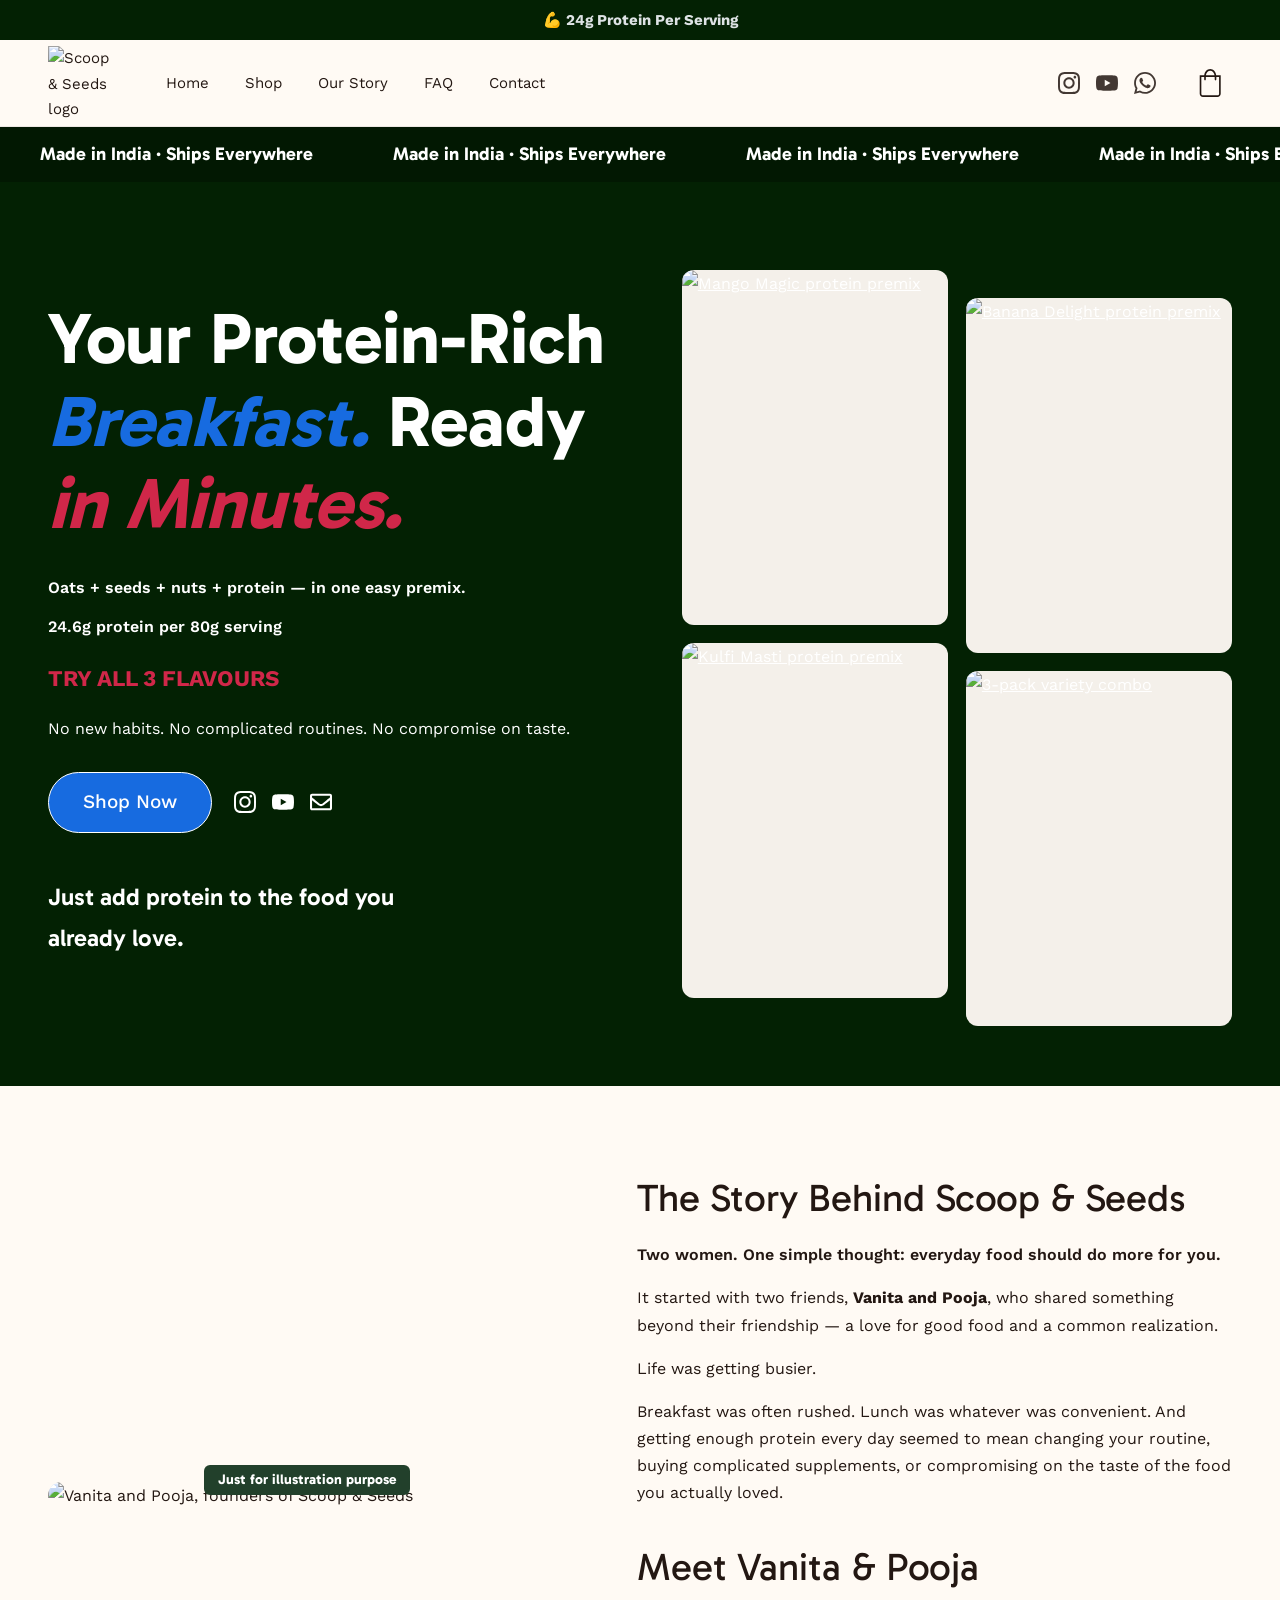
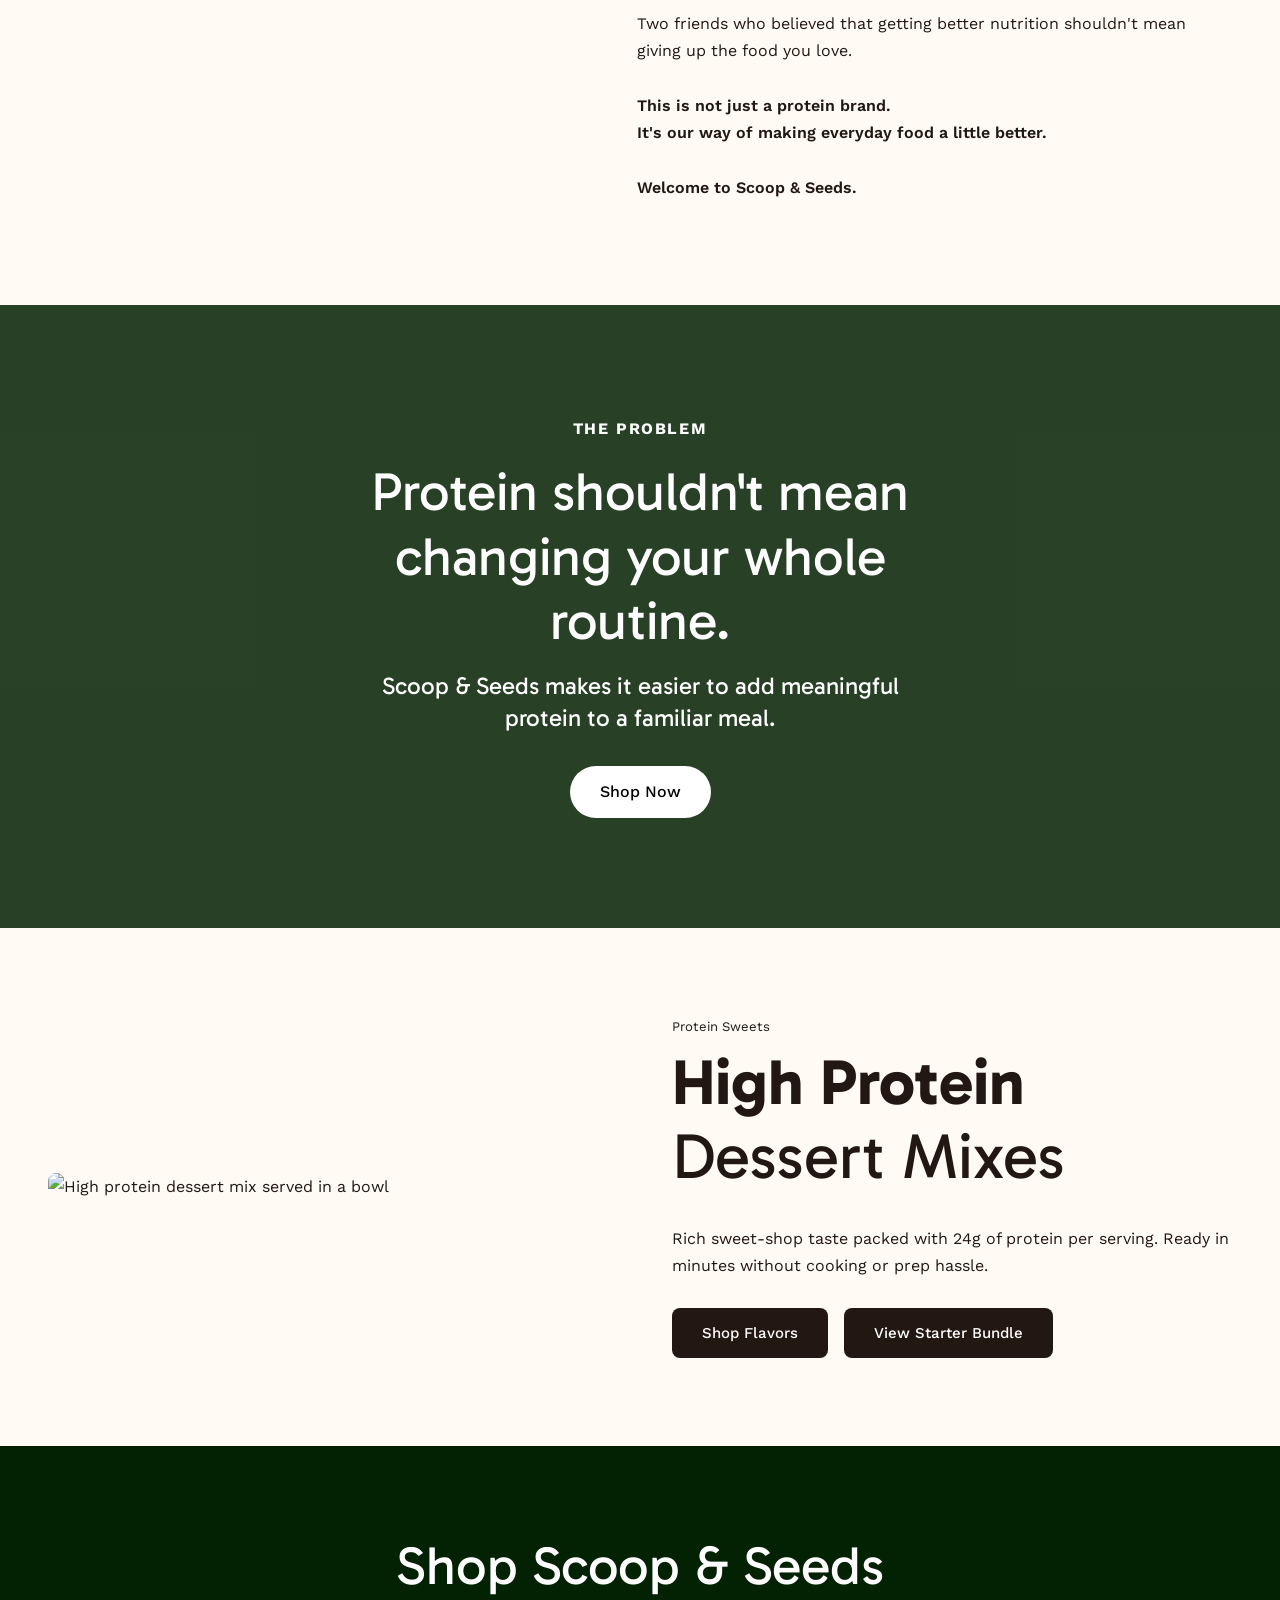
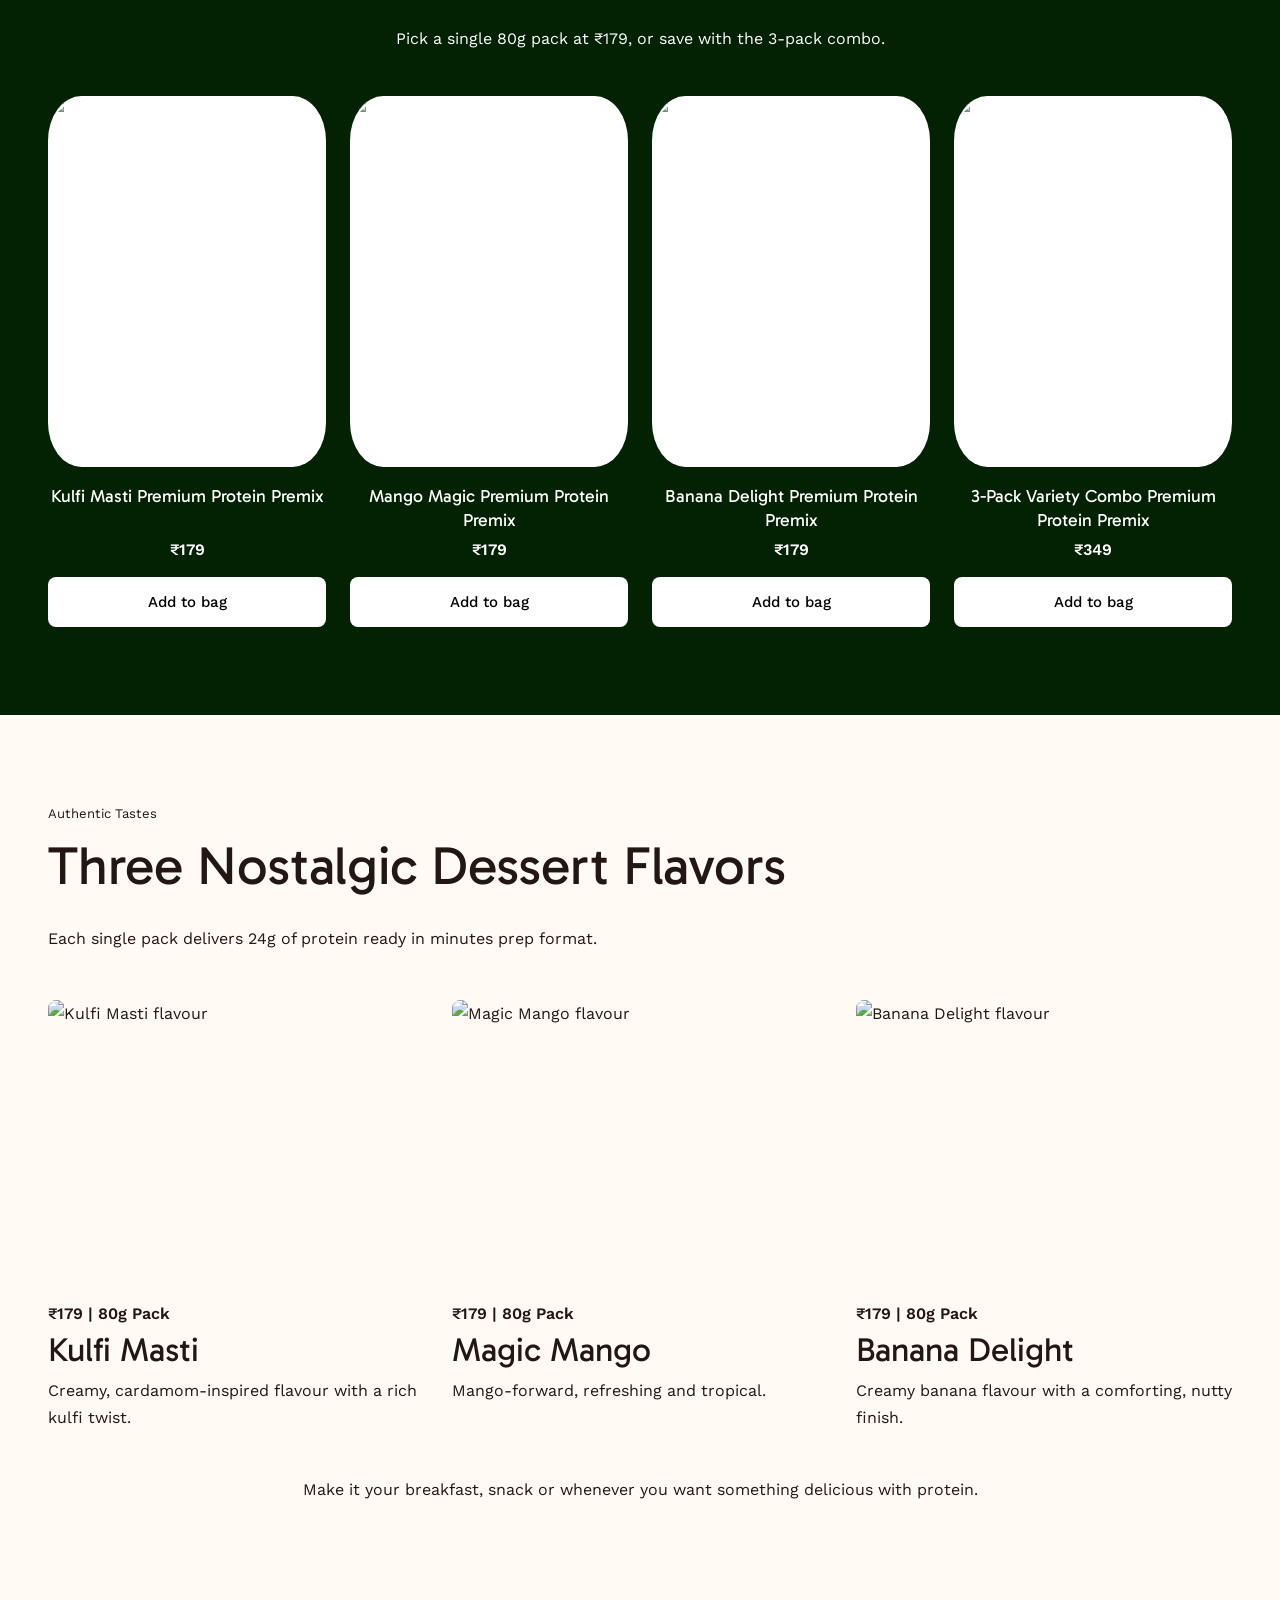
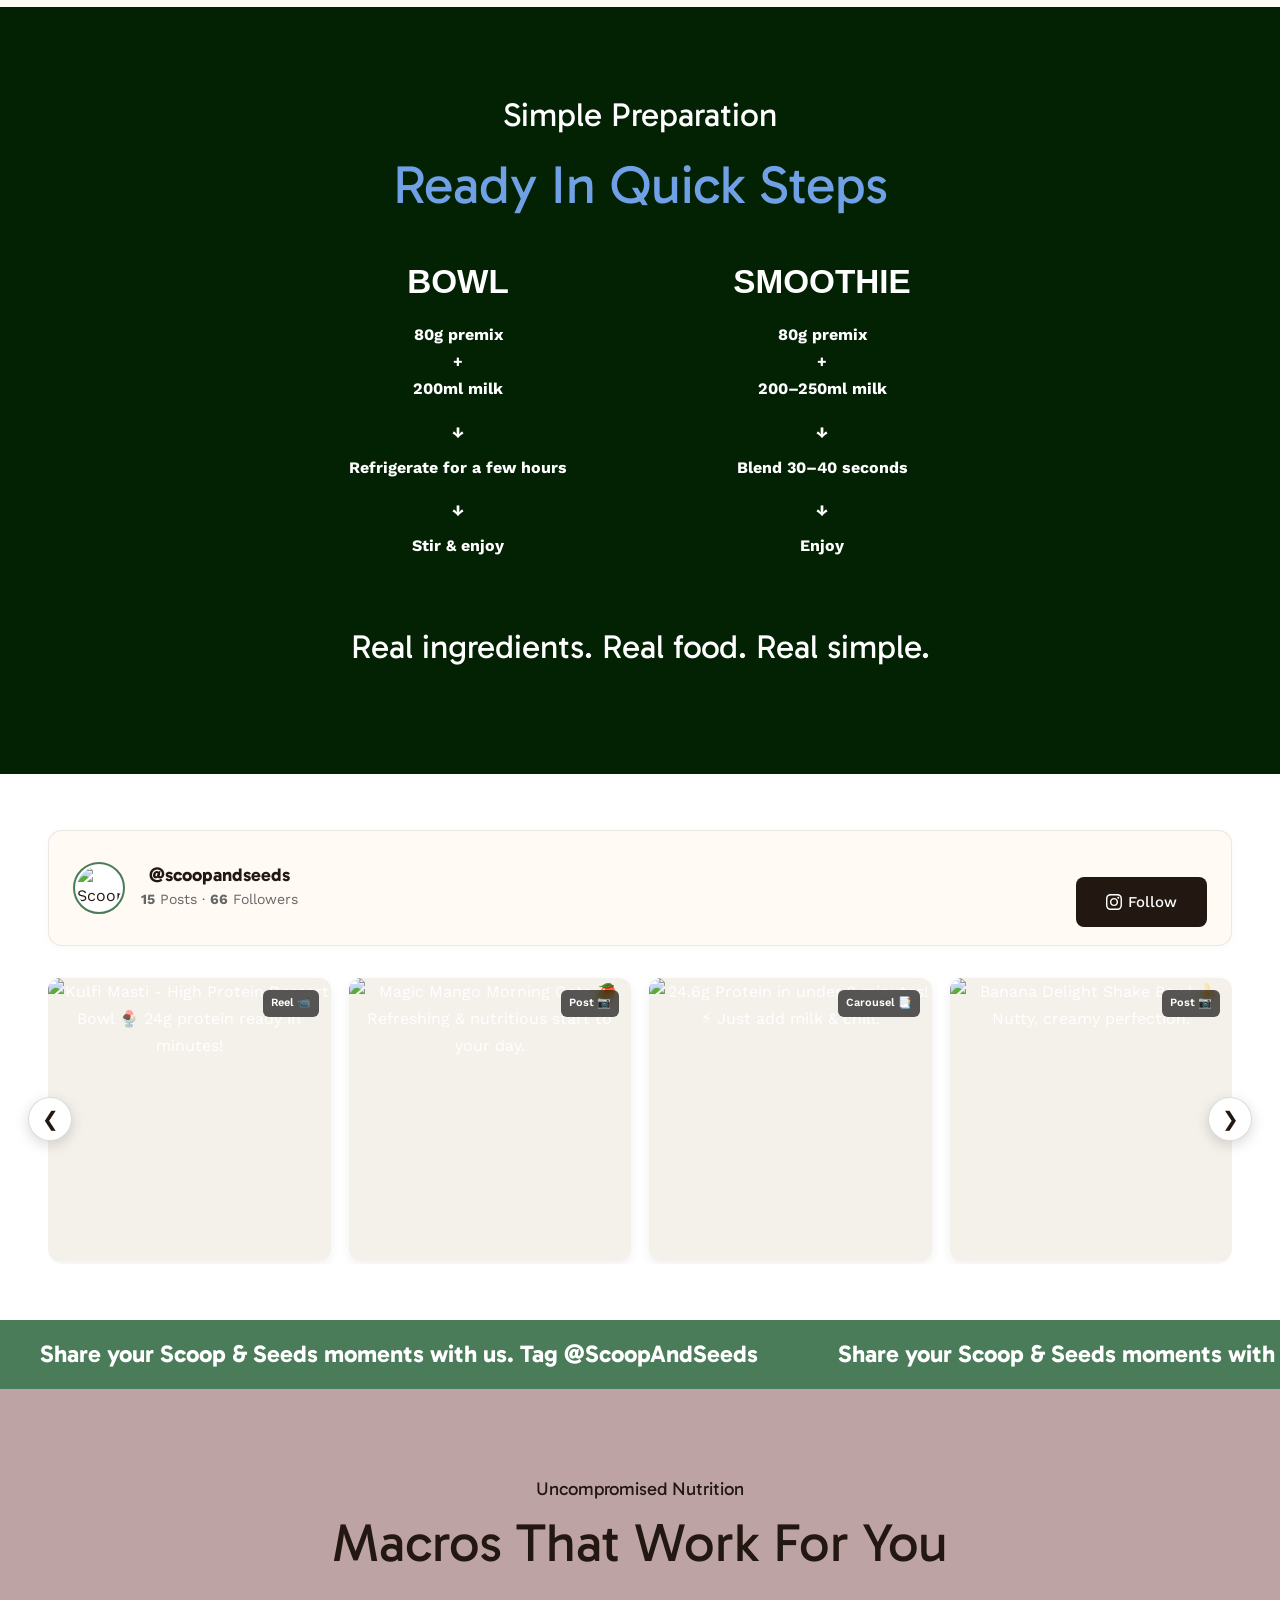
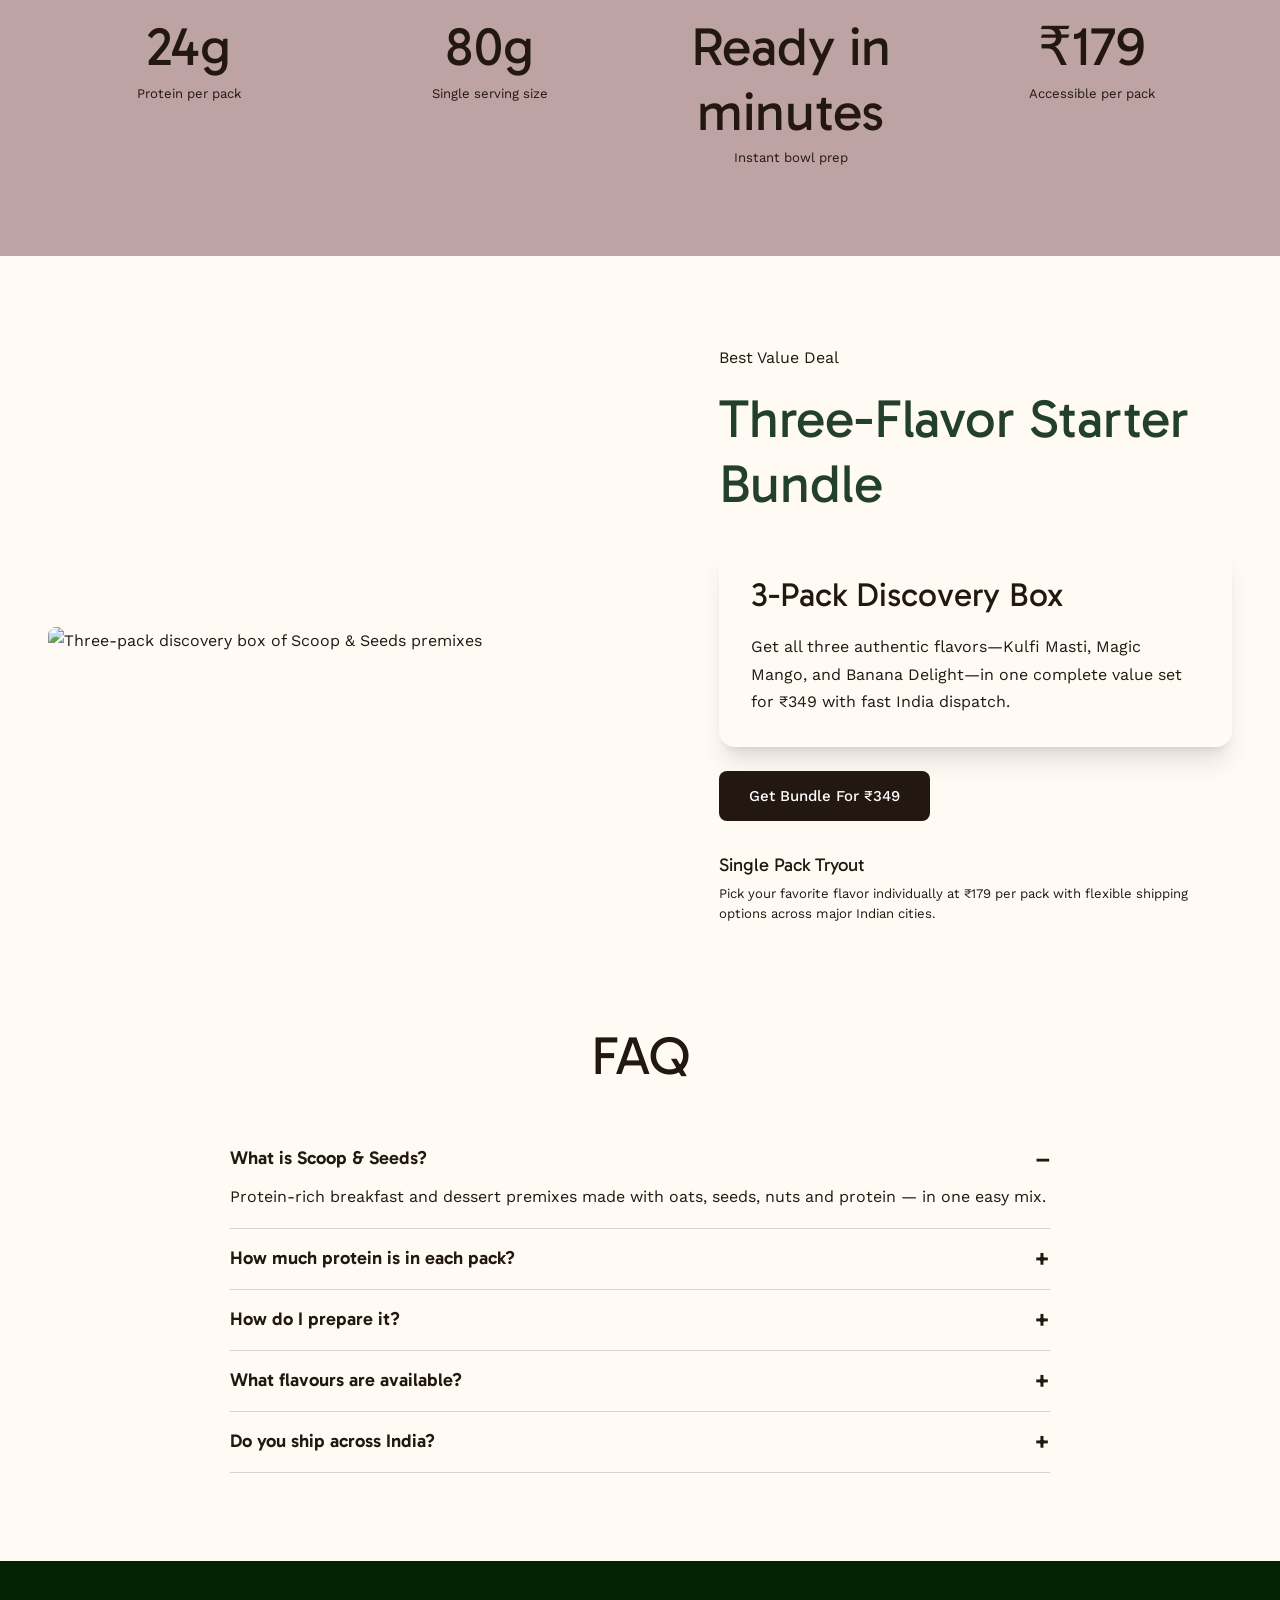
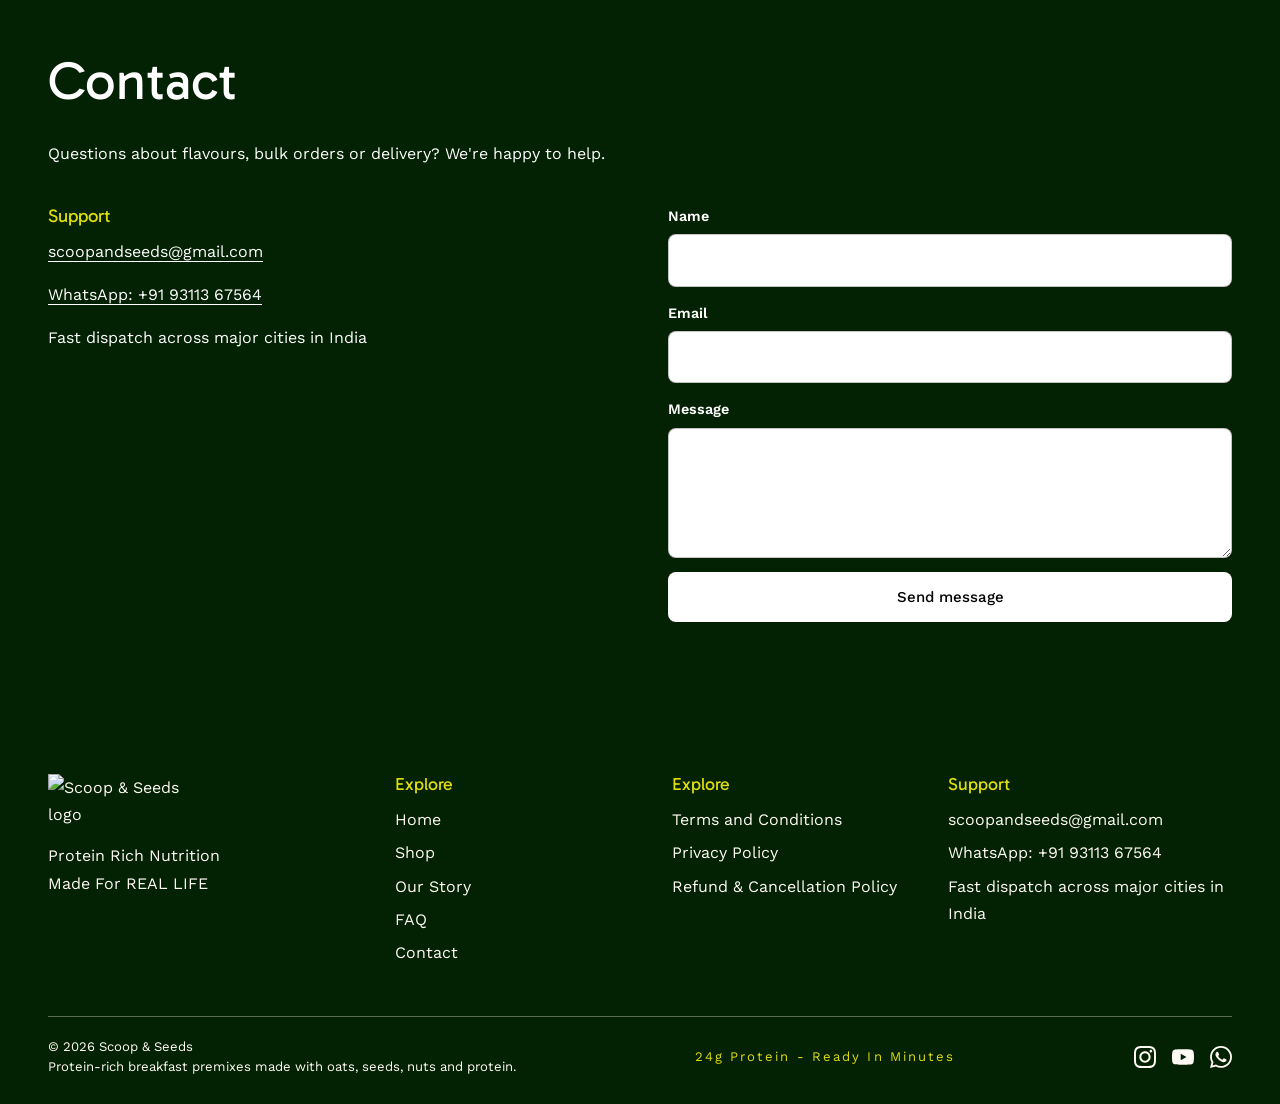
==== index.html @ 99824c0e "update" ====
<!DOCTYPE html>
<html lang="en">

<head>
    <meta charset="utf-8">
    <meta name="viewport" content="width=device-width, initial-scale=1">
    <title>Scoop &amp; Seeds | High-Protein Breakfast &amp; Dessert Premixes</title>
    <meta name="description"
        content="Protein-rich breakfast premixes made with oats, seeds, nuts and protein. 24g protein per serving, ready in minutes. Made in India.">
    <meta property="og:title" content="Scoop &amp; Seeds">
    <meta property="og:description" content="Your protein-rich breakfast. Ready in minutes.">
    <meta property="og:type" content="website">
    <link rel="icon"
        href="https://assets.zyrosite.com/cdn-cgi/image/format=auto,w=64,h=64,fit=crop/lCACfO20beddAweM/picsart_26-08-27_15-36-24-180-1-9NL1QxAApaIvexKM.png">
    <link rel="preconnect" href="https://fonts.googleapis.com">
    <link rel="preconnect" href="https://fonts.gstatic.com" crossorigin>
    <link
        href="https://fonts.googleapis.com/css2?family=Gabarito:wght@400;600;700&family=Work+Sans:wght@400;500;600&display=swap"
        rel="stylesheet">
    <link rel="stylesheet" href="style.css">

    <style>
        :root {
            --forest: #032103;
            --forest-2: #22402b;
            --leaf: #4a7c59;
            --cream: #fffaf4;
            --sand: #ffdeb7;
            --cocoa: #231712;
            --cocoa-hover: #4f4541;
            --rose: #bda3a3;
            --blue: #176be0;
            --red: #d02749;
            --lime: #e0dd0e;
            --sky: #70a1e6;

            --font-head: 'Gabarito', system-ui, sans-serif;
            --font-body: 'Work Sans', system-ui, sans-serif;

            --max: 1224px;
            --radius: 8px;
        }

        *,
        *::before,
        *::after {
            box-sizing: border-box;
        }

        html {
            scroll-behavior: smooth;
            scroll-padding-top: 90px;
        }

        body {
            margin: 0;
            font-family: var(--font-body);
            font-size: 16px;
            line-height: 1.7;
            color: var(--cocoa);
            background: var(--cream);
            -webkit-font-smoothing: antialiased;
        }

        img {
            max-width: 100%;
            display: block;
        }

        a {
            color: inherit;
        }

        h1,
        h2,
        h3,
        h4,
        h5 {
            font-family: var(--font-head);
            font-weight: 400;
            margin: 0 0 .5em;
            line-height: 1.15;
        }

        h1 {
            font-size: clamp(2.6rem, 6vw, 4.5rem);
        }

        h2 {
            font-size: clamp(2rem, 4.2vw, 3.5rem);
            line-height: 1.2;
        }

        h3 {
            font-size: clamp(1.5rem, 2.6vw, 2.25rem);
            line-height: 1.25;
        }

        h4 {
            font-size: 1.15rem;
            line-height: 1.35;
        }

        p {
            margin: 0 0 1em;
        }

        :focus-visible {
            outline: 3px solid var(--blue);
            outline-offset: 3px;
        }

        .wrap {
            width: 100%;
            max-width: var(--max);
            margin: 0 auto;
            padding: 0 20px;
        }

        section {
            padding: 88px 0;
        }

        .dark {
            background: var(--forest);
            color: #fff;
        }

        .light {
            background: var(--cream);
        }

        .small {
            font-size: .82rem;
            line-height: 1.5;
        }

        .center {
            text-align: center;
        }

        .kicker {
            font-size: .82rem;
            margin-bottom: 8px;
        }

        .icon {
            width: 22px;
            height: 22px;
            fill: currentColor;
        }

        /* Buttons */
        .btn {
            display: inline-flex;
            align-items: center;
            justify-content: center;
            padding: 16px 30px;
            border-radius: var(--radius);
            background: var(--cocoa);
            color: #fff;
            border: 0;
            font: 500 15px/1.2 var(--font-body);
            text-decoration: none;
            cursor: pointer;
            transition: background .2s, transform .2s;
        }

        .btn:hover {
            background: var(--cocoa-hover);
            transform: translateY(-2px);
        }

        .btn.pill {
            border-radius: 999px;
        }

        .btn.blue {
            background: var(--blue);
            border: 1px solid #fff;
        }

        .btn.blue:hover {
            background: #1258b8;
        }

        .btn.white {
            background: #fff;
            color: #000;
        }

        .btn.white:hover {
            background: #f1f1f1;
        }

        .btn.leaf {
            background: var(--leaf);
        }

        .btn.leaf:hover {
            background: var(--cocoa);
        }

        .btn.full {
            width: 100%;
        }

        /* Top bar + marquee */
        .topbar {
            background: var(--forest);
            color: #dee3e5;
            text-align: center;
            font: 700 15px/40px 'Work Sans', sans-serif;
            height: 40px;
            overflow: hidden;
        }

        .marquee {
            overflow: hidden;
            white-space: nowrap;
            color: #fff;
            font-family: var(--font-head);
            font-weight: 700;
        }

        .marquee-track {
            display: inline-flex;
            animation: scroll 28s linear infinite;
        }

        .marquee span {
            padding: 0 2.5rem;
        }

        .marquee.big {
            background: var(--leaf);
            font-size: 1.5rem;
            padding: 14px 0;
        }

        .marquee.slim {
            background: rgba(0, 0, 0, .28);
            font-size: 1.15rem;
            padding: 12px 0;
        }

        @keyframes scroll {
            to {
                transform: translateX(-50%);
            }
        }

        /* Header */
        header.site {
            position: sticky;
            top: 0;
            z-index: 50;
            background: var(--cream);
            border-bottom: 1px solid rgba(35, 23, 18, .08);
        }

        .nav {
            display: flex;
            align-items: center;
            gap: 32px;
            min-height: 86px;
        }

        .logo img {
            height: 74px;
            width: 74px;
            object-fit: contain;
        }

        .nav ul {
            display: flex;
            gap: 36px;
            list-style: none;
            margin: 0 auto 0 12px;
            padding: 0;
        }

        .nav a {
            text-decoration: none;
            font-size: 15px;
        }

        .nav ul a:hover {
            text-decoration: underline;
            text-underline-offset: 6px;
        }

        .socials {
            display: flex;
            gap: 16px;
            align-items: center;
        }

        .socials a {
            display: inline-flex;
            color: inherit;
            opacity: .85;
            transition: opacity .2s, transform .2s;
        }

        .socials a:hover {
            opacity: 1;
            transform: translateY(-2px);
        }

        .cart-btn {
            position: relative;
            background: none;
            border: 0;
            cursor: pointer;
            color: var(--cocoa);
            width: 44px;
            height: 44px;
            display: grid;
            place-items: center;
        }

        .cart-btn .icon {
            width: 28px;
            height: 28px;
        }

        .cart-count {
            position: absolute;
            top: 2px;
            right: 0;
            min-width: 20px;
            height: 20px;
            border-radius: 10px;
            background: var(--red);
            color: #fff;
            font-size: 12px;
            font-weight: 600;
            display: none;
            align-items: center;
            justify-content: center;
            padding: 0 5px;
        }

        .burger {
            display: none;
            background: none;
            border: 0;
            width: 44px;
            height: 44px;
            cursor: pointer;
        }

        .burger span {
            display: block;
            width: 24px;
            height: 2px;
            background: var(--cocoa);
            margin: 5px auto;
        }

        /* Hero */
        .hero {
            padding: 0;
        }

        .hero-inner {
            display: grid;
            grid-template-columns: 1.05fr 1fr;
            gap: 56px;
            align-items: center;
            padding: 88px 20px;
        }

        .hero h1 {
            color: #fff;
            font-weight: 700;
            margin-bottom: 28px;
        }

        .hero h1 .b {
            color: var(--blue);
            font-style: italic;
        }

        .hero h1 .r {
            color: var(--red);
            font-style: italic;
        }

        .hero p {
            font-weight: 600;
            margin-bottom: 12px;
        }

        .hero .try {
            color: var(--red);
            font-size: 1.4rem;
            font-weight: 700;
            margin: 18px 0;
        }

        .hero .cta-row {
            display: flex;
            align-items: center;
            gap: 22px;
            margin-top: 30px;
            flex-wrap: wrap;
        }

        .hero .cta-row .socials a {
            opacity: 1;
        }

        .hero .tag {
            font-family: var(--font-head);
            font-weight: 600;
            font-size: 1.5rem;
            margin-top: 44px;
            max-width: 30ch;
        }

        .hero-grid {
            display: grid;
            grid-template-columns: 1fr 1fr;
            gap: 18px;
        }

        .hero-grid a {
            display: block;
            border-radius: 12px;
            overflow: hidden;
            background: #f4f0ea;
            aspect-ratio: 3/4;
        }

        .hero-grid a:nth-child(even) {
            transform: translateY(28px);
        }

        .hero-grid img {
            width: 100%;
            height: 100%;
            object-fit: contain;
            transition: transform .4s;
        }

        .hero-grid a:hover img {
            transform: scale(1.05);
        }

        /* Story */
        .story {
            display: grid;
            grid-template-columns: 1fr 1.15fr;
            gap: 72px;
            align-items: center;
        }

        .story figure {
            margin: 0;
            position: relative;
        }

        .story figure img {
            width: 100%;
            border-radius: 20px;
        }

        .story figcaption {
            position: absolute;
            left: 50%;
            bottom: 14px;
            transform: translateX(-50%);
            background: var(--forest-2);
            color: #fff;
            font: 700 14px/1 var(--font-head);
            padding: 8px 14px;
            border-radius: 6px;
            white-space: nowrap;
        }

        .story h3 {
            font-size: clamp(1.8rem, 3vw, 2.5rem);
        }

        .story .lead {
            font-weight: 600;
        }

        .story .close {
            margin-top: 28px;
            font-weight: 600;
        }

        /* Problem (video) */
        .problem {
            position: relative;
            overflow: hidden;
            color: #fff;
            text-align: center;
            padding: 110px 0;
            isolation: isolate;
        }

        .problem video,
        .problem .veil {
            position: absolute;
            inset: 0;
            width: 100%;
            height: 100%;
            z-index: -2;
            object-fit: cover;
        }

        .problem .veil {
            z-index: -1;
            background: rgba(3, 33, 3, .85);
        }

        .problem h2 {
            max-width: 20ch;
            margin: 0 auto 16px;
        }

        .problem h4 {
            font-size: clamp(1.1rem, 2vw, 1.5rem);
            max-width: 40ch;
            margin: 0 auto 32px;
            font-weight: 400;
        }

        .problem .label {
            font-weight: 700;
            letter-spacing: .1em;
            margin-bottom: 18px;
        }

        /* Dessert mixes */
        .mixes {
            display: grid;
            grid-template-columns: 1fr 1fr;
            gap: 64px;
            align-items: center;
        }

        .mixes img {
            border-radius: 8px;
            width: 100%;
        }

        .mixes h1 {
            font-size: clamp(2.4rem, 5vw, 4.2rem);
        }

        .mixes h1 strong {
            font-weight: 700;
        }

        .mixes .btns {
            display: flex;
            gap: 16px;
            flex-wrap: wrap;
            margin-top: 28px;
        }

        /* Shop */
        .products {
            display: grid;
            grid-template-columns: repeat(auto-fit, minmax(230px, 1fr));
            gap: 24px;
            margin-top: 44px;
        }

        .product {
            display: flex;
            flex-direction: column;
            text-align: center;
        }

        .product .pic {
            aspect-ratio: 3/4;
            background: #fff;
            border-radius: 12%;
            overflow: hidden;
        }

        .product .pic img {
            width: 100%;
            height: 100%;
            object-fit: contain;
            transition: transform .4s;
        }

        .product:hover .pic img {
            transform: scale(1.06);
        }

        .product h4 {
            margin: 18px 0 4px;
            font-size: 1.1rem;
            min-height: 2.7em;
        }

        .product .price {
            font-weight: 600;
            margin-bottom: 14px;
        }

        .product .btn {
            margin-top: auto;
        }

        /* Flavors */
        .flavors {
            display: grid;
            grid-template-columns: repeat(3, 1fr);
            gap: 28px;
            margin-top: 48px;
        }

        .flavors img {
            width: 100%;
            aspect-ratio: 4/3;
            object-fit: cover;
            border-radius: 8px;
        }

        .flavors .price {
            font-weight: 600;
            margin: 18px 0 2px;
        }

        .flavors h3 {
            margin-bottom: 6px;
        }

        .flavors p {
            margin: 0;
        }

        .after {
            margin-top: 44px;
        }

        /* Process */
        .process {
            text-align: center;
        }

        .process h2 {
            color: var(--sky);
        }

        .steps {
            display: grid;
            grid-template-columns: repeat(2, minmax(0, 300px));
            gap: 64px;
            justify-content: center;
            margin: 44px 0 52px;
        }

        .steps h3 {
            font-family: Arial, sans-serif;
            font-weight: 700;
            margin-bottom: 18px;
        }

        .steps .line {
            font-weight: 700;
        }

        .steps .arrow {
            display: block;
            margin: 8px 0;
            font-weight: 700;
        }

        /* Instagram */
        .insta {
            background: #fff;
            padding: 56px 0;
            text-align: center;
        }

        .insta .btn {
            margin-top: 28px;
        }

        /* Benefits */
        .benefits {
            background: var(--rose);
        }

        .stats {
            display: grid;
            grid-template-columns: repeat(4, 1fr);
            gap: 20px;
            margin-top: 40px;
            text-align: center;
        }

        .stats h2 {
            margin-bottom: 4px;
        }

        .stats p {
            margin: 0;
        }

        /* Bundle */
        .bundle {
            display: grid;
            grid-template-columns: 1.2fr 1fr;
            gap: 56px;
            align-items: center;
        }

        .bundle>img {
            width: 100%;
            border-radius: 8px;
        }

        .bundle h2 {
            color: #22402b;
        }

        .deal-card {
            background: var(--cream);
            padding: 32px;
            border-radius: 16px;
            box-shadow: 0 20px 25px -5px rgba(0, 0, 0, .1), 0 8px 10px -6px rgba(0, 0, 0, .1);
            margin-top: 24px;
        }

        .deal-card+.btn {
            margin-top: 24px;
        }

        .single {
            margin-top: 32px;
        }

        .single h4 {
            margin-bottom: 6px;
        }

        /* FAQ */
        .faq {
            max-width: 820px;
            margin: 40px auto 0;
        }

        .faq details {
            border-bottom: 1px solid rgba(35, 23, 18, .18);
            padding: 18px 0;
        }

        .faq summary {
            cursor: pointer;
            font: 600 1.15rem var(--font-head);
            list-style: none;
            display: flex;
            justify-content: space-between;
            gap: 16px;
        }

        .faq summary::-webkit-details-marker {
            display: none;
        }

        .faq summary::after {
            content: '+';
            font-size: 1.5rem;
            line-height: 1;
        }

        .faq details[open] summary::after {
            content: '–';
        }

        .faq details p {
            margin: 12px 0 0;
        }

        /* Contact */
        .contact-grid {
            display: grid;
            grid-template-columns: 1fr 1fr;
            gap: 56px;
            margin-top: 36px;
        }

        form.contact {
            display: grid;
            gap: 14px;
        }

        form.contact label {
            font-size: .9rem;
            font-weight: 600;
            display: grid;
            gap: 6px;
        }

        form.contact input,
        form.contact textarea {
            font: inherit;
            padding: 13px 14px;
            border: 1px solid rgba(35, 23, 18, .25);
            border-radius: var(--radius);
            background: #fff;
            color: var(--cocoa);
        }

        form.contact textarea {
            min-height: 130px;
            resize: vertical;
        }

        .contact-info a {
            text-underline-offset: 4px;
        }

        /* Footer */
        footer {
            background: var(--forest);
            color: var(--cream);
            padding: 64px 0 28px;
        }

        .foot {
            display: grid;
            grid-template-columns: 1.3fr 1fr 1fr 1.2fr;
            gap: 40px;
        }

        .foot img {
            width: 150px;
            margin-bottom: 14px;
        }

        .foot h5 {
            color: var(--lime);
            font-size: 1.1rem;
            margin-bottom: 12px;
        }

        .foot ul {
            list-style: none;
            margin: 0;
            padding: 0;
        }

        .foot li {
            margin-bottom: 6px;
        }

        .foot a {
            text-decoration: none;
        }

        .foot a:hover {
            text-decoration: underline;
        }

        .foot-bottom {
            margin-top: 44px;
            padding-top: 20px;
            border-top: 1px solid rgba(255, 250, 244, .35);
            display: flex;
            justify-content: space-between;
            align-items: center;
            gap: 20px;
            flex-wrap: wrap;
        }

        .foot-bottom .strap {
            color: var(--lime);
            letter-spacing: .16em;
        }

        .foot-bottom .socials a {
            opacity: 1;
        }

        /* Cart drawer */
        .overlay {
            position: fixed;
            inset: 0;
            background: rgba(0, 0, 0, .45);
            opacity: 0;
            pointer-events: none;
            transition: opacity .25s;
            z-index: 90;
        }

        .overlay.open {
            opacity: 1;
            pointer-events: auto;
        }

        .drawer {
            position: fixed;
            top: 0;
            right: 0;
            height: 100%;
            width: min(420px, 100%);
            background: #fff;
            color: var(--cocoa);
            z-index: 100;
            transform: translateX(100%);
            transition: transform .3s ease;
            display: flex;
            flex-direction: column;
        }

        .drawer.open {
            transform: none;
        }

        .drawer header {
            display: flex;
            justify-content: space-between;
            align-items: center;
            padding: 20px 24px;
            border-bottom: 1px solid #eee;
        }

        .drawer header h3 {
            margin: 0;
            font-size: 1.4rem;
        }

        .close-x {
            background: none;
            border: 0;
            font-size: 1.8rem;
            cursor: pointer;
            line-height: 1;
            width: 40px;
            height: 40px;
        }

        .drawer .items {
            flex: 1;
            overflow: auto;
            padding: 8px 24px;
        }

        .drawer .empty {
            text-align: center;
            padding: 48px 0;
            color: #777;
        }

        .item {
            display: grid;
            grid-template-columns: 64px 1fr auto;
            gap: 14px;
            padding: 16px 0;
            border-bottom: 1px solid #f0f0f0;
            align-items: center;
        }

        .item img {
            width: 64px;
            height: 64px;
            object-fit: contain;
            background: #f6f2ec;
            border-radius: 8px;
        }

        .item .name {
            font-size: .92rem;
            font-weight: 600;
            line-height: 1.3;
        }

        .qty {
            display: inline-flex;
            align-items: center;
            border: 1px solid #ddd;
            border-radius: 6px;
            margin-top: 6px;
        }

        .qty button {
            background: none;
            border: 0;
            width: 30px;
            height: 30px;
            cursor: pointer;
            font-size: 1.1rem;
        }

        .qty span {
            min-width: 24px;
            text-align: center;
            font-size: .9rem;
        }

        .item .line-price {
            font-weight: 600;
        }

        .drawer footer {
            background: #fff;
            color: var(--cocoa);
            padding: 20px 24px;
            border-top: 1px solid #eee;
        }

        .subtotal {
            display: flex;
            justify-content: space-between;
            font-weight: 600;
            margin-bottom: 4px;
        }

        .drawer footer .note {
            font-size: .82rem;
            color: #777;
            margin-bottom: 14px;
        }

        .toast {
            position: fixed;
            left: 50%;
            bottom: 28px;
            transform: translate(-50%, 30px);
            background: var(--cocoa);
            color: #fff;
            padding: 12px 20px;
            border-radius: 999px;
            font-size: .92rem;
            opacity: 0;
            pointer-events: none;
            transition: .3s;
            z-index: 120;
        }

        .toast.show {
            opacity: 1;
            transform: translate(-50%, 0);
        }

        /* Responsive */
        @media (max-width: 960px) {
            section {
                padding: 64px 0;
            }

            .hero-inner,
            .story,
            .mixes,
            .bundle,
            .contact-grid {
                grid-template-columns: 1fr;
                gap: 40px;
            }

            .hero-inner {
                padding: 56px 20px;
            }

            .hero-grid a:nth-child(even) {
                transform: none;
            }

            .flavors {
                grid-template-columns: 1fr;
            }

            .stats {
                grid-template-columns: repeat(2, 1fr);
            }

            .foot {
                grid-template-columns: 1fr 1fr;
            }

            .nav {
                gap: 12px;
                min-height: 76px;
            }

            .logo img {
                height: 62px;
                width: 62px;
            }

            .nav .socials.desktop {
                display: none;
            }

            .nav ul {
                display: none;
                position: absolute;
                top: 100%;
                left: 0;
                right: 0;
                background: var(--cream);
                flex-direction: column;
                gap: 0;
                margin: 0;
                padding: 8px 20px 20px;
                border-bottom: 1px solid rgba(35, 23, 18, .1);
            }

            .nav ul.open {
                display: flex;
            }

            .nav ul a {
                display: block;
                padding: 14px 0;
                font-size: 1.1rem;
            }

            .nav .spacer {
                flex: 1;
            }

            .burger {
                display: block;
            }

            .steps {
                grid-template-columns: 1fr;
                gap: 44px;
            }

            .story,
            .mixes {
                text-align: center;
            }

            .mixes .btns {
                justify-content: center;
            }
        }

        @media (max-width: 560px) {
            .stats {
                grid-template-columns: 1fr;
            }

            .foot {
                grid-template-columns: 1fr;
                text-align: center;
            }

            .foot-bottom {
                justify-content: center;
                text-align: center;
            }

            .foot .socials {
                justify-content: center;
            }
        }

        @media (prefers-reduced-motion: reduce) {
            html {
                scroll-behavior: auto;
            }

            .marquee-track {
                animation: none;
            }

            * {
                transition: none !important;
            }
        }
    </style>
</head>

<body>

    <!-- Icon sprite -->
    <svg width="0" height="0" style="position:absolute" aria-hidden="true">
        <symbol id="i-instagram" viewBox="0 0 24 24">
            <path
                d="M12.0027 5.84808C8.59743 5.84808 5.85075 8.59477 5.85075 12C5.85075 15.4053 8.59743 18.1519 12.0027 18.1519C15.4079 18.1519 18.1546 15.4053 18.1546 12C18.1546 8.59477 15.4079 5.84808 12.0027 5.84808ZM12.0027 15.9996C9.80212 15.9996 8.00312 14.2059 8.00312 12C8.00312 9.7941 9.79677 8.00046 12.0027 8.00046C14.2086 8.00046 16.0022 9.7941 16.0022 12C16.0022 14.2059 14.2032 15.9996 12.0027 15.9996ZM19.8412 5.59644C19.8412 6.39421 19.1987 7.03135 18.4062 7.03135C17.6085 7.03135 16.9713 6.38885 16.9713 5.59644C16.9713 4.80402 17.6138 4.16153 18.4062 4.16153C19.1987 4.16153 19.8412 4.80402 19.8412 5.59644ZM23.9157 7.05277C23.8247 5.13063 23.3856 3.42801 21.9775 2.02522C20.5747 0.622429 18.8721 0.183388 16.9499 0.0870135C14.9689 -0.0254238 9.03112 -0.0254238 7.05008 0.0870135C5.1333 0.178034 3.43068 0.617075 2.02253 2.01986C0.614389 3.42265 0.180703 5.12527 0.0843279 7.04742C-0.0281093 9.02845 -0.0281093 14.9662 0.0843279 16.9472C0.175349 18.8694 0.614389 20.572 2.02253 21.9748C3.43068 23.3776 5.12794 23.8166 7.05008 23.913C9.03112 24.0254 14.9689 24.0254 16.9499 23.913C18.8721 23.822 20.5747 23.3829 21.9775 21.9748C23.3803 20.572 23.8193 18.8694 23.9157 16.9472C24.0281 14.9662 24.0281 9.03381 23.9157 7.05277ZM21.3564 19.0728C20.9388 20.1223 20.1303 20.9307 19.0755 21.3537C17.496 21.9802 13.7481 21.8356 12.0027 21.8356C10.2572 21.8356 6.50396 21.9748 4.92984 21.3537C3.88042 20.9361 3.07195 20.1276 2.64897 19.0728C2.02253 17.4934 2.16709 13.7455 2.16709 12C2.16709 10.2546 2.02789 6.50129 2.64897 4.92717C3.06659 3.87776 3.87507 3.06928 4.92984 2.6463C6.50931 2.01986 10.2572 2.16443 12.0027 2.16443C13.7481 2.16443 17.5014 2.02522 19.0755 2.6463C20.1249 3.06392 20.9334 3.8724 21.3564 4.92717C21.9828 6.50665 21.8383 10.2546 21.8383 12C21.8383 13.7455 21.9828 17.4987 21.3564 19.0728Z" />
        </symbol>
        <symbol id="i-whatsapp" viewBox="0 0 24 24">
            <path
                d="M20.4054 3.4875C18.1607 1.2375 15.1714 0 11.9946 0C5.4375 0 0.101786 5.33571 0.101786 11.8929C0.101786 13.9875 0.648214 16.0339 1.6875 17.8393L0 24L6.30536 22.3446C8.04107 23.2929 9.99643 23.7911 11.9893 23.7911H11.9946C18.5464 23.7911 24 18.4554 24 11.8982C24 8.72143 22.65 5.7375 20.4054 3.4875ZM11.9946 21.7875C10.2161 21.7875 8.475 21.3107 6.95893 20.4107L6.6 20.1964L2.86071 21.1768L3.85714 17.5286L3.62143 17.1536C2.63036 15.5786 2.11071 13.7625 2.11071 11.8929C2.11071 6.44464 6.54643 2.00893 12 2.00893C14.6411 2.00893 17.1214 3.0375 18.9857 4.90714C20.85 6.77679 21.9964 9.25714 21.9911 11.8982C21.9911 17.3518 17.4429 21.7875 11.9946 21.7875ZM17.4161 14.3839C17.1214 14.2339 15.6589 13.5161 15.3857 13.4196C15.1125 13.3179 14.9143 13.2696 14.7161 13.5696C14.5179 13.8696 13.95 14.5339 13.7732 14.7375C13.6018 14.9357 13.425 14.9625 13.1304 14.8125C11.3839 13.9393 10.2375 13.2536 9.08571 11.2768C8.78036 10.7518 9.39107 10.7893 9.95893 9.65357C10.0554 9.45536 10.0071 9.28393 9.93214 9.13393C9.85714 8.98393 9.2625 7.52143 9.01607 6.92679C8.775 6.34821 8.52857 6.42857 8.34643 6.41786C8.175 6.40714 7.97679 6.40714 7.77857 6.40714C7.58036 6.40714 7.25893 6.48214 6.98571 6.77679C6.7125 7.07679 5.94643 7.79464 5.94643 9.25714C5.94643 10.7196 7.0125 12.1339 7.15714 12.3321C7.30714 12.5304 9.25179 15.5304 12.2357 16.8214C14.1214 17.6357 14.8607 17.7054 15.8036 17.5661C16.3768 17.4804 17.5607 16.8482 17.8071 16.1518C18.0536 15.4554 18.0536 14.8607 17.9786 14.7375C17.9089 14.6036 17.7107 14.5286 17.4161 14.3839Z" />
        </symbol>
        <symbol id="i-youtube" viewBox="0 0 24 24">
            <path
                d="M23.4985 6.20286C23.2225 5.16356 22.4092 4.34503 21.3766 4.06726C19.505 3.5625 12 3.5625 12 3.5625C12 3.5625 4.49503 3.5625 2.62336 4.06726C1.59077 4.34508 0.777523 5.16356 0.501503 6.20286C0 8.08666 0 12.017 0 12.017C0 12.017 0 15.9474 0.501503 17.8312C0.777523 18.8705 1.59077 19.6549 2.62336 19.9327C4.49503 20.4375 12 20.4375 12 20.4375C12 20.4375 19.505 20.4375 21.3766 19.9327C22.4092 19.6549 23.2225 18.8705 23.4985 17.8312C24 15.9474 24 12.017 24 12.017C24 12.017 24 8.08666 23.4985 6.20286ZM9.54544 15.5855V8.44855L15.8181 12.0171L9.54544 15.5855Z" />
        </symbol>
        <symbol id="i-mail" viewBox="0 0 24 24">
            <path
                d="M21.75 3H2.25C1.00734 3 0 4.00734 0 5.25V18.75C0 19.9927 1.00734 21 2.25 21H21.75C22.9927 21 24 19.9927 24 18.75V5.25C24 4.00734 22.9927 3 21.75 3ZM21.75 5.25V7.16273C20.699 8.01862 19.0234 9.3495 15.4412 12.1545C14.6518 12.7754 13.0881 14.2672 12 14.2498C10.9121 14.2674 9.34786 12.7752 8.55877 12.1545C4.97719 9.34992 3.30117 8.01877 2.25 7.16273V5.25H21.75ZM2.25 18.75V10.0499C3.32409 10.9054 4.8473 12.1059 7.16897 13.9239C8.19352 14.7304 9.98775 16.5108 12 16.5C14.0024 16.5108 15.7739 14.7563 16.8306 13.9243C19.1522 12.1064 20.6759 10.9055 21.75 10.05V18.75H2.25Z" />
        </symbol>
        <symbol id="i-bag" viewBox="0 0 19 24">
            <path fill-rule="evenodd" clip-rule="evenodd"
                d="M5.94636 5.35922C6.29451 3.00506 7.9363 1.39824 9.67973 1.39824C11.4232 1.39824 13.0649 3.00506 13.4131 5.35922H5.94636ZM4.53847 5.35922C4.90317 2.43147 6.95866 0.000183105 9.67973 0.000183105C12.4008 0.000183105 14.4563 2.43147 14.821 5.35922H17.2816H18.6797V6.75728V21.2039C18.6797 22.7481 17.4278 24 15.8836 24H3.4758C1.93155 24 0.679688 22.7481 0.679688 21.2039V6.75728V5.35922H2.07775H4.53847ZM2.07775 6.75728H4.52596V9.08752C4.52596 9.47359 4.83893 9.78655 5.22499 9.78655C5.61105 9.78655 5.92402 9.47359 5.92402 9.08752V6.75728H13.5259V9.08752C13.5259 9.47359 13.8389 9.78655 14.2249 9.78655C14.611 9.78655 14.9239 9.47359 14.9239 9.08752V6.75728H17.2816V21.2039C17.2816 21.976 16.6557 22.6019 15.8836 22.6019H3.4758C2.70368 22.6019 2.07775 21.976 2.07775 21.2039V6.75728Z" />
        </symbol>
    </svg>

    <!-- Announcement bar -->
    <div class="topbar">💪 24g Protein Per Serving</div>

    <!-- Header -->
    <header class="site">
        <div class="wrap nav">
            <a class="logo" href="#top" aria-label="Scoop &amp; Seeds home">
                <img src="https://assets.zyrosite.com/cdn-cgi/image/format=auto,w=375,fit=crop/lCACfO20beddAweM/picsart_26-08-27_15-36-24-180-1-9NL1QxAApaIvexKM.png"
                    alt="Scoop &amp; Seeds logo">
            </a>
            <ul id="menu">
                <li><a href="#top">Home</a></li>
                <li><a href="#shop">Shop</a></li>
                <li><a href="#story">Our Story</a></li>
                <li><a href="#faq">FAQ</a></li>
                <li><a href="#contact">Contact</a></li>
            </ul>
            <div class="spacer"></div>
            <div class="socials desktop">
                <a href="https://instagram.com/scoopandseeds" target="_blank" rel="noopener" aria-label="Instagram"><svg
                        class="icon">
                        <use href="#i-instagram" />
                    </svg></a>
                <a href="https://www.youtube.com/scoopandseeds" target="_blank" rel="noopener" aria-label="YouTube"><svg
                        class="icon">
                        <use href="#i-youtube" />
                    </svg></a>
                <a href="https://wa.me/919311367564" target="_blank" rel="noopener" aria-label="WhatsApp"><svg
                        class="icon">
                        <use href="#i-whatsapp" />
                    </svg></a>
            </div>
            <button class="cart-btn" id="openCart" aria-label="Open shopping bag">
                <svg class="icon">
                    <use href="#i-bag" />
                </svg>
                <span class="cart-count" id="cartCount">0</span>
            </button>
            <button class="burger" id="burger" aria-label="Menu" aria-expanded="false"
                aria-controls="menu"><span></span><span></span><span></span></button>
        </div>
    </header>

    <main id="top">

        <!-- Hero -->
        <section class="hero dark">
            <div class="marquee slim" aria-label="Made in India. Ships everywhere.">
                <div class="marquee-track">
                    <span>Made in India · Ships Everywhere</span><span>Made in India · Ships Everywhere</span><span>Made
                        in India · Ships Everywhere</span><span>Made in India · Ships Everywhere</span>
                    <span>Made in India · Ships Everywhere</span><span>Made in India · Ships Everywhere</span><span>Made
                        in India · Ships Everywhere</span><span>Made in India · Ships Everywhere</span>
                </div>
            </div>
            <div class="wrap hero-inner">
                <div>
                    <h1>Your Protein-Rich <span class="b">Breakfast.</span> Ready <span class="r">in Minutes.</span>
                    </h1>
                    <p>Oats + seeds + nuts + protein — in one easy premix.</p>
                    <p>24.6g protein per 80g serving</p>
                    <p class="try">TRY ALL 3 FLAVOURS</p>
                    <p style="font-weight:400">No new habits. No complicated routines. No compromise on taste.</p>
                    <div class="cta-row">
                        <a class="btn blue pill" href="#shop" style="font-size:19px;padding:18px 34px">Shop Now</a>
                        <div class="socials">
                            <a href="https://instagram.com/scoopandseeds" target="_blank" rel="noopener"
                                aria-label="Instagram"><svg class="icon">
                                    <use href="#i-instagram" />
                                </svg></a>
                            <a href="https://www.youtube.com/scoopandseeds" target="_blank" rel="noopener"
                                aria-label="YouTube"><svg class="icon">
                                    <use href="#i-youtube" />
                                </svg></a>
                            <a href="mailto:scoopandseeds@gmail.com" aria-label="Email"><svg class="icon">
                                    <use href="#i-mail" />
                                </svg></a>
                        </div>
                    </div>
                    <p class="tag">Just add protein to the food you already love.</p>
                </div>
                <div class="hero-grid" aria-label="Our products">
                    <a href="#shop"><img
                            src="https://cdn.zyrosite.com/cdn-ecommerce/store_01M27YS1FVSKZXMWHE8SCDDFYW/assets/06f83700-a582-4f9e-916a-74e39209d7e8.png"
                            alt="Mango Magic protein premix"></a>
                    <a href="#shop"><img
                            src="https://cdn.zyrosite.com/cdn-ecommerce/store_01M27YS1FVSKZXMWHE8SCDDFYW/assets/1029421e-8a98-4e58-b7f4-3abce864382b.png"
                            alt="Banana Delight protein premix"></a>
                    <a href="#shop"><img
                            src="https://cdn.zyrosite.com/cdn-ecommerce/store_01M27YS1FVSKZXMWHE8SCDDFYW/assets/58b7a0d2-c16b-4c01-8018-5dd8aa41bbe7.png"
                            alt="Kulfi Masti protein premix"></a>
                    <a href="#shop"><img
                            src="https://cdn.zyrosite.com/cdn-ecommerce/store_01M27YS1FVSKZXMWHE8SCDDFYW/assets/de3da0e3-ef99-48ef-8452-822df82d1282.png"
                            alt="3-pack variety combo"></a>
                </div>
            </div>
        </section>

        <!-- Story -->
        <section class="light" id="story">
            <div class="wrap story">
                <figure>
                    <img src="https://assets.zyrosite.com/cdn-cgi/image/format=auto,w=1024,fit=crop/lCACfO20beddAweM/1000176363-p31gWfteTJ7EB0k4.png"
                        alt="Vanita and Pooja, founders of Scoop &amp; Seeds" loading="lazy">
                    <figcaption>Just for illustration purpose</figcaption>
                </figure>
                <div>
                    <h3>The Story Behind Scoop &amp; Seeds</h3>
                    <p class="lead">Two women. One simple thought: everyday food should do more for you.</p>
                    <p>It started with two friends, <strong>Vanita and Pooja</strong>, who shared something beyond their
                        friendship — a love for good food and a common realization.</p>
                    <p>Life was getting busier.</p>
                    <p>Breakfast was often rushed. Lunch was whatever was convenient. And getting enough protein every
                        day seemed to mean changing your routine, buying complicated supplements, or compromising on the
                        taste of the food you actually loved.</p>
                    <h3 style="margin-top:36px">Meet Vanita &amp; Pooja</h3>
                    <p>Two friends who believed that getting better nutrition shouldn't mean giving up the food you
                        love.</p>
                    <p class="close">This is not just a protein brand.<br>It's our way of making everyday food a little
                        better.<br><br>Welcome to Scoop &amp; Seeds.</p>
                </div>
            </div>
        </section>

        <!-- Problem -->
        <section class="problem">
            <video autoplay muted loop playsinline
                poster="https://images.pexels.com/videos/3571264/free-video-3571264.jpg?auto=compress&cs=tinysrgb&fit=crop&h=630&w=1200"
                aria-hidden="true">
                <source src="https://videos.pexels.com/video-files/3571264/3571264-hd_1920_1080_30fps.mp4"
                    type="video/mp4">
            </video>
            <div class="veil"></div>
            <div class="wrap">
                <p class="label">THE PROBLEM</p>
                <h2>Protein shouldn't mean changing your whole routine.</h2>
                <h4>Scoop &amp; Seeds makes it easier to add meaningful protein to a familiar meal.</h4>
                <a class="btn white pill" href="#shop" style="font-size:16px">Shop Now</a>
            </div>
        </section>

        <!-- High protein dessert mixes -->
        <section class="light">
            <div class="wrap mixes">
                <img src="https://assets.zyrosite.com/cdn-cgi/image/format=auto,w=1024,fit=crop/lCACfO20beddAweM/8cthhy-9TvGrZn0m9gs69C6.png"
                    alt="High protein dessert mix served in a bowl" loading="lazy">
                <div>
                    <p class="kicker">Protein Sweets</p>
                    <h1><strong>High Protein</strong> Dessert Mixes</h1>
                    <p>Rich sweet-shop taste packed with 24g of protein per serving. Ready in minutes without cooking or
                        prep hassle.</p>
                    <div class="btns">
                        <a class="btn" href="#shop">Shop Flavors</a>
                        <a class="btn" href="#bundle">View Starter Bundle</a>
                    </div>
                </div>
            </div>
        </section>

        <!-- Shop -->
        <section class="dark" id="shop">
            <div class="wrap center">
                <h2>Shop Scoop &amp; Seeds</h2>
                <p>Pick a single 80g pack at ₹179, or save with the 3-pack combo.</p>
                <div class="products" id="products"></div>
            </div>
        </section>

        <!-- Flavors -->
        <section class="light" id="flavors">
            <div class="wrap">
                <p class="kicker">Authentic Tastes</p>
                <h2>Three Nostalgic Dessert Flavors</h2>
                <p>Each single pack delivers 24g of protein ready in minutes prep format.</p>
                <div class="flavors">
                    <article>
                        <img src="https://assets.zyrosite.com/cdn-cgi/image/format=auto,w=768,fit=crop/lCACfO20beddAweM/c92inj-cZLiL1kPkdEP8l3Z.png"
                            alt="Kulfi Masti flavour" loading="lazy">
                        <p class="price">₹179 | 80g Pack</p>
                        <h3>Kulfi Masti</h3>
                        <p>Creamy, cardamom-inspired flavour with a rich kulfi twist.</p>
                    </article>
                    <article>
                        <img src="https://assets.zyrosite.com/cdn-cgi/image/format=auto,w=768,fit=crop/lCACfO20beddAweM/nvdcz2-cVkvVt9CCpTK8JGu.png"
                            alt="Magic Mango flavour" loading="lazy">
                        <p class="price">₹179 | 80g Pack</p>
                        <h3>Magic Mango</h3>
                        <p>Mango-forward, refreshing and tropical.</p>
                    </article>
                    <article>
                        <img src="https://assets.zyrosite.com/cdn-cgi/image/format=auto,w=768,fit=crop/lCACfO20beddAweM/vsqzdx-5EOt3WZMWpijMbM0.png"
                            alt="Banana Delight flavour" loading="lazy">
                        <p class="price">₹179 | 80g Pack</p>
                        <h3>Banana Delight</h3>
                        <p>Creamy banana flavour with a comforting, nutty finish.</p>
                    </article>
                </div>
                <p class="center after">Make it your breakfast, snack or whenever you want something delicious with
                    protein.</p>
            </div>
        </section>

        <!-- Process -->
        <section class="dark process">
            <div class="wrap">
                <h3>Simple Preparation</h3>
                <h2>Ready In Quick Steps</h2>
                <div class="steps">
                    <div>
                        <h3>BOWL</h3>
                        <p class="line">80g premix<br>+<br>200ml milk</p>
                        <span class="arrow" aria-hidden="true">↓</span>
                        <p class="line">Refrigerate for a few hours</p>
                        <span class="arrow" aria-hidden="true">↓</span>
                        <p class="line">Stir &amp; enjoy</p>
                    </div>
                    <div>
                        <h3>SMOOTHIE</h3>
                        <p class="line">80g premix<br>+<br>200–250ml milk</p>
                        <span class="arrow" aria-hidden="true">↓</span>
                        <p class="line">Blend 30–40 seconds</p>
                        <span class="arrow" aria-hidden="true">↓</span>
                        <p class="line">Enjoy</p>
                    </div>
                </div>
                <h3>Real ingredients. Real food. Real simple.</h3>
            </div>
        </section>

        <!-- Instagram Feed -->
        <section class="insta" id="instagram">
            <div class="wrap">
                <div class="insta-header">
                    <div class="insta-profile">
                        <img class="insta-avatar" src="https://assets.zyrosite.com/cdn-cgi/image/format=auto,w=64,h=64,fit=crop/lCACfO20beddAweM/picsart_26-08-27_15-36-24-180-1-9NL1QxAApaIvexKM.png" alt="Scoop &amp; Seeds Instagram">
                        <div class="insta-info">
                            <a class="insta-handle" href="https://www.instagram.com/scoopandseeds/" target="_blank" rel="noopener">@scoopandseeds</a>
                            <div class="insta-stats"><span><strong>15</strong> Posts</span> · <span><strong>66</strong> Followers</span></div>
                        </div>
                    </div>
                    <a class="btn insta-follow-btn" href="https://www.instagram.com/scoopandseeds/" target="_blank" rel="noopener">
                        <svg class="icon" style="width:16px;height:16px;margin-right:6px"><use href="#i-instagram"/></svg> Follow
                    </a>
                </div>

                <div class="insta-carousel-container">
                    <button class="insta-nav prev" id="instaPrev" aria-label="Previous posts">&#10094;</button>
                    <div class="insta-carousel" id="instaCarousel">
                        <div class="insta-track" id="instaTrack">
                            <!-- Instagram post cards rendered dynamically via script.js -->
                        </div>
                    </div>
                    <button class="insta-nav next" id="instaNext" aria-label="Next posts">&#10095;</button>
                </div>
            </div>
        </section>

        <!-- Instagram Marquee -->
        <div class="marquee big" aria-label="Share your Scoop and Seeds moments. Tag @ScoopAndSeeds">
            <div class="marquee-track">
                <span>Share your Scoop &amp; Seeds moments with us. Tag @ScoopAndSeeds</span>
                <span>Share your Scoop &amp; Seeds moments with us. Tag @ScoopAndSeeds</span>
                <span>Share your Scoop &amp; Seeds moments with us. Tag @ScoopAndSeeds</span>
                <span>Share your Scoop &amp; Seeds moments with us. Tag @ScoopAndSeeds</span>
            </div>
        </div>

        <!-- Benefits -->
        <section class="benefits" id="benefits">
            <div class="wrap center">
                <h4>Uncompromised Nutrition</h4>
                <h2>Macros That Work For You</h2>
                <div class="stats">
                    <div>
                        <h2>24g</h2>
                        <p class="small">Protein per pack</p>
                    </div>
                    <div>
                        <h2>80g</h2>
                        <p class="small">Single serving size</p>
                    </div>
                    <div>
                        <h2>Ready in minutes</h2>
                        <p class="small">Instant bowl prep</p>
                    </div>
                    <div>
                        <h2>₹179</h2>
                        <p class="small">Accessible per pack</p>
                    </div>
                </div>
            </div>
        </section>

        <!-- Bundle -->
        <section class="light" id="bundle">
            <div class="wrap bundle">
                <img src="https://assets.zyrosite.com/cdn-cgi/image/format=auto,w=1024,fit=crop/lCACfO20beddAweM/combo-of-3-pkt-DNfALjUrOCRAyvem.png"
                    alt="Three-pack discovery box of Scoop &amp; Seeds premixes" loading="lazy">
                <div>
                    <p>Best Value Deal</p>
                    <h2>Three-Flavor Starter Bundle</h2>
                    <div class="deal-card">
                        <h3>3-Pack Discovery Box</h3>
                        <p style="margin:0">Get all three authentic flavors—Kulfi Masti, Magic Mango, and Banana
                            Delight—in one complete value set for ₹349 with fast India dispatch.</p>
                    </div>
                    <button class="btn" data-add="combo">Get Bundle For ₹349</button>
                    <div class="single">
                        <h4>Single Pack Tryout</h4>
                        <p class="small">Pick your favorite flavor individually at ₹179 per pack with flexible shipping
                            options across major Indian cities.</p>
                    </div>
                </div>
            </div>
        </section>

        <!-- FAQ -->
        <section class="light" id="faq" style="padding-top:0">
            <div class="wrap">
                <h2 class="center">FAQ</h2>
                <div class="faq">
                    <details open>
                        <summary>What is Scoop &amp; Seeds?</summary>
                        <p>Protein-rich breakfast and dessert premixes made with oats, seeds, nuts and protein — in one
                            easy mix.</p>
                    </details>
                    <details>
                        <summary>How much protein is in each pack?</summary>
                        <p>Each 80g serving delivers about 24g of protein.</p>
                    </details>
                    <details>
                        <summary>How do I prepare it?</summary>
                        <p>For a bowl, mix 80g premix with 200ml milk, refrigerate for a few hours, then stir and enjoy.
                            For a smoothie, blend 80g premix with 200–250ml milk for 30–40 seconds.</p>
                    </details>
                    <details>
                        <summary>What flavours are available?</summary>
                        <p>Kulfi Masti, Magic Mango and Banana Delight, at ₹179 per 80g pack. The 3-pack variety combo
                            is ₹349.</p>
                    </details>
                    <details>
                        <summary>Do you ship across India?</summary>
                        <p>Yes. We dispatch quickly across major cities in India. Message us on WhatsApp if you're
                            unsure about your pin code.</p>
                    </details>
                </div>
            </div>
        </section>

        <!-- Contact -->
        <section class="dark" id="contact">
            <div class="wrap">
                <h2>Contact</h2>
                <p>Questions about flavours, bulk orders or delivery? We're happy to help.</p>
                <div class="contact-grid">
                    <div class="contact-info">
                        <h4 style="color:var(--lime)">Support</h4>
                        <p><a href="mailto:scoopandseeds@gmail.com">scoopandseeds@gmail.com</a></p>
                        <p><a href="https://wa.me/919311367564?text=Hi+I+just+came+across+Scoop+and+Seeds+and+wanted+to+know+a+little+more+about+it.+What+exactly+is+the+product+and+how+do+you+usually+use+it%3F"
                                target="_blank" rel="noopener">WhatsApp: +91 93113 67564</a></p>
                        <p>Fast dispatch across major cities in India</p>
                    </div>
                    <form class="contact" id="contactForm">
                        <label>Name <input type="text" name="name" required></label>
                        <label>Email <input type="email" name="email" required></label>
                        <label>Message <textarea name="message" required></textarea></label>
                        <button class="btn white" type="submit">Send message</button>
                    </form>
                </div>
            </div>
        </section>
    </main>

    <!-- Footer -->
    <footer>
        <div class="wrap">
            <div class="foot">
                <div>
                    <img src="https://assets.zyrosite.com/cdn-cgi/image/format=auto,w=375,fit=crop/lCACfO20beddAweM/picsart_26-08-27_15-36-24-180-1-9NL1QxAApaIvexKM.png"
                        alt="Scoop &amp; Seeds logo">
                    <p>Protein Rich Nutrition<br>Made For REAL LIFE</p>
                </div>
                <div>
                    <h5>Explore</h5>
                    <ul>
                        <li><a href="#top">Home</a></li>
                        <li><a href="#shop">Shop</a></li>
                        <li><a href="#story">Our Story</a></li>
                        <li><a href="#faq">FAQ</a></li>
                        <li><a href="#contact">Contact</a></li>
                    </ul>
                </div>
                <div>
                    <h5>Explore</h5>
                    <ul>
                        <!-- Replace # with your real policy pages -->
                        <li><a href="#">Terms and Conditions</a></li>
                        <li><a href="#">Privacy Policy</a></li>
                        <li><a href="#">Refund &amp; Cancellation Policy</a></li>
                    </ul>
                </div>
                <div>
                    <h5>Support</h5>
                    <ul>
                        <li><a href="mailto:scoopandseeds@gmail.com">scoopandseeds@gmail.com</a></li>
                        <li>WhatsApp: +91 93113 67564</li>
                        <li>Fast dispatch across major cities in India</li>
                    </ul>
                </div>
            </div>
            <div class="foot-bottom">
                <div class="small">
                    <div>© 2026 Scoop &amp; Seeds</div>
                    <div>Protein-rich breakfast premixes made with oats, seeds, nuts and protein.</div>
                </div>
                <div class="small strap">24g Protein - Ready In Minutes</div>
                <div class="socials">
                    <a href="https://instagram.com/scoopandseeds" target="_blank" rel="noopener"
                        aria-label="Instagram"><svg class="icon">
                            <use href="#i-instagram" />
                        </svg></a>
                    <a href="https://www.youtube.com/scoopandseeds" target="_blank" rel="noopener"
                        aria-label="YouTube"><svg class="icon">
                            <use href="#i-youtube" />
                        </svg></a>
                    <a href="https://wa.me/919311367564" target="_blank" rel="noopener" aria-label="WhatsApp"><svg
                            class="icon">
                            <use href="#i-whatsapp" />
                        </svg></a>
                </div>
            </div>
        </div>
    </footer>

    <!-- Cart drawer -->
    <div class="overlay" id="overlay"></div>
    <aside class="drawer" id="drawer" aria-label="Shopping bag" aria-hidden="true">
        <header>
            <h3>Shopping bag</h3>
            <button class="close-x" id="closeCart" aria-label="Close shopping bag">&times;</button>
        </header>
        <div class="items" id="cartItems"></div>
        <footer>
            <div class="subtotal"><span>Subtotal</span><span id="subtotal">₹0</span></div>
            <p class="note">Shipping is confirmed on WhatsApp when you place your order.</p>
            <button class="btn leaf full" id="checkout">Order on WhatsApp</button>
        </footer>
    </aside>
    <div class="toast" id="toast" role="status" aria-live="polite"></div>

    <script src="script.js"></script>
</body>

</html>
---- style.css ----
:root {
    --forest: #032103;
    --forest-2: #22402b;
    --leaf: #4a7c59;
    --cream: #fffaf4;
    --sand: #ffdeb7;
    --cocoa: #231712;
    --cocoa-hover: #4f4541;
    --rose: #bda3a3;
    --blue: #176be0;
    --red: #d02749;
    --lime: #e0dd0e;
    --sky: #70a1e6;

    --font-head: 'Gabarito', system-ui, sans-serif;
    --font-body: 'Work Sans', system-ui, sans-serif;

    --max: 1224px;
    --radius: 8px;
}

*,
*::before,
*::after {
    box-sizing: border-box;
}

html {
    scroll-behavior: smooth;
    scroll-padding-top: 90px;
}

body {
    margin: 0;
    font-family: var(--font-body);
    font-size: 16px;
    line-height: 1.7;
    color: var(--cocoa);
    background: var(--cream);
    -webkit-font-smoothing: antialiased;
}

img {
    max-width: 100%;
    display: block;
}

a {
    color: inherit;
}

h1,
h2,
h3,
h4,
h5 {
    font-family: var(--font-head);
    font-weight: 400;
    margin: 0 0 .5em;
    line-height: 1.15;
}

h1 {
    font-size: clamp(2.6rem, 6vw, 4.5rem);
}

h2 {
    font-size: clamp(2rem, 4.2vw, 3.5rem);
    line-height: 1.2;
}

h3 {
    font-size: clamp(1.5rem, 2.6vw, 2.25rem);
    line-height: 1.25;
}

h4 {
    font-size: 1.15rem;
    line-height: 1.35;
}

p {
    margin: 0 0 1em;
}

:focus-visible {
    outline: 3px solid var(--blue);
    outline-offset: 3px;
}

.wrap {
    width: 100%;
    max-width: var(--max);
    margin: 0 auto;
    padding: 0 20px;
}

section {
    padding: 88px 0;
}

.dark {
    background: var(--forest);
    color: #fff;
}

.light {
    background: var(--cream);
}

.small {
    font-size: .82rem;
    line-height: 1.5;
}

.center {
    text-align: center;
}

.kicker {
    font-size: .82rem;
    margin-bottom: 8px;
}

.icon {
    width: 22px;
    height: 22px;
    fill: currentColor;
}

/* Buttons */
.btn {
    display: inline-flex;
    align-items: center;
    justify-content: center;
    padding: 16px 30px;
    border-radius: var(--radius);
    background: var(--cocoa);
    color: #fff;
    border: 0;
    font: 500 15px/1.2 var(--font-body);
    text-decoration: none;
    cursor: pointer;
    transition: background .2s, transform .2s;
}

.btn:hover {
    background: var(--cocoa-hover);
    transform: translateY(-2px);
}

.btn.pill {
    border-radius: 999px;
}

.btn.blue {
    background: var(--blue);
    border: 1px solid #fff;
}

.btn.blue:hover {
    background: #1258b8;
}

.btn.white {
    background: #fff;
    color: #000;
}

.btn.white:hover {
    background: #f1f1f1;
}

.btn.leaf {
    background: var(--leaf);
}

.btn.leaf:hover {
    background: var(--cocoa);
}

.btn.full {
    width: 100%;
}

/* Top bar + marquee */
.topbar {
    background: var(--forest);
    color: #dee3e5;
    text-align: center;
    font: 700 15px/40px 'Work Sans', sans-serif;
    height: 40px;
    overflow: hidden;
}

.marquee {
    overflow: hidden;
    white-space: nowrap;
    color: #fff;
    font-family: var(--font-head);
    font-weight: 700;
}

.marquee-track {
    display: inline-flex;
    animation: scroll 28s linear infinite;
}

.marquee span {
    padding: 0 2.5rem;
}

.marquee.big {
    background: var(--leaf);
    font-size: 1.5rem;
    padding: 14px 0;
}

.marquee.slim {
    background: rgba(0, 0, 0, .28);
    font-size: 1.15rem;
    padding: 12px 0;
}

@keyframes scroll {
    to {
        transform: translateX(-50%);
    }
}

/* Header */
header.site {
    position: sticky;
    top: 0;
    z-index: 50;
    background: var(--cream);
    border-bottom: 1px solid rgba(35, 23, 18, .08);
}

.nav {
    display: flex;
    align-items: center;
    gap: 32px;
    min-height: 86px;
}

.logo img {
    height: 74px;
    width: 74px;
    object-fit: contain;
}

.nav ul {
    display: flex;
    gap: 36px;
    list-style: none;
    margin: 0 auto 0 12px;
    padding: 0;
}

.nav a {
    text-decoration: none;
    font-size: 15px;
}

.nav ul a:hover {
    text-decoration: underline;
    text-underline-offset: 6px;
}

.socials {
    display: flex;
    gap: 16px;
    align-items: center;
}

.socials a {
    display: inline-flex;
    color: inherit;
    opacity: .85;
    transition: opacity .2s, transform .2s;
}

.socials a:hover {
    opacity: 1;
    transform: translateY(-2px);
}

.cart-btn {
    position: relative;
    background: none;
    border: 0;
    cursor: pointer;
    color: var(--cocoa);
    width: 44px;
    height: 44px;
    display: grid;
    place-items: center;
}

.cart-btn .icon {
    width: 28px;
    height: 28px;
}

.cart-count {
    position: absolute;
    top: 2px;
    right: 0;
    min-width: 20px;
    height: 20px;
    border-radius: 10px;
    background: var(--red);
    color: #fff;
    font-size: 12px;
    font-weight: 600;
    display: none;
    align-items: center;
    justify-content: center;
    padding: 0 5px;
}

.burger {
    display: none;
    background: none;
    border: 0;
    width: 44px;
    height: 44px;
    cursor: pointer;
}

.burger span {
    display: block;
    width: 24px;
    height: 2px;
    background: var(--cocoa);
    margin: 5px auto;
}

/* Hero */
.hero {
    padding: 0;
}

.hero-inner {
    display: grid;
    grid-template-columns: 1.05fr 1fr;
    gap: 56px;
    align-items: center;
    padding: 88px 20px;
}

.hero h1 {
    color: #fff;
    font-weight: 700;
    margin-bottom: 28px;
}

.hero h1 .b {
    color: var(--blue);
    font-style: italic;
}

.hero h1 .r {
    color: var(--red);
    font-style: italic;
}

.hero p {
    font-weight: 600;
    margin-bottom: 12px;
}

.hero .try {
    color: var(--red);
    font-size: 1.4rem;
    font-weight: 700;
    margin: 18px 0;
}

.hero .cta-row {
    display: flex;
    align-items: center;
    gap: 22px;
    margin-top: 30px;
    flex-wrap: wrap;
}

.hero .cta-row .socials a {
    opacity: 1;
}

.hero .tag {
    font-family: var(--font-head);
    font-weight: 600;
    font-size: 1.5rem;
    margin-top: 44px;
    max-width: 30ch;
}

.hero-grid {
    display: grid;
    grid-template-columns: 1fr 1fr;
    gap: 18px;
}

.hero-grid a {
    display: block;
    border-radius: 12px;
    overflow: hidden;
    background: #f4f0ea;
    aspect-ratio: 3/4;
}

.hero-grid a:nth-child(even) {
    transform: translateY(28px);
}

.hero-grid img {
    width: 100%;
    height: 100%;
    object-fit: contain;
    transition: transform .4s;
}

.hero-grid a:hover img {
    transform: scale(1.05);
}

/* Story */
.story {
    display: grid;
    grid-template-columns: 1fr 1.15fr;
    gap: 72px;
    align-items: center;
}

.story figure {
    margin: 0;
    position: relative;
}

.story figure img {
    width: 100%;
    border-radius: 20px;
}

.story figcaption {
    position: absolute;
    left: 50%;
    bottom: 14px;
    transform: translateX(-50%);
    background: var(--forest-2);
    color: #fff;
    font: 700 14px/1 var(--font-head);
    padding: 8px 14px;
    border-radius: 6px;
    white-space: nowrap;
}

.story h3 {
    font-size: clamp(1.8rem, 3vw, 2.5rem);
}

.story .lead {
    font-weight: 600;
}

.story .close {
    margin-top: 28px;
    font-weight: 600;
}

/* Problem (video) */
.problem {
    position: relative;
    overflow: hidden;
    color: #fff;
    text-align: center;
    padding: 110px 0;
    isolation: isolate;
}

.problem video,
.problem .veil {
    position: absolute;
    inset: 0;
    width: 100%;
    height: 100%;
    z-index: -2;
    object-fit: cover;
}

.problem .veil {
    z-index: -1;
    background: rgba(3, 33, 3, .85);
}

.problem h2 {
    max-width: 20ch;
    margin: 0 auto 16px;
}

.problem h4 {
    font-size: clamp(1.1rem, 2vw, 1.5rem);
    max-width: 40ch;
    margin: 0 auto 32px;
    font-weight: 400;
}

.problem .label {
    font-weight: 700;
    letter-spacing: .1em;
    margin-bottom: 18px;
}

/* Dessert mixes */
.mixes {
    display: grid;
    grid-template-columns: 1fr 1fr;
    gap: 64px;
    align-items: center;
}

.mixes img {
    border-radius: 8px;
    width: 100%;
}

.mixes h1 {
    font-size: clamp(2.4rem, 5vw, 4.2rem);
}

.mixes h1 strong {
    font-weight: 700;
}

.mixes .btns {
    display: flex;
    gap: 16px;
    flex-wrap: wrap;
    margin-top: 28px;
}

/* Shop */
.products {
    display: grid;
    grid-template-columns: repeat(auto-fit, minmax(230px, 1fr));
    gap: 24px;
    margin-top: 44px;
}

.product {
    display: flex;
    flex-direction: column;
    text-align: center;
}

.product .pic {
    aspect-ratio: 3/4;
    background: #fff;
    border-radius: 12%;
    overflow: hidden;
}

.product .pic img {
    width: 100%;
    height: 100%;
    object-fit: contain;
    transition: transform .4s;
}

.product:hover .pic img {
    transform: scale(1.06);
}

.product h4 {
    margin: 18px 0 4px;
    font-size: 1.1rem;
    min-height: 2.7em;
}

.product .price {
    font-weight: 600;
    margin-bottom: 14px;
}

.product .btn {
    margin-top: auto;
}

/* Flavors */
.flavors {
    display: grid;
    grid-template-columns: repeat(3, 1fr);
    gap: 28px;
    margin-top: 48px;
}

.flavors img {
    width: 100%;
    aspect-ratio: 4/3;
    object-fit: cover;
    border-radius: 8px;
}

.flavors .price {
    font-weight: 600;
    margin: 18px 0 2px;
}

.flavors h3 {
    margin-bottom: 6px;
}

.flavors p {
    margin: 0;
}

.after {
    margin-top: 44px;
}

/* Process */
.process {
    text-align: center;
}

.process h2 {
    color: var(--sky);
}

.steps {
    display: grid;
    grid-template-columns: repeat(2, minmax(0, 300px));
    gap: 64px;
    justify-content: center;
    margin: 44px 0 52px;
}

.steps h3 {
    font-family: Arial, sans-serif;
    font-weight: 700;
    margin-bottom: 18px;
}

.steps .line {
    font-weight: 700;
}

.steps .arrow {
    display: block;
    margin: 8px 0;
    font-weight: 700;
}

/* Instagram */
.insta {
    background: #fff;
    padding: 56px 0;
    text-align: center;
}

.insta .btn {
    margin-top: 28px;
}

/* Benefits */
.benefits {
    background: var(--rose);
}

.stats {
    display: grid;
    grid-template-columns: repeat(4, 1fr);
    gap: 20px;
    margin-top: 40px;
    text-align: center;
}

.stats h2 {
    margin-bottom: 4px;
}

.stats p {
    margin: 0;
}

/* Bundle */
.bundle {
    display: grid;
    grid-template-columns: 1.2fr 1fr;
    gap: 56px;
    align-items: center;
}

.bundle>img {
    width: 100%;
    border-radius: 8px;
}

.bundle h2 {
    color: #22402b;
}

.deal-card {
    background: var(--cream);
    padding: 32px;
    border-radius: 16px;
    box-shadow: 0 20px 25px -5px rgba(0, 0, 0, .1), 0 8px 10px -6px rgba(0, 0, 0, .1);
    margin-top: 24px;
}

.deal-card+.btn {
    margin-top: 24px;
}

.single {
    margin-top: 32px;
}

.single h4 {
    margin-bottom: 6px;
}

/* FAQ */
.faq {
    max-width: 820px;
    margin: 40px auto 0;
}

.faq details {
    border-bottom: 1px solid rgba(35, 23, 18, .18);
    padding: 18px 0;
}

.faq summary {
    cursor: pointer;
    font: 600 1.15rem var(--font-head);
    list-style: none;
    display: flex;
    justify-content: space-between;
    gap: 16px;
}

.faq summary::-webkit-details-marker {
    display: none;
}

.faq summary::after {
    content: '+';
    font-size: 1.5rem;
    line-height: 1;
}

.faq details[open] summary::after {
    content: '–';
}

.faq details p {
    margin: 12px 0 0;
}

/* Contact */
.contact-grid {
    display: grid;
    grid-template-columns: 1fr 1fr;
    gap: 56px;
    margin-top: 36px;
}

form.contact {
    display: grid;
    gap: 14px;
}

form.contact label {
    font-size: .9rem;
    font-weight: 600;
    display: grid;
    gap: 6px;
}

form.contact input,
form.contact textarea {
    font: inherit;
    padding: 13px 14px;
    border: 1px solid rgba(35, 23, 18, .25);
    border-radius: var(--radius);
    background: #fff;
    color: var(--cocoa);
}

form.contact textarea {
    min-height: 130px;
    resize: vertical;
}

.contact-info a {
    text-underline-offset: 4px;
}

/* Footer */
footer {
    background: var(--forest);
    color: var(--cream);
    padding: 64px 0 28px;
}

.foot {
    display: grid;
    grid-template-columns: 1.3fr 1fr 1fr 1.2fr;
    gap: 40px;
}

.foot img {
    width: 150px;
    margin-bottom: 14px;
}

.foot h5 {
    color: var(--lime);
    font-size: 1.1rem;
    margin-bottom: 12px;
}

.foot ul {
    list-style: none;
    margin: 0;
    padding: 0;
}

.foot li {
    margin-bottom: 6px;
}

.foot a {
    text-decoration: none;
}

.foot a:hover {
    text-decoration: underline;
}

.foot-bottom {
    margin-top: 44px;
    padding-top: 20px;
    border-top: 1px solid rgba(255, 250, 244, .35);
    display: flex;
    justify-content: space-between;
    align-items: center;
    gap: 20px;
    flex-wrap: wrap;
}

.foot-bottom .strap {
    color: var(--lime);
    letter-spacing: .16em;
}

.foot-bottom .socials a {
    opacity: 1;
}

/* Cart drawer */
.overlay {
    position: fixed;
    inset: 0;
    background: rgba(0, 0, 0, .45);
    opacity: 0;
    pointer-events: none;
    transition: opacity .25s;
    z-index: 90;
}

.overlay.open {
    opacity: 1;
    pointer-events: auto;
}

.drawer {
    position: fixed;
    top: 0;
    right: 0;
    height: 100%;
    width: min(420px, 100%);
    background: #fff;
    color: var(--cocoa);
    z-index: 100;
    transform: translateX(100%);
    transition: transform .3s ease;
    display: flex;
    flex-direction: column;
}

.drawer.open {
    transform: none;
}

.drawer header {
    display: flex;
    justify-content: space-between;
    align-items: center;
    padding: 20px 24px;
    border-bottom: 1px solid #eee;
}

.drawer header h3 {
    margin: 0;
    font-size: 1.4rem;
}

.close-x {
    background: none;
    border: 0;
    font-size: 1.8rem;
    cursor: pointer;
    line-height: 1;
    width: 40px;
    height: 40px;
}

.drawer .items {
    flex: 1;
    overflow: auto;
    padding: 8px 24px;
}

.drawer .empty {
    text-align: center;
    padding: 48px 0;
    color: #777;
}

.item {
    display: grid;
    grid-template-columns: 64px 1fr auto;
    gap: 14px;
    padding: 16px 0;
    border-bottom: 1px solid #f0f0f0;
    align-items: center;
}

.item img {
    width: 64px;
    height: 64px;
    object-fit: contain;
    background: #f6f2ec;
    border-radius: 8px;
}

.item .name {
    font-size: .92rem;
    font-weight: 600;
    line-height: 1.3;
}

.qty {
    display: inline-flex;
    align-items: center;
    border: 1px solid #ddd;
    border-radius: 6px;
    margin-top: 6px;
}

.qty button {
    background: none;
    border: 0;
    width: 30px;
    height: 30px;
    cursor: pointer;
    font-size: 1.1rem;
}

.qty span {
    min-width: 24px;
    text-align: center;
    font-size: .9rem;
}

.item .line-price {
    font-weight: 600;
}

.drawer footer {
    background: #fff;
    color: var(--cocoa);
    padding: 20px 24px;
    border-top: 1px solid #eee;
}

.subtotal {
    display: flex;
    justify-content: space-between;
    font-weight: 600;
    margin-bottom: 4px;
}

.drawer footer .note {
    font-size: .82rem;
    color: #777;
    margin-bottom: 14px;
}

.toast {
    position: fixed;
    left: 50%;
    bottom: 28px;
    transform: translate(-50%, 30px);
    background: var(--cocoa);
    color: #fff;
    padding: 12px 20px;
    border-radius: 999px;
    font-size: .92rem;
    opacity: 0;
    pointer-events: none;
    transition: .3s;
    z-index: 120;
}

.toast.show {
    opacity: 1;
    transform: translate(-50%, 0);
}

/* Responsive */
@media (max-width: 960px) {
    section {
        padding: 64px 0;
    }

    .hero-inner,
    .story,
    .mixes,
    .bundle,
    .contact-grid {
        grid-template-columns: 1fr;
        gap: 40px;
    }

    .hero-inner {
        padding: 56px 20px;
    }

    .hero-grid a:nth-child(even) {
        transform: none;
    }

    .flavors {
        grid-template-columns: 1fr;
    }

    .stats {
        grid-template-columns: repeat(2, 1fr);
    }

    .foot {
        grid-template-columns: 1fr 1fr;
    }

    .nav {
        gap: 12px;
        min-height: 76px;
    }

    .logo img {
        height: 62px;
        width: 62px;
    }

    .nav .socials.desktop {
        display: none;
    }

    .nav ul {
        display: none;
        position: absolute;
        top: 100%;
        left: 0;
        right: 0;
        background: var(--cream);
        flex-direction: column;
        gap: 0;
        margin: 0;
        padding: 8px 20px 20px;
        border-bottom: 1px solid rgba(35, 23, 18, .1);
    }

    .nav ul.open {
        display: flex;
    }

    .nav ul a {
        display: block;
        padding: 14px 0;
        font-size: 1.1rem;
    }

    .nav .spacer {
        flex: 1;
    }

    .burger {
        display: block;
    }

    .steps {
        grid-template-columns: 1fr;
        gap: 44px;
    }

    .story,
    .mixes {
        text-align: center;
    }

    .mixes .btns {
        justify-content: center;
    }
}

@media (max-width: 560px) {
    .stats {
        grid-template-columns: 1fr;
    }

    .foot {
        grid-template-columns: 1fr;
        text-align: center;
    }

    .foot-bottom {
        justify-content: center;
        text-align: center;
    }

    .foot .socials {
        justify-content: center;
    }
}

@media (prefers-reduced-motion: reduce) {
    html {
        scroll-behavior: auto;
    }

    .marquee-track {
        animation: none;
    }

    * {
        transition: none !important;
    }
}

/* Instagram Section */
.insta {
    background: #ffffff;
    padding: 64px 0;
    overflow: hidden;
}

.insta-header {
    display: flex;
    align-items: center;
    justify-content: space-between;
    margin-bottom: 28px;
    padding: 18px 24px;
    background: var(--cream);
    border-radius: 14px;
    border: 1px solid rgba(35, 23, 18, 0.08);
    box-shadow: 0 2px 8px rgba(0, 0, 0, 0.03);
}

.insta-profile {
    display: flex;
    align-items: center;
    gap: 16px;
}

.insta-avatar {
    width: 52px;
    height: 52px;
    border-radius: 50%;
    object-fit: cover;
    border: 2px solid var(--leaf);
    padding: 2px;
    background: #fff;
}

.insta-handle {
    font: 700 1.15rem var(--font-head);
    color: var(--cocoa);
    text-decoration: none;
    display: block;
}

.insta-handle:hover {
    color: var(--leaf);
    text-decoration: underline;
}

.insta-stats {
    font-size: 0.88rem;
    color: #666;
    margin-top: 2px;
}

.insta-follow-btn {
    padding: 10px 22px;
    font-size: 14px;
    border-radius: 999px;
    background: var(--cocoa);
    color: #fff;
    text-decoration: none;
    display: inline-flex;
    align-items: center;
}

/* Carousel Container */
.insta-carousel-container {
    position: relative;
    display: flex;
    align-items: center;
}

.insta-carousel {
    width: 100%;
    overflow: hidden;
    border-radius: 14px;
    padding: 4px 0;
}

.insta-track {
    display: flex;
    gap: 18px;
    transition: transform 0.4s cubic-bezier(0.25, 1, 0.5, 1);
    will-change: transform;
}

.insta-card {
    flex: 0 0 calc(25% - 13.5px);
    position: relative;
    aspect-ratio: 1 / 1;
    border-radius: 12px;
    overflow: hidden;
    background: #f4f0ea;
    text-decoration: none;
    color: #fff;
    box-shadow: 0 4px 12px rgba(0, 0, 0, 0.06);
    cursor: pointer;
}

.insta-card img {
    width: 100%;
    height: 100%;
    object-fit: cover;
    transition: transform 0.4s ease;
}

.insta-card:hover img {
    transform: scale(1.08);
}

.insta-card-badge {
    position: absolute;
    top: 12px;
    right: 12px;
    background: rgba(0, 0, 0, 0.65);
    color: #fff;
    padding: 4px 8px;
    border-radius: 6px;
    font-size: 11px;
    font-weight: 600;
    backdrop-filter: blur(4px);
    z-index: 2;
    display: flex;
    align-items: center;
    gap: 4px;
}

.insta-card-overlay {
    position: absolute;
    inset: 0;
    background: rgba(3, 33, 3, 0.82);
    display: flex;
    flex-direction: column;
    align-items: center;
    justify-content: center;
    gap: 10px;
    padding: 18px;
    text-align: center;
    opacity: 0;
    transition: opacity 0.3s ease;
    z-index: 3;
}

.insta-card:hover .insta-card-overlay {
    opacity: 1;
}

.insta-card-metrics {
    display: flex;
    gap: 16px;
    font-size: 0.95rem;
    font-weight: 700;
}

.insta-card-caption {
    font-size: 0.84rem;
    line-height: 1.35;
    display: -webkit-box;
    -webkit-line-clamp: 2;
    -webkit-box-orient: vertical;
    overflow: hidden;
    color: #ffdeb7;
}

/* Navigation Buttons */
.insta-nav {
    position: absolute;
    top: 50%;
    transform: translateY(-50%);
    width: 44px;
    height: 44px;
    border-radius: 50%;
    background: #ffffff;
    color: var(--cocoa);
    border: 1px solid rgba(35, 23, 18, 0.15);
    box-shadow: 0 4px 14px rgba(0, 0, 0, 0.15);
    cursor: pointer;
    font-size: 20px;
    display: grid;
    place-items: center;
    z-index: 10;
    transition: background 0.2s, color 0.2s, transform 0.2s;
}

.insta-nav:hover {
    background: var(--cocoa);
    color: #ffffff;
    transform: translateY(-50%) scale(1.1);
}

.insta-nav.prev {
    left: -20px;
}

.insta-nav.next {
    right: -20px;
}

@media (max-width: 960px) {
    .insta-card {
        flex: 0 0 calc(50% - 9px);
    }

    .insta-nav.prev {
        left: -10px;
    }

    .insta-nav.next {
        right: -10px;
    }
}

@media (max-width: 560px) {
    .insta-card {
        flex: 0 0 100%;
    }

    .insta-header {
        flex-direction: column;
        text-align: center;
        gap: 14px;
    }

    .insta-profile {
        flex-direction: column;
        gap: 8px;
    }
}
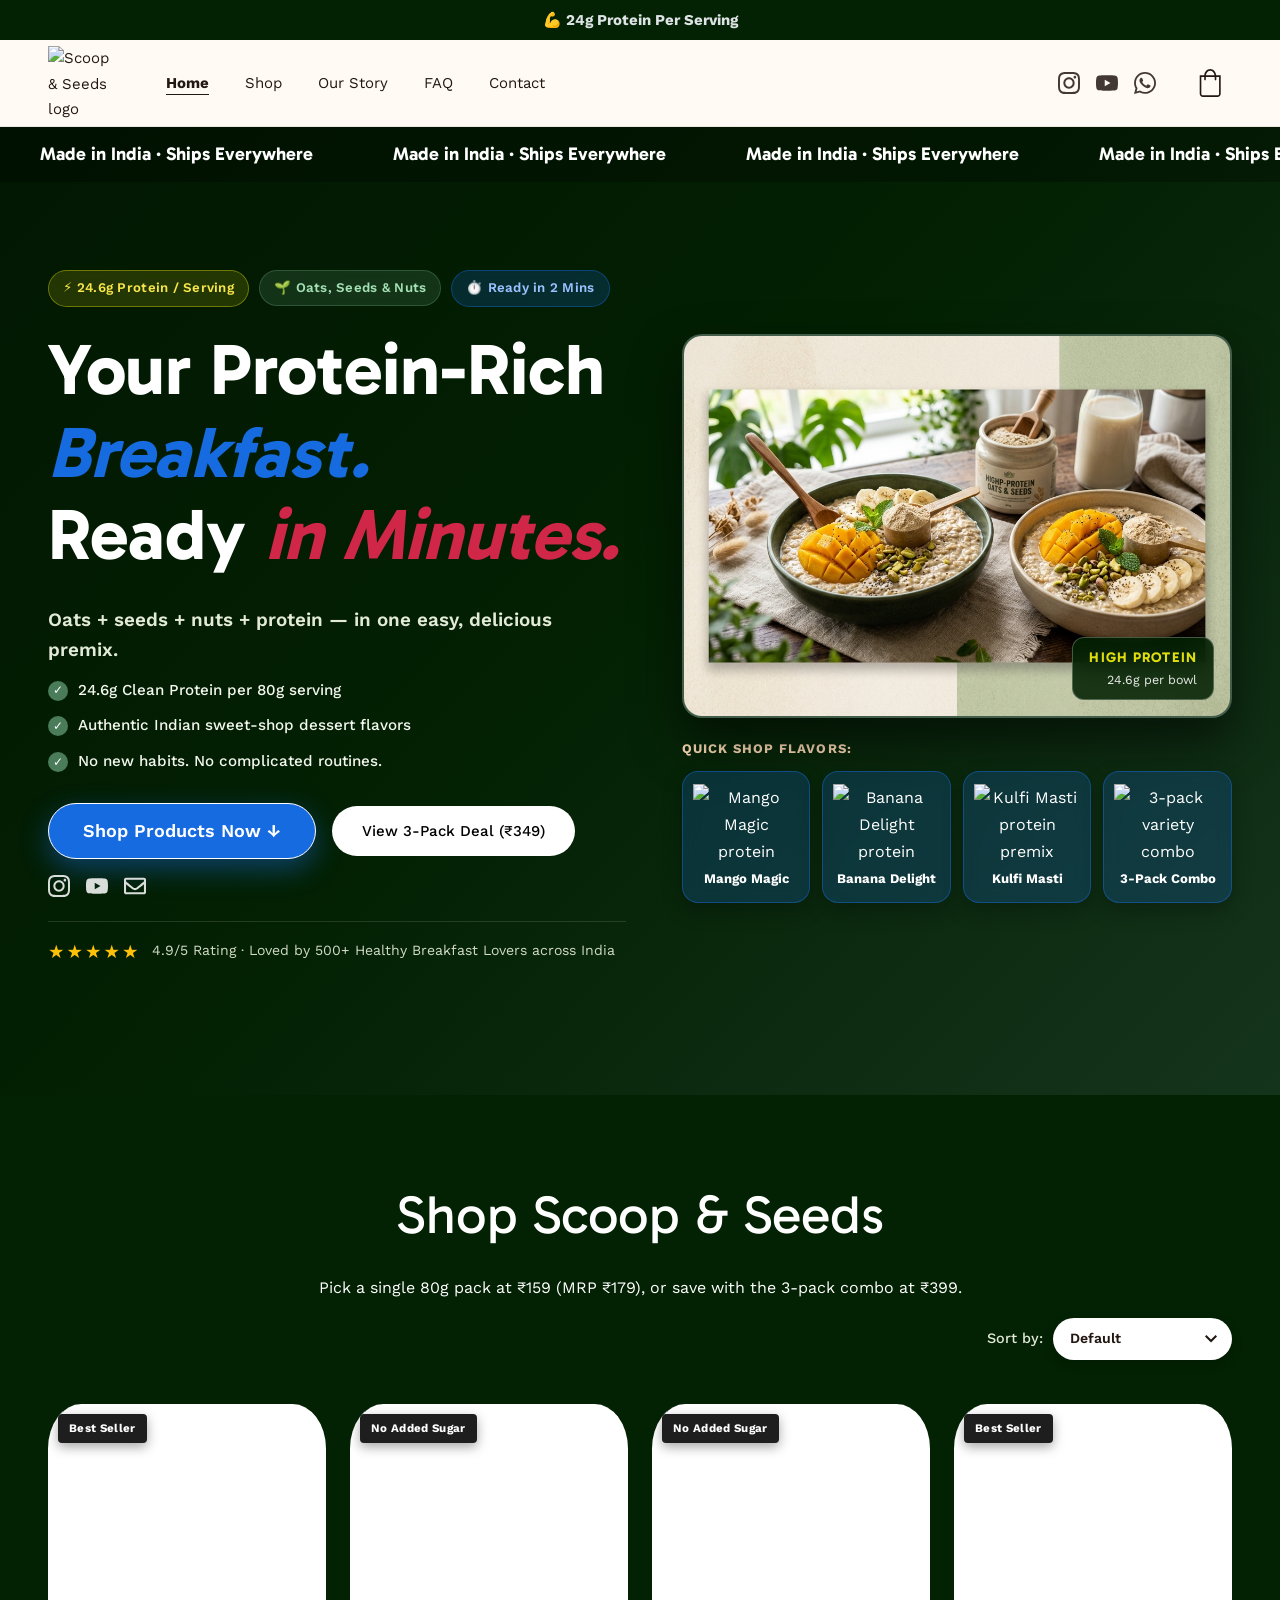
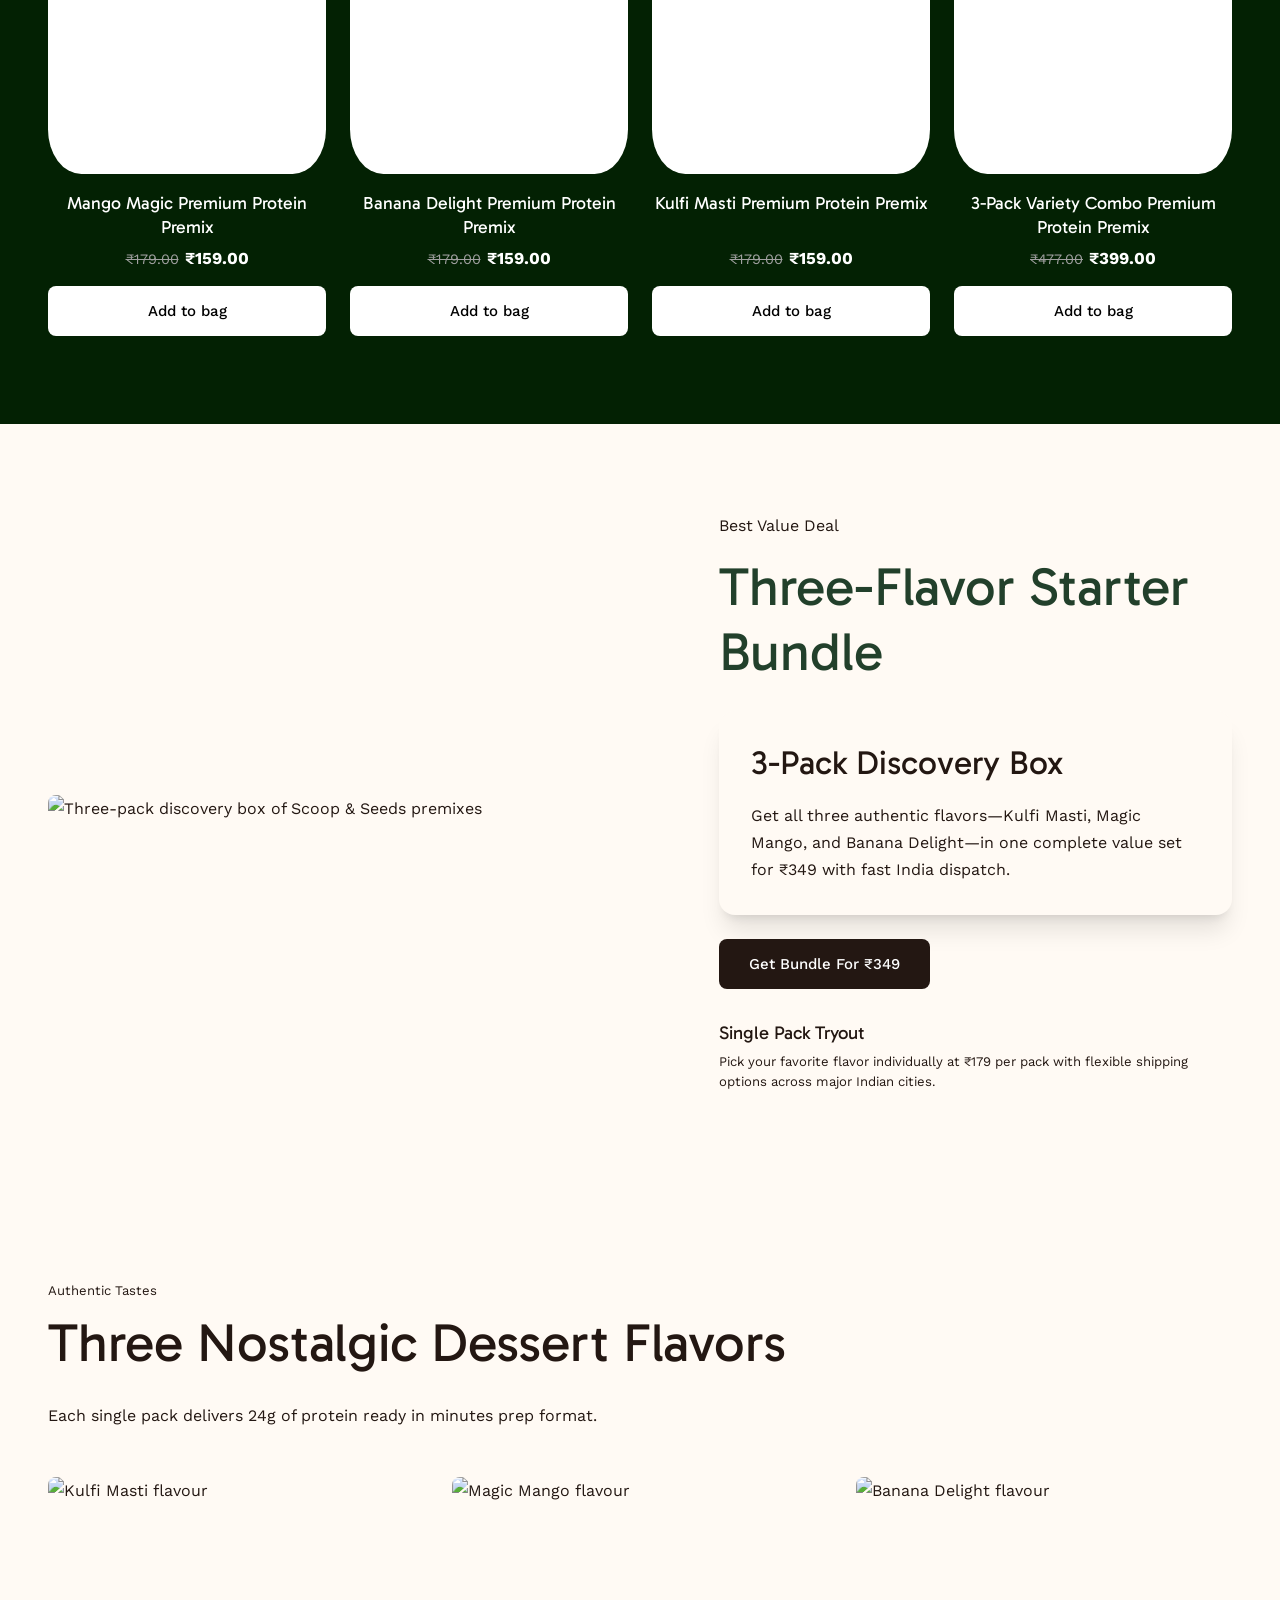
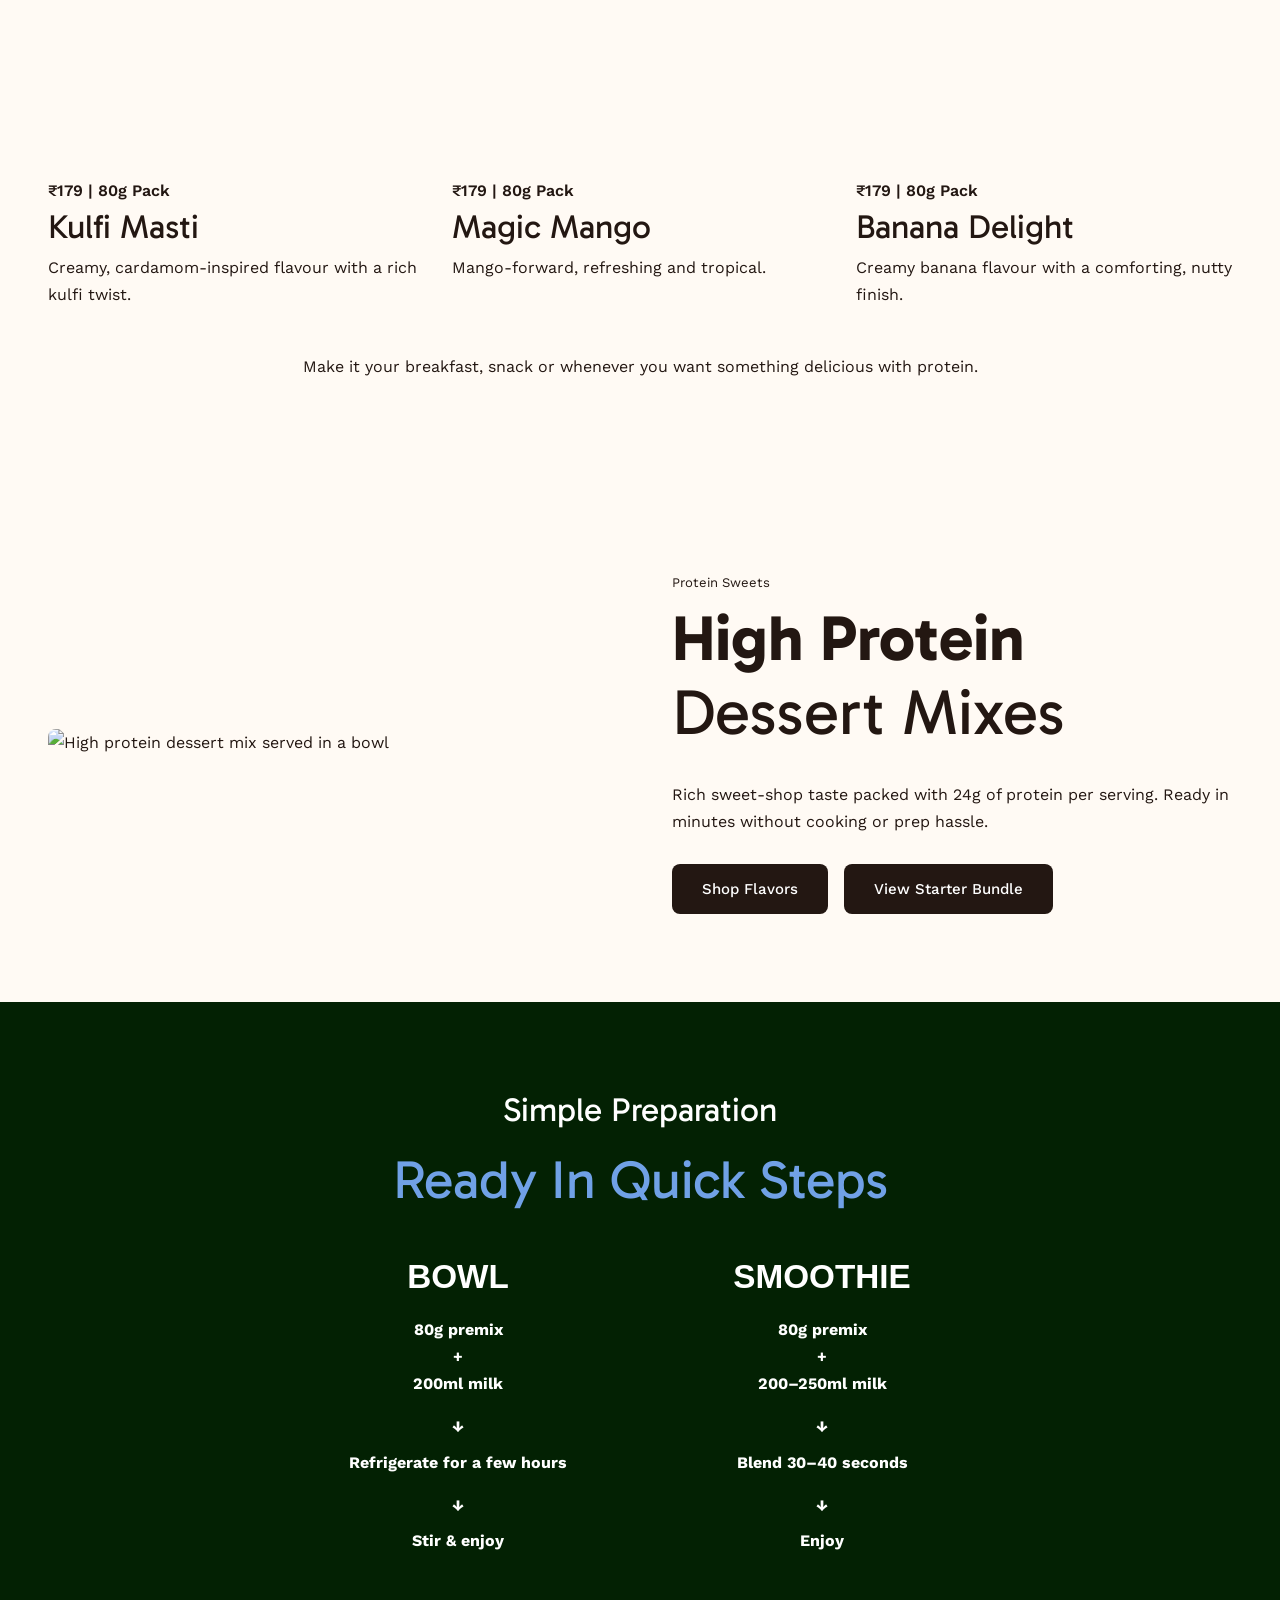
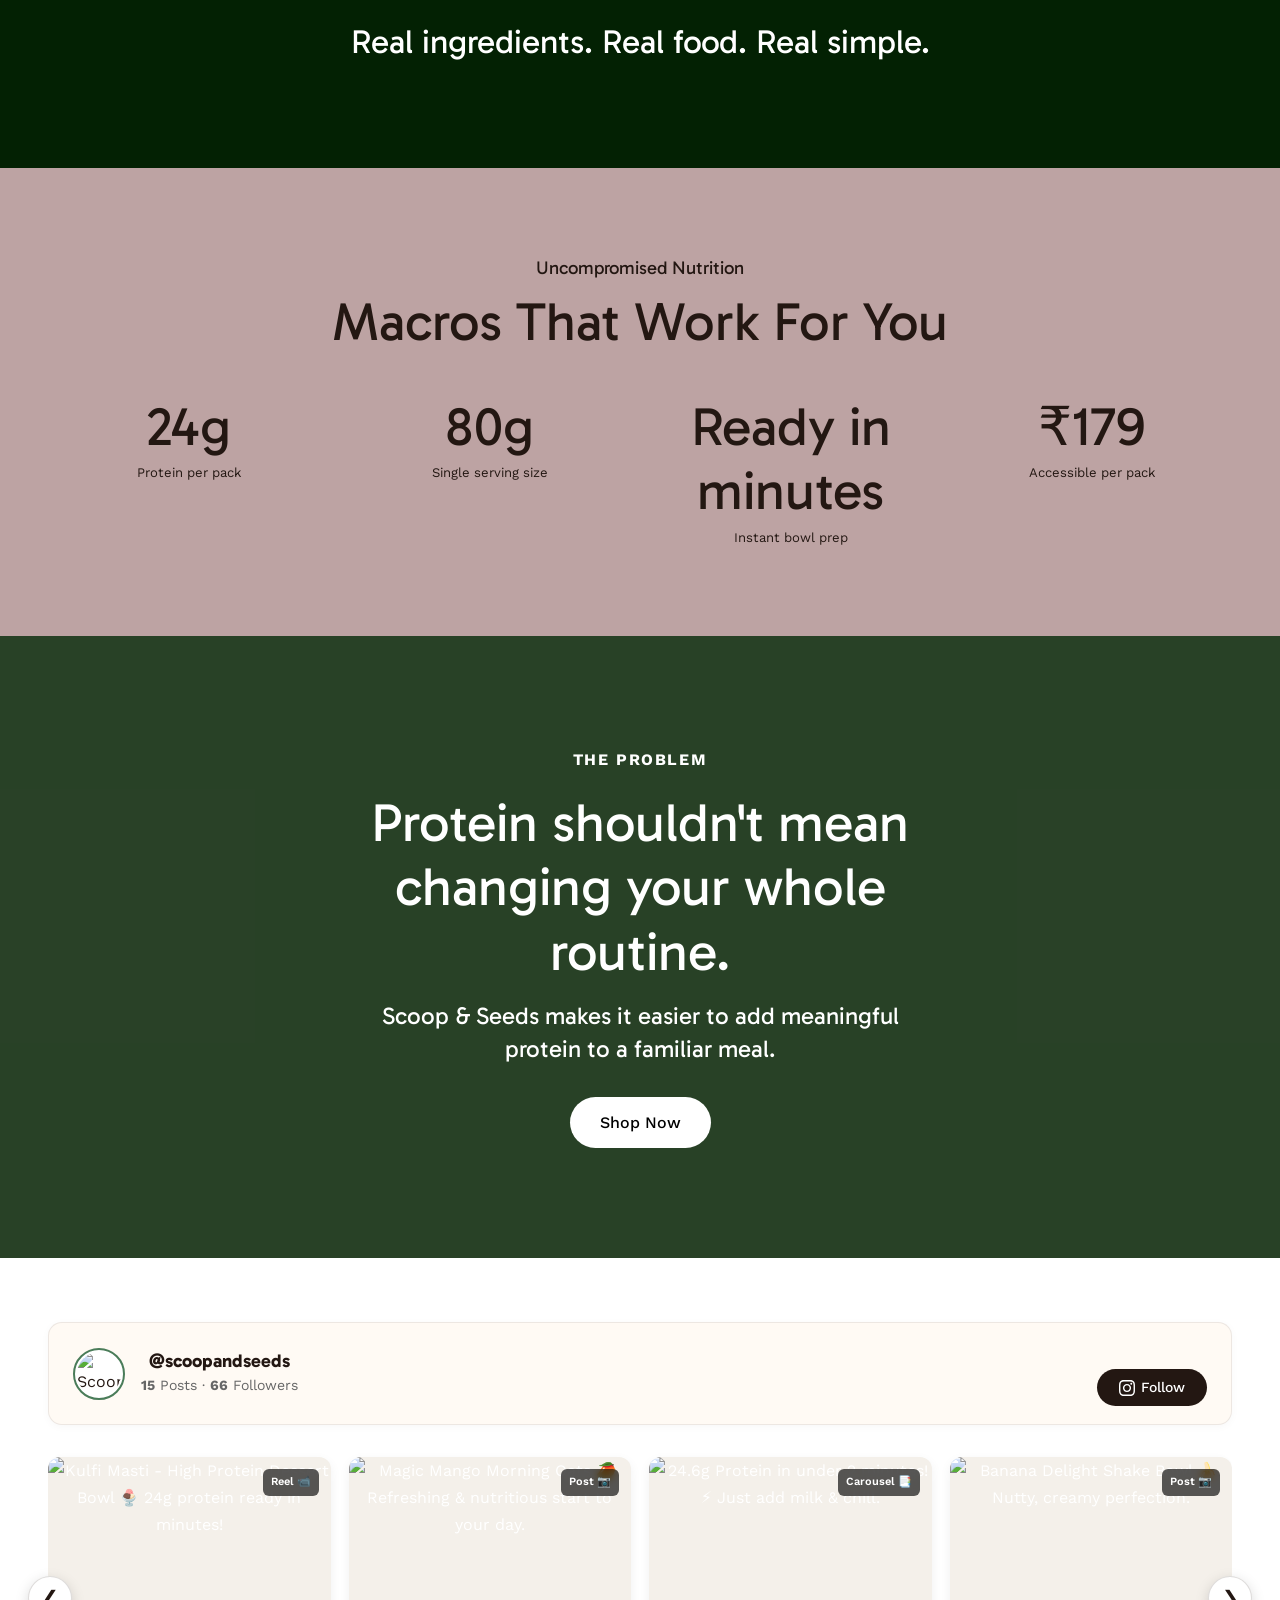
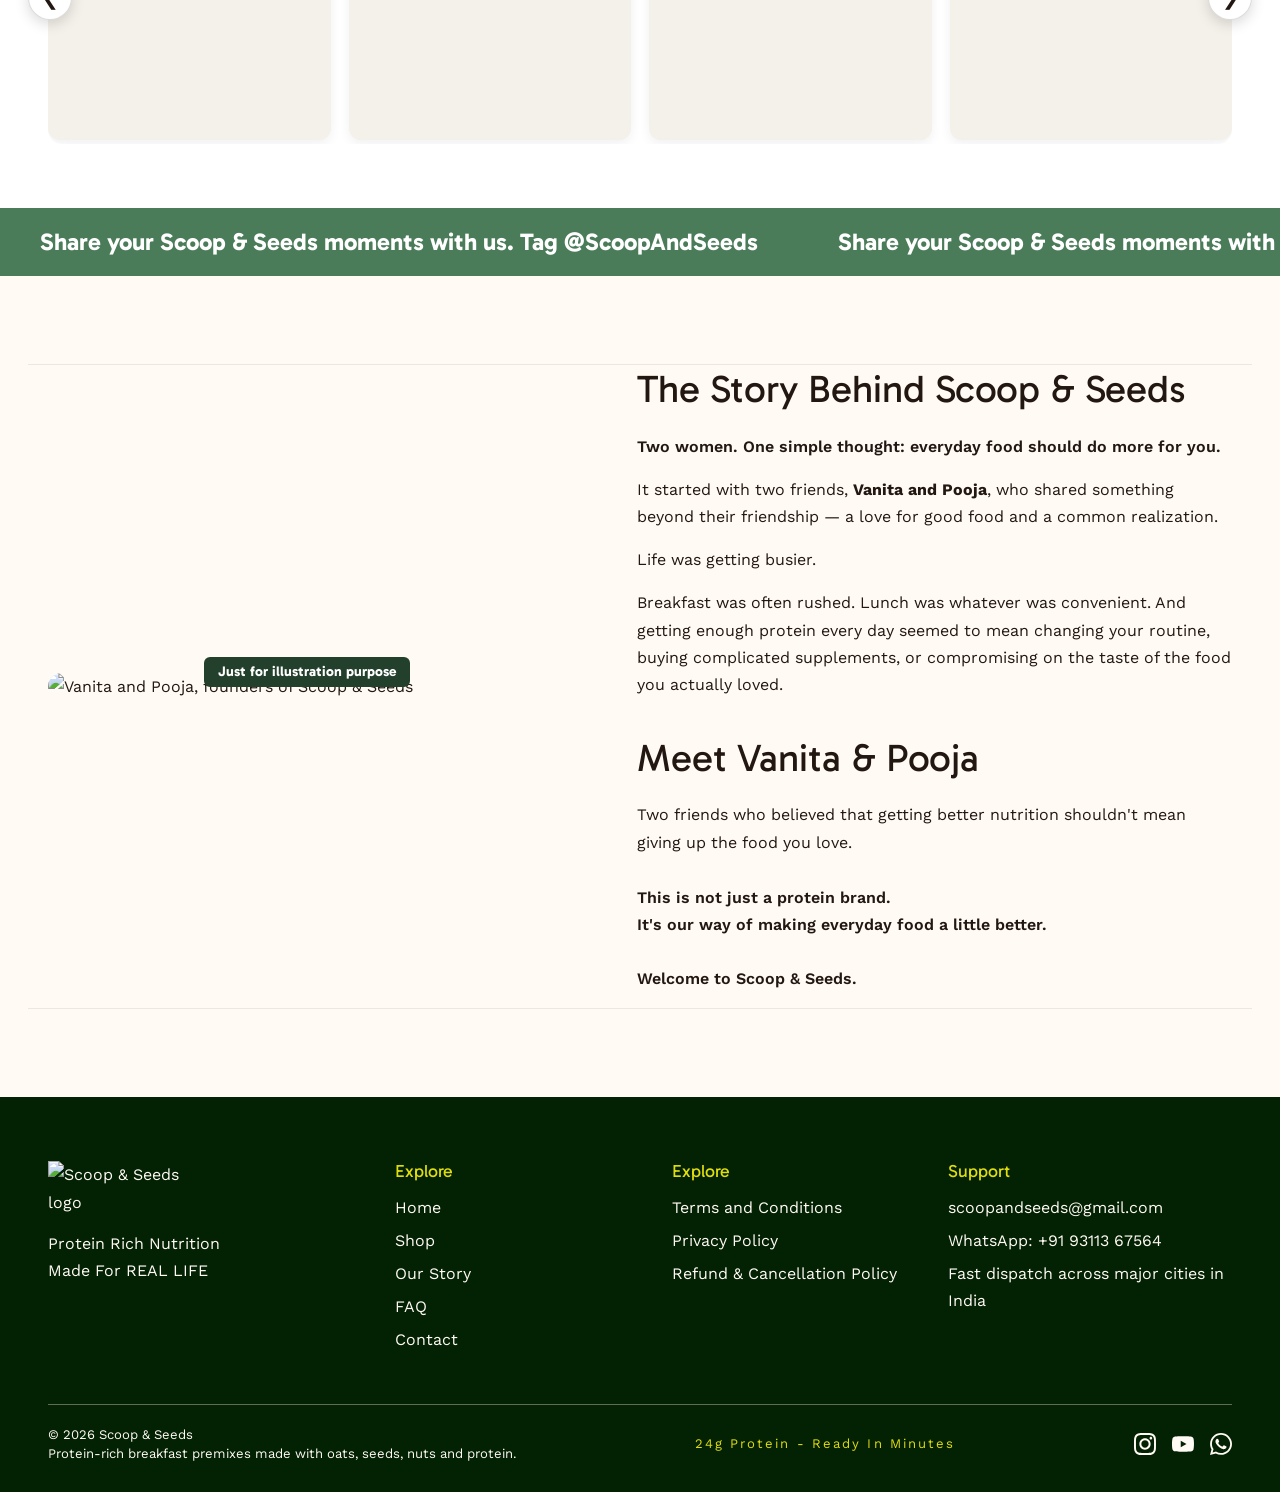
==== commit 5bf4b300: "commit" ====
--- a/index.html
+++ b/index.html
@@ -18,1163 +18,6 @@
         href="https://fonts.googleapis.com/css2?family=Gabarito:wght@400;600;700&family=Work+Sans:wght@400;500;600&display=swap"
         rel="stylesheet">
     <link rel="stylesheet" href="style.css">
-
-    <style>
-        :root {
-            --forest: #032103;
-            --forest-2: #22402b;
-            --leaf: #4a7c59;
-            --cream: #fffaf4;
-            --sand: #ffdeb7;
-            --cocoa: #231712;
-            --cocoa-hover: #4f4541;
-            --rose: #bda3a3;
-            --blue: #176be0;
-            --red: #d02749;
-            --lime: #e0dd0e;
-            --sky: #70a1e6;
-
-            --font-head: 'Gabarito', system-ui, sans-serif;
-            --font-body: 'Work Sans', system-ui, sans-serif;
-
-            --max: 1224px;
-            --radius: 8px;
-        }
-
-        *,
-        *::before,
-        *::after {
-            box-sizing: border-box;
-        }
-
-        html {
-            scroll-behavior: smooth;
-            scroll-padding-top: 90px;
-        }
-
-        body {
-            margin: 0;
-            font-family: var(--font-body);
-            font-size: 16px;
-            line-height: 1.7;
-            color: var(--cocoa);
-            background: var(--cream);
-            -webkit-font-smoothing: antialiased;
-        }
-
-        img {
-            max-width: 100%;
-            display: block;
-        }
-
-        a {
-            color: inherit;
-        }
-
-        h1,
-        h2,
-        h3,
-        h4,
-        h5 {
-            font-family: var(--font-head);
-            font-weight: 400;
-            margin: 0 0 .5em;
-            line-height: 1.15;
-        }
-
-        h1 {
-            font-size: clamp(2.6rem, 6vw, 4.5rem);
-        }
-
-        h2 {
-            font-size: clamp(2rem, 4.2vw, 3.5rem);
-            line-height: 1.2;
-        }
-
-        h3 {
-            font-size: clamp(1.5rem, 2.6vw, 2.25rem);
-            line-height: 1.25;
-        }
-
-        h4 {
-            font-size: 1.15rem;
-            line-height: 1.35;
-        }
-
-        p {
-            margin: 0 0 1em;
-        }
-
-        :focus-visible {
-            outline: 3px solid var(--blue);
-            outline-offset: 3px;
-        }
-
-        .wrap {
-            width: 100%;
-            max-width: var(--max);
-            margin: 0 auto;
-            padding: 0 20px;
-        }
-
-        section {
-            padding: 88px 0;
-        }
-
-        .dark {
-            background: var(--forest);
-            color: #fff;
-        }
-
-        .light {
-            background: var(--cream);
-        }
-
-        .small {
-            font-size: .82rem;
-            line-height: 1.5;
-        }
-
-        .center {
-            text-align: center;
-        }
-
-        .kicker {
-            font-size: .82rem;
-            margin-bottom: 8px;
-        }
-
-        .icon {
-            width: 22px;
-            height: 22px;
-            fill: currentColor;
-        }
-
-        /* Buttons */
-        .btn {
-            display: inline-flex;
-            align-items: center;
-            justify-content: center;
-            padding: 16px 30px;
-            border-radius: var(--radius);
-            background: var(--cocoa);
-            color: #fff;
-            border: 0;
-            font: 500 15px/1.2 var(--font-body);
-            text-decoration: none;
-            cursor: pointer;
-            transition: background .2s, transform .2s;
-        }
-
-        .btn:hover {
-            background: var(--cocoa-hover);
-            transform: translateY(-2px);
-        }
-
-        .btn.pill {
-            border-radius: 999px;
-        }
-
-        .btn.blue {
-            background: var(--blue);
-            border: 1px solid #fff;
-        }
-
-        .btn.blue:hover {
-            background: #1258b8;
-        }
-
-        .btn.white {
-            background: #fff;
-            color: #000;
-        }
-
-        .btn.white:hover {
-            background: #f1f1f1;
-        }
-
-        .btn.leaf {
-            background: var(--leaf);
-        }
-
-        .btn.leaf:hover {
-            background: var(--cocoa);
-        }
-
-        .btn.full {
-            width: 100%;
-        }
-
-        /* Top bar + marquee */
-        .topbar {
-            background: var(--forest);
-            color: #dee3e5;
-            text-align: center;
-            font: 700 15px/40px 'Work Sans', sans-serif;
-            height: 40px;
-            overflow: hidden;
-        }
-
-        .marquee {
-            overflow: hidden;
-            white-space: nowrap;
-            color: #fff;
-            font-family: var(--font-head);
-            font-weight: 700;
-        }
-
-        .marquee-track {
-            display: inline-flex;
-            animation: scroll 28s linear infinite;
-        }
-
-        .marquee span {
-            padding: 0 2.5rem;
-        }
-
-        .marquee.big {
-            background: var(--leaf);
-            font-size: 1.5rem;
-            padding: 14px 0;
-        }
-
-        .marquee.slim {
-            background: rgba(0, 0, 0, .28);
-            font-size: 1.15rem;
-            padding: 12px 0;
-        }
-
-        @keyframes scroll {
-            to {
-                transform: translateX(-50%);
-            }
-        }
-
-        /* Header */
-        header.site {
-            position: sticky;
-            top: 0;
-            z-index: 50;
-            background: var(--cream);
-            border-bottom: 1px solid rgba(35, 23, 18, .08);
-        }
-
-        .nav {
-            display: flex;
-            align-items: center;
-            gap: 32px;
-            min-height: 86px;
-        }
-
-        .logo img {
-            height: 74px;
-            width: 74px;
-            object-fit: contain;
-        }
-
-        .nav ul {
-            display: flex;
-            gap: 36px;
-            list-style: none;
-            margin: 0 auto 0 12px;
-            padding: 0;
-        }
-
-        .nav a {
-            text-decoration: none;
-            font-size: 15px;
-        }
-
-        .nav ul a:hover {
-            text-decoration: underline;
-            text-underline-offset: 6px;
-        }
-
-        .socials {
-            display: flex;
-            gap: 16px;
-            align-items: center;
-        }
-
-        .socials a {
-            display: inline-flex;
-            color: inherit;
-            opacity: .85;
-            transition: opacity .2s, transform .2s;
-        }
-
-        .socials a:hover {
-            opacity: 1;
-            transform: translateY(-2px);
-        }
-
-        .cart-btn {
-            position: relative;
-            background: none;
-            border: 0;
-            cursor: pointer;
-            color: var(--cocoa);
-            width: 44px;
-            height: 44px;
-            display: grid;
-            place-items: center;
-        }
-
-        .cart-btn .icon {
-            width: 28px;
-            height: 28px;
-        }
-
-        .cart-count {
-            position: absolute;
-            top: 2px;
-            right: 0;
-            min-width: 20px;
-            height: 20px;
-            border-radius: 10px;
-            background: var(--red);
-            color: #fff;
-            font-size: 12px;
-            font-weight: 600;
-            display: none;
-            align-items: center;
-            justify-content: center;
-            padding: 0 5px;
-        }
-
-        .burger {
-            display: none;
-            background: none;
-            border: 0;
-            width: 44px;
-            height: 44px;
-            cursor: pointer;
-        }
-
-        .burger span {
-            display: block;
-            width: 24px;
-            height: 2px;
-            background: var(--cocoa);
-            margin: 5px auto;
-        }
-
-        /* Hero */
-        .hero {
-            padding: 0;
-        }
-
-        .hero-inner {
-            display: grid;
-            grid-template-columns: 1.05fr 1fr;
-            gap: 56px;
-            align-items: center;
-            padding: 88px 20px;
-        }
-
-        .hero h1 {
-            color: #fff;
-            font-weight: 700;
-            margin-bottom: 28px;
-        }
-
-        .hero h1 .b {
-            color: var(--blue);
-            font-style: italic;
-        }
-
-        .hero h1 .r {
-            color: var(--red);
-            font-style: italic;
-        }
-
-        .hero p {
-            font-weight: 600;
-            margin-bottom: 12px;
-        }
-
-        .hero .try {
-            color: var(--red);
-            font-size: 1.4rem;
-            font-weight: 700;
-            margin: 18px 0;
-        }
-
-        .hero .cta-row {
-            display: flex;
-            align-items: center;
-            gap: 22px;
-            margin-top: 30px;
-            flex-wrap: wrap;
-        }
-
-        .hero .cta-row .socials a {
-            opacity: 1;
-        }
-
-        .hero .tag {
-            font-family: var(--font-head);
-            font-weight: 600;
-            font-size: 1.5rem;
-            margin-top: 44px;
-            max-width: 30ch;
-        }
-
-        .hero-grid {
-            display: grid;
-            grid-template-columns: 1fr 1fr;
-            gap: 18px;
-        }
-
-        .hero-grid a {
-            display: block;
-            border-radius: 12px;
-            overflow: hidden;
-            background: #f4f0ea;
-            aspect-ratio: 3/4;
-        }
-
-        .hero-grid a:nth-child(even) {
-            transform: translateY(28px);
-        }
-
-        .hero-grid img {
-            width: 100%;
-            height: 100%;
-            object-fit: contain;
-            transition: transform .4s;
-        }
-
-        .hero-grid a:hover img {
-            transform: scale(1.05);
-        }
-
-        /* Story */
-        .story {
-            display: grid;
-            grid-template-columns: 1fr 1.15fr;
-            gap: 72px;
-            align-items: center;
-        }
-
-        .story figure {
-            margin: 0;
-            position: relative;
-        }
-
-        .story figure img {
-            width: 100%;
-            border-radius: 20px;
-        }
-
-        .story figcaption {
-            position: absolute;
-            left: 50%;
-            bottom: 14px;
-            transform: translateX(-50%);
-            background: var(--forest-2);
-            color: #fff;
-            font: 700 14px/1 var(--font-head);
-            padding: 8px 14px;
-            border-radius: 6px;
-            white-space: nowrap;
-        }
-
-        .story h3 {
-            font-size: clamp(1.8rem, 3vw, 2.5rem);
-        }
-
-        .story .lead {
-            font-weight: 600;
-        }
-
-        .story .close {
-            margin-top: 28px;
-            font-weight: 600;
-        }
-
-        /* Problem (video) */
-        .problem {
-            position: relative;
-            overflow: hidden;
-            color: #fff;
-            text-align: center;
-            padding: 110px 0;
-            isolation: isolate;
-        }
-
-        .problem video,
-        .problem .veil {
-            position: absolute;
-            inset: 0;
-            width: 100%;
-            height: 100%;
-            z-index: -2;
-            object-fit: cover;
-        }
-
-        .problem .veil {
-            z-index: -1;
-            background: rgba(3, 33, 3, .85);
-        }
-
-        .problem h2 {
-            max-width: 20ch;
-            margin: 0 auto 16px;
-        }
-
-        .problem h4 {
-            font-size: clamp(1.1rem, 2vw, 1.5rem);
-            max-width: 40ch;
-            margin: 0 auto 32px;
-            font-weight: 400;
-        }
-
-        .problem .label {
-            font-weight: 700;
-            letter-spacing: .1em;
-            margin-bottom: 18px;
-        }
-
-        /* Dessert mixes */
-        .mixes {
-            display: grid;
-            grid-template-columns: 1fr 1fr;
-            gap: 64px;
-            align-items: center;
-        }
-
-        .mixes img {
-            border-radius: 8px;
-            width: 100%;
-        }
-
-        .mixes h1 {
-            font-size: clamp(2.4rem, 5vw, 4.2rem);
-        }
-
-        .mixes h1 strong {
-            font-weight: 700;
-        }
-
-        .mixes .btns {
-            display: flex;
-            gap: 16px;
-            flex-wrap: wrap;
-            margin-top: 28px;
-        }
-
-        /* Shop */
-        .products {
-            display: grid;
-            grid-template-columns: repeat(auto-fit, minmax(230px, 1fr));
-            gap: 24px;
-            margin-top: 44px;
-        }
-
-        .product {
-            display: flex;
-            flex-direction: column;
-            text-align: center;
-        }
-
-        .product .pic {
-            aspect-ratio: 3/4;
-            background: #fff;
-            border-radius: 12%;
-            overflow: hidden;
-        }
-
-        .product .pic img {
-            width: 100%;
-            height: 100%;
-            object-fit: contain;
-            transition: transform .4s;
-        }
-
-        .product:hover .pic img {
-            transform: scale(1.06);
-        }
-
-        .product h4 {
-            margin: 18px 0 4px;
-            font-size: 1.1rem;
-            min-height: 2.7em;
-        }
-
-        .product .price {
-            font-weight: 600;
-            margin-bottom: 14px;
-        }
-
-        .product .btn {
-            margin-top: auto;
-        }
-
-        /* Flavors */
-        .flavors {
-            display: grid;
-            grid-template-columns: repeat(3, 1fr);
-            gap: 28px;
-            margin-top: 48px;
-        }
-
-        .flavors img {
-            width: 100%;
-            aspect-ratio: 4/3;
-            object-fit: cover;
-            border-radius: 8px;
-        }
-
-        .flavors .price {
-            font-weight: 600;
-            margin: 18px 0 2px;
-        }
-
-        .flavors h3 {
-            margin-bottom: 6px;
-        }
-
-        .flavors p {
-            margin: 0;
-        }
-
-        .after {
-            margin-top: 44px;
-        }
-
-        /* Process */
-        .process {
-            text-align: center;
-        }
-
-        .process h2 {
-            color: var(--sky);
-        }
-
-        .steps {
-            display: grid;
-            grid-template-columns: repeat(2, minmax(0, 300px));
-            gap: 64px;
-            justify-content: center;
-            margin: 44px 0 52px;
-        }
-
-        .steps h3 {
-            font-family: Arial, sans-serif;
-            font-weight: 700;
-            margin-bottom: 18px;
-        }
-
-        .steps .line {
-            font-weight: 700;
-        }
-
-        .steps .arrow {
-            display: block;
-            margin: 8px 0;
-            font-weight: 700;
-        }
-
-        /* Instagram */
-        .insta {
-            background: #fff;
-            padding: 56px 0;
-            text-align: center;
-        }
-
-        .insta .btn {
-            margin-top: 28px;
-        }
-
-        /* Benefits */
-        .benefits {
-            background: var(--rose);
-        }
-
-        .stats {
-            display: grid;
-            grid-template-columns: repeat(4, 1fr);
-            gap: 20px;
-            margin-top: 40px;
-            text-align: center;
-        }
-
-        .stats h2 {
-            margin-bottom: 4px;
-        }
-
-        .stats p {
-            margin: 0;
-        }
-
-        /* Bundle */
-        .bundle {
-            display: grid;
-            grid-template-columns: 1.2fr 1fr;
-            gap: 56px;
-            align-items: center;
-        }
-
-        .bundle>img {
-            width: 100%;
-            border-radius: 8px;
-        }
-
-        .bundle h2 {
-            color: #22402b;
-        }
-
-        .deal-card {
-            background: var(--cream);
-            padding: 32px;
-            border-radius: 16px;
-            box-shadow: 0 20px 25px -5px rgba(0, 0, 0, .1), 0 8px 10px -6px rgba(0, 0, 0, .1);
-            margin-top: 24px;
-        }
-
-        .deal-card+.btn {
-            margin-top: 24px;
-        }
-
-        .single {
-            margin-top: 32px;
-        }
-
-        .single h4 {
-            margin-bottom: 6px;
-        }
-
-        /* FAQ */
-        .faq {
-            max-width: 820px;
-            margin: 40px auto 0;
-        }
-
-        .faq details {
-            border-bottom: 1px solid rgba(35, 23, 18, .18);
-            padding: 18px 0;
-        }
-
-        .faq summary {
-            cursor: pointer;
-            font: 600 1.15rem var(--font-head);
-            list-style: none;
-            display: flex;
-            justify-content: space-between;
-            gap: 16px;
-        }
-
-        .faq summary::-webkit-details-marker {
-            display: none;
-        }
-
-        .faq summary::after {
-            content: '+';
-            font-size: 1.5rem;
-            line-height: 1;
-        }
-
-        .faq details[open] summary::after {
-            content: '–';
-        }
-
-        .faq details p {
-            margin: 12px 0 0;
-        }
-
-        /* Contact */
-        .contact-grid {
-            display: grid;
-            grid-template-columns: 1fr 1fr;
-            gap: 56px;
-            margin-top: 36px;
-        }
-
-        form.contact {
-            display: grid;
-            gap: 14px;
-        }
-
-        form.contact label {
-            font-size: .9rem;
-            font-weight: 600;
-            display: grid;
-            gap: 6px;
-        }
-
-        form.contact input,
-        form.contact textarea {
-            font: inherit;
-            padding: 13px 14px;
-            border: 1px solid rgba(35, 23, 18, .25);
-            border-radius: var(--radius);
-            background: #fff;
-            color: var(--cocoa);
-        }
-
-        form.contact textarea {
-            min-height: 130px;
-            resize: vertical;
-        }
-
-        .contact-info a {
-            text-underline-offset: 4px;
-        }
-
-        /* Footer */
-        footer {
-            background: var(--forest);
-            color: var(--cream);
-            padding: 64px 0 28px;
-        }
-
-        .foot {
-            display: grid;
-            grid-template-columns: 1.3fr 1fr 1fr 1.2fr;
-            gap: 40px;
-        }
-
-        .foot img {
-            width: 150px;
-            margin-bottom: 14px;
-        }
-
-        .foot h5 {
-            color: var(--lime);
-            font-size: 1.1rem;
-            margin-bottom: 12px;
-        }
-
-        .foot ul {
-            list-style: none;
-            margin: 0;
-            padding: 0;
-        }
-
-        .foot li {
-            margin-bottom: 6px;
-        }
-
-        .foot a {
-            text-decoration: none;
-        }
-
-        .foot a:hover {
-            text-decoration: underline;
-        }
-
-        .foot-bottom {
-            margin-top: 44px;
-            padding-top: 20px;
-            border-top: 1px solid rgba(255, 250, 244, .35);
-            display: flex;
-            justify-content: space-between;
-            align-items: center;
-            gap: 20px;
-            flex-wrap: wrap;
-        }
-
-        .foot-bottom .strap {
-            color: var(--lime);
-            letter-spacing: .16em;
-        }
-
-        .foot-bottom .socials a {
-            opacity: 1;
-        }
-
-        /* Cart drawer */
-        .overlay {
-            position: fixed;
-            inset: 0;
-            background: rgba(0, 0, 0, .45);
-            opacity: 0;
-            pointer-events: none;
-            transition: opacity .25s;
-            z-index: 90;
-        }
-
-        .overlay.open {
-            opacity: 1;
-            pointer-events: auto;
-        }
-
-        .drawer {
-            position: fixed;
-            top: 0;
-            right: 0;
-            height: 100%;
-            width: min(420px, 100%);
-            background: #fff;
-            color: var(--cocoa);
-            z-index: 100;
-            transform: translateX(100%);
-            transition: transform .3s ease;
-            display: flex;
-            flex-direction: column;
-        }
-
-        .drawer.open {
-            transform: none;
-        }
-
-        .drawer header {
-            display: flex;
-            justify-content: space-between;
-            align-items: center;
-            padding: 20px 24px;
-            border-bottom: 1px solid #eee;
-        }
-
-        .drawer header h3 {
-            margin: 0;
-            font-size: 1.4rem;
-        }
-
-        .close-x {
-            background: none;
-            border: 0;
-            font-size: 1.8rem;
-            cursor: pointer;
-            line-height: 1;
-            width: 40px;
-            height: 40px;
-        }
-
-        .drawer .items {
-            flex: 1;
-            overflow: auto;
-            padding: 8px 24px;
-        }
-
-        .drawer .empty {
-            text-align: center;
-            padding: 48px 0;
-            color: #777;
-        }
-
-        .item {
-            display: grid;
-            grid-template-columns: 64px 1fr auto;
-            gap: 14px;
-            padding: 16px 0;
-            border-bottom: 1px solid #f0f0f0;
-            align-items: center;
-        }
-
-        .item img {
-            width: 64px;
-            height: 64px;
-            object-fit: contain;
-            background: #f6f2ec;
-            border-radius: 8px;
-        }
-
-        .item .name {
-            font-size: .92rem;
-            font-weight: 600;
-            line-height: 1.3;
-        }
-
-        .qty {
-            display: inline-flex;
-            align-items: center;
-            border: 1px solid #ddd;
-            border-radius: 6px;
-            margin-top: 6px;
-        }
-
-        .qty button {
-            background: none;
-            border: 0;
-            width: 30px;
-            height: 30px;
-            cursor: pointer;
-            font-size: 1.1rem;
-        }
-
-        .qty span {
-            min-width: 24px;
-            text-align: center;
-            font-size: .9rem;
-        }
-
-        .item .line-price {
-            font-weight: 600;
-        }
-
-        .drawer footer {
-            background: #fff;
-            color: var(--cocoa);
-            padding: 20px 24px;
-            border-top: 1px solid #eee;
-        }
-
-        .subtotal {
-            display: flex;
-            justify-content: space-between;
-            font-weight: 600;
-            margin-bottom: 4px;
-        }
-
-        .drawer footer .note {
-            font-size: .82rem;
-            color: #777;
-            margin-bottom: 14px;
-        }
-
-        .toast {
-            position: fixed;
-            left: 50%;
-            bottom: 28px;
-            transform: translate(-50%, 30px);
-            background: var(--cocoa);
-            color: #fff;
-            padding: 12px 20px;
-            border-radius: 999px;
-            font-size: .92rem;
-            opacity: 0;
-            pointer-events: none;
-            transition: .3s;
-            z-index: 120;
-        }
-
-        .toast.show {
-            opacity: 1;
-            transform: translate(-50%, 0);
-        }
-
-        /* Responsive */
-        @media (max-width: 960px) {
-            section {
-                padding: 64px 0;
-            }
-
-            .hero-inner,
-            .story,
-            .mixes,
-            .bundle,
-            .contact-grid {
-                grid-template-columns: 1fr;
-                gap: 40px;
-            }
-
-            .hero-inner {
-                padding: 56px 20px;
-            }
-
-            .hero-grid a:nth-child(even) {
-                transform: none;
-            }
-
-            .flavors {
-                grid-template-columns: 1fr;
-            }
-
-            .stats {
-                grid-template-columns: repeat(2, 1fr);
-            }
-
-            .foot {
-                grid-template-columns: 1fr 1fr;
-            }
-
-            .nav {
-                gap: 12px;
-                min-height: 76px;
-            }
-
-            .logo img {
-                height: 62px;
-                width: 62px;
-            }
-
-            .nav .socials.desktop {
-                display: none;
-            }
-
-            .nav ul {
-                display: none;
-                position: absolute;
-                top: 100%;
-                left: 0;
-                right: 0;
-                background: var(--cream);
-                flex-direction: column;
-                gap: 0;
-                margin: 0;
-                padding: 8px 20px 20px;
-                border-bottom: 1px solid rgba(35, 23, 18, .1);
-            }
-
-            .nav ul.open {
-                display: flex;
-            }
-
-            .nav ul a {
-                display: block;
-                padding: 14px 0;
-                font-size: 1.1rem;
-            }
-
-            .nav .spacer {
-                flex: 1;
-            }
-
-            .burger {
-                display: block;
-            }
-
-            .steps {
-                grid-template-columns: 1fr;
-                gap: 44px;
-            }
-
-            .story,
-            .mixes {
-                text-align: center;
-            }
-
-            .mixes .btns {
-                justify-content: center;
-            }
-        }
-
-        @media (max-width: 560px) {
-            .stats {
-                grid-template-columns: 1fr;
-            }
-
-            .foot {
-                grid-template-columns: 1fr;
-                text-align: center;
-            }
-
-            .foot-bottom {
-                justify-content: center;
-                text-align: center;
-            }
-
-            .foot .socials {
-                justify-content: center;
-            }
-        }
-
-        @media (prefers-reduced-motion: reduce) {
-            html {
-                scroll-behavior: auto;
-            }
-
-            .marquee-track {
-                animation: none;
-            }
-
-            * {
-                transition: none !important;
-            }
-        }
-    </style>
 </head>
 
 <body>
@@ -1214,11 +57,11 @@
                     alt="Scoop &amp; Seeds logo">
             </a>
             <ul id="menu">
-                <li><a href="#top">Home</a></li>
-                <li><a href="#shop">Shop</a></li>
-                <li><a href="#story">Our Story</a></li>
-                <li><a href="#faq">FAQ</a></li>
-                <li><a href="#contact">Contact</a></li>
+                <li><a href="index.html" style="font-weight:700;text-decoration:underline;text-underline-offset:6px;">Home</a></li>
+                <li><a href="pages/shop.html">Shop</a></li>
+                <li><a href="pages/story.html">Our Story</a></li>
+                <li><a href="pages/faq.html">FAQ</a></li>
+                <li><a href="pages/contact.html">Contact</a></li>
             </ul>
             <div class="spacer"></div>
             <div class="socials desktop">
@@ -1248,7 +91,7 @@
 
     <main id="top">
 
-        <!-- Hero -->
+        <!-- Hero Section -->
         <section class="hero dark">
             <div class="marquee slim" aria-label="Made in India. Ships everywhere.">
                 <div class="marquee-track">
@@ -1259,15 +102,22 @@
                 </div>
             </div>
             <div class="wrap hero-inner">
-                <div>
-                    <h1>Your Protein-Rich <span class="b">Breakfast.</span> Ready <span class="r">in Minutes.</span>
-                    </h1>
-                    <p>Oats + seeds + nuts + protein — in one easy premix.</p>
-                    <p>24.6g protein per 80g serving</p>
-                    <p class="try">TRY ALL 3 FLAVOURS</p>
-                    <p style="font-weight:400">No new habits. No complicated routines. No compromise on taste.</p>
-                    <div class="cta-row">
-                        <a class="btn blue pill" href="#shop" style="font-size:19px;padding:18px 34px">Shop Now</a>
+                <div class="hero-text-col">
+                    <div class="hero-badges">
+                        <span class="hero-chip gold">⚡ 24.6g Protein / Serving</span>
+                        <span class="hero-chip green">🌱 Oats, Seeds &amp; Nuts</span>
+                        <span class="hero-chip blue">⏱️ Ready in 2 Mins</span>
+                    </div>
+                    <h1>Your Protein-Rich <span class="b">Breakfast.</span><br>Ready <span class="r">in Minutes.</span></h1>
+                    <p class="hero-lead">Oats + seeds + nuts + protein — in one easy, delicious premix.</p>
+                    <div class="hero-perks">
+                        <div class="perk-item"><span class="check">✓</span> 24.6g Clean Protein per 80g serving</div>
+                        <div class="perk-item"><span class="check">✓</span> Authentic Indian sweet-shop dessert flavors</div>
+                        <div class="perk-item"><span class="check">✓</span> No new habits. No complicated routines.</div>
+                    </div>
+                    <div class="hero-ctas">
+                        <a class="btn blue pill hero-primary-btn" href="shop.html">Shop Products Now ↓</a>
+                        <a class="btn white pill" href="#bundle">View 3-Pack Deal (₹349)</a>
                         <div class="socials">
                             <a href="https://instagram.com/scoopandseeds" target="_blank" rel="noopener"
                                 aria-label="Instagram"><svg class="icon">
@@ -1282,96 +132,86 @@
                                 </svg></a>
                         </div>
                     </div>
-                    <p class="tag">Just add protein to the food you already love.</p>
-                </div>
-                <div class="hero-grid" aria-label="Our products">
-                    <a href="#shop"><img
-                            src="https://cdn.zyrosite.com/cdn-ecommerce/store_01M27YS1FVSKZXMWHE8SCDDFYW/assets/06f83700-a582-4f9e-916a-74e39209d7e8.png"
-                            alt="Mango Magic protein premix"></a>
-                    <a href="#shop"><img
-                            src="https://cdn.zyrosite.com/cdn-ecommerce/store_01M27YS1FVSKZXMWHE8SCDDFYW/assets/1029421e-8a98-4e58-b7f4-3abce864382b.png"
-                            alt="Banana Delight protein premix"></a>
-                    <a href="#shop"><img
-                            src="https://cdn.zyrosite.com/cdn-ecommerce/store_01M27YS1FVSKZXMWHE8SCDDFYW/assets/58b7a0d2-c16b-4c01-8018-5dd8aa41bbe7.png"
-                            alt="Kulfi Masti protein premix"></a>
-                    <a href="#shop"><img
-                            src="https://cdn.zyrosite.com/cdn-ecommerce/store_01M27YS1FVSKZXMWHE8SCDDFYW/assets/de3da0e3-ef99-48ef-8452-822df82d1282.png"
-                            alt="3-pack variety combo"></a>
-                </div>
-            </div>
-        </section>
-
-        <!-- Story -->
-        <section class="light" id="story">
-            <div class="wrap story">
-                <figure>
-                    <img src="https://assets.zyrosite.com/cdn-cgi/image/format=auto,w=1024,fit=crop/lCACfO20beddAweM/1000176363-p31gWfteTJ7EB0k4.png"
-                        alt="Vanita and Pooja, founders of Scoop &amp; Seeds" loading="lazy">
-                    <figcaption>Just for illustration purpose</figcaption>
-                </figure>
-                <div>
-                    <h3>The Story Behind Scoop &amp; Seeds</h3>
-                    <p class="lead">Two women. One simple thought: everyday food should do more for you.</p>
-                    <p>It started with two friends, <strong>Vanita and Pooja</strong>, who shared something beyond their
-                        friendship — a love for good food and a common realization.</p>
-                    <p>Life was getting busier.</p>
-                    <p>Breakfast was often rushed. Lunch was whatever was convenient. And getting enough protein every
-                        day seemed to mean changing your routine, buying complicated supplements, or compromising on the
-                        taste of the food you actually loved.</p>
-                    <h3 style="margin-top:36px">Meet Vanita &amp; Pooja</h3>
-                    <p>Two friends who believed that getting better nutrition shouldn't mean giving up the food you
-                        love.</p>
-                    <p class="close">This is not just a protein brand.<br>It's our way of making everyday food a little
-                        better.<br><br>Welcome to Scoop &amp; Seeds.</p>
-                </div>
-            </div>
-        </section>
-
-        <!-- Problem -->
-        <section class="problem">
-            <video autoplay muted loop playsinline
-                poster="https://images.pexels.com/videos/3571264/free-video-3571264.jpg?auto=compress&cs=tinysrgb&fit=crop&h=630&w=1200"
-                aria-hidden="true">
-                <source src="https://videos.pexels.com/video-files/3571264/3571264-hd_1920_1080_30fps.mp4"
-                    type="video/mp4">
-            </video>
-            <div class="veil"></div>
-            <div class="wrap">
-                <p class="label">THE PROBLEM</p>
-                <h2>Protein shouldn't mean changing your whole routine.</h2>
-                <h4>Scoop &amp; Seeds makes it easier to add meaningful protein to a familiar meal.</h4>
-                <a class="btn white pill" href="#shop" style="font-size:16px">Shop Now</a>
-            </div>
-        </section>
-
-        <!-- High protein dessert mixes -->
-        <section class="light">
-            <div class="wrap mixes">
-                <img src="https://assets.zyrosite.com/cdn-cgi/image/format=auto,w=1024,fit=crop/lCACfO20beddAweM/8cthhy-9TvGrZn0m9gs69C6.png"
-                    alt="High protein dessert mix served in a bowl" loading="lazy">
-                <div>
-                    <p class="kicker">Protein Sweets</p>
-                    <h1><strong>High Protein</strong> Dessert Mixes</h1>
-                    <p>Rich sweet-shop taste packed with 24g of protein per serving. Ready in minutes without cooking or
-                        prep hassle.</p>
-                    <div class="btns">
-                        <a class="btn" href="#shop">Shop Flavors</a>
-                        <a class="btn" href="#bundle">View Starter Bundle</a>
-                    </div>
-                </div>
-            </div>
-        </section>
-
-        <!-- Shop -->
+                    <div class="hero-trust-bar">
+                        <div class="trust-stars">★★★★★</div>
+                        <span>4.9/5 Rating · Loved by 500+ Healthy Breakfast Lovers across India</span>
+                    </div>
+                </div>
+                <div class="hero-visual-col">
+                    <div class="hero-card-frame">
+                        <img src="hero_banner.png" alt="Scoop &amp; Seeds Protein Breakfast Banner" class="hero-banner-img" loading="eager">
+                        <div class="hero-banner-badge">
+                            <span class="badge-title">HIGH PROTEIN</span>
+                            <span class="badge-sub">24.6g per bowl</span>
+                        </div>
+                    </div>
+                    <div class="hero-grid-label">Quick Shop Flavors:</div>
+                    <div class="hero-grid" aria-label="Our products">
+                        <a href="shop.html" class="hero-grid-item">
+                            <img src="https://cdn.zyrosite.com/cdn-ecommerce/store_01M27YS1FVSKZXMWHE8SCDDFYW/assets/06f83700-a582-4f9e-916a-74e39209d7e8.png" alt="Mango Magic protein premix">
+                            <span>Mango Magic</span>
+                        </a>
+                        <a href="shop.html" class="hero-grid-item">
+                            <img src="https://cdn.zyrosite.com/cdn-ecommerce/store_01M27YS1FVSKZXMWHE8SCDDFYW/assets/1029421e-8a98-4e58-b7f4-3abce864382b.png" alt="Banana Delight protein premix">
+                            <span>Banana Delight</span>
+                        </a>
+                        <a href="shop.html" class="hero-grid-item">
+                            <img src="https://cdn.zyrosite.com/cdn-ecommerce/store_01M27YS1FVSKZXMWHE8SCDDFYW/assets/58b7a0d2-c16b-4c01-8018-5dd8aa41bbe7.png" alt="Kulfi Masti protein premix">
+                            <span>Kulfi Masti</span>
+                        </a>
+                        <a href="shop.html" class="hero-grid-item">
+                            <img src="https://cdn.zyrosite.com/cdn-ecommerce/store_01M27YS1FVSKZXMWHE8SCDDFYW/assets/de3da0e3-ef99-48ef-8452-822df82d1282.png" alt="3-pack variety combo">
+                            <span>3-Pack Combo</span>
+                        </a>
+                    </div>
+                </div>
+            </div>
+        </section>
+
+        <!-- PRODUCTS FIRST: Main Shop Section -->
         <section class="dark" id="shop">
             <div class="wrap center">
                 <h2>Shop Scoop &amp; Seeds</h2>
-                <p>Pick a single 80g pack at ₹179, or save with the 3-pack combo.</p>
+                <p>Pick a single 80g pack at ₹159 (MRP ₹179), or save with the 3-pack combo at ₹399.</p>
+                <div class="shop-toolbar">
+                    <div class="sort-wrap">
+                        <label for="sortSelect">Sort by:</label>
+                        <select id="sortSelect" class="sort-select">
+                            <option value="default">Default</option>
+                            <option value="recent">Most recent</option>
+                            <option value="price-high">Price (high to low)</option>
+                            <option value="price-low">Price (low to high)</option>
+                        </select>
+                    </div>
+                </div>
                 <div class="products" id="products"></div>
             </div>
         </section>
 
-        <!-- Flavors -->
+        <!-- Starter Bundle Section -->
+        <section class="light" id="bundle">
+            <div class="wrap bundle">
+                <img src="https://assets.zyrosite.com/cdn-cgi/image/format=auto,w=1024,fit=crop/lCACfO20beddAweM/combo-of-3-pkt-DNfALjUrOCRAyvem.png"
+                    alt="Three-pack discovery box of Scoop &amp; Seeds premixes" loading="lazy">
+                <div>
+                    <p>Best Value Deal</p>
+                    <h2>Three-Flavor Starter Bundle</h2>
+                    <div class="deal-card">
+                        <h3>3-Pack Discovery Box</h3>
+                        <p style="margin:0">Get all three authentic flavors—Kulfi Masti, Magic Mango, and Banana
+                            Delight—in one complete value set for ₹349 with fast India dispatch.</p>
+                    </div>
+                    <button class="btn" data-add="combo">Get Bundle For ₹349</button>
+                    <div class="single">
+                        <h4>Single Pack Tryout</h4>
+                        <p class="small">Pick your favorite flavor individually at ₹179 per pack with flexible shipping
+                            options across major Indian cities.</p>
+                    </div>
+                </div>
+            </div>
+        </section>
+
+        <!-- Flavors Breakdown -->
         <section class="light" id="flavors">
             <div class="wrap">
                 <p class="kicker">Authentic Tastes</p>
@@ -1405,8 +245,26 @@
             </div>
         </section>
 
-        <!-- Process -->
-        <section class="dark process">
+        <!-- High Protein Dessert Mixes Highlight -->
+        <section class="light">
+            <div class="wrap mixes">
+                <img src="https://assets.zyrosite.com/cdn-cgi/image/format=auto,w=1024,fit=crop/lCACfO20beddAweM/8cthhy-9TvGrZn0m9gs69C6.png"
+                    alt="High protein dessert mix served in a bowl" loading="lazy">
+                <div>
+                    <p class="kicker">Protein Sweets</p>
+                    <h1><strong>High Protein</strong> Dessert Mixes</h1>
+                    <p>Rich sweet-shop taste packed with 24g of protein per serving. Ready in minutes without cooking or
+                        prep hassle.</p>
+                    <div class="btns">
+                        <a class="btn" href="#shop">Shop Flavors</a>
+                        <a class="btn" href="#bundle">View Starter Bundle</a>
+                    </div>
+                </div>
+            </div>
+        </section>
+
+        <!-- Simple Preparation Steps -->
+        <section class="dark process" id="process">
             <div class="wrap">
                 <h3>Simple Preparation</h3>
                 <h2>Ready In Quick Steps</h2>
@@ -1429,6 +287,49 @@
                     </div>
                 </div>
                 <h3>Real ingredients. Real food. Real simple.</h3>
+            </div>
+        </section>
+
+        <!-- Nutritional Macro Benefits -->
+        <section class="benefits" id="benefits">
+            <div class="wrap center">
+                <h4>Uncompromised Nutrition</h4>
+                <h2>Macros That Work For You</h2>
+                <div class="stats">
+                    <div>
+                        <h2>24g</h2>
+                        <p class="small">Protein per pack</p>
+                    </div>
+                    <div>
+                        <h2>80g</h2>
+                        <p class="small">Single serving size</p>
+                    </div>
+                    <div>
+                        <h2>Ready in minutes</h2>
+                        <p class="small">Instant bowl prep</p>
+                    </div>
+                    <div>
+                        <h2>₹179</h2>
+                        <p class="small">Accessible per pack</p>
+                    </div>
+                </div>
+            </div>
+        </section>
+
+        <!-- Problem / Mission Statement -->
+        <section class="problem">
+            <video autoplay muted loop playsinline
+                poster="https://images.pexels.com/videos/3571264/free-video-3571264.jpg?auto=compress&cs=tinysrgb&fit=crop&h=630&w=1200"
+                aria-hidden="true">
+                <source src="https://videos.pexels.com/video-files/3571264/3571264-hd_1920_1080_30fps.mp4"
+                    type="video/mp4">
+            </video>
+            <div class="veil"></div>
+            <div class="wrap">
+                <p class="label">THE PROBLEM</p>
+                <h2>Protein shouldn't mean changing your whole routine.</h2>
+                <h4>Scoop &amp; Seeds makes it easier to add meaningful protein to a familiar meal.</h4>
+                <a class="btn white pill" href="#shop" style="font-size:16px">Shop Now</a>
             </div>
         </section>
 
@@ -1470,110 +371,34 @@
             </div>
         </div>
 
-        <!-- Benefits -->
-        <section class="benefits" id="benefits">
-            <div class="wrap center">
-                <h4>Uncompromised Nutrition</h4>
-                <h2>Macros That Work For You</h2>
-                <div class="stats">
-                    <div>
-                        <h2>24g</h2>
-                        <p class="small">Protein per pack</p>
-                    </div>
-                    <div>
-                        <h2>80g</h2>
-                        <p class="small">Single serving size</p>
-                    </div>
-                    <div>
-                        <h2>Ready in minutes</h2>
-                        <p class="small">Instant bowl prep</p>
-                    </div>
-                    <div>
-                        <h2>₹179</h2>
-                        <p class="small">Accessible per pack</p>
-                    </div>
-                </div>
-            </div>
-        </section>
-
-        <!-- Bundle -->
-        <section class="light" id="bundle">
-            <div class="wrap bundle">
-                <img src="https://assets.zyrosite.com/cdn-cgi/image/format=auto,w=1024,fit=crop/lCACfO20beddAweM/combo-of-3-pkt-DNfALjUrOCRAyvem.png"
-                    alt="Three-pack discovery box of Scoop &amp; Seeds premixes" loading="lazy">
-                <div>
-                    <p>Best Value Deal</p>
-                    <h2>Three-Flavor Starter Bundle</h2>
-                    <div class="deal-card">
-                        <h3>3-Pack Discovery Box</h3>
-                        <p style="margin:0">Get all three authentic flavors—Kulfi Masti, Magic Mango, and Banana
-                            Delight—in one complete value set for ₹349 with fast India dispatch.</p>
-                    </div>
-                    <button class="btn" data-add="combo">Get Bundle For ₹349</button>
-                    <div class="single">
-                        <h4>Single Pack Tryout</h4>
-                        <p class="small">Pick your favorite flavor individually at ₹179 per pack with flexible shipping
-                            options across major Indian cities.</p>
-                    </div>
-                </div>
-            </div>
-        </section>
-
-        <!-- FAQ -->
-        <section class="light" id="faq" style="padding-top:0">
-            <div class="wrap">
-                <h2 class="center">FAQ</h2>
-                <div class="faq">
-                    <details open>
-                        <summary>What is Scoop &amp; Seeds?</summary>
-                        <p>Protein-rich breakfast and dessert premixes made with oats, seeds, nuts and protein — in one
-                            easy mix.</p>
-                    </details>
-                    <details>
-                        <summary>How much protein is in each pack?</summary>
-                        <p>Each 80g serving delivers about 24g of protein.</p>
-                    </details>
-                    <details>
-                        <summary>How do I prepare it?</summary>
-                        <p>For a bowl, mix 80g premix with 200ml milk, refrigerate for a few hours, then stir and enjoy.
-                            For a smoothie, blend 80g premix with 200–250ml milk for 30–40 seconds.</p>
-                    </details>
-                    <details>
-                        <summary>What flavours are available?</summary>
-                        <p>Kulfi Masti, Magic Mango and Banana Delight, at ₹179 per 80g pack. The 3-pack variety combo
-                            is ₹349.</p>
-                    </details>
-                    <details>
-                        <summary>Do you ship across India?</summary>
-                        <p>Yes. We dispatch quickly across major cities in India. Message us on WhatsApp if you're
-                            unsure about your pin code.</p>
-                    </details>
-                </div>
-            </div>
-        </section>
-
-        <!-- Contact -->
-        <section class="dark" id="contact">
-            <div class="wrap">
-                <h2>Contact</h2>
-                <p>Questions about flavours, bulk orders or delivery? We're happy to help.</p>
-                <div class="contact-grid">
-                    <div class="contact-info">
-                        <h4 style="color:var(--lime)">Support</h4>
-                        <p><a href="mailto:scoopandseeds@gmail.com">scoopandseeds@gmail.com</a></p>
-                        <p><a href="https://wa.me/919311367564?text=Hi+I+just+came+across+Scoop+and+Seeds+and+wanted+to+know+a+little+more+about+it.+What+exactly+is+the+product+and+how+do+you+usually+use+it%3F"
-                                target="_blank" rel="noopener">WhatsApp: +91 93113 67564</a></p>
-                        <p>Fast dispatch across major cities in India</p>
-                    </div>
-                    <form class="contact" id="contactForm">
-                        <label>Name <input type="text" name="name" required></label>
-                        <label>Email <input type="email" name="email" required></label>
-                        <label>Message <textarea name="message" required></textarea></label>
-                        <button class="btn white" type="submit">Send message</button>
-                    </form>
-                </div>
-            </div>
-        </section>
+
+        <!-- OWNER DETAILS: Move to the last section before Contact & Footer -->
+        <section class="light" id="story">
+            <div class="wrap story">
+                <figure>
+                    <img src="https://assets.zyrosite.com/cdn-cgi/image/format=auto,w=1024,fit=crop/lCACfO20beddAweM/1000176363-p31gWfteTJ7EB0k4.png"
+                        alt="Vanita and Pooja, founders of Scoop &amp; Seeds" loading="lazy">
+                    <figcaption>Just for illustration purpose</figcaption>
+                </figure>
+                <div>
+                    <h3>The Story Behind Scoop &amp; Seeds</h3>
+                    <p class="lead">Two women. One simple thought: everyday food should do more for you.</p>
+                    <p>It started with two friends, <strong>Vanita and Pooja</strong>, who shared something beyond their
+                        friendship — a love for good food and a common realization.</p>
+                    <p>Life was getting busier.</p>
+                    <p>Breakfast was often rushed. Lunch was whatever was convenient. And getting enough protein every
+                        day seemed to mean changing your routine, buying complicated supplements, or compromising on the
+                        taste of the food you actually loved.</p>
+                    <h3 style="margin-top:36px">Meet Vanita &amp; Pooja</h3>
+                    <p>Two friends who believed that getting better nutrition shouldn't mean giving up the food you
+                        love.</p>
+                    <p class="close">This is not just a protein brand.<br>It's our way of making everyday food a little
+                        better.<br><br>Welcome to Scoop &amp; Seeds.</p>
+                </div>
+            </div>
+        </section>
+
+
     </main>
 
     <!-- Footer -->
@@ -1588,11 +413,11 @@
                 <div>
                     <h5>Explore</h5>
                     <ul>
-                        <li><a href="#top">Home</a></li>
-                        <li><a href="#shop">Shop</a></li>
-                        <li><a href="#story">Our Story</a></li>
-                        <li><a href="#faq">FAQ</a></li>
-                        <li><a href="#contact">Contact</a></li>
+                        <li><a href="index.html">Home</a></li>
+                        <li><a href="pages/shop.html">Shop</a></li>
+                        <li><a href="pages/story.html">Our Story</a></li>
+                        <li><a href="pages/faq.html">FAQ</a></li>
+                        <li><a href="pages/contact.html">Contact</a></li>
                     </ul>
                 </div>
                 <div>
--- a/style.css
+++ b/style.css
@@ -398,34 +398,7 @@
     max-width: 30ch;
 }
 
-.hero-grid {
-    display: grid;
-    grid-template-columns: 1fr 1fr;
-    gap: 18px;
-}
-
-.hero-grid a {
-    display: block;
-    border-radius: 12px;
-    overflow: hidden;
-    background: #f4f0ea;
-    aspect-ratio: 3/4;
-}
-
-.hero-grid a:nth-child(even) {
-    transform: translateY(28px);
-}
-
-.hero-grid img {
-    width: 100%;
-    height: 100%;
-    object-fit: contain;
-    transition: transform .4s;
-}
-
-.hero-grid a:hover img {
-    transform: scale(1.05);
-}
+/* Legacy hero-grid rules cleaned */
 
 /* Story */
 .story {
@@ -1379,4 +1352,554 @@
         flex-direction: column;
         gap: 8px;
     }
+}
+
+/* ==========================================================================
+   Hero Upgrades & Enhanced Layout Styles
+   ========================================================================== */
+.hero {
+    padding: 0 0 40px 0;
+    position: relative;
+    background: linear-gradient(135deg, #021702 0%, #032103 50%, #15341c 100%);
+}
+
+.hero-badges {
+    display: flex;
+    flex-wrap: wrap;
+    gap: 10px;
+    margin-bottom: 22px;
+}
+
+.hero-chip {
+    display: inline-flex;
+    align-items: center;
+    padding: 6px 14px;
+    border-radius: 999px;
+    font-size: 0.83rem;
+    font-weight: 600;
+    letter-spacing: 0.02em;
+    backdrop-filter: blur(8px);
+    transition: transform 0.2s ease;
+}
+
+.hero-chip:hover {
+    transform: translateY(-2px);
+}
+
+.hero-chip.gold {
+    background: rgba(224, 221, 14, 0.15);
+    color: #f7e64b;
+    border: 1px solid rgba(224, 221, 14, 0.4);
+}
+
+.hero-chip.green {
+    background: rgba(74, 124, 89, 0.25);
+    color: #a3e0b5;
+    border: 1px solid rgba(74, 124, 89, 0.5);
+}
+
+.hero-chip.blue {
+    background: rgba(23, 107, 224, 0.2);
+    color: #9ac2ff;
+    border: 1px solid rgba(23, 107, 224, 0.4);
+}
+
+.hero-lead {
+    font-size: 1.18rem;
+    font-weight: 500;
+    line-height: 1.6;
+    color: #e3ebd8;
+    margin-bottom: 20px;
+}
+
+.hero-perks {
+    display: flex;
+    flex-direction: column;
+    gap: 10px;
+    margin-bottom: 28px;
+}
+
+.perk-item {
+    font-size: 0.95rem;
+    font-weight: 500;
+    color: #f3f7ee;
+    display: flex;
+    align-items: center;
+    gap: 10px;
+}
+
+.perk-item .check {
+    width: 20px;
+    height: 20px;
+    border-radius: 50%;
+    background: var(--leaf);
+    color: #fff;
+    display: inline-flex;
+    align-items: center;
+    justify-content: center;
+    font-size: 12px;
+    font-weight: bold;
+    flex-shrink: 0;
+}
+
+.hero-ctas {
+    display: flex;
+    align-items: center;
+    gap: 16px;
+    flex-wrap: wrap;
+    margin-bottom: 24px;
+}
+
+.hero-primary-btn {
+    font-size: 18px !important;
+    padding: 16px 34px !important;
+    box-shadow: 0 10px 28px rgba(23, 107, 224, 0.45);
+    font-weight: 600 !important;
+}
+
+.hero-trust-bar {
+    display: flex;
+    align-items: center;
+    gap: 12px;
+    padding-top: 14px;
+    border-top: 1px solid rgba(255, 255, 255, 0.12);
+    font-size: 0.88rem;
+    color: #d1dac6;
+}
+
+.trust-stars {
+    color: #ffc107;
+    font-size: 1.15rem;
+    letter-spacing: 2px;
+}
+
+/* Hero Visual Frame & Banner */
+.hero-visual-col {
+    display: flex;
+    flex-direction: column;
+    gap: 20px;
+}
+
+.hero-card-frame {
+    position: relative;
+    border-radius: 20px;
+    overflow: hidden;
+    box-shadow: 0 24px 48px rgba(0, 0, 0, 0.5);
+    border: 2px solid rgba(255, 255, 255, 0.15);
+    background: var(--forest-2);
+}
+
+.hero-banner-img {
+    width: 100%;
+    height: auto;
+    max-height: 380px;
+    object-fit: cover;
+    display: block;
+    transition: transform 0.5s ease;
+}
+
+.hero-card-frame:hover .hero-banner-img {
+    transform: scale(1.03);
+}
+
+.hero-banner-badge {
+    position: absolute;
+    bottom: 16px;
+    right: 16px;
+    background: rgba(3, 33, 3, 0.88);
+    backdrop-filter: blur(12px);
+    border: 1px solid rgba(255, 255, 255, 0.25);
+    border-radius: 12px;
+    padding: 8px 16px;
+    display: flex;
+    flex-direction: column;
+    align-items: flex-end;
+}
+
+.badge-title {
+    font-family: var(--font-head);
+    font-weight: 700;
+    color: var(--lime);
+    font-size: 0.88rem;
+    letter-spacing: 0.08em;
+}
+
+.badge-sub {
+    font-size: 0.78rem;
+    color: #fff;
+    opacity: 0.9;
+}
+
+.hero-grid-label {
+    font-size: 0.82rem;
+    font-weight: 700;
+    letter-spacing: 0.08em;
+    text-transform: uppercase;
+    color: var(--sand);
+    margin-bottom: -10px;
+}
+
+.hero-grid {
+    display: grid;
+    grid-template-columns: repeat(4, 1fr);
+    gap: 12px;
+}
+
+.hero-grid-item {
+    background: rgba(23, 107, 224, 0.22);
+    border: 1px solid rgba(23, 107, 224, 0.45);
+    border-radius: 16px;
+    padding: 12px 10px;
+    text-align: center;
+    text-decoration: none;
+    transition: transform 0.25s ease, background 0.25s ease, border-color 0.25s ease, box-shadow 0.25s ease;
+    display: flex;
+    flex-direction: column;
+    align-items: center;
+    justify-content: center;
+    backdrop-filter: blur(8px);
+    box-shadow: 0 8px 20px rgba(0, 0, 0, 0.25);
+}
+
+.hero-grid-item:hover {
+    transform: translateY(-5px);
+    background: rgba(23, 107, 224, 0.38);
+    border-color: rgba(255, 255, 255, 0.5);
+    box-shadow: 0 12px 28px rgba(23, 107, 224, 0.35);
+}
+
+.hero-grid-item img {
+    height: 76px;
+    width: auto;
+    object-fit: contain;
+    margin-bottom: 8px;
+    transition: transform 0.25s ease;
+}
+
+.hero-grid-item:hover img {
+    transform: scale(1.08);
+}
+
+.hero-grid-item span {
+    font-size: 0.82rem;
+    font-weight: 700;
+    color: #ffffff;
+    white-space: nowrap;
+    overflow: hidden;
+    text-overflow: ellipsis;
+    max-width: 100%;
+}
+
+/* Owner Section Styling */
+.story {
+    border-top: 1px solid rgba(35, 23, 18, 0.08);
+    border-bottom: 1px solid rgba(35, 23, 18, 0.08);
+}
+
+@media (max-width: 960px) {
+    .hero-grid {
+        grid-template-columns: repeat(2, 1fr);
+    }
+    
+    .hero-banner-img {
+        max-height: 280px;
+    }
+}
+
+/* ==========================================================================
+   Sort Toolbar & Product Badges Styling
+   ========================================================================== */
+.shop-toolbar {
+    display: flex;
+    justify-content: flex-end;
+    align-items: center;
+    margin-bottom: 24px;
+    width: 100%;
+}
+
+.sort-wrap {
+    display: flex;
+    align-items: center;
+    gap: 10px;
+    font-size: 0.9rem;
+    font-weight: 500;
+}
+
+.dark .sort-wrap {
+    color: #e3ebd8;
+}
+
+.sort-select {
+    font: inherit;
+    font-size: 0.88rem;
+    font-weight: 600;
+    padding: 8px 36px 8px 16px;
+    border-radius: 999px;
+    border: 1px solid rgba(255, 255, 255, 0.25);
+    background: #ffffff url("data:image/svg+xml,%3Csvg xmlns='http://www.w3.org/2000/svg' width='12' height='8' viewBox='0 0 12 8'%3E%3Cpath fill='%23231712' d='M1.41 0L6 4.58 10.59 0 12 1.41l-6 6-6-6z'/%3E%3C/svg%3E") no-repeat right 14px center;
+    appearance: none;
+    -webkit-appearance: none;
+    cursor: pointer;
+    color: var(--cocoa);
+    box-shadow: 0 4px 12px rgba(0, 0, 0, 0.15);
+    transition: border-color 0.2s, box-shadow 0.2s;
+}
+
+.sort-select:focus, .sort-select:hover {
+    border-color: var(--blue);
+    outline: none;
+    box-shadow: 0 4px 16px rgba(23, 107, 224, 0.3);
+}
+
+/* Product Card Badges & Prices */
+.product .pic {
+    position: relative;
+}
+
+.product-badge {
+    position: absolute;
+    top: 10px;
+    left: 10px;
+    background: #1e1e1e;
+    color: #ffffff;
+    font-size: 0.72rem;
+    font-weight: 700;
+    padding: 5px 11px;
+    border-radius: 4px;
+    letter-spacing: 0.03em;
+    z-index: 2;
+    box-shadow: 0 4px 12px rgba(0, 0, 0, 0.35);
+}
+
+.old-price {
+    text-decoration: line-through;
+    color: #a0a0a0;
+    font-size: 0.9rem;
+    margin-right: 6px;
+    font-weight: 400;
+}
+
+.new-price {
+    color: var(--cocoa);
+    font-weight: 700;
+    font-size: 1.05rem;
+}
+
+.dark .new-price {
+    color: #ffffff;
+}
+
+/* Page Layouts & Utilities */
+.page-breadcrumb {
+    font-size: 0.88rem;
+    color: var(--sand);
+    margin-bottom: 16px;
+}
+.page-breadcrumb a {
+    color: #fff;
+    text-decoration: none;
+    opacity: 0.85;
+}
+.page-breadcrumb a:hover {
+    opacity: 1;
+    text-decoration: underline;
+}
+.page-hero {
+    background: var(--forest);
+    color: #fff;
+    padding: 60px 0 40px;
+}
+.page-hero h1 {
+    font-size: clamp(2.2rem, 4vw, 3.2rem);
+    margin-bottom: 12px;
+}
+.page-hero p.lead {
+    font-size: 1.15rem;
+    color: rgba(255,255,255,0.88);
+    max-width: 650px;
+}
+.contact-grid {
+    display: grid;
+    grid-template-columns: 1fr 1fr;
+    gap: 48px;
+    align-items: start;
+}
+.contact-info-card {
+    background: #fff;
+    border-radius: 16px;
+    padding: 36px;
+    box-shadow: 0 10px 30px rgba(0,0,0,0.06);
+    border: 1px solid rgba(0,0,0,0.06);
+}
+.contact-item {
+    display: flex;
+    align-items: flex-start;
+    gap: 16px;
+    margin-bottom: 24px;
+}
+.contact-item .icon-box {
+    width: 44px;
+    height: 44px;
+    border-radius: 10px;
+    background: var(--forest);
+    color: var(--lime);
+    display: grid;
+    place-items: center;
+    flex-shrink: 0;
+    font-size: 1.2rem;
+}
+.contact-form {
+    background: #fff;
+    border-radius: 16px;
+    padding: 36px;
+    box-shadow: 0 10px 30px rgba(0,0,0,0.06);
+    border: 1px solid rgba(0,0,0,0.06);
+}
+.form-group {
+    margin-bottom: 20px;
+}
+.form-group label {
+    display: block;
+    font-size: 0.9rem;
+    font-weight: 600;
+    margin-bottom: 6px;
+    color: var(--cocoa);
+}
+.form-control {
+    width: 100%;
+    padding: 12px 16px;
+    border-radius: 8px;
+    border: 1px solid #ddd;
+    font: inherit;
+    font-size: 0.95rem;
+    transition: border-color 0.2s;
+}
+.form-control:focus {
+    outline: none;
+    border-color: var(--blue);
+}
+textarea.form-control {
+    resize: vertical;
+    min-height: 120px;
+}
+
+/* About / Story Page Specific Styles */
+.about-hero {
+    background: linear-gradient(135deg, #021702 0%, #032103 50%, #15341c 100%);
+    color: #ffffff;
+    padding: 72px 0 88px;
+}
+.about-hero-grid {
+    display: grid;
+    grid-template-columns: 1.1fr 0.9fr;
+    gap: 56px;
+    align-items: center;
+}
+.about-hero-tag {
+    font-family: var(--font-head);
+    font-size: 0.9rem;
+    font-weight: 700;
+    letter-spacing: 0.12em;
+    text-transform: uppercase;
+    color: var(--lime);
+    margin-bottom: 12px;
+}
+.about-hero h1 {
+    font-size: clamp(2.4rem, 4.8vw, 3.8rem);
+    color: #ffffff;
+    margin-bottom: 24px;
+    line-height: 1.15;
+}
+.about-hero-content {
+    font-size: 1.08rem;
+    line-height: 1.7;
+    color: #fffaf4;
+}
+.about-hero-content p {
+    margin-bottom: 18px;
+}
+.about-hero-highlight {
+    background: rgba(0, 0, 0, 0.18);
+    border-left: 4px solid var(--lime);
+    padding: 16px 20px;
+    border-radius: 0 12px 12px 0;
+    margin: 24px 0;
+    font-weight: 600;
+}
+.about-hero-img-wrap {
+    position: relative;
+    border-radius: 28px;
+    overflow: hidden;
+    box-shadow: 0 24px 48px rgba(0, 0, 0, 0.35);
+    border: 3px solid rgba(255, 255, 255, 0.2);
+}
+.about-hero-img-wrap img {
+    width: 100%;
+    height: auto;
+    object-fit: cover;
+    display: block;
+}
+.about-craft-grid {
+    display: grid;
+    grid-template-columns: 0.9fr 1.1fr;
+    gap: 64px;
+    align-items: center;
+}
+.about-craft-img-wrap {
+    border-radius: 24px;
+    overflow: hidden;
+    box-shadow: 0 20px 40px rgba(0, 0, 0, 0.1);
+}
+.about-craft-img-wrap img {
+    width: 100%;
+    height: auto;
+    object-fit: cover;
+    display: block;
+}
+.about-promise-section {
+    background: var(--forest);
+    color: #ffffff;
+    text-align: center;
+    padding: 96px 0;
+}
+.about-promise-box {
+    max-width: 760px;
+    margin: 0 auto;
+}
+.about-promise-box h2 {
+    font-size: clamp(2.2rem, 4vw, 3.4rem);
+    color: #ffffff;
+    margin-bottom: 24px;
+}
+.about-promise-box p {
+    font-size: 1.2rem;
+    color: var(--sand);
+    line-height: 1.75;
+}
+.about-cta-section {
+    background: var(--cream);
+    padding: 72px 0;
+}
+.about-cta-box {
+    display: flex;
+    justify-content: space-between;
+    align-items: center;
+    gap: 32px;
+    background: #ffffff;
+    padding: 48px 56px;
+    border-radius: 24px;
+    border: 1px solid rgba(35, 23, 18, 0.08);
+    box-shadow: 0 16px 36px rgba(0, 0, 0, 0.05);
+}
+@media (max-width: 960px) {
+    .about-hero-grid,
+    .about-craft-grid {
+        grid-template-columns: 1fr;
+        gap: 40px;
+    }
+    .about-cta-box {
+        flex-direction: column;
+        text-align: center;
+        padding: 36px 24px;
+    }
 }
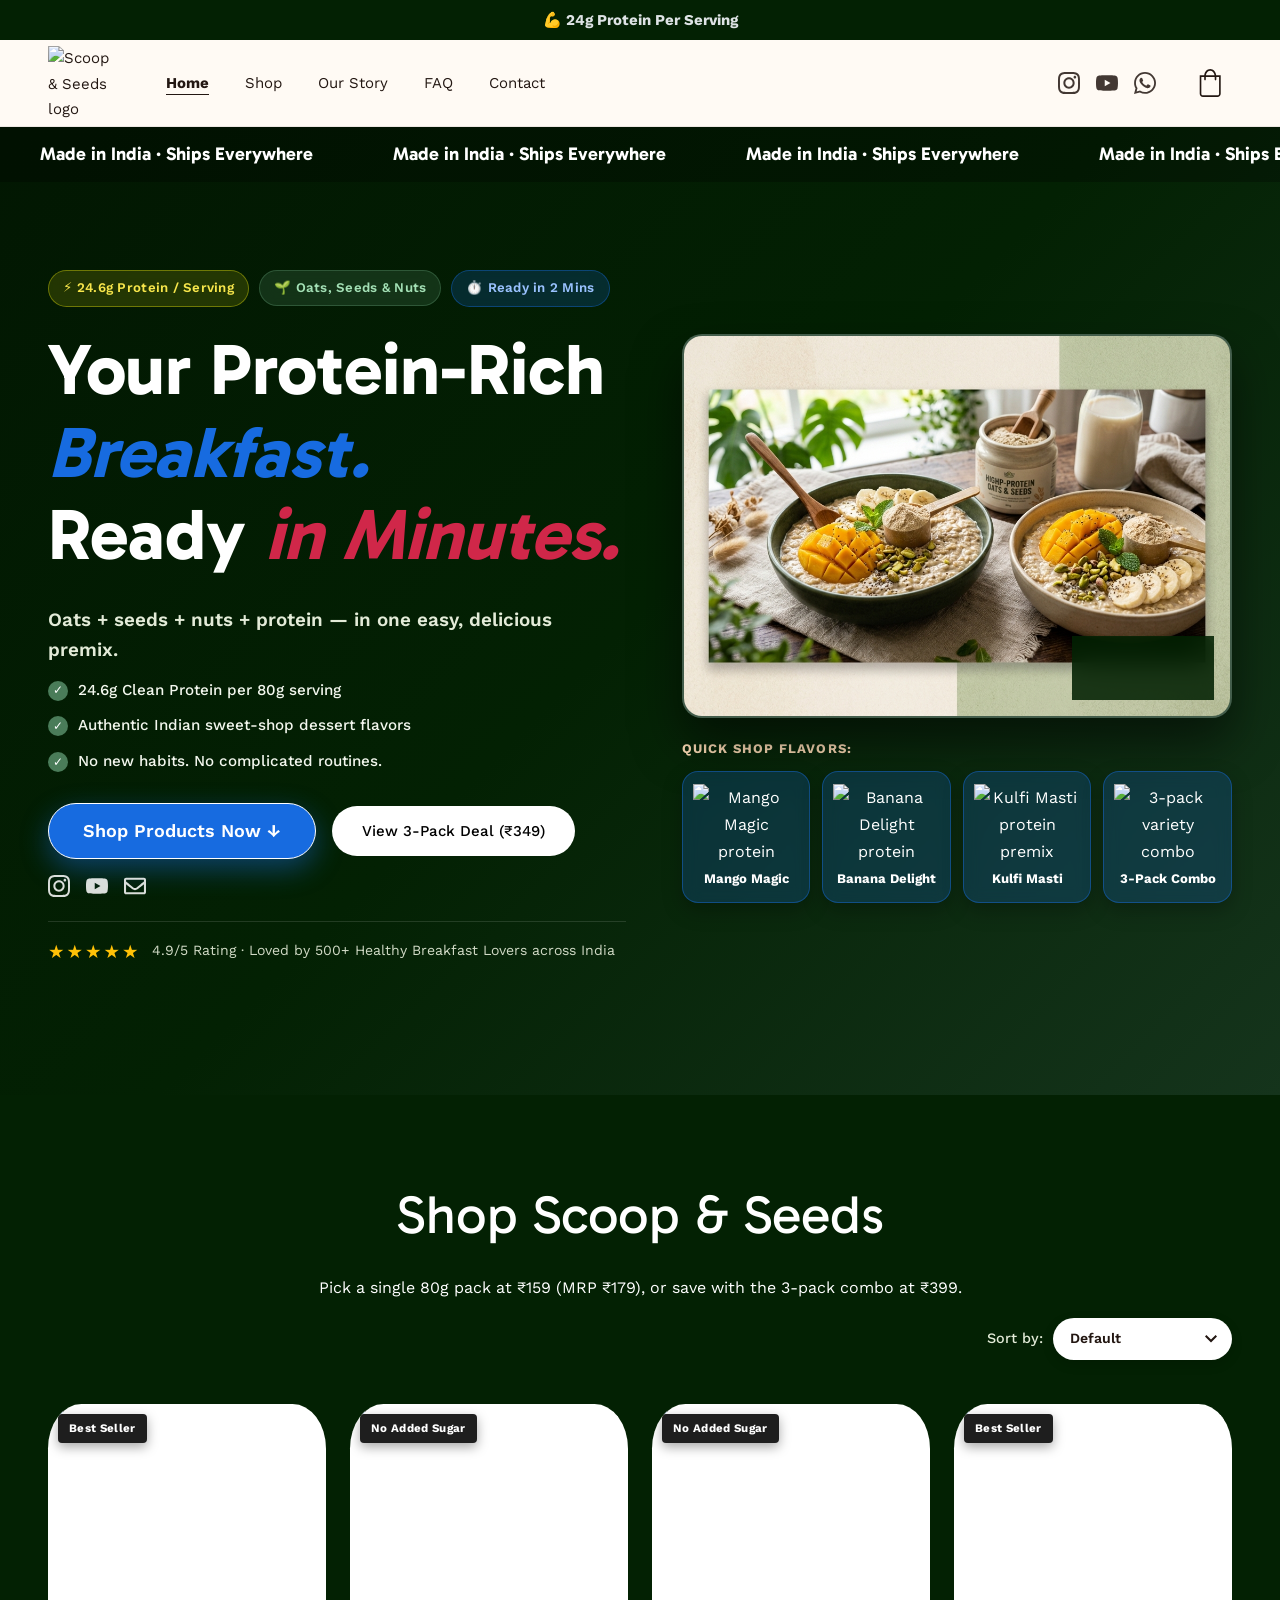
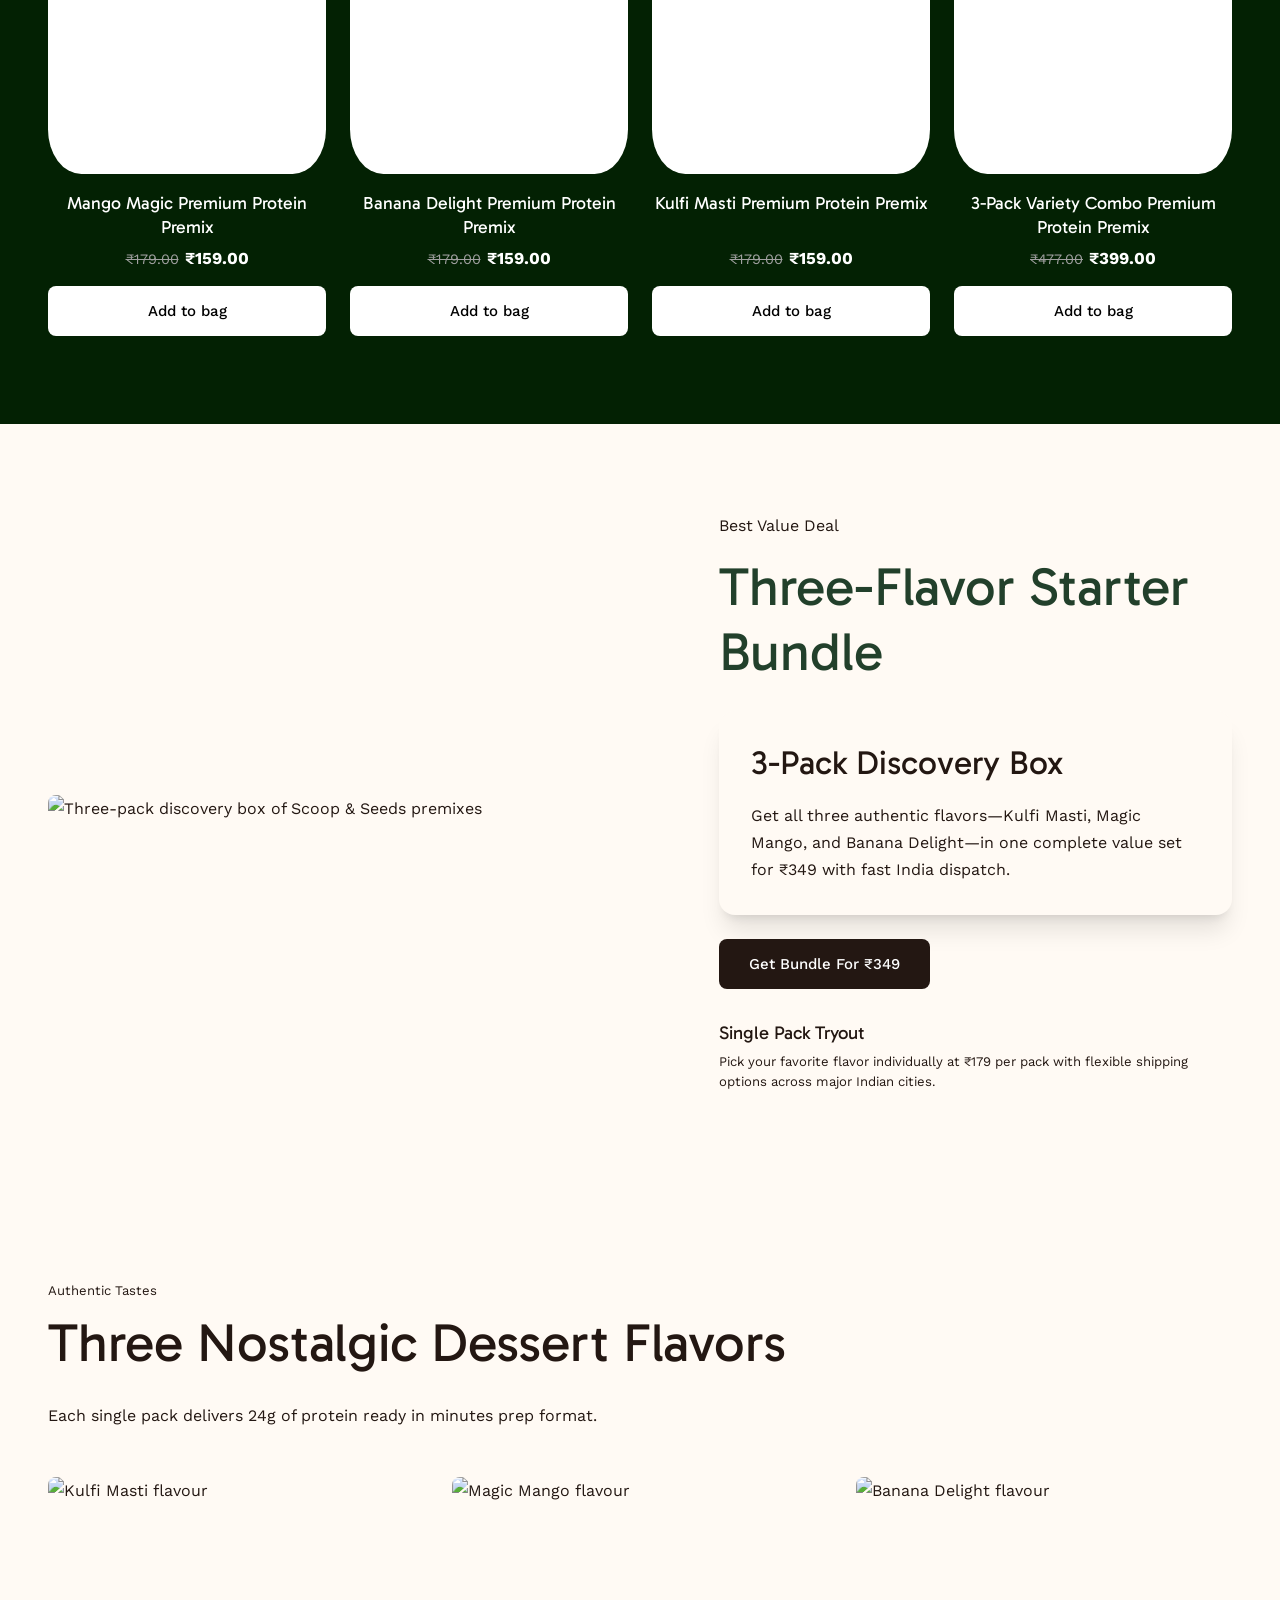
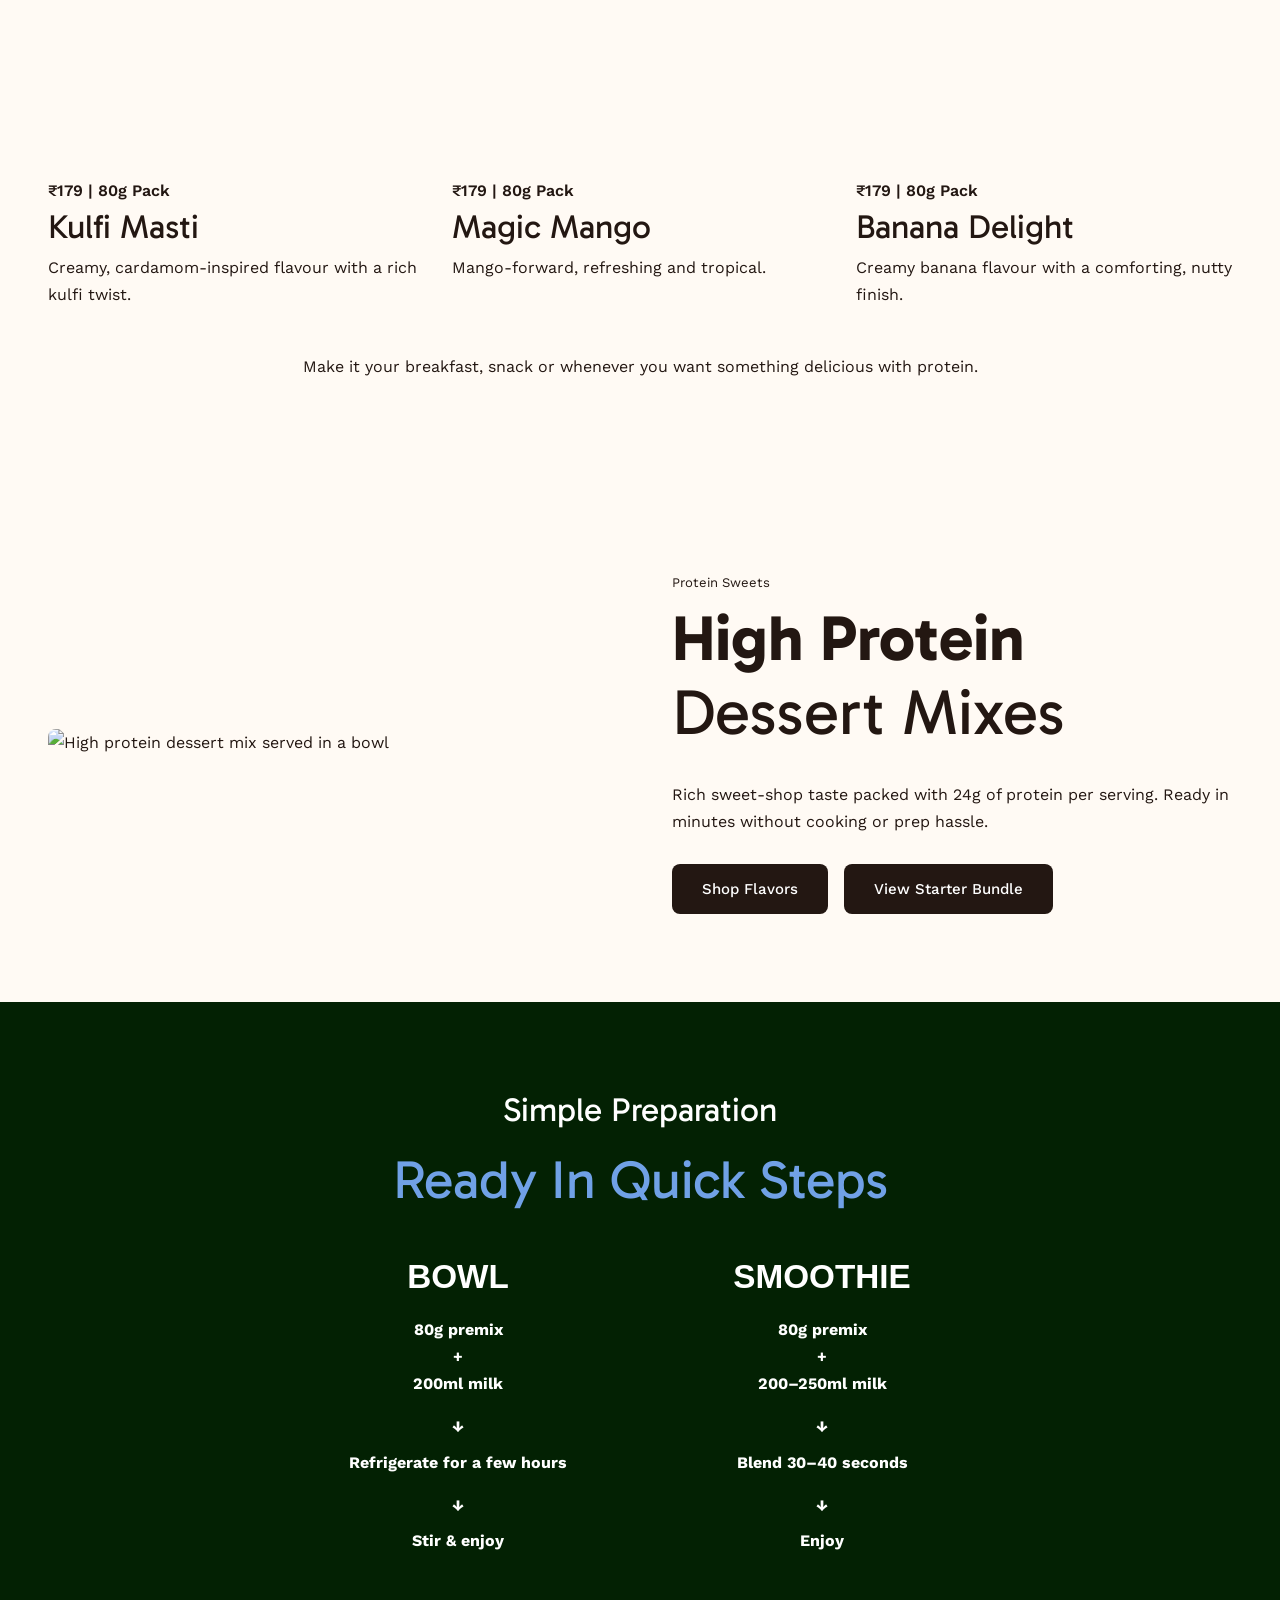
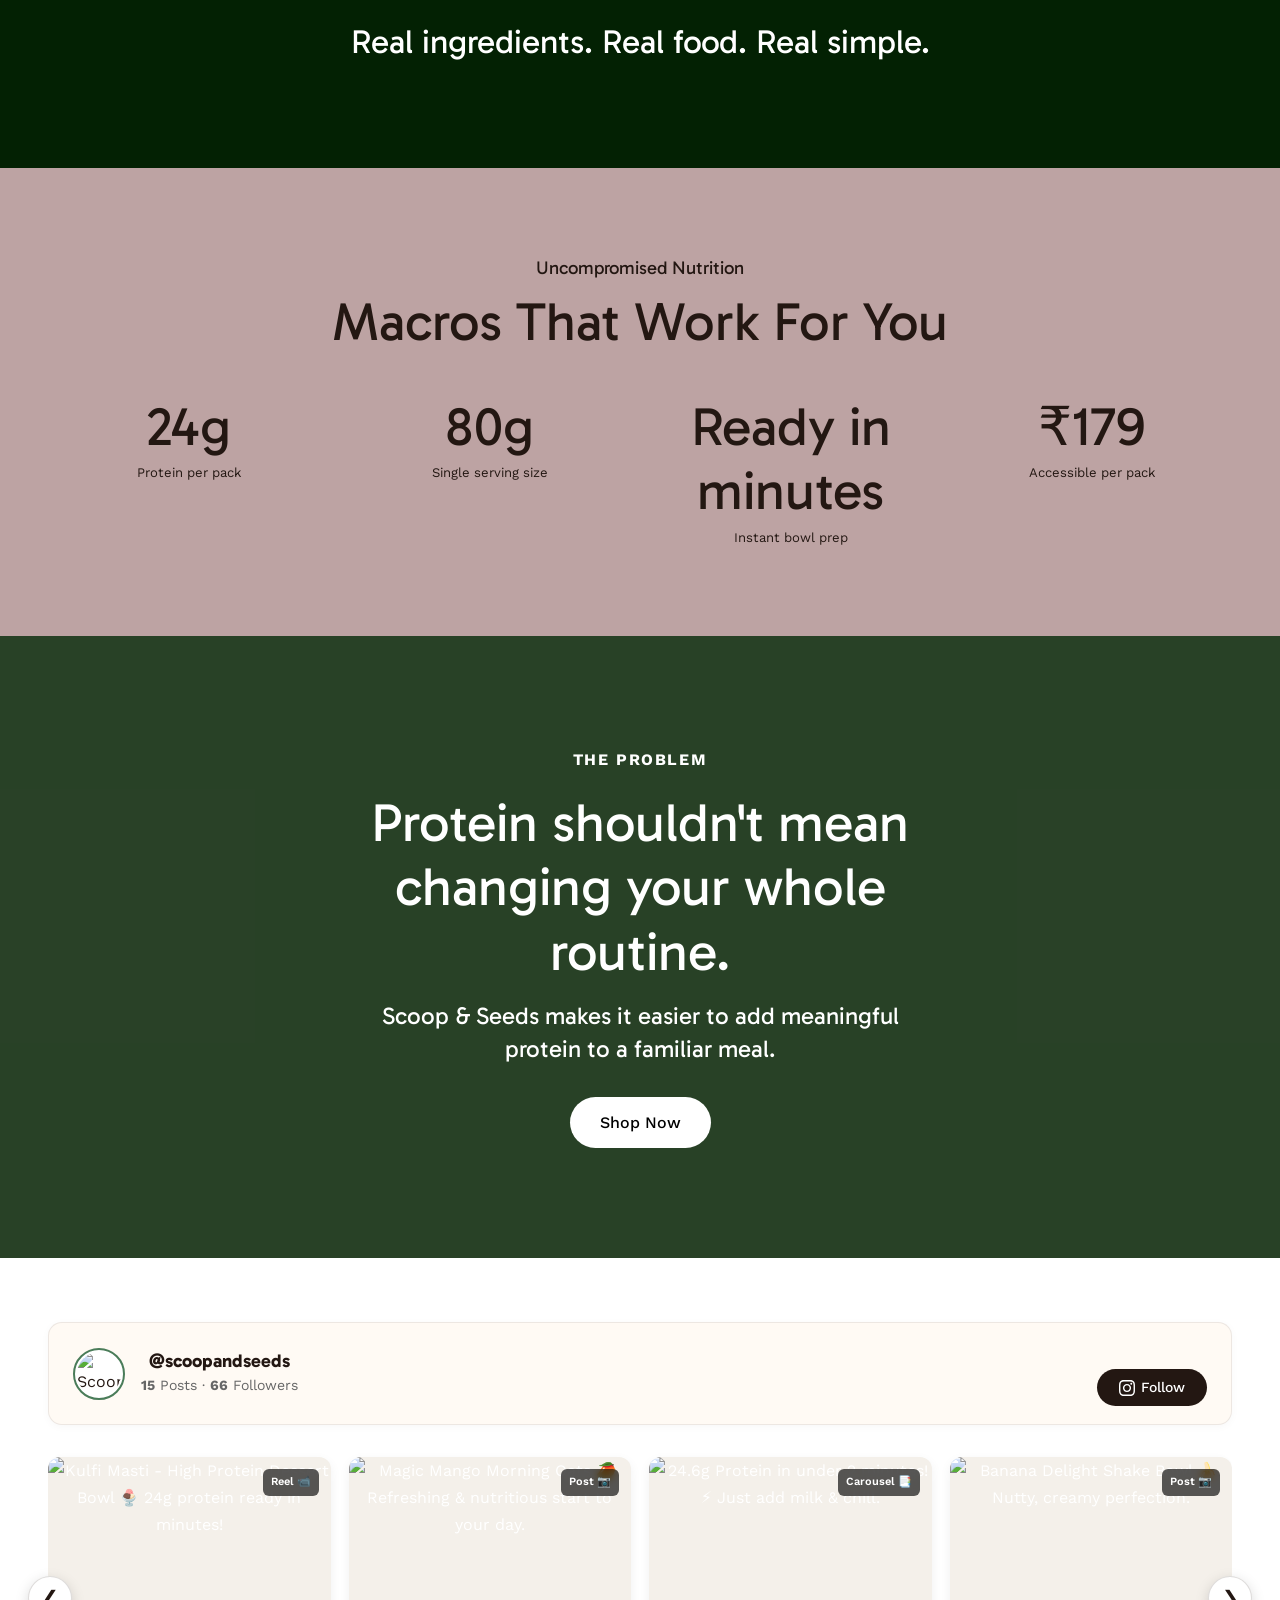
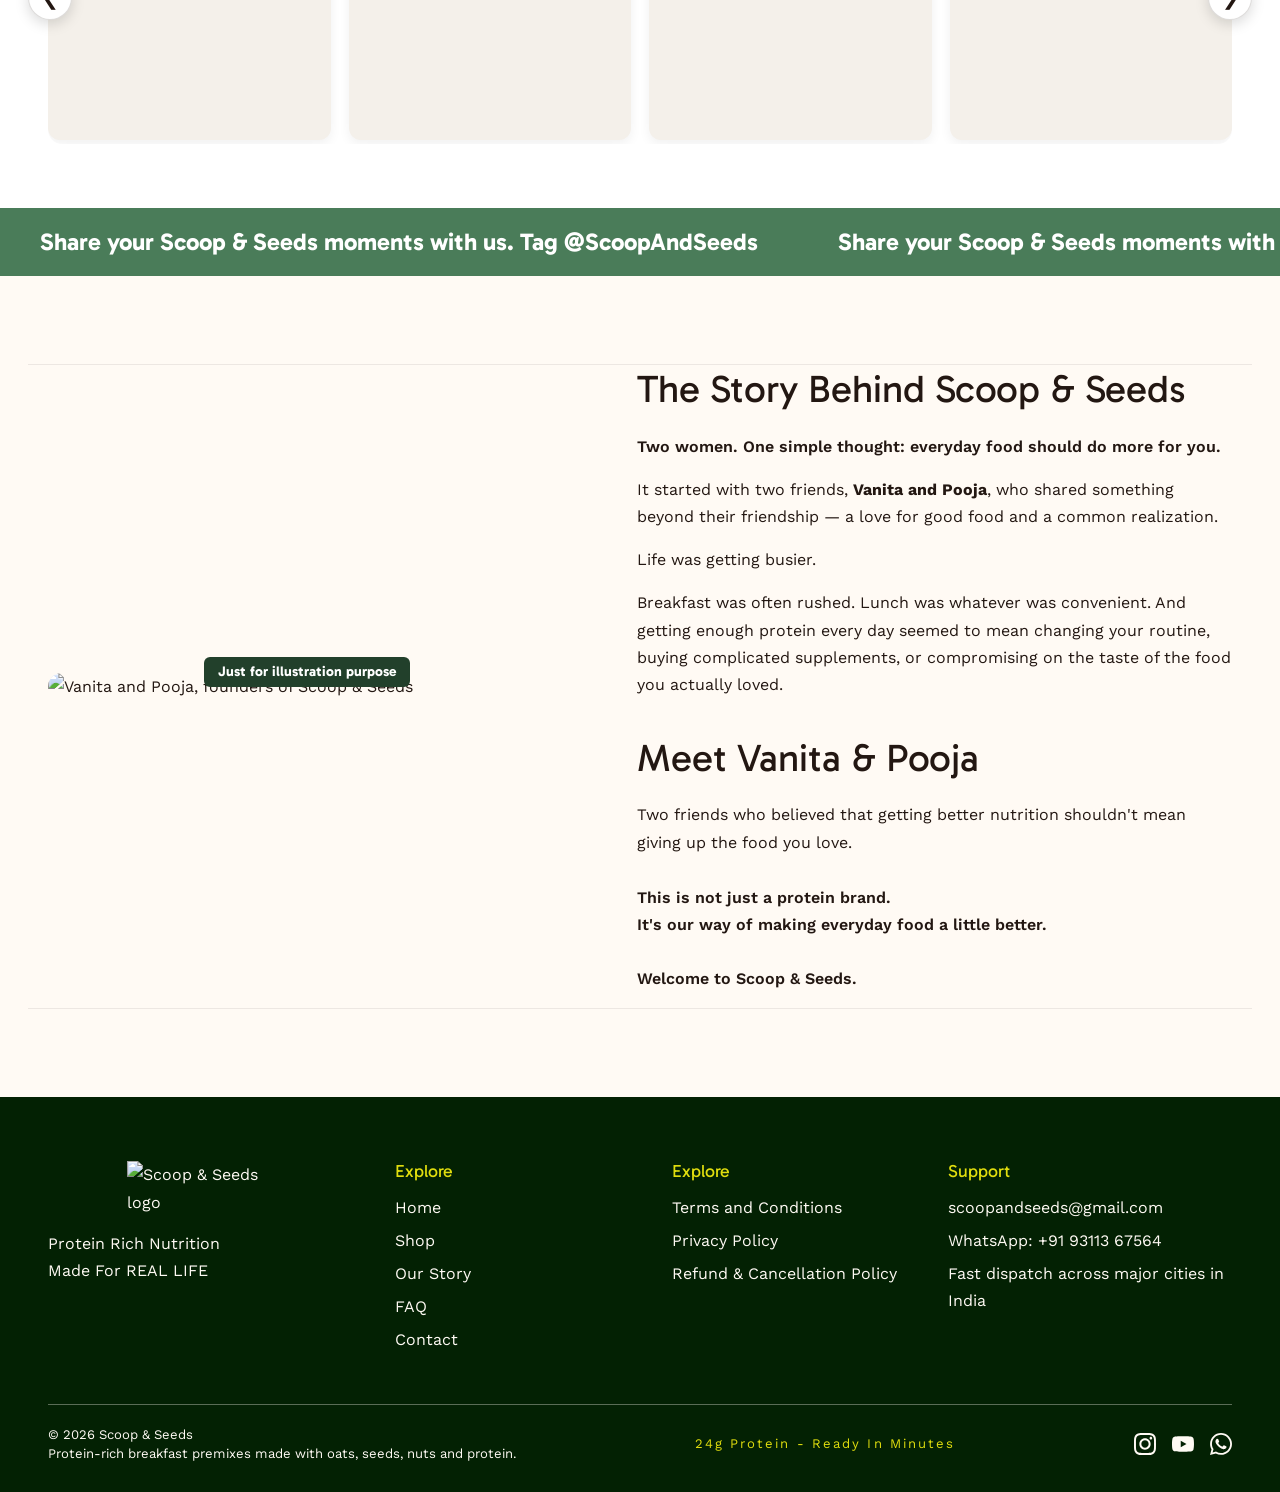
==== commit 68f6f23c: "commit" ====
--- a/index.html
+++ b/index.html
@@ -57,7 +57,8 @@
                     alt="Scoop &amp; Seeds logo">
             </a>
             <ul id="menu">
-                <li><a href="index.html" style="font-weight:700;text-decoration:underline;text-underline-offset:6px;">Home</a></li>
+                <li><a href="index.html"
+                        style="font-weight:700;text-decoration:underline;text-underline-offset:6px;">Home</a></li>
                 <li><a href="pages/shop.html">Shop</a></li>
                 <li><a href="pages/story.html">Our Story</a></li>
                 <li><a href="pages/faq.html">FAQ</a></li>
@@ -108,12 +109,15 @@
                         <span class="hero-chip green">🌱 Oats, Seeds &amp; Nuts</span>
                         <span class="hero-chip blue">⏱️ Ready in 2 Mins</span>
                     </div>
-                    <h1>Your Protein-Rich <span class="b">Breakfast.</span><br>Ready <span class="r">in Minutes.</span></h1>
+                    <h1>Your Protein-Rich <span class="b">Breakfast.</span><br>Ready <span class="r">in Minutes.</span>
+                    </h1>
                     <p class="hero-lead">Oats + seeds + nuts + protein — in one easy, delicious premix.</p>
                     <div class="hero-perks">
                         <div class="perk-item"><span class="check">✓</span> 24.6g Clean Protein per 80g serving</div>
-                        <div class="perk-item"><span class="check">✓</span> Authentic Indian sweet-shop dessert flavors</div>
-                        <div class="perk-item"><span class="check">✓</span> No new habits. No complicated routines.</div>
+                        <div class="perk-item"><span class="check">✓</span> Authentic Indian sweet-shop dessert flavors
+                        </div>
+                        <div class="perk-item"><span class="check">✓</span> No new habits. No complicated routines.
+                        </div>
                     </div>
                     <div class="hero-ctas">
                         <a class="btn blue pill hero-primary-btn" href="shop.html">Shop Products Now ↓</a>
@@ -139,7 +143,8 @@
                 </div>
                 <div class="hero-visual-col">
                     <div class="hero-card-frame">
-                        <img src="hero_banner.png" alt="Scoop &amp; Seeds Protein Breakfast Banner" class="hero-banner-img" loading="eager">
+                        <img src="hero_banner.png" alt="Scoop &amp; Seeds Protein Breakfast Banner"
+                            class="hero-banner-img" loading="eager">
                         <div class="hero-banner-badge">
                             <span class="badge-title">HIGH PROTEIN</span>
                             <span class="badge-sub">24.6g per bowl</span>
@@ -148,19 +153,23 @@
                     <div class="hero-grid-label">Quick Shop Flavors:</div>
                     <div class="hero-grid" aria-label="Our products">
                         <a href="shop.html" class="hero-grid-item">
-                            <img src="https://cdn.zyrosite.com/cdn-ecommerce/store_01M27YS1FVSKZXMWHE8SCDDFYW/assets/06f83700-a582-4f9e-916a-74e39209d7e8.png" alt="Mango Magic protein premix">
+                            <img src="https://cdn.zyrosite.com/cdn-ecommerce/store_01M27YS1FVSKZXMWHE8SCDDFYW/assets/06f83700-a582-4f9e-916a-74e39209d7e8.png"
+                                alt="Mango Magic protein premix">
                             <span>Mango Magic</span>
                         </a>
                         <a href="shop.html" class="hero-grid-item">
-                            <img src="https://cdn.zyrosite.com/cdn-ecommerce/store_01M27YS1FVSKZXMWHE8SCDDFYW/assets/1029421e-8a98-4e58-b7f4-3abce864382b.png" alt="Banana Delight protein premix">
+                            <img src="https://cdn.zyrosite.com/cdn-ecommerce/store_01M27YS1FVSKZXMWHE8SCDDFYW/assets/1029421e-8a98-4e58-b7f4-3abce864382b.png"
+                                alt="Banana Delight protein premix">
                             <span>Banana Delight</span>
                         </a>
                         <a href="shop.html" class="hero-grid-item">
-                            <img src="https://cdn.zyrosite.com/cdn-ecommerce/store_01M27YS1FVSKZXMWHE8SCDDFYW/assets/58b7a0d2-c16b-4c01-8018-5dd8aa41bbe7.png" alt="Kulfi Masti protein premix">
+                            <img src="https://cdn.zyrosite.com/cdn-ecommerce/store_01M27YS1FVSKZXMWHE8SCDDFYW/assets/58b7a0d2-c16b-4c01-8018-5dd8aa41bbe7.png"
+                                alt="Kulfi Masti protein premix">
                             <span>Kulfi Masti</span>
                         </a>
                         <a href="shop.html" class="hero-grid-item">
-                            <img src="https://cdn.zyrosite.com/cdn-ecommerce/store_01M27YS1FVSKZXMWHE8SCDDFYW/assets/de3da0e3-ef99-48ef-8452-822df82d1282.png" alt="3-pack variety combo">
+                            <img src="https://cdn.zyrosite.com/cdn-ecommerce/store_01M27YS1FVSKZXMWHE8SCDDFYW/assets/de3da0e3-ef99-48ef-8452-822df82d1282.png"
+                                alt="3-pack variety combo">
                             <span>3-Pack Combo</span>
                         </a>
                     </div>
@@ -338,14 +347,21 @@
             <div class="wrap">
                 <div class="insta-header">
                     <div class="insta-profile">
-                        <img class="insta-avatar" src="https://assets.zyrosite.com/cdn-cgi/image/format=auto,w=64,h=64,fit=crop/lCACfO20beddAweM/picsart_26-08-27_15-36-24-180-1-9NL1QxAApaIvexKM.png" alt="Scoop &amp; Seeds Instagram">
+                        <img class="insta-avatar"
+                            src="https://assets.zyrosite.com/cdn-cgi/image/format=auto,w=64,h=64,fit=crop/lCACfO20beddAweM/picsart_26-08-27_15-36-24-180-1-9NL1QxAApaIvexKM.png"
+                            alt="Scoop &amp; Seeds Instagram">
                         <div class="insta-info">
-                            <a class="insta-handle" href="https://www.instagram.com/scoopandseeds/" target="_blank" rel="noopener">@scoopandseeds</a>
-                            <div class="insta-stats"><span><strong>15</strong> Posts</span> · <span><strong>66</strong> Followers</span></div>
+                            <a class="insta-handle" href="https://www.instagram.com/scoopandseeds/" target="_blank"
+                                rel="noopener">@scoopandseeds</a>
+                            <div class="insta-stats"><span><strong>15</strong> Posts</span> · <span><strong>66</strong>
+                                    Followers</span></div>
                         </div>
                     </div>
-                    <a class="btn insta-follow-btn" href="https://www.instagram.com/scoopandseeds/" target="_blank" rel="noopener">
-                        <svg class="icon" style="width:16px;height:16px;margin-right:6px"><use href="#i-instagram"/></svg> Follow
+                    <a class="btn insta-follow-btn" href="https://www.instagram.com/scoopandseeds/" target="_blank"
+                        rel="noopener">
+                        <svg class="icon" style="width:16px;height:16px;margin-right:6px">
+                            <use href="#i-instagram" />
+                        </svg> Follow
                     </a>
                 </div>
 
--- a/style.css
+++ b/style.css
@@ -788,7 +788,7 @@
 
 .foot img {
     width: 150px;
-    margin-bottom: 14px;
+    margin: 0 auto 14px;
 }
 
 .foot h5 {
@@ -1737,6 +1737,10 @@
     gap: 16px;
     margin-bottom: 24px;
 }
+.contact-item p {
+    word-break: break-word;
+    overflow-wrap: anywhere;
+}
 .contact-item .icon-box {
     width: 44px;
     height: 44px;
@@ -1893,13 +1897,29 @@
 }
 @media (max-width: 960px) {
     .about-hero-grid,
-    .about-craft-grid {
+    .about-craft-grid,
+    .contact-grid {
         grid-template-columns: 1fr;
-        gap: 40px;
+        gap: 32px;
     }
     .about-cta-box {
         flex-direction: column;
         text-align: center;
         padding: 36px 24px;
     }
+    .contact-info-card,
+    .contact-form {
+        padding: 24px 20px;
+    }
+}
+
+@media (max-width: 576px) {
+    .contact-item {
+        gap: 12px;
+    }
+    .contact-item .icon-box {
+        width: 38px;
+        height: 38px;
+        font-size: 1rem;
+    }
 }
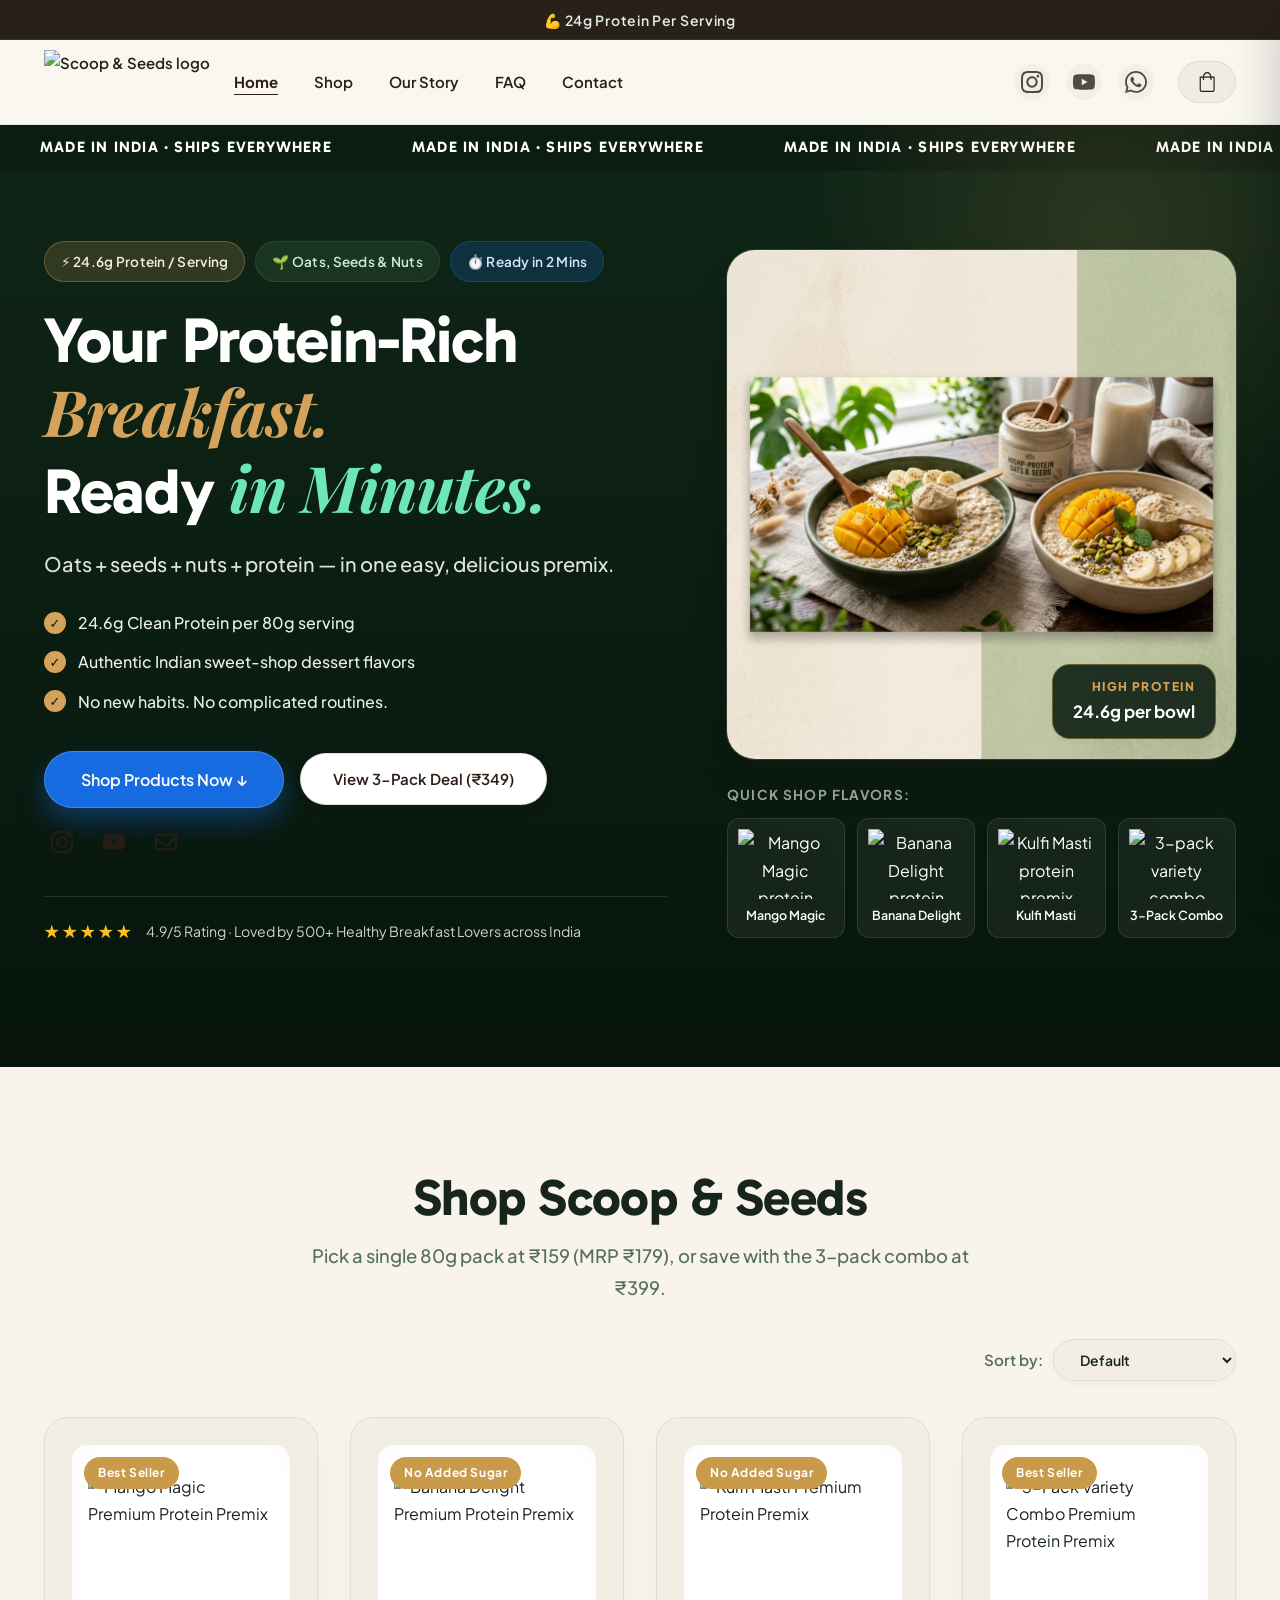
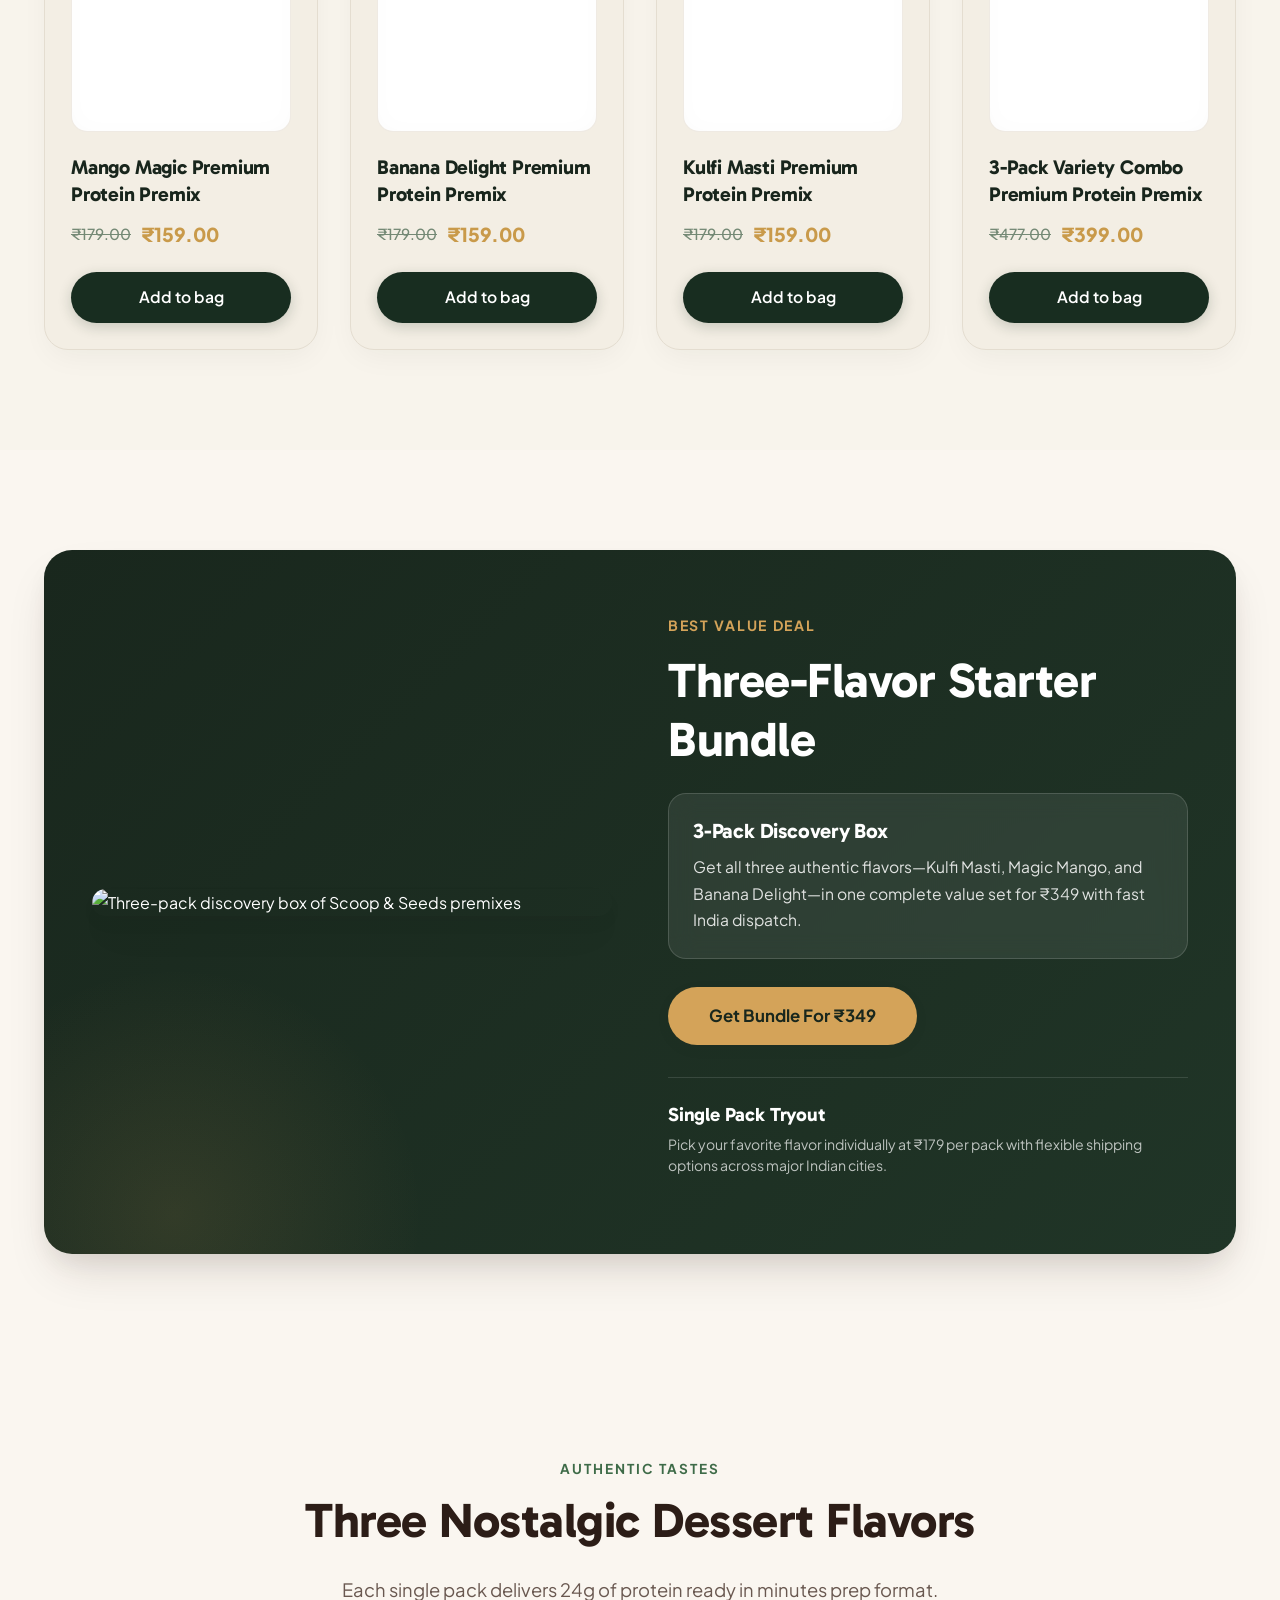
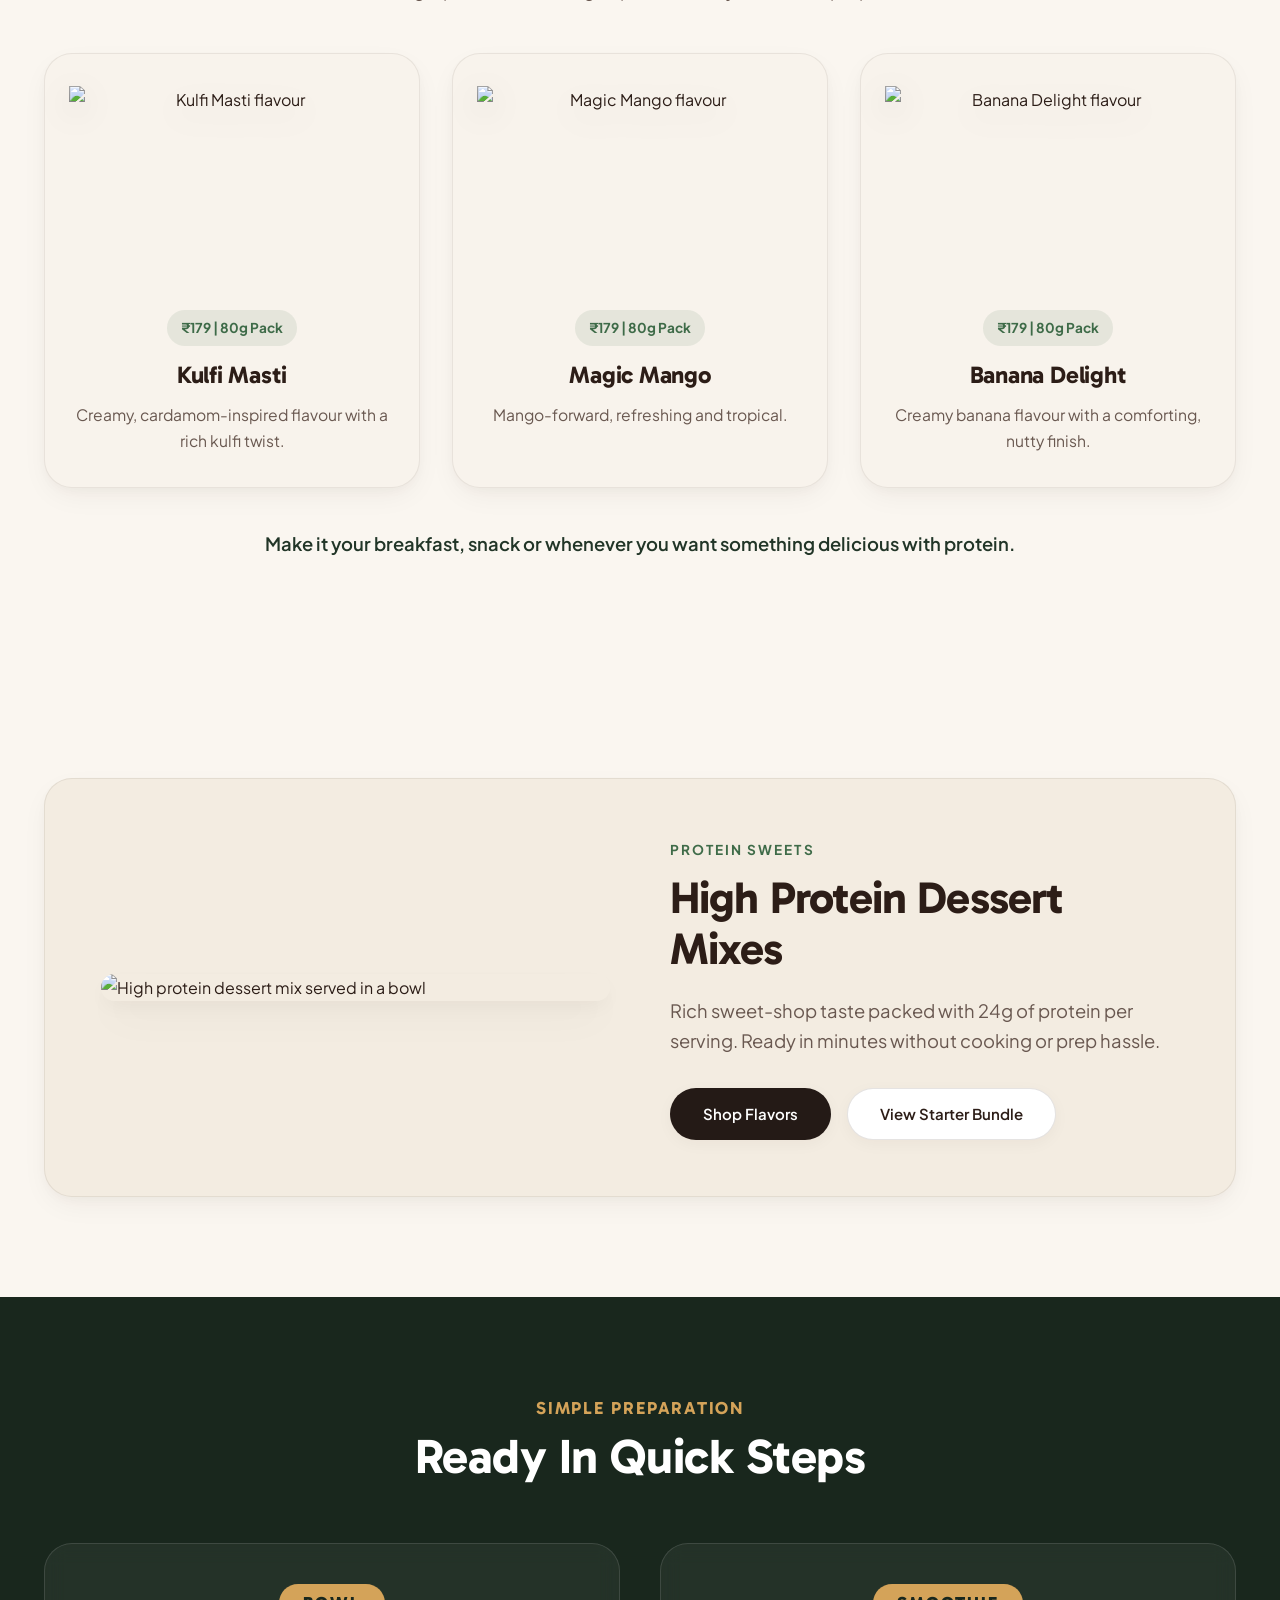
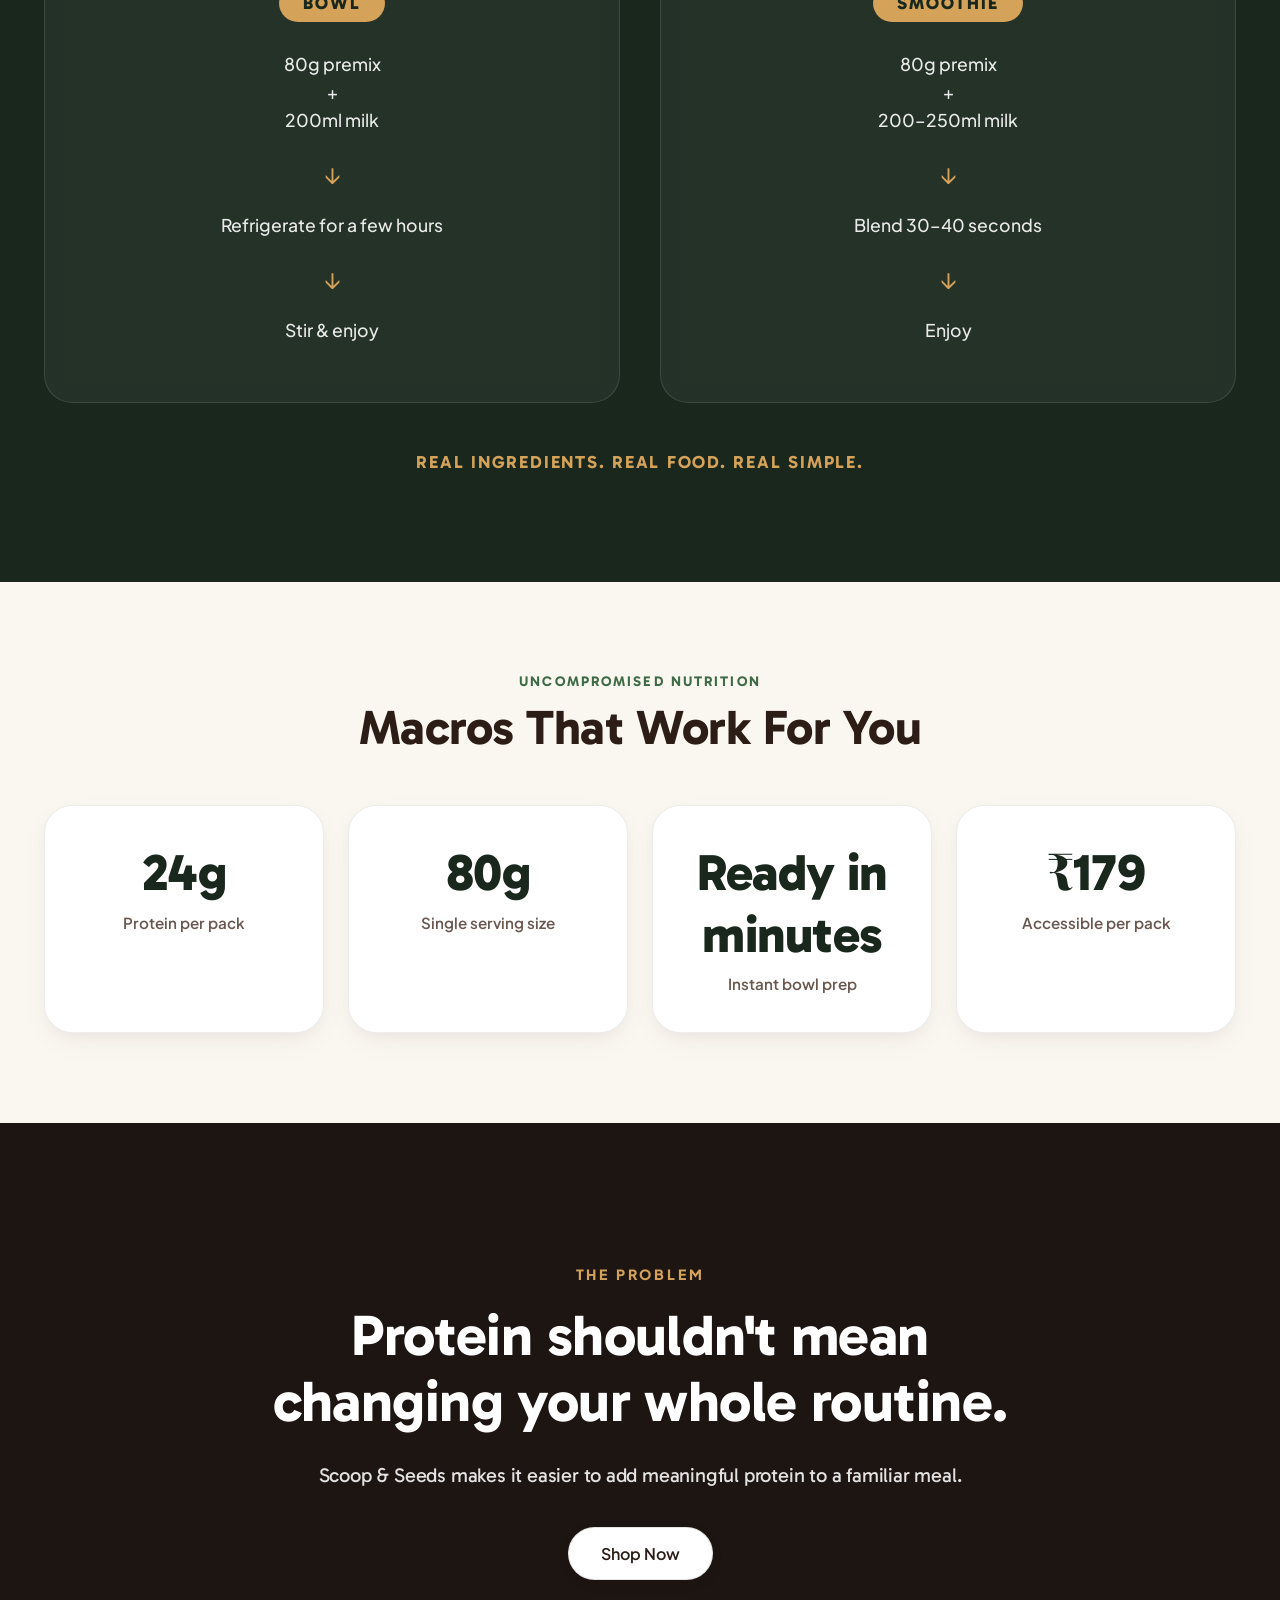
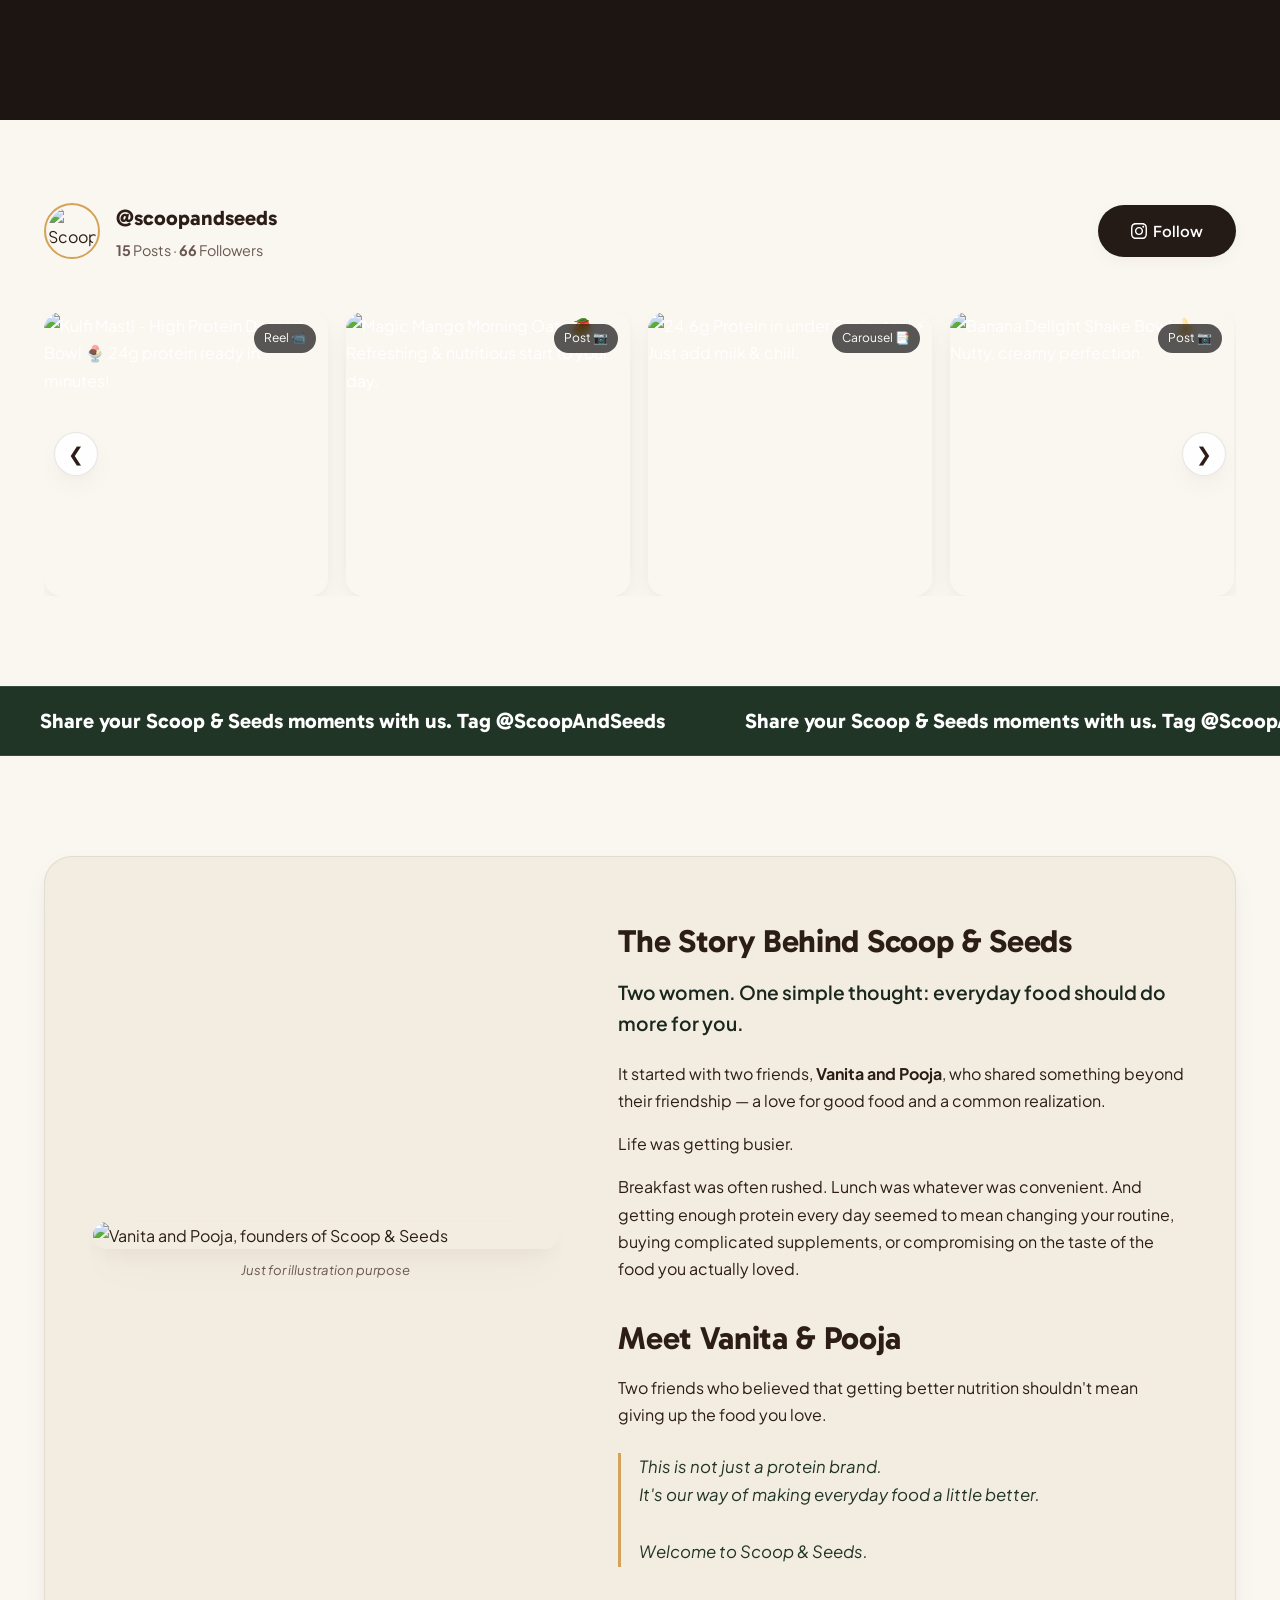
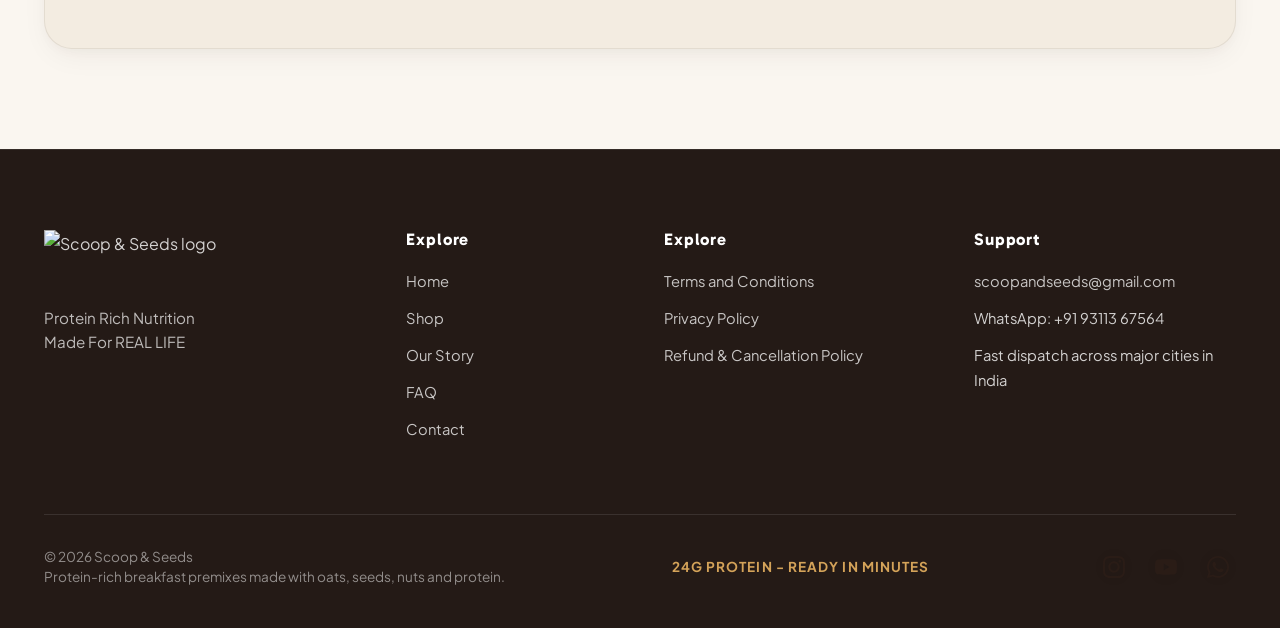
==== commit fb30272c: "commit changes" ====
--- a/index.html
+++ b/index.html
@@ -15,7 +15,7 @@
     <link rel="preconnect" href="https://fonts.googleapis.com">
     <link rel="preconnect" href="https://fonts.gstatic.com" crossorigin>
     <link
-        href="https://fonts.googleapis.com/css2?family=Gabarito:wght@400;600;700&family=Work+Sans:wght@400;500;600&display=swap"
+        href="https://fonts.googleapis.com/css2?family=Gabarito:wght@400;600;700;800&family=Playfair+Display:ital,wght@0,500;0,600;0,700;1,400;1,600&family=Plus+Jakarta+Sans:wght@400;500;600;700&family=Work+Sans:wght@400;500;600;700&display=swap"
         rel="stylesheet">
     <link rel="stylesheet" href="style.css">
 </head>
@@ -26,7 +26,7 @@
     <svg width="0" height="0" style="position:absolute" aria-hidden="true">
         <symbol id="i-instagram" viewBox="0 0 24 24">
             <path
-                d="M12.0027 5.84808C8.59743 5.84808 5.85075 8.59477 5.85075 12C5.85075 15.4053 8.59743 18.1519 12.0027 18.1519C15.4079 18.1519 18.1546 15.4053 18.1546 12C18.1546 8.59477 15.4079 5.84808 12.0027 5.84808ZM12.0027 15.9996C9.80212 15.9996 8.00312 14.2059 8.00312 12C8.00312 9.7941 9.79677 8.00046 12.0027 8.00046C14.2086 8.00046 16.0022 9.7941 16.0022 12C16.0022 14.2059 14.2032 15.9996 12.0027 15.9996ZM19.8412 5.59644C19.8412 6.39421 19.1987 7.03135 18.4062 7.03135C17.6085 7.03135 16.9713 6.38885 16.9713 5.59644C16.9713 4.80402 17.6138 4.16153 18.4062 4.16153C19.1987 4.16153 19.8412 4.80402 19.8412 5.59644ZM23.9157 7.05277C23.8247 5.13063 23.3856 3.42801 21.9775 2.02522C20.5747 0.622429 18.8721 0.183388 16.9499 0.0870135C14.9689 -0.0254238 9.03112 -0.0254238 7.05008 0.0870135C5.1333 0.178034 3.43068 0.617075 2.02253 2.01986C0.614389 3.42265 0.180703 5.12527 0.0843279 7.04742C-0.0281093 9.02845 -0.0281093 14.9662 0.0843279 16.9472C0.175349 18.8694 0.614389 20.572 2.02253 21.9748C3.43068 23.3776 5.12794 23.8166 7.05008 23.913C9.03112 24.0254 14.9689 24.0254 16.9499 23.913C18.8721 23.822 20.5747 23.3829 21.9775 21.9748C23.3803 20.572 23.8193 18.8694 23.9157 16.9472C24.0281 14.9662 24.0281 9.03381 23.9157 7.05277ZM21.3564 19.0728C20.9388 20.1223 20.1303 20.9307 19.0755 21.3537C17.496 21.9802 13.7481 21.8356 12.0027 21.8356C10.2572 21.8356 6.50396 21.9748 4.92984 21.3537C3.88042 20.9361 3.07195 20.1276 2.64897 19.0728C2.02253 17.4934 2.16709 13.7455 2.16709 12C2.16709 10.2546 2.02789 6.50129 2.64897 4.92717C3.06659 3.87776 3.87507 3.06928 4.92984 2.6463C6.50931 2.01986 10.2572 2.16443 12.0027 2.16443C13.7481 2.16443 17.5014 2.02522 19.0755 2.6463C20.1249 3.06392 20.9334 3.8724 21.3564 4.92717C21.9828 6.50665 21.8383 10.2546 21.8383 12C21.8383 13.7455 21.9828 17.4987 21.3564 19.0728Z" />
+                d="M12.0027 5.84808C8.59743 5.84808 5.85075 8.59477 5.85075 12C5.85075 15.4053 8.59743 18.1519 12.0027 18.1519C15.4079 18.1519 18.1546 15.4053 18.1546 12C18.1546 8.59477 15.4079 5.84808 12.0027 5.84808ZM12.0027 15.9996C9.80212 15.9996 8.00312 14.2059 8.00312 12C8.00312 9.7941 9.79677 8.00046 12.0027 8.00046C14.2086 8.00046 16.0022 9.7941 16.0022 12C16.0022 14.2059 14.2032 15.9996 12.0027 15.9996ZM19.8412 5.59644C19.8412 6.39421 19.1987 7.03135 18.4062 7.03135C17.6085 7.03135 16.9713 6.38885 16.9713 5.59644C16.9713 4.80402 17.6138 4.16153 18.4062 4.16153C19.1987 4.16153 19.8412 4.80402 19.8412 5.59644ZM23.9157 7.05277C23.8247 5.13063 23.3856 3.42801 21.9775 2.02522C20.5747 0.622429 18.8721 0.183388 16.9499 0.0870135C14.9689 -0.0254238 9.03112 -0.0254238 7.05008 0.0870135C5.1333 0.178034 3.43068 0.617075 2.02253 2.01986C0.614389 3.42265 0.180703 5.12527 0.0843279 7.04742C-0.0281093 9.02845 -0.0281093 14.9662 0.0843279 16.9472C0.175349 18.8694 0.614389 20.572 2.02253 21.9748C3.43068 23.3776 5.12794 23.8166 7.05008 23.913C9.03112 24.0254 14.9689 24.0254 16.9499 23.913C18.8721 23.822 20.5747 23.829 21.9775 21.9748C23.3803 20.572 23.8193 18.8694 23.9157 16.9472C24.0281 14.9662 24.0281 9.03381 23.9157 7.05277ZM21.3564 19.0728C20.9388 20.1223 20.1303 20.9307 19.0755 21.3537C17.496 21.9802 13.7481 21.8356 12.0027 21.8356C10.2572 21.8356 6.50396 21.9748 4.92984 21.3537C3.88042 20.9361 3.07195 20.1276 2.64897 19.0728C2.02253 17.4934 2.16709 13.7455 2.16709 12C2.16709 10.2546 2.02789 6.50129 2.64897 4.92717C3.06659 3.87776 3.87507 3.06928 4.92984 2.6463C6.50931 2.01986 10.2572 2.16443 12.0027 2.16443C13.7481 2.16443 17.5014 2.02522 19.0755 2.6463C20.1249 3.06392 20.9334 3.8724 21.3564 4.92717C21.9828 6.50665 21.8383 10.2546 21.8383 12C21.8383 13.7455 21.9828 17.4987 21.3564 19.0728Z" />
         </symbol>
         <symbol id="i-whatsapp" viewBox="0 0 24 24">
             <path
@@ -120,7 +120,7 @@
                         </div>
                     </div>
                     <div class="hero-ctas">
-                        <a class="btn blue pill hero-primary-btn" href="shop.html">Shop Products Now ↓</a>
+                        <a class="btn blue pill hero-primary-btn" href="pages/shop.html">Shop Products Now ↓</a>
                         <a class="btn white pill" href="#bundle">View 3-Pack Deal (₹349)</a>
                         <div class="socials">
                             <a href="https://instagram.com/scoopandseeds" target="_blank" rel="noopener"
@@ -143,7 +143,7 @@
                 </div>
                 <div class="hero-visual-col">
                     <div class="hero-card-frame">
-                        <img src="hero_banner.png" alt="Scoop &amp; Seeds Protein Breakfast Banner"
+                        <img src="images/hero_banner.png" alt="Scoop &amp; Seeds Protein Breakfast Banner"
                             class="hero-banner-img" loading="eager">
                         <div class="hero-banner-badge">
                             <span class="badge-title">HIGH PROTEIN</span>
@@ -152,22 +152,22 @@
                     </div>
                     <div class="hero-grid-label">Quick Shop Flavors:</div>
                     <div class="hero-grid" aria-label="Our products">
-                        <a href="shop.html" class="hero-grid-item">
+                        <a href="pages/shop.html" class="hero-grid-item">
                             <img src="https://cdn.zyrosite.com/cdn-ecommerce/store_01M27YS1FVSKZXMWHE8SCDDFYW/assets/06f83700-a582-4f9e-916a-74e39209d7e8.png"
                                 alt="Mango Magic protein premix">
                             <span>Mango Magic</span>
                         </a>
-                        <a href="shop.html" class="hero-grid-item">
+                        <a href="pages/shop.html" class="hero-grid-item">
                             <img src="https://cdn.zyrosite.com/cdn-ecommerce/store_01M27YS1FVSKZXMWHE8SCDDFYW/assets/1029421e-8a98-4e58-b7f4-3abce864382b.png"
                                 alt="Banana Delight protein premix">
                             <span>Banana Delight</span>
                         </a>
-                        <a href="shop.html" class="hero-grid-item">
+                        <a href="pages/shop.html" class="hero-grid-item">
                             <img src="https://cdn.zyrosite.com/cdn-ecommerce/store_01M27YS1FVSKZXMWHE8SCDDFYW/assets/58b7a0d2-c16b-4c01-8018-5dd8aa41bbe7.png"
                                 alt="Kulfi Masti protein premix">
                             <span>Kulfi Masti</span>
                         </a>
-                        <a href="shop.html" class="hero-grid-item">
+                        <a href="pages/shop.html" class="hero-grid-item">
                             <img src="https://cdn.zyrosite.com/cdn-ecommerce/store_01M27YS1FVSKZXMWHE8SCDDFYW/assets/de3da0e3-ef99-48ef-8452-822df82d1282.png"
                                 alt="3-pack variety combo">
                             <span>3-Pack Combo</span>
@@ -178,7 +178,7 @@
         </section>
 
         <!-- PRODUCTS FIRST: Main Shop Section -->
-        <section class="dark" id="shop">
+        <section class="home-shop-section" id="shop">
             <div class="wrap center">
                 <h2>Shop Scoop &amp; Seeds</h2>
                 <p>Pick a single 80g pack at ₹159 (MRP ₹179), or save with the 3-pack combo at ₹399.</p>
@@ -199,22 +199,24 @@
 
         <!-- Starter Bundle Section -->
         <section class="light" id="bundle">
-            <div class="wrap bundle">
-                <img src="https://assets.zyrosite.com/cdn-cgi/image/format=auto,w=1024,fit=crop/lCACfO20beddAweM/combo-of-3-pkt-DNfALjUrOCRAyvem.png"
-                    alt="Three-pack discovery box of Scoop &amp; Seeds premixes" loading="lazy">
-                <div>
-                    <p>Best Value Deal</p>
-                    <h2>Three-Flavor Starter Bundle</h2>
-                    <div class="deal-card">
-                        <h3>3-Pack Discovery Box</h3>
-                        <p style="margin:0">Get all three authentic flavors—Kulfi Masti, Magic Mango, and Banana
-                            Delight—in one complete value set for ₹349 with fast India dispatch.</p>
-                    </div>
-                    <button class="btn" data-add="combo">Get Bundle For ₹349</button>
-                    <div class="single">
-                        <h4>Single Pack Tryout</h4>
-                        <p class="small">Pick your favorite flavor individually at ₹179 per pack with flexible shipping
-                            options across major Indian cities.</p>
+            <div class="wrap">
+                <div class="bundle">
+                    <img src="https://assets.zyrosite.com/cdn-cgi/image/format=auto,w=1024,fit=crop/lCACfO20beddAweM/combo-of-3-pkt-DNfALjUrOCRAyvem.png"
+                        alt="Three-pack discovery box of Scoop &amp; Seeds premixes" loading="lazy">
+                    <div>
+                        <p>Best Value Deal</p>
+                        <h2>Three-Flavor Starter Bundle</h2>
+                        <div class="deal-card">
+                            <h3>3-Pack Discovery Box</h3>
+                            <p style="margin:0">Get all three authentic flavors—Kulfi Masti, Magic Mango, and Banana
+                                Delight—in one complete value set for ₹349 with fast India dispatch.</p>
+                        </div>
+                        <button class="btn" data-add="combo">Get Bundle For ₹349</button>
+                        <div class="single">
+                            <h4>Single Pack Tryout</h4>
+                            <p class="small">Pick your favorite flavor individually at ₹179 per pack with flexible shipping
+                                options across major Indian cities.</p>
+                        </div>
                     </div>
                 </div>
             </div>
@@ -222,10 +224,10 @@
 
         <!-- Flavors Breakdown -->
         <section class="light" id="flavors">
-            <div class="wrap">
+            <div class="wrap center">
                 <p class="kicker">Authentic Tastes</p>
                 <h2>Three Nostalgic Dessert Flavors</h2>
-                <p>Each single pack delivers 24g of protein ready in minutes prep format.</p>
+                <p class="lead">Each single pack delivers 24g of protein ready in minutes prep format.</p>
                 <div class="flavors">
                     <article>
                         <img src="https://assets.zyrosite.com/cdn-cgi/image/format=auto,w=768,fit=crop/lCACfO20beddAweM/c92inj-cZLiL1kPkdEP8l3Z.png"
@@ -256,17 +258,19 @@
 
         <!-- High Protein Dessert Mixes Highlight -->
         <section class="light">
-            <div class="wrap mixes">
-                <img src="https://assets.zyrosite.com/cdn-cgi/image/format=auto,w=1024,fit=crop/lCACfO20beddAweM/8cthhy-9TvGrZn0m9gs69C6.png"
-                    alt="High protein dessert mix served in a bowl" loading="lazy">
-                <div>
-                    <p class="kicker">Protein Sweets</p>
-                    <h1><strong>High Protein</strong> Dessert Mixes</h1>
-                    <p>Rich sweet-shop taste packed with 24g of protein per serving. Ready in minutes without cooking or
-                        prep hassle.</p>
-                    <div class="btns">
-                        <a class="btn" href="#shop">Shop Flavors</a>
-                        <a class="btn" href="#bundle">View Starter Bundle</a>
+            <div class="wrap">
+                <div class="mixes">
+                    <img src="https://assets.zyrosite.com/cdn-cgi/image/format=auto,w=1024,fit=crop/lCACfO20beddAweM/8cthhy-9TvGrZn0m9gs69C6.png"
+                        alt="High protein dessert mix served in a bowl" loading="lazy">
+                    <div>
+                        <p class="kicker">Protein Sweets</p>
+                        <h1><strong>High Protein</strong> Dessert Mixes</h1>
+                        <p class="lead">Rich sweet-shop taste packed with 24g of protein per serving. Ready in minutes without cooking or
+                            prep hassle.</p>
+                        <div class="btns">
+                            <a class="btn primary" href="#shop">Shop Flavors</a>
+                            <a class="btn white" href="#bundle">View Starter Bundle</a>
+                        </div>
                     </div>
                 </div>
             </div>
@@ -390,26 +394,28 @@
 
         <!-- OWNER DETAILS: Move to the last section before Contact & Footer -->
         <section class="light" id="story">
-            <div class="wrap story">
-                <figure>
-                    <img src="https://assets.zyrosite.com/cdn-cgi/image/format=auto,w=1024,fit=crop/lCACfO20beddAweM/1000176363-p31gWfteTJ7EB0k4.png"
-                        alt="Vanita and Pooja, founders of Scoop &amp; Seeds" loading="lazy">
-                    <figcaption>Just for illustration purpose</figcaption>
-                </figure>
-                <div>
-                    <h3>The Story Behind Scoop &amp; Seeds</h3>
-                    <p class="lead">Two women. One simple thought: everyday food should do more for you.</p>
-                    <p>It started with two friends, <strong>Vanita and Pooja</strong>, who shared something beyond their
-                        friendship — a love for good food and a common realization.</p>
-                    <p>Life was getting busier.</p>
-                    <p>Breakfast was often rushed. Lunch was whatever was convenient. And getting enough protein every
-                        day seemed to mean changing your routine, buying complicated supplements, or compromising on the
-                        taste of the food you actually loved.</p>
-                    <h3 style="margin-top:36px">Meet Vanita &amp; Pooja</h3>
-                    <p>Two friends who believed that getting better nutrition shouldn't mean giving up the food you
-                        love.</p>
-                    <p class="close">This is not just a protein brand.<br>It's our way of making everyday food a little
-                        better.<br><br>Welcome to Scoop &amp; Seeds.</p>
+            <div class="wrap">
+                <div class="story">
+                    <figure>
+                        <img src="https://assets.zyrosite.com/cdn-cgi/image/format=auto,w=1024,fit=crop/lCACfO20beddAweM/1000176363-p31gWfteTJ7EB0k4.png"
+                            alt="Vanita and Pooja, founders of Scoop &amp; Seeds" loading="lazy">
+                        <figcaption>Just for illustration purpose</figcaption>
+                    </figure>
+                    <div>
+                        <h3>The Story Behind Scoop &amp; Seeds</h3>
+                        <p class="lead">Two women. One simple thought: everyday food should do more for you.</p>
+                        <p>It started with two friends, <strong>Vanita and Pooja</strong>, who shared something beyond their
+                            friendship — a love for good food and a common realization.</p>
+                        <p>Life was getting busier.</p>
+                        <p>Breakfast was often rushed. Lunch was whatever was convenient. And getting enough protein every
+                            day seemed to mean changing your routine, buying complicated supplements, or compromising on the
+                            taste of the food you actually loved.</p>
+                        <h3 style="margin-top:36px">Meet Vanita &amp; Pooja</h3>
+                        <p>Two friends who believed that getting better nutrition shouldn't mean giving up the food you
+                            love.</p>
+                        <p class="close">This is not just a protein brand.<br>It's our way of making everyday food a little
+                            better.<br><br>Welcome to Scoop &amp; Seeds.</p>
+                    </div>
                 </div>
             </div>
         </section>
--- a/style.css
+++ b/style.css
@@ -1,22 +1,48 @@
+@import url('https://fonts.googleapis.com/css2?family=Gabarito:wght@400;600;700;800&family=Playfair+Display:ital,wght@0,500;0,600;0,700;1,400;1,600&family=Plus+Jakarta+Sans:wght@400;500;600;700&family=Work+Sans:wght@400;500;600;700&display=swap');
+
 :root {
-    --forest: #032103;
-    --forest-2: #22402b;
-    --leaf: #4a7c59;
-    --cream: #fffaf4;
-    --sand: #ffdeb7;
-    --cocoa: #231712;
-    --cocoa-hover: #4f4541;
-    --rose: #bda3a3;
-    --blue: #176be0;
-    --red: #d02749;
-    --lime: #e0dd0e;
-    --sky: #70a1e6;
-
-    --font-head: 'Gabarito', system-ui, sans-serif;
-    --font-body: 'Work Sans', system-ui, sans-serif;
-
-    --max: 1224px;
-    --radius: 8px;
+    /* HERO EXCLUSIVE COLOR TOKENS - STRICTLY USED ONLY IN HERO SECTIONS */
+    --hero-bg: #0A1C11;
+    --hero-bg-gradient: linear-gradient(180deg, #0F2617 0%, #07150C 100%);
+
+    /* OTHER NON-HERO SECTION COLORS - DISTINCT FROM HERO COLOR */
+    --topbar-bg: #2A201A;
+    --section-dark: #19271D;
+    --section-dark-2: #213527;
+    --problem-dark: #1D1512;
+    --footer-bg: #241A16;
+
+    --leaf: #3E6B48;
+    --cream: #FAF6F0;
+    --ivory: #F3ECE1;
+    --cream-card: #F8F3EC;
+    --sand: #E7D7C3;
+    --sand-light: #F4ECE1;
+    --cocoa: #2C1D17;
+    --cocoa-hover: #453028;
+    --cocoa-muted: #695850;
+    --gold: #D4A359;
+    --gold-light: #F7EDD8;
+    --blue: #176BE0;
+    --blue-dark: #1255B3;
+    --red: #D02749;
+    --red-soft: #FDE8EC;
+    --lime: #809623;
+
+    --font-serif: 'Playfair Display', Georgia, serif;
+    --font-head: 'Gabarito', 'Playfair Display', sans-serif;
+    --font-body: 'Plus Jakarta Sans', 'Work Sans', system-ui, sans-serif;
+
+    --max: 1240px;
+    --radius-sm: 12px;
+    --radius: 18px;
+    --radius-lg: 28px;
+    --radius-pill: 999px;
+
+    --shadow-sm: 0 4px 16px rgba(44, 29, 23, 0.04);
+    --shadow-md: 0 10px 30px -5px rgba(44, 29, 23, 0.06), 0 4px 12px -2px rgba(44, 29, 23, 0.03);
+    --shadow-lg: 0 20px 40px -10px rgba(44, 29, 23, 0.1), 0 8px 20px -4px rgba(44, 29, 23, 0.05);
+    --shadow-hover: 0 24px 48px -12px rgba(44, 29, 23, 0.15), 0 12px 24px -6px rgba(44, 29, 23, 0.08);
 }
 
 *,
@@ -27,7 +53,7 @@
 
 html {
     scroll-behavior: smooth;
-    scroll-padding-top: 90px;
+    scroll-padding-top: 100px;
 }
 
 body {
@@ -36,46 +62,51 @@
     font-size: 16px;
     line-height: 1.7;
     color: var(--cocoa);
-    background: var(--cream);
+    background-color: var(--cream);
+    background-image: radial-gradient(rgba(212, 163, 89, 0.04) 1px, transparent 0);
+    background-size: 32px 32px;
     -webkit-font-smoothing: antialiased;
+    -moz-osx-font-smoothing: grayscale;
+    overflow-x: hidden;
 }
 
 img {
     max-width: 100%;
+    height: auto;
     display: block;
 }
 
 a {
     color: inherit;
-}
-
-h1,
-h2,
-h3,
-h4,
-h5 {
+    transition: all 0.25s ease;
+}
+
+h1, h2, h3, h4, h5, h6 {
     font-family: var(--font-head);
-    font-weight: 400;
-    margin: 0 0 .5em;
+    font-weight: 700;
+    color: var(--cocoa);
+    margin: 0 0 0.5em;
     line-height: 1.15;
+    letter-spacing: -0.01em;
 }
 
 h1 {
-    font-size: clamp(2.6rem, 6vw, 4.5rem);
+    font-size: clamp(2.5rem, 5vw, 4.2rem);
+    letter-spacing: -0.02em;
 }
 
 h2 {
-    font-size: clamp(2rem, 4.2vw, 3.5rem);
+    font-size: clamp(2rem, 3.8vw, 3.2rem);
     line-height: 1.2;
 }
 
 h3 {
-    font-size: clamp(1.5rem, 2.6vw, 2.25rem);
+    font-size: clamp(1.4rem, 2.5vw, 2.1rem);
     line-height: 1.25;
 }
 
 h4 {
-    font-size: 1.15rem;
+    font-size: 1.2rem;
     line-height: 1.35;
 }
 
@@ -83,8 +114,14 @@
     margin: 0 0 1em;
 }
 
+p.lead {
+    font-size: 1.15rem;
+    color: var(--cocoa-muted);
+    line-height: 1.65;
+}
+
 :focus-visible {
-    outline: 3px solid var(--blue);
+    outline: 3px solid var(--gold);
     outline-offset: 3px;
 }
 
@@ -92,24 +129,38 @@
     width: 100%;
     max-width: var(--max);
     margin: 0 auto;
-    padding: 0 20px;
+    padding: 0 24px;
 }
 
 section {
-    padding: 88px 0;
-}
-
+    padding: 100px 0;
+    position: relative;
+}
+
+/* Section Colors */
 .dark {
-    background: var(--forest);
-    color: #fff;
+    background: var(--section-dark);
+    color: #F7FAF7;
+}
+
+.dark h1, .dark h2, .dark h3, .dark h4, .dark h5 {
+    color: #FFFFFF;
+}
+
+.dark p.lead {
+    color: rgba(247, 250, 247, 0.82);
 }
 
 .light {
     background: var(--cream);
 }
 
+.bg-ivory {
+    background: var(--ivory);
+}
+
 .small {
-    font-size: .82rem;
+    font-size: 0.85rem;
     line-height: 1.5;
 }
 
@@ -118,8 +169,18 @@
 }
 
 .kicker {
-    font-size: .82rem;
-    margin-bottom: 8px;
+    font-family: var(--font-body);
+    font-weight: 700;
+    font-size: 0.85rem;
+    text-transform: uppercase;
+    letter-spacing: 0.15em;
+    color: var(--leaf);
+    margin-bottom: 12px;
+    display: inline-block;
+}
+
+.dark .kicker {
+    color: var(--gold);
 }
 
 .icon {
@@ -128,144 +189,218 @@
     fill: currentColor;
 }
 
-/* Buttons */
+/* ==========================================================================
+   BUTTONS & CTAS
+   ========================================================================== */
 .btn {
     display: inline-flex;
     align-items: center;
     justify-content: center;
-    padding: 16px 30px;
-    border-radius: var(--radius);
+    padding: 16px 32px;
+    border-radius: var(--radius-pill);
     background: var(--cocoa);
-    color: #fff;
-    border: 0;
-    font: 500 15px/1.2 var(--font-body);
+    color: #FFFFFF;
+    border: 1px solid transparent;
+    font: 600 15px/1.2 var(--font-body);
     text-decoration: none;
     cursor: pointer;
-    transition: background .2s, transform .2s;
+    transition: all 0.3s cubic-bezier(0.16, 1, 0.3, 1);
+    box-shadow: var(--shadow-sm);
+    position: relative;
+    overflow: hidden;
 }
 
 .btn:hover {
     background: var(--cocoa-hover);
-    transform: translateY(-2px);
+    transform: translateY(-3px);
+    box-shadow: var(--shadow-md);
+    color: #FFFFFF;
+}
+
+.btn:active {
+    transform: translateY(-1px);
 }
 
 .btn.pill {
-    border-radius: 999px;
+    border-radius: var(--radius-pill);
 }
 
 .btn.blue {
     background: var(--blue);
-    border: 1px solid #fff;
+    color: #FFFFFF;
+    border: 1px solid rgba(255, 255, 255, 0.2);
 }
 
 .btn.blue:hover {
-    background: #1258b8;
+    background: var(--blue-dark);
+    box-shadow: 0 10px 24px rgba(23, 107, 224, 0.35);
 }
 
 .btn.white {
-    background: #fff;
-    color: #000;
+    background: #FFFFFF;
+    color: var(--cocoa);
+    border: 1px solid rgba(44, 29, 23, 0.12);
 }
 
 .btn.white:hover {
-    background: #f1f1f1;
+    background: var(--sand-light);
+    border-color: rgba(44, 29, 23, 0.25);
 }
 
 .btn.leaf {
     background: var(--leaf);
+    color: #FFFFFF;
 }
 
 .btn.leaf:hover {
-    background: var(--cocoa);
+    background: var(--section-dark-2);
+    box-shadow: 0 10px 24px rgba(62, 107, 72, 0.3);
+}
+
+.btn.primary {
+    background: var(--footer-bg);
+    color: #FFFFFF;
+}
+
+.btn.primary:hover {
+    background: var(--cocoa-hover);
+    box-shadow: 0 10px 24px rgba(36, 26, 22, 0.3);
 }
 
 .btn.full {
     width: 100%;
 }
 
-/* Top bar + marquee */
+/* ==========================================================================
+   TOP ANNOUNCEMENT BAR & MARQUEE
+   ========================================================================== */
 .topbar {
-    background: var(--forest);
-    color: #dee3e5;
+    background: var(--topbar-bg);
+    color: #E2EBE5;
     text-align: center;
-    font: 700 15px/40px 'Work Sans', sans-serif;
+    font: 600 14px/40px var(--font-body);
     height: 40px;
+    letter-spacing: 0.05em;
     overflow: hidden;
+    border-bottom: 1px solid rgba(255, 255, 255, 0.08);
 }
 
 .marquee {
     overflow: hidden;
     white-space: nowrap;
-    color: #fff;
+    color: #FFFFFF;
     font-family: var(--font-head);
     font-weight: 700;
 }
 
 .marquee-track {
     display: inline-flex;
-    animation: scroll 28s linear infinite;
+    animation: scroll 30s linear infinite;
 }
 
 .marquee span {
     padding: 0 2.5rem;
+    display: inline-flex;
+    align-items: center;
+    gap: 8px;
 }
 
 .marquee.big {
-    background: var(--leaf);
-    font-size: 1.5rem;
-    padding: 14px 0;
+    background: var(--section-dark-2);
+    font-size: 1.3rem;
+    padding: 16px 0;
+    border-top: 1px solid rgba(255, 255, 255, 0.1);
+    border-bottom: 1px solid rgba(255, 255, 255, 0.1);
 }
 
 .marquee.slim {
-    background: rgba(0, 0, 0, .28);
-    font-size: 1.15rem;
-    padding: 12px 0;
+    background: rgba(0, 0, 0, 0.25);
+    font-size: 0.95rem;
+    padding: 10px 0;
+    letter-spacing: 0.08em;
+    text-transform: uppercase;
 }
 
 @keyframes scroll {
-    to {
-        transform: translateX(-50%);
-    }
-}
-
-/* Header */
+    0% { transform: translateX(0); }
+    100% { transform: translateX(-50%); }
+}
+
+/* ==========================================================================
+   HEADER & NAVIGATION
+   ========================================================================== */
 header.site {
     position: sticky;
     top: 0;
-    z-index: 50;
-    background: var(--cream);
-    border-bottom: 1px solid rgba(35, 23, 18, .08);
+    z-index: 100;
+    background: rgba(250, 246, 240, 0.88);
+    backdrop-filter: blur(16px);
+    -webkit-backdrop-filter: blur(16px);
+    border-bottom: 1px solid rgba(44, 29, 23, 0.08);
+    transition: all 0.3s ease;
 }
 
 .nav {
     display: flex;
     align-items: center;
-    gap: 32px;
-    min-height: 86px;
+    justify-content: space-between;
+    gap: 24px;
+    min-height: 84px;
+}
+
+.logo {
+    display: flex;
+    align-items: center;
+    text-decoration: none;
 }
 
 .logo img {
-    height: 74px;
-    width: 74px;
+    height: 64px;
+    width: auto;
     object-fit: contain;
+    transition: transform 0.3s ease;
+}
+
+.logo:hover img {
+    transform: scale(1.04);
 }
 
 .nav ul {
     display: flex;
+    align-items: center;
     gap: 36px;
     list-style: none;
-    margin: 0 auto 0 12px;
+    margin: 0;
     padding: 0;
 }
 
 .nav a {
     text-decoration: none;
     font-size: 15px;
-}
-
-.nav ul a:hover {
-    text-decoration: underline;
-    text-underline-offset: 6px;
+    font-weight: 600;
+    color: var(--cocoa);
+    position: relative;
+    padding: 6px 0;
+}
+
+.nav ul a::after {
+    content: '';
+    position: absolute;
+    bottom: 0;
+    left: 0;
+    width: 0%;
+    height: 2px;
+    background: var(--leaf);
+    transition: width 0.3s ease;
+    border-radius: 2px;
+}
+
+.nav ul a:hover::after {
+    width: 100%;
+}
+
+.spacer {
+    flex: 1;
 }
 
 .socials {
@@ -276,48 +411,62 @@
 
 .socials a {
     display: inline-flex;
-    color: inherit;
-    opacity: .85;
-    transition: opacity .2s, transform .2s;
+    align-items: center;
+    justify-content: center;
+    color: var(--cocoa);
+    opacity: 0.8;
+    width: 36px;
+    height: 36px;
+    border-radius: 50%;
+    background: rgba(44, 29, 23, 0.04);
+    transition: all 0.25s ease;
 }
 
 .socials a:hover {
     opacity: 1;
+    color: var(--leaf);
+    background: rgba(62, 107, 72, 0.1);
     transform: translateY(-2px);
 }
 
 .cart-btn {
     position: relative;
-    background: none;
-    border: 0;
+    background: rgba(44, 29, 23, 0.05);
+    border: 1px solid rgba(44, 29, 23, 0.08);
+    border-radius: var(--radius-pill);
     cursor: pointer;
     color: var(--cocoa);
-    width: 44px;
-    height: 44px;
-    display: grid;
-    place-items: center;
+    padding: 10px 18px;
+    display: flex;
+    align-items: center;
+    gap: 8px;
+    transition: all 0.25s ease;
+}
+
+.cart-btn:hover {
+    background: var(--cocoa);
+    color: #FFFFFF;
+    transform: translateY(-2px);
 }
 
 .cart-btn .icon {
-    width: 28px;
-    height: 28px;
+    width: 20px;
+    height: 20px;
 }
 
 .cart-count {
-    position: absolute;
-    top: 2px;
-    right: 0;
     min-width: 20px;
     height: 20px;
     border-radius: 10px;
     background: var(--red);
-    color: #fff;
-    font-size: 12px;
-    font-weight: 600;
-    display: none;
+    color: #FFFFFF;
+    font-size: 11px;
+    font-weight: 700;
+    display: inline-flex;
     align-items: center;
     justify-content: center;
-    padding: 0 5px;
+    padding: 0 6px;
+    line-height: 1;
 }
 
 .burger {
@@ -327,6 +476,7 @@
     width: 44px;
     height: 44px;
     cursor: pointer;
+    padding: 10px;
 }
 
 .burger span {
@@ -334,516 +484,1416 @@
     width: 24px;
     height: 2px;
     background: var(--cocoa);
-    margin: 5px auto;
-}
-
-/* Hero */
-.hero {
-    padding: 0;
+    margin: 5px 0;
+    transition: all 0.3s ease;
+    border-radius: 2px;
+}
+
+/* ==========================================================================
+   HERO SECTIONS (SHARED & EXCLUSIVE TO HEROES ACROSS ALL PAGES)
+   ========================================================================== */
+.hero, .page-hero {
+    padding: 0 0 60px 0;
+    background: var(--hero-bg-gradient);
+    color: #FFFFFF;
+    position: relative;
+    overflow: hidden;
+}
+
+.page-hero {
+    padding: 64px 0;
+}
+
+.hero::before, .page-hero::before {
+    content: '';
+    position: absolute;
+    top: -20%;
+    right: -10%;
+    width: 600px;
+    height: 600px;
+    background: radial-gradient(circle, rgba(212, 163, 89, 0.15) 0%, rgba(10, 28, 17, 0) 70%);
+    pointer-events: none;
+    border-radius: 50%;
 }
 
 .hero-inner {
     display: grid;
-    grid-template-columns: 1.05fr 1fr;
+    grid-template-columns: 1.1fr 0.9fr;
+    gap: 60px;
+    align-items: center;
+    padding: 70px 24px 60px 24px;
+}
+
+.hero-text-col {
+    position: relative;
+    z-index: 2;
+}
+
+.hero-badges {
+    display: flex;
+    flex-wrap: wrap;
+    gap: 10px;
+    margin-bottom: 24px;
+}
+
+.hero-chip {
+    display: inline-flex;
+    align-items: center;
+    gap: 6px;
+    padding: 8px 16px;
+    border-radius: var(--radius-pill);
+    font-size: 0.85rem;
+    font-weight: 600;
+    letter-spacing: 0.02em;
+    backdrop-filter: blur(8px);
+    transition: transform 0.25s ease;
+}
+
+.hero-chip:hover {
+    transform: translateY(-2px);
+}
+
+.hero-chip.gold {
+    background: rgba(212, 163, 89, 0.18);
+    color: #F7EDD8;
+    border: 1px solid rgba(212, 163, 89, 0.35);
+}
+
+.hero-chip.green {
+    background: rgba(62, 107, 72, 0.25);
+    color: #D2E8D7;
+    border: 1px solid rgba(62, 107, 72, 0.4);
+}
+
+.hero-chip.blue {
+    background: rgba(23, 107, 224, 0.2);
+    color: #D4E4FC;
+    border: 1px solid rgba(23, 107, 224, 0.35);
+}
+
+.hero h1, .page-hero h1 {
+    color: #FFFFFF;
+    font-weight: 700;
+    margin-bottom: 20px;
+    line-height: 1.1;
+}
+
+.hero h1 .b {
+    color: var(--gold);
+    font-style: italic;
+    font-family: var(--font-serif);
+}
+
+.hero h1 .r {
+    color: #6EE7B7;
+    font-style: italic;
+    font-family: var(--font-serif);
+}
+
+.hero-lead, .page-hero .lead {
+    font-size: 1.25rem;
+    color: rgba(255, 255, 255, 0.88);
+    margin-bottom: 28px;
+    font-weight: 500;
+}
+
+.page-hero .lead {
+    max-width: 65ch;
+    margin-bottom: 0;
+}
+
+.hero-perks {
+    display: flex;
+    flex-direction: column;
+    gap: 12px;
+    margin-bottom: 36px;
+}
+
+.perk-item {
+    display: flex;
+    align-items: center;
+    gap: 12px;
+    color: rgba(255, 255, 255, 0.92);
+    font-size: 1rem;
+    font-weight: 500;
+}
+
+.perk-item .check {
+    display: inline-flex;
+    align-items: center;
+    justify-content: center;
+    width: 22px;
+    height: 22px;
+    border-radius: 50%;
+    background: var(--gold);
+    color: var(--hero-bg);
+    font-weight: 800;
+    font-size: 13px;
+    flex-shrink: 0;
+}
+
+.hero-ctas {
+    display: flex;
+    align-items: center;
+    gap: 16px;
+    flex-wrap: wrap;
+    margin-bottom: 36px;
+}
+
+.hero-primary-btn {
+    box-shadow: 0 12px 28px rgba(23, 107, 224, 0.4);
+    padding: 18px 36px;
+    font-size: 16px;
+}
+
+.hero-trust-bar {
+    display: flex;
+    align-items: center;
+    gap: 12px;
+    padding-top: 20px;
+    border-top: 1px solid rgba(255, 255, 255, 0.12);
+    font-size: 0.88rem;
+    color: rgba(255, 255, 255, 0.8);
+}
+
+.trust-stars {
+    color: #FBBF24;
+    letter-spacing: 2px;
+    font-size: 1.1rem;
+}
+
+.hero-visual-col {
+    position: relative;
+    z-index: 2;
+}
+
+.hero-card-frame {
+    position: relative;
+    border-radius: var(--radius-lg);
+    overflow: hidden;
+    box-shadow: var(--shadow-hover), 0 0 0 1px rgba(255, 255, 255, 0.15);
+    background: rgba(255, 255, 255, 0.05);
+    transition: transform 0.4s ease;
+}
+
+.hero-card-frame:hover {
+    transform: scale(1.02);
+}
+
+.hero-banner-img {
+    width: 100%;
+    height: auto;
+    object-fit: cover;
+    display: block;
+}
+
+.hero-banner-badge {
+    position: absolute;
+    bottom: 20px;
+    right: 20px;
+    background: rgba(10, 28, 17, 0.88);
+    backdrop-filter: blur(12px);
+    -webkit-backdrop-filter: blur(12px);
+    border: 1px solid rgba(212, 163, 89, 0.4);
+    padding: 12px 20px;
+    border-radius: var(--radius);
+    text-align: right;
+    box-shadow: var(--shadow-md);
+}
+
+.badge-title {
+    display: block;
+    font-size: 0.75rem;
+    font-weight: 800;
+    letter-spacing: 0.12em;
+    color: var(--gold);
+}
+
+.badge-sub {
+    display: block;
+    font-size: 1.05rem;
+    font-weight: 700;
+    color: #FFFFFF;
+}
+
+.hero-grid-label {
+    font-size: 0.85rem;
+    text-transform: uppercase;
+    letter-spacing: 0.1em;
+    color: rgba(255, 255, 255, 0.6);
+    margin: 24px 0 12px 0;
+    font-weight: 700;
+}
+
+.hero-grid {
+    display: grid;
+    grid-template-columns: repeat(4, 1fr);
+    gap: 12px;
+}
+
+.hero-grid-item {
+    background: rgba(255, 255, 255, 0.06);
+    border: 1px solid rgba(255, 255, 255, 0.1);
+    border-radius: var(--radius-sm);
+    padding: 10px;
+    text-align: center;
+    text-decoration: none;
+    color: #FFFFFF;
+    transition: all 0.3s ease;
+}
+
+.hero-grid-item:hover {
+    background: rgba(255, 255, 255, 0.15);
+    transform: translateY(-4px);
+    border-color: var(--gold);
+}
+
+.hero-grid-item img {
+    width: 100%;
+    height: 70px;
+    object-fit: contain;
+    margin-bottom: 6px;
+    filter: drop-shadow(0 4px 8px rgba(0,0,0,0.2));
+}
+
+.hero-grid-item span {
+    font-size: 0.78rem;
+    font-weight: 600;
+    display: block;
+    white-space: nowrap;
+    overflow: hidden;
+    text-overflow: ellipsis;
+}
+
+.page-breadcrumb, .shop-breadcrumb {
+    font-size: 0.88rem;
+    color: var(--gold);
+    margin-bottom: 16px;
+    font-weight: 600;
+}
+
+.page-breadcrumb a, .shop-breadcrumb a {
+    color: rgba(255, 255, 255, 0.8);
+    text-decoration: none;
+}
+
+.page-breadcrumb a:hover, .shop-breadcrumb a:hover {
+    color: #FFFFFF;
+    text-decoration: underline;
+}
+
+/* ==========================================================================
+   PRODUCT SECTION & CARDS
+   ========================================================================== */
+
+/* ==========================================================================
+   HOME PAGE SHOP SECTION (WARM & PREMIUM RE-DESIGN)
+   ========================================================================== */
+.home-shop-section {
+    background-color: #F8F4EC;
+    color: #18251C;
+    padding: 100px 0;
+}
+
+.home-shop-section h2 {
+    color: #18251C;
+    font-size: clamp(2.2rem, 4vw, 3.4rem);
+    font-weight: 700;
+    margin-bottom: 12px;
+}
+
+.home-shop-section p {
+    color: #55705A;
+    font-size: 1.15rem;
+    font-weight: 500;
+    max-width: 680px;
+    margin: 0 auto 36px auto;
+}
+
+.home-shop-section .sort-wrap {
+    color: #55705A;
+    font-weight: 600;
+}
+
+.home-shop-section .sort-select {
+    background: #F3EEE4;
+    color: #18251C;
+    border: 1px solid #E4DDD0;
+    font-weight: 600;
+    border-radius: var(--radius-pill);
+    padding: 10px 22px;
+    outline: none;
+    box-shadow: 0 2px 8px rgba(24, 37, 28, 0.04);
+}
+
+.home-shop-section .product {
+    background: #F3EEE4;
+    border: 1px solid #E4DDD0;
+    border-radius: 24px;
+    padding: 26px;
+    box-shadow: 0 10px 30px -5px rgba(24, 37, 28, 0.05);
+    transition: all 0.35s cubic-bezier(0.16, 1, 0.3, 1);
+}
+
+.home-shop-section .product:hover {
+    transform: translateY(-8px);
+    box-shadow: 0 24px 48px -10px rgba(24, 37, 28, 0.12);
+    border-color: #C99A4A;
+}
+
+.home-shop-section .product .pic {
+    background: #FFFFFF;
+    border-radius: 16px;
+    padding: 28px 16px;
+    margin-bottom: 22px;
+    border: 1px solid rgba(228, 221, 208, 0.6);
+    box-shadow: inset 0 0 24px rgba(0, 0, 0, 0.015);
+}
+
+.home-shop-section .product .pic img {
+    height: 230px;
+    width: auto;
+    object-fit: contain;
+    transition: transform 0.4s cubic-bezier(0.16, 1, 0.3, 1);
+}
+
+.home-shop-section .product:hover .pic img {
+    transform: scale(1.08);
+}
+
+.home-shop-section .product-badge {
+    background-color: #C99A4A;
+    color: #FFFFFF;
+    font-size: 0.75rem;
+    font-weight: 700;
+    padding: 6px 14px;
+    border-radius: var(--radius-pill);
+    letter-spacing: 0.05em;
+}
+
+.home-shop-section .product h4 {
+    color: #18251C;
+    font-size: 1.25rem;
+    font-weight: 700;
+    margin-bottom: 10px;
+    min-height: 2.6em;
+}
+
+.home-shop-section .product .price {
+    color: #18251C;
+    font-size: 1.2rem;
+    font-weight: 700;
+    margin-bottom: 22px;
+}
+
+.home-shop-section .old-price {
+    color: #55705A;
+    text-decoration: line-through;
+    opacity: 0.8;
+    font-weight: 500;
+}
+
+.home-shop-section .new-price {
+    color: #C99A4A;
+    font-weight: 800;
+}
+
+.home-shop-section .product .btn {
+    background-color: #182D20;
+    color: #FFFFFF;
+    border-radius: var(--radius-pill);
+    padding: 16px 32px;
+    font-weight: 600;
+    font-size: 0.98rem;
+    border: 0;
+    width: 100%;
+    box-shadow: 0 4px 14px rgba(24, 45, 32, 0.2);
+    transition: all 0.3s cubic-bezier(0.16, 1, 0.3, 1);
+}
+
+.home-shop-section .product .btn:hover {
+    background-color: #274733;
+    transform: translateY(-2px);
+    box-shadow: 0 10px 24px rgba(24, 45, 32, 0.35);
+}
+.shop-toolbar {
+    display: flex;
+    justify-content: flex-end;
+    align-items: center;
+    margin-bottom: 36px;
+}
+
+.sort-wrap {
+    display: flex;
+    align-items: center;
+    gap: 10px;
+    font-size: 0.95rem;
+    font-weight: 600;
+}
+
+.dark .sort-wrap {
+    color: rgba(255, 255, 255, 0.9);
+}
+
+.sort-select {
+    padding: 10px 18px;
+    border-radius: var(--radius-pill);
+    border: 1px solid rgba(44, 29, 23, 0.15);
+    background: var(--cream);
+    color: var(--cocoa);
+    font: 600 14px var(--font-body);
+    cursor: pointer;
+    outline: none;
+    transition: border-color 0.2s;
+}
+
+.dark .sort-select {
+    background: var(--section-dark-2);
+    color: #FFFFFF;
+    border-color: rgba(255, 255, 255, 0.2);
+}
+
+.products {
+    display: grid;
+    grid-template-columns: repeat(auto-fill, minmax(270px, 1fr));
+    gap: 32px;
+}
+
+.product {
+    background: var(--cream-card);
+    border-radius: var(--radius-lg);
+    padding: 24px;
+    border: 1px solid rgba(44, 29, 23, 0.06);
+    box-shadow: var(--shadow-md);
+    display: flex;
+    flex-direction: column;
+    transition: all 0.35s cubic-bezier(0.16, 1, 0.3, 1);
+    position: relative;
+    text-align: left;
+}
+
+.dark .product {
+    background: var(--section-dark-2);
+    border-color: rgba(255, 255, 255, 0.1);
+    color: #FFFFFF;
+}
+
+.product:hover {
+    transform: translateY(-8px);
+    box-shadow: var(--shadow-hover);
+    border-color: rgba(212, 163, 89, 0.4);
+}
+
+.product .pic {
+    position: relative;
+    background: #FFFFFF;
+    border-radius: var(--radius);
+    padding: 24px 16px;
+    margin-bottom: 20px;
+    overflow: hidden;
+    display: flex;
+    align-items: center;
+    justify-content: center;
+    box-shadow: inset 0 0 20px rgba(0,0,0,0.02);
+}
+
+.dark .product .pic {
+    background: rgba(255, 255, 255, 0.05);
+}
+
+.product .pic img {
+    height: 220px;
+    width: auto;
+    object-fit: contain;
+    transition: transform 0.4s cubic-bezier(0.16, 1, 0.3, 1);
+}
+
+.product:hover .pic img {
+    transform: scale(1.08);
+}
+
+.product-badge {
+    position: absolute;
+    top: 12px;
+    left: 12px;
+    background: var(--section-dark);
+    color: #FFFFFF;
+    font-size: 0.75rem;
+    font-weight: 700;
+    padding: 6px 12px;
+    border-radius: var(--radius-pill);
+    letter-spacing: 0.05em;
+    z-index: 2;
+}
+
+.dark .product-badge {
+    background: var(--gold);
+    color: var(--section-dark);
+}
+
+.product h4 {
+    font-size: 1.2rem;
+    margin-bottom: 8px;
+    font-weight: 700;
+    min-height: 2.7em;
+}
+
+.product .price {
+    font-size: 1.15rem;
+    font-weight: 700;
+    margin-bottom: 20px;
+    color: var(--cocoa);
+    display: flex;
+    align-items: center;
+    gap: 10px;
+}
+
+.dark .product .price {
+    color: #FFFFFF;
+}
+
+.old-price {
+    text-decoration: line-through;
+    color: var(--cocoa-muted);
+    font-size: 0.95rem;
+    font-weight: 500;
+}
+
+.dark .old-price {
+    color: rgba(255, 255, 255, 0.5);
+}
+
+.new-price {
+    color: var(--red);
+    font-weight: 800;
+}
+
+.dark .new-price {
+    color: #F87171;
+}
+
+.product .btn {
+    margin-top: auto;
+    width: 100%;
+    border-radius: var(--radius-pill);
+}
+
+/* ==========================================================================
+   STARTER BUNDLE SECTION
+   ========================================================================== */
+.bundle {
+    display: grid;
+    grid-template-columns: 1fr 1fr;
     gap: 56px;
     align-items: center;
-    padding: 88px 20px;
-}
-
-.hero h1 {
-    color: #fff;
-    font-weight: 700;
-    margin-bottom: 28px;
-}
-
-.hero h1 .b {
-    color: var(--blue);
-    font-style: italic;
-}
-
-.hero h1 .r {
-    color: var(--red);
-    font-style: italic;
-}
-
-.hero p {
-    font-weight: 600;
-    margin-bottom: 12px;
-}
-
-.hero .try {
-    color: var(--red);
-    font-size: 1.4rem;
-    font-weight: 700;
-    margin: 18px 0;
-}
-
-.hero .cta-row {
-    display: flex;
-    align-items: center;
-    gap: 22px;
-    margin-top: 30px;
-    flex-wrap: wrap;
-}
-
-.hero .cta-row .socials a {
-    opacity: 1;
-}
-
-.hero .tag {
-    font-family: var(--font-head);
-    font-weight: 600;
-    font-size: 1.5rem;
-    margin-top: 44px;
-    max-width: 30ch;
-}
-
-/* Legacy hero-grid rules cleaned */
-
-/* Story */
-.story {
-    display: grid;
-    grid-template-columns: 1fr 1.15fr;
-    gap: 72px;
-    align-items: center;
-}
-
-.story figure {
-    margin: 0;
-    position: relative;
-}
-
-.story figure img {
-    width: 100%;
-    border-radius: 20px;
-}
-
-.story figcaption {
-    position: absolute;
-    left: 50%;
-    bottom: 14px;
-    transform: translateX(-50%);
-    background: var(--forest-2);
-    color: #fff;
-    font: 700 14px/1 var(--font-head);
-    padding: 8px 14px;
-    border-radius: 6px;
-    white-space: nowrap;
-}
-
-.story h3 {
-    font-size: clamp(1.8rem, 3vw, 2.5rem);
-}
-
-.story .lead {
-    font-weight: 600;
-}
-
-.story .close {
-    margin-top: 28px;
-    font-weight: 600;
-}
-
-/* Problem (video) */
-.problem {
+    background: linear-gradient(135deg, var(--section-dark) 0%, #203527 100%);
+    border-radius: var(--radius-lg);
+    padding: 64px 48px;
+    color: #FFFFFF;
+    box-shadow: var(--shadow-hover);
     position: relative;
     overflow: hidden;
-    color: #fff;
+}
+
+.bundle::before {
+    content: '';
+    position: absolute;
+    bottom: -30%;
+    left: -10%;
+    width: 500px;
+    height: 500px;
+    background: radial-gradient(circle, rgba(212, 163, 89, 0.12) 0%, rgba(0, 0, 0, 0) 70%);
+    pointer-events: none;
+}
+
+.bundle img {
+    width: 100%;
+    border-radius: var(--radius);
+    box-shadow: var(--shadow-lg);
+    object-fit: cover;
+    transition: transform 0.4s ease;
+}
+
+.bundle img:hover {
+    transform: scale(1.02);
+}
+
+.bundle p {
+    color: var(--gold);
+    font-weight: 700;
+    text-transform: uppercase;
+    letter-spacing: 0.12em;
+    font-size: 0.88rem;
+}
+
+.bundle h2 {
+    color: #FFFFFF;
+    margin-bottom: 24px;
+}
+
+.deal-card {
+    background: rgba(255, 255, 255, 0.08);
+    backdrop-filter: blur(12px);
+    -webkit-backdrop-filter: blur(12px);
+    border: 1px solid rgba(255, 255, 255, 0.15);
+    border-radius: var(--radius);
+    padding: 24px;
+    margin-bottom: 28px;
+}
+
+.deal-card h3 {
+    color: #FFFFFF;
+    font-size: 1.3rem;
+    margin-bottom: 10px;
+}
+
+.deal-card p {
+    color: rgba(255, 255, 255, 0.85);
+    font-size: 0.98rem;
+    text-transform: none;
+    letter-spacing: normal;
+    font-weight: 400;
+}
+
+.bundle .btn {
+    background: var(--gold);
+    color: var(--section-dark);
+    font-weight: 700;
+    padding: 18px 40px;
+    font-size: 1.05rem;
+}
+
+.bundle .btn:hover {
+    background: #E5B46A;
+    box-shadow: 0 12px 28px rgba(212, 163, 89, 0.4);
+}
+
+.bundle .single {
+    margin-top: 32px;
+    padding-top: 24px;
+    border-top: 1px solid rgba(255, 255, 255, 0.12);
+}
+
+.bundle .single h4 {
+    color: #FFFFFF;
+    margin-bottom: 6px;
+}
+
+.bundle .single p {
+    color: rgba(255, 255, 255, 0.7);
+    text-transform: none;
+    font-weight: 400;
+    letter-spacing: normal;
+}
+
+/* ==========================================================================
+   FLAVORS BREAKDOWN (EDITORIAL LAYOUT)
+   ========================================================================== */
+.flavors {
+    display: grid;
+    grid-template-columns: repeat(3, 1fr);
+    gap: 32px;
+    margin: 48px 0 32px 0;
+}
+
+.flavors article {
+    background: var(--cream-card);
+    border-radius: var(--radius-lg);
+    padding: 32px 24px;
     text-align: center;
-    padding: 110px 0;
-    isolation: isolate;
-}
-
-.problem video,
-.problem .veil {
-    position: absolute;
-    inset: 0;
-    width: 100%;
-    height: 100%;
-    z-index: -2;
-    object-fit: cover;
-}
-
-.problem .veil {
-    z-index: -1;
-    background: rgba(3, 33, 3, .85);
-}
-
-.problem h2 {
-    max-width: 20ch;
-    margin: 0 auto 16px;
-}
-
-.problem h4 {
-    font-size: clamp(1.1rem, 2vw, 1.5rem);
-    max-width: 40ch;
-    margin: 0 auto 32px;
-    font-weight: 400;
-}
-
-.problem .label {
-    font-weight: 700;
-    letter-spacing: .1em;
-    margin-bottom: 18px;
-}
-
-/* Dessert mixes */
+    border: 1px solid rgba(44, 29, 23, 0.08);
+    box-shadow: var(--shadow-md);
+    transition: all 0.35s ease;
+}
+
+.flavors article:hover {
+    transform: translateY(-8px);
+    box-shadow: var(--shadow-hover);
+    border-color: var(--gold);
+}
+
+.flavors img {
+    height: 200px;
+    width: auto;
+    margin: 0 auto 24px auto;
+    object-fit: contain;
+    filter: drop-shadow(0 10px 15px rgba(0,0,0,0.1));
+    transition: transform 0.4s ease;
+}
+
+.flavors article:hover img {
+    transform: scale(1.08) rotate(2deg);
+}
+
+.flavors .price {
+    display: inline-block;
+    background: rgba(62, 107, 72, 0.1);
+    color: var(--leaf);
+    font-weight: 700;
+    font-size: 0.85rem;
+    padding: 6px 14px;
+    border-radius: var(--radius-pill);
+    margin-bottom: 14px;
+}
+
+.flavors h3 {
+    font-size: 1.5rem;
+    margin-bottom: 12px;
+}
+
+.flavors p {
+    color: var(--cocoa-muted);
+    font-size: 0.98rem;
+    margin-bottom: 0;
+}
+
+p.after {
+    font-size: 1.15rem;
+    font-weight: 600;
+    color: var(--section-dark-2);
+    margin-top: 40px;
+}
+
+/* ==========================================================================
+   HIGH PROTEIN DESSERT MIXES HIGHLIGHT
+   ========================================================================== */
 .mixes {
     display: grid;
     grid-template-columns: 1fr 1fr;
-    gap: 64px;
-    align-items: center;
+    gap: 60px;
+    align-items: center;
+    background: var(--ivory);
+    border-radius: var(--radius-lg);
+    padding: 56px;
+    border: 1px solid rgba(44, 29, 23, 0.08);
+    box-shadow: var(--shadow-md);
 }
 
 .mixes img {
-    border-radius: 8px;
     width: 100%;
+    border-radius: var(--radius);
+    box-shadow: var(--shadow-lg);
+    object-fit: cover;
 }
 
 .mixes h1 {
-    font-size: clamp(2.4rem, 5vw, 4.2rem);
-}
-
-.mixes h1 strong {
-    font-weight: 700;
+    font-size: clamp(2rem, 3.5vw, 3rem);
+    margin-bottom: 20px;
 }
 
 .mixes .btns {
     display: flex;
     gap: 16px;
+    margin-top: 32px;
     flex-wrap: wrap;
-    margin-top: 28px;
-}
-
-/* Shop */
-.products {
-    display: grid;
-    grid-template-columns: repeat(auto-fit, minmax(230px, 1fr));
-    gap: 24px;
-    margin-top: 44px;
-}
-
-.product {
-    display: flex;
-    flex-direction: column;
+}
+
+/* ==========================================================================
+   PREPARATION STEPS (3-STEP VISUAL)
+   ========================================================================== */
+.process {
+    background: var(--section-dark);
     text-align: center;
-}
-
-.product .pic {
-    aspect-ratio: 3/4;
-    background: #fff;
-    border-radius: 12%;
-    overflow: hidden;
-}
-
-.product .pic img {
-    width: 100%;
-    height: 100%;
-    object-fit: contain;
-    transition: transform .4s;
-}
-
-.product:hover .pic img {
-    transform: scale(1.06);
-}
-
-.product h4 {
-    margin: 18px 0 4px;
+    position: relative;
+}
+
+.process h3 {
+    color: var(--gold);
     font-size: 1.1rem;
-    min-height: 2.7em;
-}
-
-.product .price {
-    font-weight: 600;
-    margin-bottom: 14px;
-}
-
-.product .btn {
-    margin-top: auto;
-}
-
-/* Flavors */
-.flavors {
-    display: grid;
-    grid-template-columns: repeat(3, 1fr);
-    gap: 28px;
-    margin-top: 48px;
-}
-
-.flavors img {
-    width: 100%;
-    aspect-ratio: 4/3;
-    object-fit: cover;
-    border-radius: 8px;
-}
-
-.flavors .price {
-    font-weight: 600;
-    margin: 18px 0 2px;
-}
-
-.flavors h3 {
-    margin-bottom: 6px;
-}
-
-.flavors p {
-    margin: 0;
-}
-
-.after {
-    margin-top: 44px;
-}
-
-/* Process */
-.process {
-    text-align: center;
+    letter-spacing: 0.1em;
+    text-transform: uppercase;
 }
 
 .process h2 {
-    color: var(--sky);
+    color: #FFFFFF;
+    margin-bottom: 56px;
 }
 
 .steps {
     display: grid;
-    grid-template-columns: repeat(2, minmax(0, 300px));
-    gap: 64px;
-    justify-content: center;
-    margin: 44px 0 52px;
+    grid-template-columns: 1fr 1fr;
+    gap: 40px;
+    margin-bottom: 48px;
+}
+
+.steps > div {
+    background: rgba(255, 255, 255, 0.05);
+    border: 1px solid rgba(255, 255, 255, 0.12);
+    border-radius: var(--radius-lg);
+    padding: 40px 32px;
+    backdrop-filter: blur(10px);
+    transition: transform 0.3s ease;
+}
+
+.steps > div:hover {
+    transform: translateY(-6px);
+    background: rgba(255, 255, 255, 0.08);
+    border-color: var(--gold);
 }
 
 .steps h3 {
-    font-family: Arial, sans-serif;
-    font-weight: 700;
-    margin-bottom: 18px;
-}
-
-.steps .line {
-    font-weight: 700;
-}
-
-.steps .arrow {
+    background: var(--gold);
+    color: var(--section-dark);
+    display: inline-block;
+    padding: 8px 24px;
+    border-radius: var(--radius-pill);
+    font-size: 1.1rem;
+    font-weight: 800;
+    letter-spacing: 0.1em;
+    margin-bottom: 28px;
+}
+
+.line {
+    font-size: 1.1rem;
+    color: rgba(255, 255, 255, 0.9);
+    font-weight: 500;
+    line-height: 1.6;
+}
+
+.arrow {
     display: block;
-    margin: 8px 0;
-    font-weight: 700;
-}
-
-/* Instagram */
-.insta {
-    background: #fff;
-    padding: 56px 0;
-    text-align: center;
-}
-
-.insta .btn {
-    margin-top: 28px;
-}
-
-/* Benefits */
+    color: var(--gold);
+    font-size: 1.6rem;
+    margin: 16px 0;
+    animation: float 2s ease-in-out infinite;
+}
+
+@keyframes float {
+    0%, 100% { transform: translateY(0); }
+    50% { transform: translateY(6px); }
+}
+
+/* ==========================================================================
+   NUTRITION / MACROS DASHBOARD
+   ========================================================================== */
 .benefits {
-    background: var(--rose);
+    background: var(--cream);
+    padding: 90px 0;
+}
+
+.benefits h4 {
+    color: var(--leaf);
+    text-transform: uppercase;
+    letter-spacing: 0.15em;
+    font-size: 0.88rem;
+    margin-bottom: 8px;
 }
 
 .stats {
     display: grid;
     grid-template-columns: repeat(4, 1fr);
+    gap: 24px;
+    margin-top: 48px;
+}
+
+.stats > div {
+    background: #FFFFFF;
+    border-radius: var(--radius-lg);
+    padding: 36px 20px;
+    border: 1px solid rgba(44, 29, 23, 0.08);
+    box-shadow: var(--shadow-md);
+    transition: all 0.3s ease;
+}
+
+.stats > div:hover {
+    transform: translateY(-6px);
+    box-shadow: var(--shadow-hover);
+    border-color: var(--gold);
+}
+
+.stats h2 {
+    font-size: clamp(2.4rem, 4vw, 3.2rem);
+    color: var(--section-dark);
+    font-weight: 800;
+    margin-bottom: 8px;
+}
+
+.stats p.small {
+    color: var(--cocoa-muted);
+    font-size: 0.95rem;
+    font-weight: 600;
+    margin: 0;
+}
+
+/* ==========================================================================
+   PROBLEM / BRAND MESSAGE SECTION
+   ========================================================================== */
+.problem {
+    position: relative;
+    padding: 140px 0;
+    color: #FFFFFF;
+    text-align: center;
+    overflow: hidden;
+    background: var(--problem-dark);
+}
+
+.problem video {
+    position: absolute;
+    top: 50%;
+    left: 50%;
+    min-width: 100%;
+    min-height: 100%;
+    width: auto;
+    height: auto;
+    transform: translate(-50%, -50%);
+    object-fit: cover;
+    opacity: 0.45;
+    z-index: 1;
+}
+
+.veil {
+    position: absolute;
+    inset: 0;
+    background: linear-gradient(180deg, rgba(29, 21, 18, 0.75) 0%, rgba(29, 21, 18, 0.88) 100%);
+    z-index: 2;
+}
+
+.problem .wrap {
+    position: relative;
+    z-index: 3;
+    max-width: 860px;
+}
+
+.problem .label {
+    font-size: 0.88rem;
+    font-weight: 800;
+    letter-spacing: 0.2em;
+    color: var(--gold);
+    text-transform: uppercase;
+    margin-bottom: 16px;
+}
+
+.problem h2 {
+    color: #FFFFFF;
+    font-size: clamp(2.2rem, 4.5vw, 3.6rem);
+    line-height: 1.15;
+    margin-bottom: 24px;
+}
+
+.problem h4 {
+    color: rgba(255, 255, 255, 0.88);
+    font-size: 1.25rem;
+    font-weight: 400;
+    line-height: 1.6;
+    margin-bottom: 36px;
+}
+
+/* ==========================================================================
+   FOUNDER SECTION
+   ========================================================================== */
+.story {
+    display: grid;
+    grid-template-columns: 0.9fr 1.1fr;
+    gap: 60px;
+    align-items: center;
+    background: var(--ivory);
+    border-radius: var(--radius-lg);
+    padding: 64px 48px;
+    border: 1px solid rgba(44, 29, 23, 0.08);
+    box-shadow: var(--shadow-md);
+}
+
+.story figure {
+    margin: 0;
+}
+
+.story img {
+    border-radius: var(--radius);
+    box-shadow: var(--shadow-lg);
+    width: 100%;
+    object-fit: cover;
+}
+
+.story figcaption {
+    font-size: 0.82rem;
+    color: var(--cocoa-muted);
+    font-style: italic;
+    margin-top: 10px;
+    text-align: center;
+}
+
+.story p.lead {
+    font-size: 1.2rem;
+    color: var(--section-dark);
+    font-weight: 600;
+    margin-bottom: 20px;
+}
+
+.story p.close {
+    font-size: 1.05rem;
+    font-style: italic;
+    color: var(--section-dark-2);
+    border-left: 3px solid var(--gold);
+    padding-left: 18px;
+    margin-top: 24px;
+}
+
+/* ==========================================================================
+   INSTAGRAM SECTION & CAROUSEL
+   ========================================================================== */
+.insta {
+    background: var(--cream);
+    padding: 80px 0;
+}
+
+.insta-header {
+    display: flex;
+    justify-content: space-between;
+    align-items: center;
+    margin-bottom: 40px;
+    flex-wrap: wrap;
     gap: 20px;
-    margin-top: 40px;
-    text-align: center;
-}
-
-.stats h2 {
-    margin-bottom: 4px;
-}
-
-.stats p {
+}
+
+.insta-profile {
+    display: flex;
+    align-items: center;
+    gap: 16px;
+}
+
+.insta-avatar {
+    width: 56px;
+    height: 56px;
+    border-radius: 50%;
+    object-fit: cover;
+    border: 2px solid var(--gold);
+    padding: 2px;
+}
+
+.insta-handle {
+    font-family: var(--font-head);
+    font-weight: 700;
+    font-size: 1.3rem;
+    text-decoration: none;
+    color: var(--cocoa);
+}
+
+.insta-stats {
+    font-size: 0.9rem;
+    color: var(--cocoa-muted);
+    margin-top: 2px;
+}
+
+.insta-follow-btn {
+    background: var(--footer-bg);
+    color: #FFFFFF;
+}
+
+.insta-carousel-container {
+    position: relative;
+    overflow: hidden;
+    padding: 10px 0;
+}
+
+.insta-carousel {
+    overflow: hidden;
+}
+
+.insta-track {
+    display: flex;
+    gap: 18px;
+    transition: transform 0.4s cubic-bezier(0.16, 1, 0.3, 1);
+}
+
+.insta-card {
+    flex: 0 0 calc(25% - 14px);
+    position: relative;
+    border-radius: var(--radius);
+    overflow: hidden;
+    aspect-ratio: 1;
+    box-shadow: var(--shadow-md);
+    text-decoration: none;
+    color: #FFFFFF;
+}
+
+.insta-card img {
+    width: 100%;
+    height: 100%;
+    object-fit: cover;
+    transition: transform 0.4s ease;
+}
+
+.insta-card:hover img {
+    transform: scale(1.08);
+}
+
+.insta-card-badge {
+    position: absolute;
+    top: 12px;
+    right: 12px;
+    background: rgba(0, 0, 0, 0.65);
+    backdrop-filter: blur(4px);
+    color: #FFFFFF;
+    font-size: 0.75rem;
+    padding: 4px 10px;
+    border-radius: var(--radius-pill);
+    z-index: 2;
+}
+
+.insta-card-overlay {
+    position: absolute;
+    inset: 0;
+    background: linear-gradient(180deg, rgba(0,0,0,0) 40%, rgba(0,0,0,0.85) 100%);
+    opacity: 0;
+    transition: opacity 0.3s ease;
+    display: flex;
+    flex-direction: column;
+    justify-content: flex-end;
+    padding: 16px;
+    z-index: 3;
+}
+
+.insta-card:hover .insta-card-overlay {
+    opacity: 1;
+}
+
+.insta-card-metrics {
+    display: flex;
+    gap: 12px;
+    font-size: 0.9rem;
+    font-weight: 700;
+    margin-bottom: 6px;
+}
+
+.insta-card-caption {
+    font-size: 0.82rem;
+    line-height: 1.3;
     margin: 0;
-}
-
-/* Bundle */
-.bundle {
+    display: -webkit-box;
+    -webkit-line-clamp: 2;
+    -webkit-box-orient: vertical;
+    overflow: hidden;
+}
+
+.insta-nav {
+    position: absolute;
+    top: 50%;
+    transform: translateY(-50%);
+    z-index: 10;
+    background: rgba(255, 255, 255, 0.9);
+    border: 1px solid rgba(0,0,0,0.1);
+    color: var(--cocoa);
+    width: 44px;
+    height: 44px;
+    border-radius: 50%;
+    cursor: pointer;
+    font-size: 1.2rem;
     display: grid;
-    grid-template-columns: 1.2fr 1fr;
-    gap: 56px;
-    align-items: center;
-}
-
-.bundle>img {
-    width: 100%;
-    border-radius: 8px;
-}
-
-.bundle h2 {
-    color: #22402b;
-}
-
-.deal-card {
-    background: var(--cream);
-    padding: 32px;
-    border-radius: 16px;
-    box-shadow: 0 20px 25px -5px rgba(0, 0, 0, .1), 0 8px 10px -6px rgba(0, 0, 0, .1);
-    margin-top: 24px;
-}
-
-.deal-card+.btn {
-    margin-top: 24px;
-}
-
-.single {
-    margin-top: 32px;
-}
-
-.single h4 {
-    margin-bottom: 6px;
-}
-
-/* FAQ */
+    place-items: center;
+    box-shadow: var(--shadow-md);
+    transition: all 0.25s ease;
+}
+
+.insta-nav:hover {
+    background: var(--cocoa);
+    color: #FFFFFF;
+}
+
+.insta-nav.prev { left: 10px; }
+.insta-nav.next { right: 10px; }
+
+/* ==========================================================================
+   SUBPAGES (SHOP, STORY, FAQ, CONTACT)
+   ========================================================================== */
+.shop-products-section {
+    padding: 60px 0;
+}
+
+/* FAQ Grid */
+.faq-grid {
+    display: grid;
+    grid-template-columns: 0.9fr 1.1fr;
+    gap: 48px;
+    align-items: start;
+}
+
+.faq-card {
+    position: sticky;
+    top: 110px;
+}
+
+/* FAQ Accordion */
 .faq {
-    max-width: 820px;
-    margin: 40px auto 0;
+    max-width: 800px;
+    margin: 0 auto;
+    display: flex;
+    flex-direction: column;
+    gap: 16px;
 }
 
 .faq details {
-    border-bottom: 1px solid rgba(35, 23, 18, .18);
-    padding: 18px 0;
+    background: #FFFFFF;
+    border-radius: var(--radius);
+    padding: 20px 24px;
+    border: 1px solid rgba(44, 29, 23, 0.08);
+    box-shadow: var(--shadow-sm);
+    transition: all 0.25s ease;
+}
+
+.faq details[open] {
+    box-shadow: var(--shadow-md);
+    border-color: var(--gold);
 }
 
 .faq summary {
+    font-family: var(--font-head);
+    font-weight: 700;
+    font-size: 1.15rem;
     cursor: pointer;
-    font: 600 1.15rem var(--font-head);
-    list-style: none;
-    display: flex;
-    justify-content: space-between;
-    gap: 16px;
-}
-
-.faq summary::-webkit-details-marker {
-    display: none;
-}
-
-.faq summary::after {
-    content: '+';
-    font-size: 1.5rem;
-    line-height: 1;
-}
-
-.faq details[open] summary::after {
-    content: '–';
+    color: var(--cocoa);
+    outline: none;
+    user-select: none;
 }
 
 .faq details p {
-    margin: 12px 0 0;
-}
-
-/* Contact */
+    margin-top: 14px;
+    margin-bottom: 0;
+    color: var(--cocoa-muted);
+    line-height: 1.7;
+}
+
+/* Contact Grid */
 .contact-grid {
     display: grid;
     grid-template-columns: 1fr 1fr;
-    gap: 56px;
-    margin-top: 36px;
-}
-
-form.contact {
+    gap: 48px;
+    align-items: start;
+}
+
+.contact-info-card, .contact-form {
+    background: #FFFFFF;
+    border-radius: var(--radius-lg);
+    padding: 40px;
+    border: 1px solid rgba(44, 29, 23, 0.08);
+    box-shadow: var(--shadow-md);
+}
+
+.contact-item {
+    display: flex;
+    gap: 16px;
+    margin-bottom: 24px;
+}
+
+.icon-box {
+    width: 48px;
+    height: 48px;
+    border-radius: 50%;
+    background: rgba(62, 107, 72, 0.1);
+    color: var(--leaf);
     display: grid;
-    gap: 14px;
-}
-
-form.contact label {
-    font-size: .9rem;
+    place-items: center;
+    font-size: 1.3rem;
+    flex-shrink: 0;
+}
+
+.form-group {
+    margin-bottom: 20px;
+}
+
+.form-group label {
+    display: block;
     font-weight: 600;
+    font-size: 0.9rem;
+    margin-bottom: 6px;
+    color: var(--cocoa);
+}
+
+.form-control {
+    width: 100%;
+    padding: 14px 18px;
+    border-radius: var(--radius-sm);
+    border: 1px solid rgba(44, 29, 23, 0.15);
+    background: var(--cream);
+    font: 500 15px var(--font-body);
+    outline: none;
+    transition: border-color 0.25s;
+}
+
+.form-control:focus {
+    border-color: var(--leaf);
+    box-shadow: 0 0 0 3px rgba(62, 107, 72, 0.15);
+}
+
+textarea.form-control {
+    min-height: 120px;
+    resize: vertical;
+}
+
+/* Story / About page styles */
+.about-hero-grid, .about-craft-grid {
     display: grid;
-    gap: 6px;
-}
-
-form.contact input,
-form.contact textarea {
-    font: inherit;
-    padding: 13px 14px;
-    border: 1px solid rgba(35, 23, 18, .25);
-    border-radius: var(--radius);
-    background: #fff;
+    grid-template-columns: 1.1fr 0.9fr;
+    gap: 48px;
+    align-items: center;
+}
+
+.about-hero-tag, .subhead {
+    font-weight: 800;
+    font-size: 0.85rem;
+    letter-spacing: 0.15em;
+    color: var(--gold);
+    margin-bottom: 12px;
+}
+
+.about-hero-content p {
+    color: rgba(255, 255, 255, 0.88);
+    font-size: 1.1rem;
+}
+
+.about-hero-highlight {
+    background: rgba(255, 255, 255, 0.08);
+    border-left: 3px solid var(--gold);
+    padding: 16px 20px;
+    border-radius: 0 var(--radius-sm) var(--radius-sm) 0;
+    margin: 20px 0;
+    color: #FFFFFF;
+    font-weight: 600;
+}
+
+.about-hero-img-wrap img, .about-craft-img-wrap img {
+    border-radius: var(--radius-lg);
+    box-shadow: var(--shadow-lg);
+}
+
+.about-promise-box, .about-cta-box {
+    background: var(--section-dark);
+    color: #FFFFFF;
+    border-radius: var(--radius-lg);
+    padding: 56px;
+    text-align: center;
+    box-shadow: var(--shadow-lg);
+}
+
+.about-promise-box h2, .about-cta-box h3 {
+    color: #FFFFFF;
+}
+
+.about-cta-box {
+    background: var(--ivory);
     color: var(--cocoa);
-}
-
-form.contact textarea {
-    min-height: 130px;
-    resize: vertical;
-}
-
-.contact-info a {
-    text-underline-offset: 4px;
-}
-
-/* Footer */
-footer {
-    background: var(--forest);
-    color: var(--cream);
-    padding: 64px 0 28px;
-}
-
-.foot {
-    display: grid;
-    grid-template-columns: 1.3fr 1fr 1fr 1.2fr;
-    gap: 40px;
-}
-
-.foot img {
-    width: 150px;
-    margin: 0 auto 14px;
-}
-
-.foot h5 {
-    color: var(--lime);
-    font-size: 1.1rem;
-    margin-bottom: 12px;
-}
-
-.foot ul {
-    list-style: none;
-    margin: 0;
-    padding: 0;
-}
-
-.foot li {
-    margin-bottom: 6px;
-}
-
-.foot a {
-    text-decoration: none;
-}
-
-.foot a:hover {
-    text-decoration: underline;
-}
-
-.foot-bottom {
-    margin-top: 44px;
-    padding-top: 20px;
-    border-top: 1px solid rgba(255, 250, 244, .35);
     display: flex;
     justify-content: space-between;
     align-items: center;
-    gap: 20px;
-    flex-wrap: wrap;
-}
-
-.foot-bottom .strap {
-    color: var(--lime);
-    letter-spacing: .16em;
-}
-
-.foot-bottom .socials a {
-    opacity: 1;
-}
-
-/* Cart drawer */
+    text-align: left;
+    gap: 32px;
+}
+
+.about-cta-box h3 {
+    color: var(--cocoa);
+}
+
+/* ==========================================================================
+   CART DRAWER & OVERLAY
+   ========================================================================== */
 .overlay {
     position: fixed;
     inset: 0;
-    background: rgba(0, 0, 0, .45);
+    background: rgba(20, 40, 26, 0.6);
+    backdrop-filter: blur(4px);
+    z-index: 200;
     opacity: 0;
     pointer-events: none;
-    transition: opacity .25s;
-    z-index: 90;
+    transition: opacity 0.3s ease;
 }
 
 .overlay.open {
@@ -855,32 +1905,34 @@
     position: fixed;
     top: 0;
     right: 0;
-    height: 100%;
-    width: min(420px, 100%);
-    background: #fff;
-    color: var(--cocoa);
-    z-index: 100;
+    bottom: 0;
+    width: 100%;
+    max-width: 440px;
+    background: var(--cream);
+    z-index: 201;
     transform: translateX(100%);
-    transition: transform .3s ease;
+    transition: transform 0.35s cubic-bezier(0.16, 1, 0.3, 1);
     display: flex;
     flex-direction: column;
+    box-shadow: -10px 0 40px rgba(0,0,0,0.15);
 }
 
 .drawer.open {
-    transform: none;
+    transform: translateX(0);
 }
 
 .drawer header {
+    padding: 24px;
+    border-bottom: 1px solid rgba(44, 29, 23, 0.08);
     display: flex;
     justify-content: space-between;
     align-items: center;
-    padding: 20px 24px;
-    border-bottom: 1px solid #eee;
+    background: #FFFFFF;
 }
 
 .drawer header h3 {
     margin: 0;
-    font-size: 1.4rem;
+    font-size: 1.3rem;
 }
 
 .close-x {
@@ -888,1038 +1940,302 @@
     border: 0;
     font-size: 1.8rem;
     cursor: pointer;
+    color: var(--cocoa-muted);
     line-height: 1;
-    width: 40px;
-    height: 40px;
+    padding: 4px;
 }
 
 .drawer .items {
     flex: 1;
-    overflow: auto;
-    padding: 8px 24px;
+    overflow-y: auto;
+    padding: 24px;
 }
 
 .drawer .empty {
     text-align: center;
-    padding: 48px 0;
-    color: #777;
-}
-
-.item {
-    display: grid;
-    grid-template-columns: 64px 1fr auto;
-    gap: 14px;
-    padding: 16px 0;
-    border-bottom: 1px solid #f0f0f0;
-    align-items: center;
-}
-
-.item img {
+    padding: 60px 20px;
+    color: var(--cocoa-muted);
+    font-size: 1.05rem;
+}
+
+.drawer .item {
+    display: flex;
+    gap: 16px;
+    align-items: center;
+    padding-bottom: 20px;
+    margin-bottom: 20px;
+    border-bottom: 1px solid rgba(44, 29, 23, 0.08);
+}
+
+.drawer .item img {
     width: 64px;
     height: 64px;
     object-fit: contain;
-    background: #f6f2ec;
-    border-radius: 8px;
-}
-
-.item .name {
-    font-size: .92rem;
-    font-weight: 600;
-    line-height: 1.3;
-}
-
-.qty {
+    background: #FFFFFF;
+    border-radius: var(--radius-sm);
+    padding: 6px;
+}
+
+.drawer .item .name {
+    font-weight: 700;
+    font-size: 0.95rem;
+    margin-bottom: 6px;
+}
+
+.drawer .qty {
     display: inline-flex;
     align-items: center;
-    border: 1px solid #ddd;
-    border-radius: 6px;
-    margin-top: 6px;
-}
-
-.qty button {
+    border: 1px solid rgba(44, 29, 23, 0.15);
+    border-radius: var(--radius-pill);
+    overflow: hidden;
+}
+
+.drawer .qty button {
     background: none;
     border: 0;
-    width: 30px;
-    height: 30px;
+    width: 28px;
+    height: 28px;
     cursor: pointer;
-    font-size: 1.1rem;
-}
-
-.qty span {
-    min-width: 24px;
-    text-align: center;
-    font-size: .9rem;
-}
-
-.item .line-price {
-    font-weight: 600;
+    font-weight: 700;
+    color: var(--cocoa);
+}
+
+.drawer .qty span {
+    padding: 0 10px;
+    font-weight: 700;
+    font-size: 0.9rem;
+}
+
+.drawer .line-price {
+    margin-left: auto;
+    font-weight: 800;
+    color: var(--section-dark);
 }
 
 .drawer footer {
-    background: #fff;
+    padding: 24px;
+    background: #FFFFFF;
+    border-top: 1px solid rgba(44, 29, 23, 0.08);
+}
+
+.drawer .subtotal {
+    display: flex;
+    justify-content: space-between;
+    font-size: 1.2rem;
+    font-weight: 800;
+    margin-bottom: 8px;
     color: var(--cocoa);
-    padding: 20px 24px;
-    border-top: 1px solid #eee;
-}
-
-.subtotal {
-    display: flex;
-    justify-content: space-between;
-    font-weight: 600;
-    margin-bottom: 4px;
-}
-
-.drawer footer .note {
-    font-size: .82rem;
-    color: #777;
-    margin-bottom: 14px;
+}
+
+.drawer .note {
+    font-size: 0.82rem;
+    color: var(--cocoa-muted);
+    margin-bottom: 16px;
 }
 
 .toast {
     position: fixed;
+    bottom: 30px;
     left: 50%;
-    bottom: 28px;
-    transform: translate(-50%, 30px);
-    background: var(--cocoa);
-    color: #fff;
-    padding: 12px 20px;
-    border-radius: 999px;
-    font-size: .92rem;
+    transform: translateX(-50%) translateY(40px);
+    background: var(--footer-bg);
+    color: #FFFFFF;
+    padding: 14px 28px;
+    border-radius: var(--radius-pill);
+    font-weight: 600;
+    box-shadow: var(--shadow-lg);
+    z-index: 300;
     opacity: 0;
     pointer-events: none;
-    transition: .3s;
-    z-index: 120;
+    transition: all 0.3s cubic-bezier(0.16, 1, 0.3, 1);
 }
 
 .toast.show {
     opacity: 1;
-    transform: translate(-50%, 0);
-}
-
-/* Responsive */
-@media (max-width: 960px) {
+    transform: translateX(-50%) translateY(0);
+}
+
+/* ==========================================================================
+   FOOTER
+   ========================================================================== */
+footer {
+    background: var(--footer-bg);
+    color: rgba(255, 255, 255, 0.8);
+    padding: 80px 0 40px 0;
+    border-top: 1px solid rgba(255, 255, 255, 0.08);
+}
+
+.foot {
+    display: grid;
+    grid-template-columns: 1.2fr 0.8fr 1fr 1fr;
+    gap: 48px;
+    margin-bottom: 60px;
+}
+
+.foot img {
+    height: 60px;
+    width: auto;
+    margin-bottom: 16px;
+}
+
+.foot p {
+    font-size: 0.95rem;
+    color: rgba(255, 255, 255, 0.7);
+    line-height: 1.6;
+}
+
+.foot h5 {
+    color: #FFFFFF;
+    font-size: 1.05rem;
+    margin-bottom: 20px;
+    letter-spacing: 0.05em;
+}
+
+.foot ul {
+    list-style: none;
+    padding: 0;
+    margin: 0;
+}
+
+.foot li {
+    margin-bottom: 12px;
+    font-size: 0.92rem;
+}
+
+.foot a {
+    color: rgba(255, 255, 255, 0.75);
+    text-decoration: none;
+}
+
+.foot a:hover {
+    color: var(--gold);
+    text-decoration: underline;
+}
+
+.foot-bottom {
+    padding-top: 32px;
+    border-top: 1px solid rgba(255, 255, 255, 0.1);
+    display: flex;
+    justify-content: space-between;
+    align-items: center;
+    flex-wrap: wrap;
+    gap: 20px;
+}
+
+.foot-bottom .small {
+    color: rgba(255, 255, 255, 0.5);
+}
+
+.foot-bottom .strap {
+    color: var(--gold);
+    font-weight: 700;
+    letter-spacing: 0.08em;
+    text-transform: uppercase;
+}
+
+/* ==========================================================================
+   RESPONSIVE DESIGN (TABLET & MOBILE)
+   ========================================================================== */
+@media (max-width: 1024px) {
+    .hero-inner, .bundle, .mixes, .story, .contact-grid, .faq-grid, .about-hero-grid, .about-craft-grid {
+        grid-template-columns: 1fr;
+        gap: 40px;
+    }
+
+    .faq-card {
+        position: static !important;
+    }
+    
+    .flavors, .stats {
+        grid-template-columns: repeat(2, 1fr);
+    }
+    
+    .foot {
+        grid-template-columns: repeat(2, 1fr);
+    }
+}
+
+@media (max-width: 768px) {
     section {
         padding: 64px 0;
     }
 
-    .hero-inner,
-    .story,
-    .mixes,
-    .bundle,
-    .contact-grid {
-        grid-template-columns: 1fr;
-        gap: 40px;
+    .topbar {
+        font-size: 13px;
     }
 
-    .hero-inner {
-        padding: 56px 20px;
-    }
-
-    .hero-grid a:nth-child(even) {
-        transform: none;
-    }
-
-    .flavors {
-        grid-template-columns: 1fr;
-    }
-
-    .stats {
-        grid-template-columns: repeat(2, 1fr);
-    }
-
-    .foot {
-        grid-template-columns: 1fr 1fr;
-    }
-
-    .nav {
-        gap: 12px;
-        min-height: 76px;
-    }
-
     .logo img {
-        height: 62px;
-        width: 62px;
-    }
-
-    .nav .socials.desktop {
-        display: none;
+        height: 52px;
     }
 
     .nav ul {
         display: none;
-        position: absolute;
-        top: 100%;
+        position: fixed;
+        top: 84px;
         left: 0;
         right: 0;
         background: var(--cream);
         flex-direction: column;
-        gap: 0;
-        margin: 0;
-        padding: 8px 20px 20px;
-        border-bottom: 1px solid rgba(35, 23, 18, .1);
+        padding: 32px;
+        gap: 24px;
+        box-shadow: var(--shadow-lg);
+        border-bottom: 1px solid rgba(44, 29, 23, 0.08);
     }
 
     .nav ul.open {
         display: flex;
     }
 
-    .nav ul a {
-        display: block;
-        padding: 14px 0;
-        font-size: 1.1rem;
-    }
-
-    .nav .spacer {
-        flex: 1;
-    }
-
     .burger {
         display: block;
     }
 
-    .steps {
-        grid-template-columns: 1fr;
-        gap: 44px;
+    .socials.desktop {
+        display: none;
     }
 
-    .story,
-    .mixes {
-        text-align: center;
-    }
-
-    .mixes .btns {
-        justify-content: center;
-    }
-}
-
-@media (max-width: 560px) {
-    .stats {
-        grid-template-columns: 1fr;
-    }
-
-    .foot {
-        grid-template-columns: 1fr;
-        text-align: center;
-    }
-
-    .foot-bottom {
-        justify-content: center;
-        text-align: center;
-    }
-
-    .foot .socials {
-        justify-content: center;
-    }
-}
-
-@media (prefers-reduced-motion: reduce) {
-    html {
-        scroll-behavior: auto;
-    }
-
-    .marquee-track {
-        animation: none;
-    }
-
-    * {
-        transition: none !important;
-    }
-}
-
-/* Instagram Section */
-.insta {
-    background: #ffffff;
-    padding: 64px 0;
-    overflow: hidden;
-}
-
-.insta-header {
-    display: flex;
-    align-items: center;
-    justify-content: space-between;
-    margin-bottom: 28px;
-    padding: 18px 24px;
-    background: var(--cream);
-    border-radius: 14px;
-    border: 1px solid rgba(35, 23, 18, 0.08);
-    box-shadow: 0 2px 8px rgba(0, 0, 0, 0.03);
-}
-
-.insta-profile {
-    display: flex;
-    align-items: center;
-    gap: 16px;
-}
-
-.insta-avatar {
-    width: 52px;
-    height: 52px;
-    border-radius: 50%;
-    object-fit: cover;
-    border: 2px solid var(--leaf);
-    padding: 2px;
-    background: #fff;
-}
-
-.insta-handle {
-    font: 700 1.15rem var(--font-head);
-    color: var(--cocoa);
-    text-decoration: none;
-    display: block;
-}
-
-.insta-handle:hover {
-    color: var(--leaf);
-    text-decoration: underline;
-}
-
-.insta-stats {
-    font-size: 0.88rem;
-    color: #666;
-    margin-top: 2px;
-}
-
-.insta-follow-btn {
-    padding: 10px 22px;
-    font-size: 14px;
-    border-radius: 999px;
-    background: var(--cocoa);
-    color: #fff;
-    text-decoration: none;
-    display: inline-flex;
-    align-items: center;
-}
-
-/* Carousel Container */
-.insta-carousel-container {
-    position: relative;
-    display: flex;
-    align-items: center;
-}
-
-.insta-carousel {
-    width: 100%;
-    overflow: hidden;
-    border-radius: 14px;
-    padding: 4px 0;
-}
-
-.insta-track {
-    display: flex;
-    gap: 18px;
-    transition: transform 0.4s cubic-bezier(0.25, 1, 0.5, 1);
-    will-change: transform;
-}
-
-.insta-card {
-    flex: 0 0 calc(25% - 13.5px);
-    position: relative;
-    aspect-ratio: 1 / 1;
-    border-radius: 12px;
-    overflow: hidden;
-    background: #f4f0ea;
-    text-decoration: none;
-    color: #fff;
-    box-shadow: 0 4px 12px rgba(0, 0, 0, 0.06);
-    cursor: pointer;
-}
-
-.insta-card img {
-    width: 100%;
-    height: 100%;
-    object-fit: cover;
-    transition: transform 0.4s ease;
-}
-
-.insta-card:hover img {
-    transform: scale(1.08);
-}
-
-.insta-card-badge {
-    position: absolute;
-    top: 12px;
-    right: 12px;
-    background: rgba(0, 0, 0, 0.65);
-    color: #fff;
-    padding: 4px 8px;
-    border-radius: 6px;
-    font-size: 11px;
-    font-weight: 600;
-    backdrop-filter: blur(4px);
-    z-index: 2;
-    display: flex;
-    align-items: center;
-    gap: 4px;
-}
-
-.insta-card-overlay {
-    position: absolute;
-    inset: 0;
-    background: rgba(3, 33, 3, 0.82);
-    display: flex;
-    flex-direction: column;
-    align-items: center;
-    justify-content: center;
-    gap: 10px;
-    padding: 18px;
-    text-align: center;
-    opacity: 0;
-    transition: opacity 0.3s ease;
-    z-index: 3;
-}
-
-.insta-card:hover .insta-card-overlay {
-    opacity: 1;
-}
-
-.insta-card-metrics {
-    display: flex;
-    gap: 16px;
-    font-size: 0.95rem;
-    font-weight: 700;
-}
-
-.insta-card-caption {
-    font-size: 0.84rem;
-    line-height: 1.35;
-    display: -webkit-box;
-    -webkit-line-clamp: 2;
-    -webkit-box-orient: vertical;
-    overflow: hidden;
-    color: #ffdeb7;
-}
-
-/* Navigation Buttons */
-.insta-nav {
-    position: absolute;
-    top: 50%;
-    transform: translateY(-50%);
-    width: 44px;
-    height: 44px;
-    border-radius: 50%;
-    background: #ffffff;
-    color: var(--cocoa);
-    border: 1px solid rgba(35, 23, 18, 0.15);
-    box-shadow: 0 4px 14px rgba(0, 0, 0, 0.15);
-    cursor: pointer;
-    font-size: 20px;
-    display: grid;
-    place-items: center;
-    z-index: 10;
-    transition: background 0.2s, color 0.2s, transform 0.2s;
-}
-
-.insta-nav:hover {
-    background: var(--cocoa);
-    color: #ffffff;
-    transform: translateY(-50%) scale(1.1);
-}
-
-.insta-nav.prev {
-    left: -20px;
-}
-
-.insta-nav.next {
-    right: -20px;
-}
-
-@media (max-width: 960px) {
-    .insta-card {
-        flex: 0 0 calc(50% - 9px);
-    }
-
-    .insta-nav.prev {
-        left: -10px;
-    }
-
-    .insta-nav.next {
-        right: -10px;
-    }
-}
-
-@media (max-width: 560px) {
-    .insta-card {
-        flex: 0 0 100%;
-    }
-
-    .insta-header {
-        flex-direction: column;
-        text-align: center;
-        gap: 14px;
-    }
-
-    .insta-profile {
-        flex-direction: column;
-        gap: 8px;
-    }
-}
-
-/* ==========================================================================
-   Hero Upgrades & Enhanced Layout Styles
-   ========================================================================== */
-.hero {
-    padding: 0 0 40px 0;
-    position: relative;
-    background: linear-gradient(135deg, #021702 0%, #032103 50%, #15341c 100%);
-}
-
-.hero-badges {
-    display: flex;
-    flex-wrap: wrap;
-    gap: 10px;
-    margin-bottom: 22px;
-}
-
-.hero-chip {
-    display: inline-flex;
-    align-items: center;
-    padding: 6px 14px;
-    border-radius: 999px;
-    font-size: 0.83rem;
-    font-weight: 600;
-    letter-spacing: 0.02em;
-    backdrop-filter: blur(8px);
-    transition: transform 0.2s ease;
-}
-
-.hero-chip:hover {
-    transform: translateY(-2px);
-}
-
-.hero-chip.gold {
-    background: rgba(224, 221, 14, 0.15);
-    color: #f7e64b;
-    border: 1px solid rgba(224, 221, 14, 0.4);
-}
-
-.hero-chip.green {
-    background: rgba(74, 124, 89, 0.25);
-    color: #a3e0b5;
-    border: 1px solid rgba(74, 124, 89, 0.5);
-}
-
-.hero-chip.blue {
-    background: rgba(23, 107, 224, 0.2);
-    color: #9ac2ff;
-    border: 1px solid rgba(23, 107, 224, 0.4);
-}
-
-.hero-lead {
-    font-size: 1.18rem;
-    font-weight: 500;
-    line-height: 1.6;
-    color: #e3ebd8;
-    margin-bottom: 20px;
-}
-
-.hero-perks {
-    display: flex;
-    flex-direction: column;
-    gap: 10px;
-    margin-bottom: 28px;
-}
-
-.perk-item {
-    font-size: 0.95rem;
-    font-weight: 500;
-    color: #f3f7ee;
-    display: flex;
-    align-items: center;
-    gap: 10px;
-}
-
-.perk-item .check {
-    width: 20px;
-    height: 20px;
-    border-radius: 50%;
-    background: var(--leaf);
-    color: #fff;
-    display: inline-flex;
-    align-items: center;
-    justify-content: center;
-    font-size: 12px;
-    font-weight: bold;
-    flex-shrink: 0;
-}
-
-.hero-ctas {
-    display: flex;
-    align-items: center;
-    gap: 16px;
-    flex-wrap: wrap;
-    margin-bottom: 24px;
-}
-
-.hero-primary-btn {
-    font-size: 18px !important;
-    padding: 16px 34px !important;
-    box-shadow: 0 10px 28px rgba(23, 107, 224, 0.45);
-    font-weight: 600 !important;
-}
-
-.hero-trust-bar {
-    display: flex;
-    align-items: center;
-    gap: 12px;
-    padding-top: 14px;
-    border-top: 1px solid rgba(255, 255, 255, 0.12);
-    font-size: 0.88rem;
-    color: #d1dac6;
-}
-
-.trust-stars {
-    color: #ffc107;
-    font-size: 1.15rem;
-    letter-spacing: 2px;
-}
-
-/* Hero Visual Frame & Banner */
-.hero-visual-col {
-    display: flex;
-    flex-direction: column;
-    gap: 20px;
-}
-
-.hero-card-frame {
-    position: relative;
-    border-radius: 20px;
-    overflow: hidden;
-    box-shadow: 0 24px 48px rgba(0, 0, 0, 0.5);
-    border: 2px solid rgba(255, 255, 255, 0.15);
-    background: var(--forest-2);
-}
-
-.hero-banner-img {
-    width: 100%;
-    height: auto;
-    max-height: 380px;
-    object-fit: cover;
-    display: block;
-    transition: transform 0.5s ease;
-}
-
-.hero-card-frame:hover .hero-banner-img {
-    transform: scale(1.03);
-}
-
-.hero-banner-badge {
-    position: absolute;
-    bottom: 16px;
-    right: 16px;
-    background: rgba(3, 33, 3, 0.88);
-    backdrop-filter: blur(12px);
-    border: 1px solid rgba(255, 255, 255, 0.25);
-    border-radius: 12px;
-    padding: 8px 16px;
-    display: flex;
-    flex-direction: column;
-    align-items: flex-end;
-}
-
-.badge-title {
-    font-family: var(--font-head);
-    font-weight: 700;
-    color: var(--lime);
-    font-size: 0.88rem;
-    letter-spacing: 0.08em;
-}
-
-.badge-sub {
-    font-size: 0.78rem;
-    color: #fff;
-    opacity: 0.9;
-}
-
-.hero-grid-label {
-    font-size: 0.82rem;
-    font-weight: 700;
-    letter-spacing: 0.08em;
-    text-transform: uppercase;
-    color: var(--sand);
-    margin-bottom: -10px;
-}
-
-.hero-grid {
-    display: grid;
-    grid-template-columns: repeat(4, 1fr);
-    gap: 12px;
-}
-
-.hero-grid-item {
-    background: rgba(23, 107, 224, 0.22);
-    border: 1px solid rgba(23, 107, 224, 0.45);
-    border-radius: 16px;
-    padding: 12px 10px;
-    text-align: center;
-    text-decoration: none;
-    transition: transform 0.25s ease, background 0.25s ease, border-color 0.25s ease, box-shadow 0.25s ease;
-    display: flex;
-    flex-direction: column;
-    align-items: center;
-    justify-content: center;
-    backdrop-filter: blur(8px);
-    box-shadow: 0 8px 20px rgba(0, 0, 0, 0.25);
-}
-
-.hero-grid-item:hover {
-    transform: translateY(-5px);
-    background: rgba(23, 107, 224, 0.38);
-    border-color: rgba(255, 255, 255, 0.5);
-    box-shadow: 0 12px 28px rgba(23, 107, 224, 0.35);
-}
-
-.hero-grid-item img {
-    height: 76px;
-    width: auto;
-    object-fit: contain;
-    margin-bottom: 8px;
-    transition: transform 0.25s ease;
-}
-
-.hero-grid-item:hover img {
-    transform: scale(1.08);
-}
-
-.hero-grid-item span {
-    font-size: 0.82rem;
-    font-weight: 700;
-    color: #ffffff;
-    white-space: nowrap;
-    overflow: hidden;
-    text-overflow: ellipsis;
-    max-width: 100%;
-}
-
-/* Owner Section Styling */
-.story {
-    border-top: 1px solid rgba(35, 23, 18, 0.08);
-    border-bottom: 1px solid rgba(35, 23, 18, 0.08);
-}
-
-@media (max-width: 960px) {
     .hero-grid {
         grid-template-columns: repeat(2, 1fr);
     }
-    
-    .hero-banner-img {
-        max-height: 280px;
+
+    .steps {
+        grid-template-columns: 1fr;
     }
-}
-
-/* ==========================================================================
-   Sort Toolbar & Product Badges Styling
-   ========================================================================== */
-.shop-toolbar {
-    display: flex;
-    justify-content: flex-end;
-    align-items: center;
-    margin-bottom: 24px;
-    width: 100%;
-}
-
-.sort-wrap {
-    display: flex;
-    align-items: center;
-    gap: 10px;
-    font-size: 0.9rem;
-    font-weight: 500;
-}
-
-.dark .sort-wrap {
-    color: #e3ebd8;
-}
-
-.sort-select {
-    font: inherit;
-    font-size: 0.88rem;
-    font-weight: 600;
-    padding: 8px 36px 8px 16px;
-    border-radius: 999px;
-    border: 1px solid rgba(255, 255, 255, 0.25);
-    background: #ffffff url("data:image/svg+xml,%3Csvg xmlns='http://www.w3.org/2000/svg' width='12' height='8' viewBox='0 0 12 8'%3E%3Cpath fill='%23231712' d='M1.41 0L6 4.58 10.59 0 12 1.41l-6 6-6-6z'/%3E%3C/svg%3E") no-repeat right 14px center;
-    appearance: none;
-    -webkit-appearance: none;
-    cursor: pointer;
-    color: var(--cocoa);
-    box-shadow: 0 4px 12px rgba(0, 0, 0, 0.15);
-    transition: border-color 0.2s, box-shadow 0.2s;
-}
-
-.sort-select:focus, .sort-select:hover {
-    border-color: var(--blue);
-    outline: none;
-    box-shadow: 0 4px 16px rgba(23, 107, 224, 0.3);
-}
-
-/* Product Card Badges & Prices */
-.product .pic {
-    position: relative;
-}
-
-.product-badge {
-    position: absolute;
-    top: 10px;
-    left: 10px;
-    background: #1e1e1e;
-    color: #ffffff;
-    font-size: 0.72rem;
-    font-weight: 700;
-    padding: 5px 11px;
-    border-radius: 4px;
-    letter-spacing: 0.03em;
-    z-index: 2;
-    box-shadow: 0 4px 12px rgba(0, 0, 0, 0.35);
-}
-
-.old-price {
-    text-decoration: line-through;
-    color: #a0a0a0;
-    font-size: 0.9rem;
-    margin-right: 6px;
-    font-weight: 400;
-}
-
-.new-price {
-    color: var(--cocoa);
-    font-weight: 700;
-    font-size: 1.05rem;
-}
-
-.dark .new-price {
-    color: #ffffff;
-}
-
-/* Page Layouts & Utilities */
-.page-breadcrumb {
-    font-size: 0.88rem;
-    color: var(--sand);
-    margin-bottom: 16px;
-}
-.page-breadcrumb a {
-    color: #fff;
-    text-decoration: none;
-    opacity: 0.85;
-}
-.page-breadcrumb a:hover {
-    opacity: 1;
-    text-decoration: underline;
-}
-.page-hero {
-    background: var(--forest);
-    color: #fff;
-    padding: 60px 0 40px;
-}
-.page-hero h1 {
-    font-size: clamp(2.2rem, 4vw, 3.2rem);
-    margin-bottom: 12px;
-}
-.page-hero p.lead {
-    font-size: 1.15rem;
-    color: rgba(255,255,255,0.88);
-    max-width: 650px;
-}
-.contact-grid {
-    display: grid;
-    grid-template-columns: 1fr 1fr;
-    gap: 48px;
-    align-items: start;
-}
-.contact-info-card {
-    background: #fff;
-    border-radius: 16px;
-    padding: 36px;
-    box-shadow: 0 10px 30px rgba(0,0,0,0.06);
-    border: 1px solid rgba(0,0,0,0.06);
-}
-.contact-item {
-    display: flex;
-    align-items: flex-start;
-    gap: 16px;
-    margin-bottom: 24px;
-}
-.contact-item p {
-    word-break: break-word;
-    overflow-wrap: anywhere;
-}
-.contact-item .icon-box {
-    width: 44px;
-    height: 44px;
-    border-radius: 10px;
-    background: var(--forest);
-    color: var(--lime);
-    display: grid;
-    place-items: center;
-    flex-shrink: 0;
-    font-size: 1.2rem;
-}
-.contact-form {
-    background: #fff;
-    border-radius: 16px;
-    padding: 36px;
-    box-shadow: 0 10px 30px rgba(0,0,0,0.06);
-    border: 1px solid rgba(0,0,0,0.06);
-}
-.form-group {
-    margin-bottom: 20px;
-}
-.form-group label {
-    display: block;
-    font-size: 0.9rem;
-    font-weight: 600;
-    margin-bottom: 6px;
-    color: var(--cocoa);
-}
-.form-control {
-    width: 100%;
-    padding: 12px 16px;
-    border-radius: 8px;
-    border: 1px solid #ddd;
-    font: inherit;
-    font-size: 0.95rem;
-    transition: border-color 0.2s;
-}
-.form-control:focus {
-    outline: none;
-    border-color: var(--blue);
-}
-textarea.form-control {
-    resize: vertical;
-    min-height: 120px;
-}
-
-/* About / Story Page Specific Styles */
-.about-hero {
-    background: linear-gradient(135deg, #021702 0%, #032103 50%, #15341c 100%);
-    color: #ffffff;
-    padding: 72px 0 88px;
-}
-.about-hero-grid {
-    display: grid;
-    grid-template-columns: 1.1fr 0.9fr;
-    gap: 56px;
-    align-items: center;
-}
-.about-hero-tag {
-    font-family: var(--font-head);
-    font-size: 0.9rem;
-    font-weight: 700;
-    letter-spacing: 0.12em;
-    text-transform: uppercase;
-    color: var(--lime);
-    margin-bottom: 12px;
-}
-.about-hero h1 {
-    font-size: clamp(2.4rem, 4.8vw, 3.8rem);
-    color: #ffffff;
-    margin-bottom: 24px;
-    line-height: 1.15;
-}
-.about-hero-content {
-    font-size: 1.08rem;
-    line-height: 1.7;
-    color: #fffaf4;
-}
-.about-hero-content p {
-    margin-bottom: 18px;
-}
-.about-hero-highlight {
-    background: rgba(0, 0, 0, 0.18);
-    border-left: 4px solid var(--lime);
-    padding: 16px 20px;
-    border-radius: 0 12px 12px 0;
-    margin: 24px 0;
-    font-weight: 600;
-}
-.about-hero-img-wrap {
-    position: relative;
-    border-radius: 28px;
-    overflow: hidden;
-    box-shadow: 0 24px 48px rgba(0, 0, 0, 0.35);
-    border: 3px solid rgba(255, 255, 255, 0.2);
-}
-.about-hero-img-wrap img {
-    width: 100%;
-    height: auto;
-    object-fit: cover;
-    display: block;
-}
-.about-craft-grid {
-    display: grid;
-    grid-template-columns: 0.9fr 1.1fr;
-    gap: 64px;
-    align-items: center;
-}
-.about-craft-img-wrap {
-    border-radius: 24px;
-    overflow: hidden;
-    box-shadow: 0 20px 40px rgba(0, 0, 0, 0.1);
-}
-.about-craft-img-wrap img {
-    width: 100%;
-    height: auto;
-    object-fit: cover;
-    display: block;
-}
-.about-promise-section {
-    background: var(--forest);
-    color: #ffffff;
-    text-align: center;
-    padding: 96px 0;
-}
-.about-promise-box {
-    max-width: 760px;
-    margin: 0 auto;
-}
-.about-promise-box h2 {
-    font-size: clamp(2.2rem, 4vw, 3.4rem);
-    color: #ffffff;
-    margin-bottom: 24px;
-}
-.about-promise-box p {
-    font-size: 1.2rem;
-    color: var(--sand);
-    line-height: 1.75;
-}
-.about-cta-section {
-    background: var(--cream);
-    padding: 72px 0;
-}
-.about-cta-box {
-    display: flex;
-    justify-content: space-between;
-    align-items: center;
-    gap: 32px;
-    background: #ffffff;
-    padding: 48px 56px;
-    border-radius: 24px;
-    border: 1px solid rgba(35, 23, 18, 0.08);
-    box-shadow: 0 16px 36px rgba(0, 0, 0, 0.05);
-}
-@media (max-width: 960px) {
-    .about-hero-grid,
-    .about-craft-grid,
-    .contact-grid {
+
+    .flavors, .stats {
+        grid-template-columns: 1fr;
+    }
+
+    .bundle, .mixes, .story, .contact-info-card, .contact-form, .about-promise-box, .about-cta-box {
+        padding: 32px 24px;
+    }
+
+    .about-cta-box {
+        flex-direction: column;
+        align-items: flex-start;
+    }
+
+    .insta-card {
+        flex: 0 0 calc(80% - 10px);
+    }
+
+    .foot {
         grid-template-columns: 1fr;
         gap: 32px;
+        text-align: center;
     }
-    .about-cta-box {
+
+    .foot img {
+        margin: 0 auto 16px auto;
+    }
+
+    .foot-bottom {
         flex-direction: column;
+        align-items: center;
         text-align: center;
-        padding: 36px 24px;
     }
-    .contact-info-card,
-    .contact-form {
-        padding: 24px 20px;
-    }
-}
-
-@media (max-width: 576px) {
-    .contact-item {
-        gap: 12px;
-    }
-    .contact-item .icon-box {
-        width: 38px;
-        height: 38px;
-        font-size: 1rem;
+
+    .foot-bottom .socials {
+        justify-content: center;
     }
 }
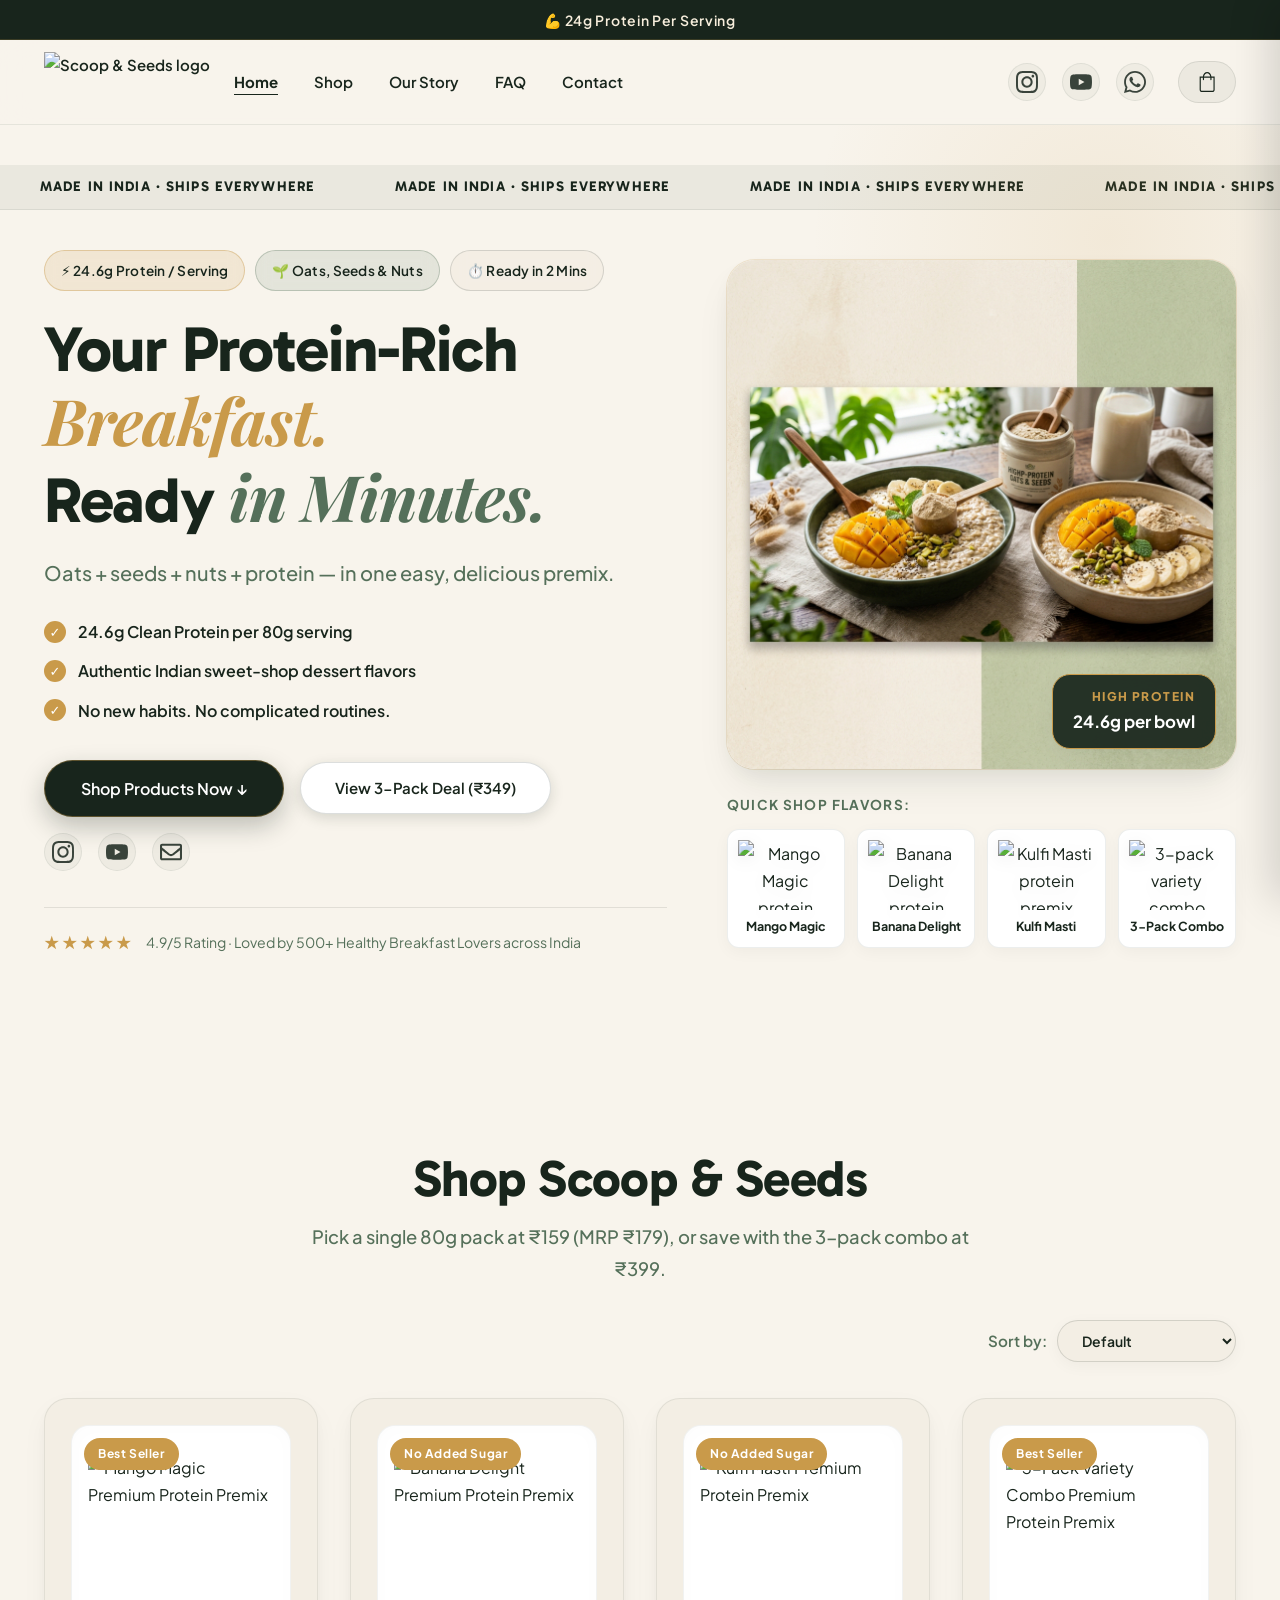
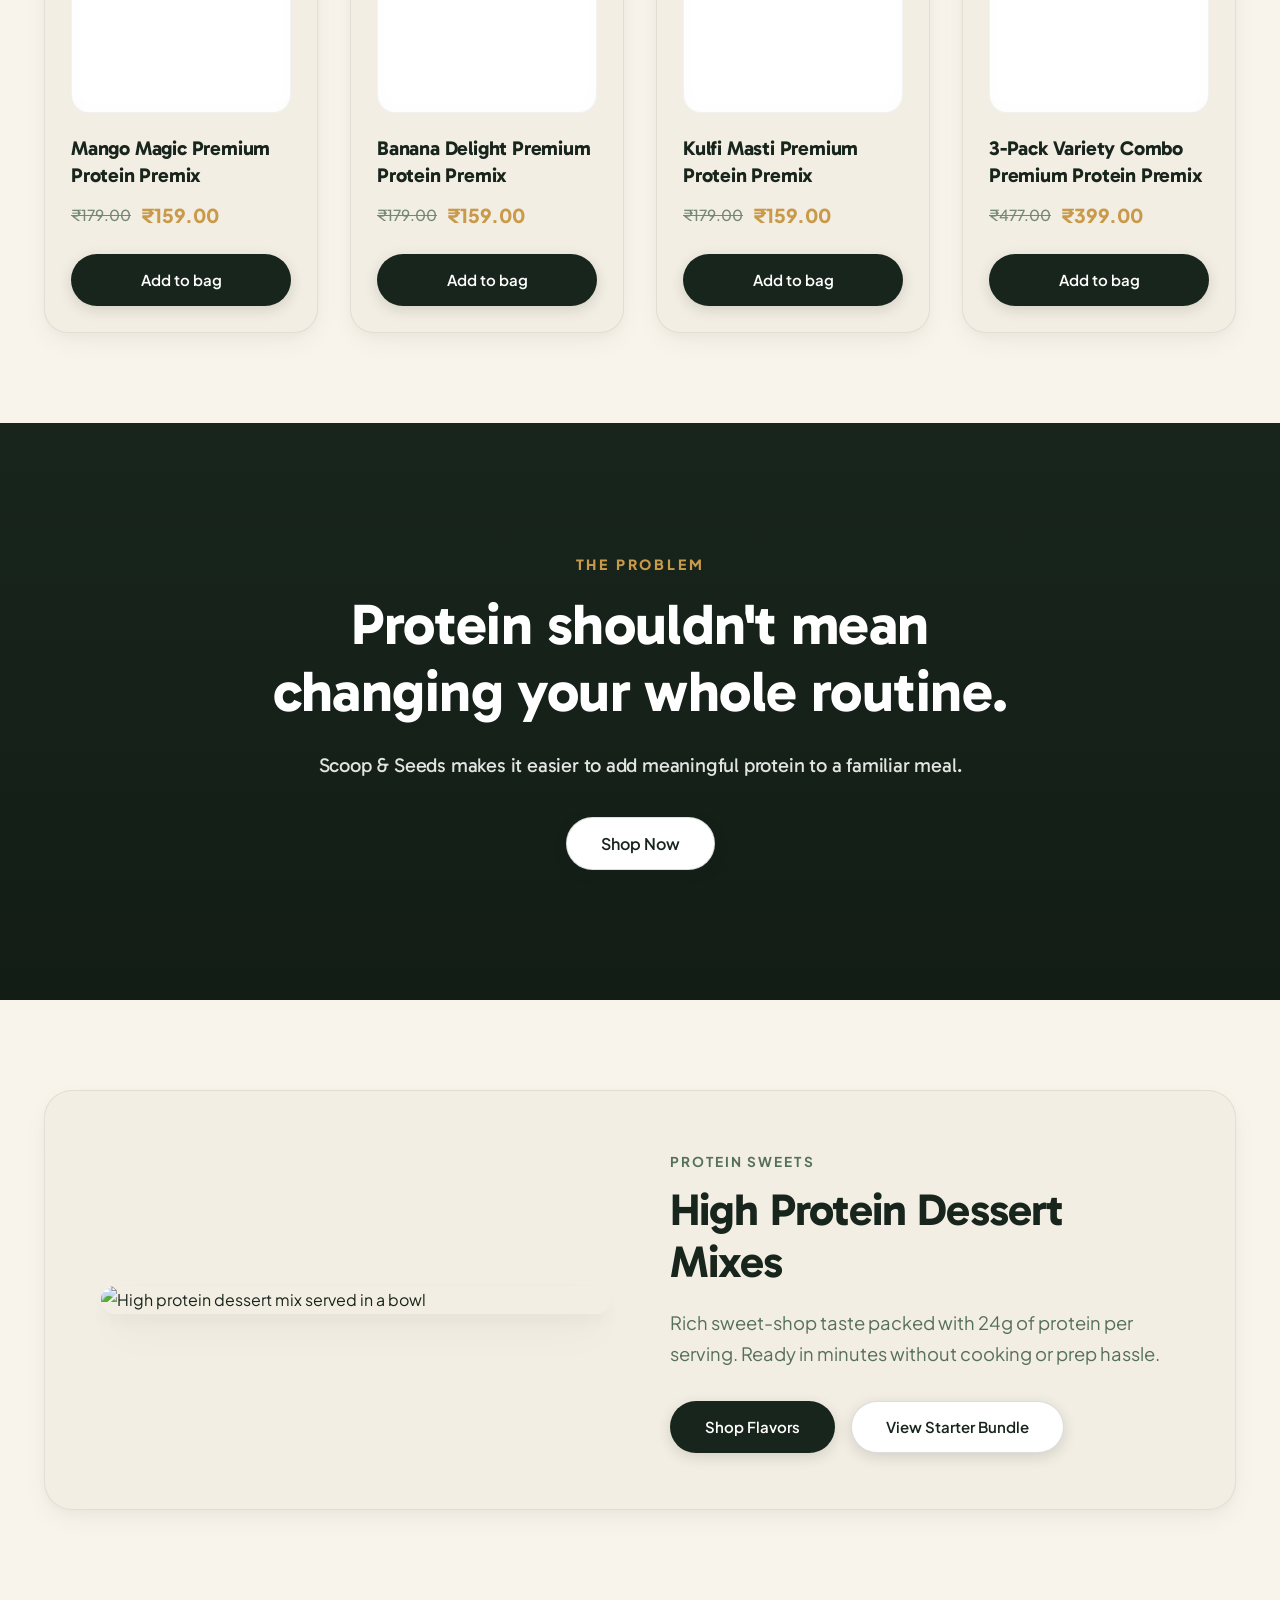
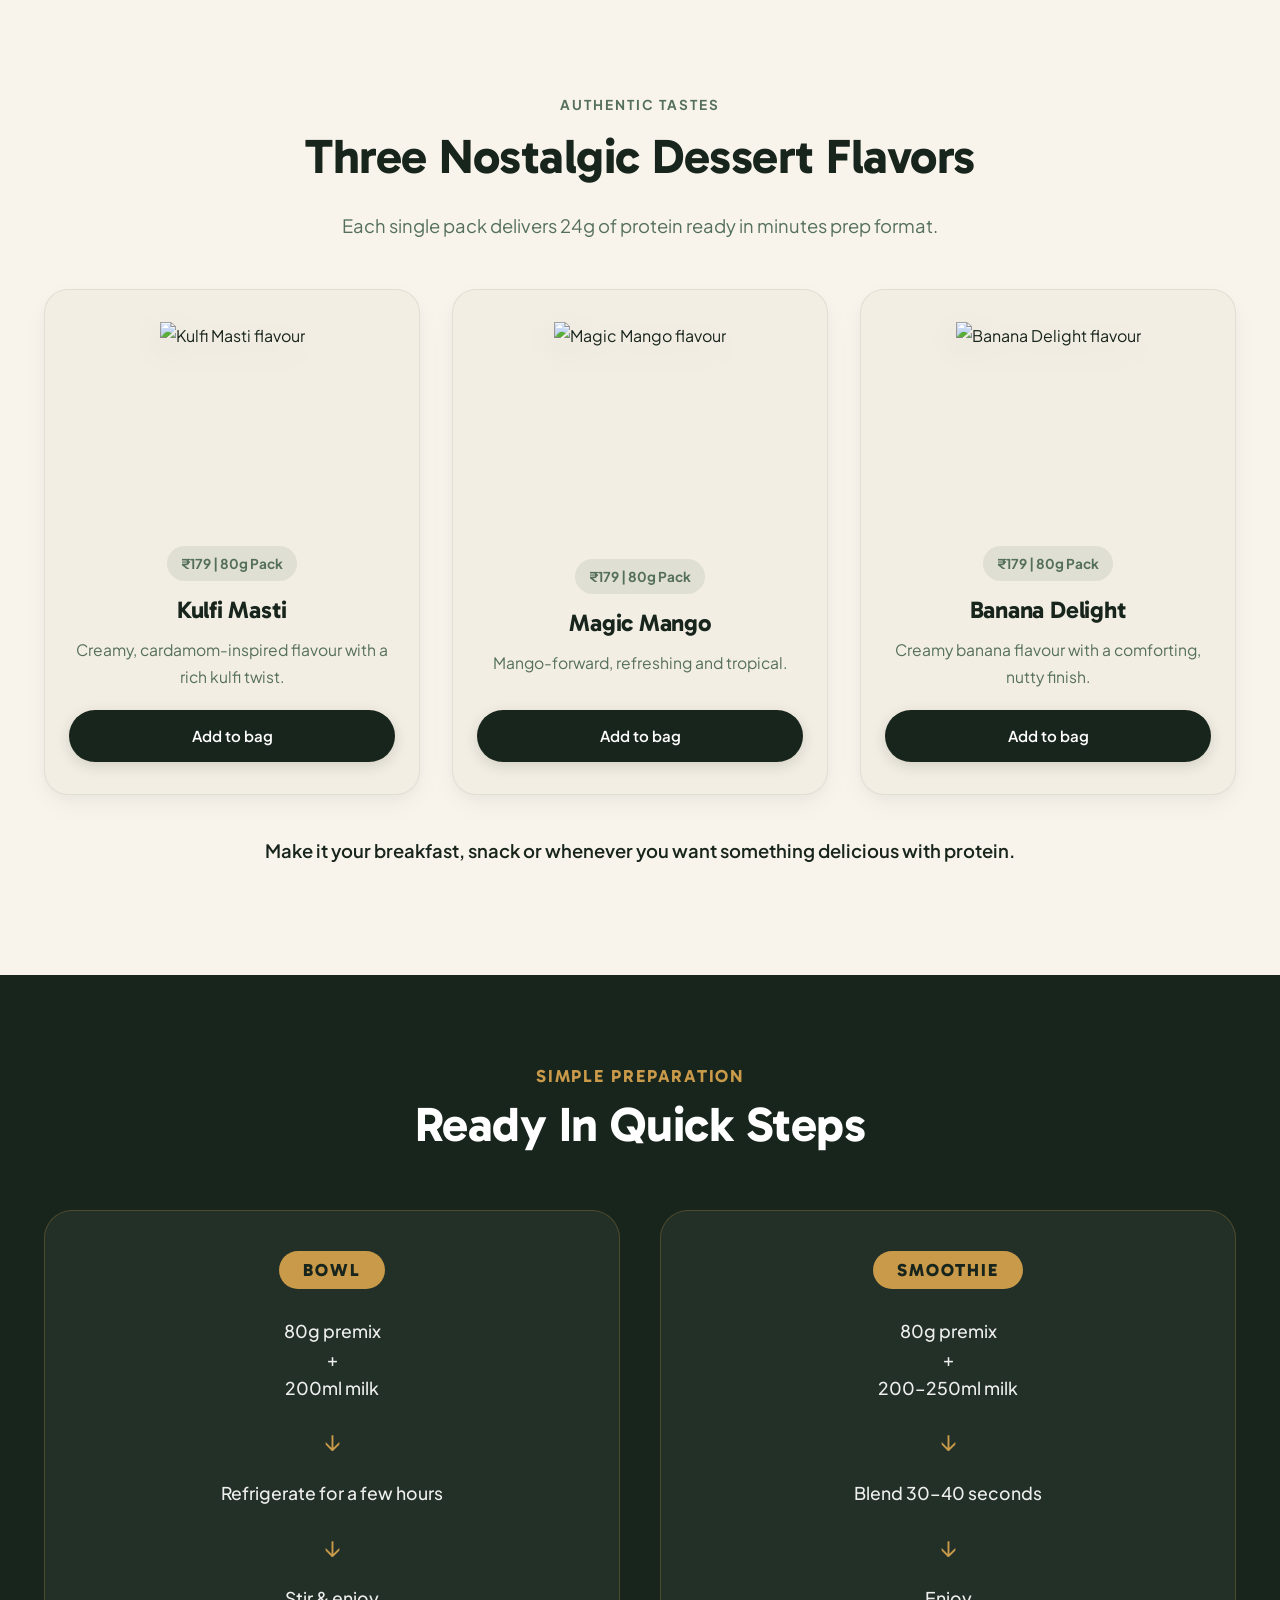
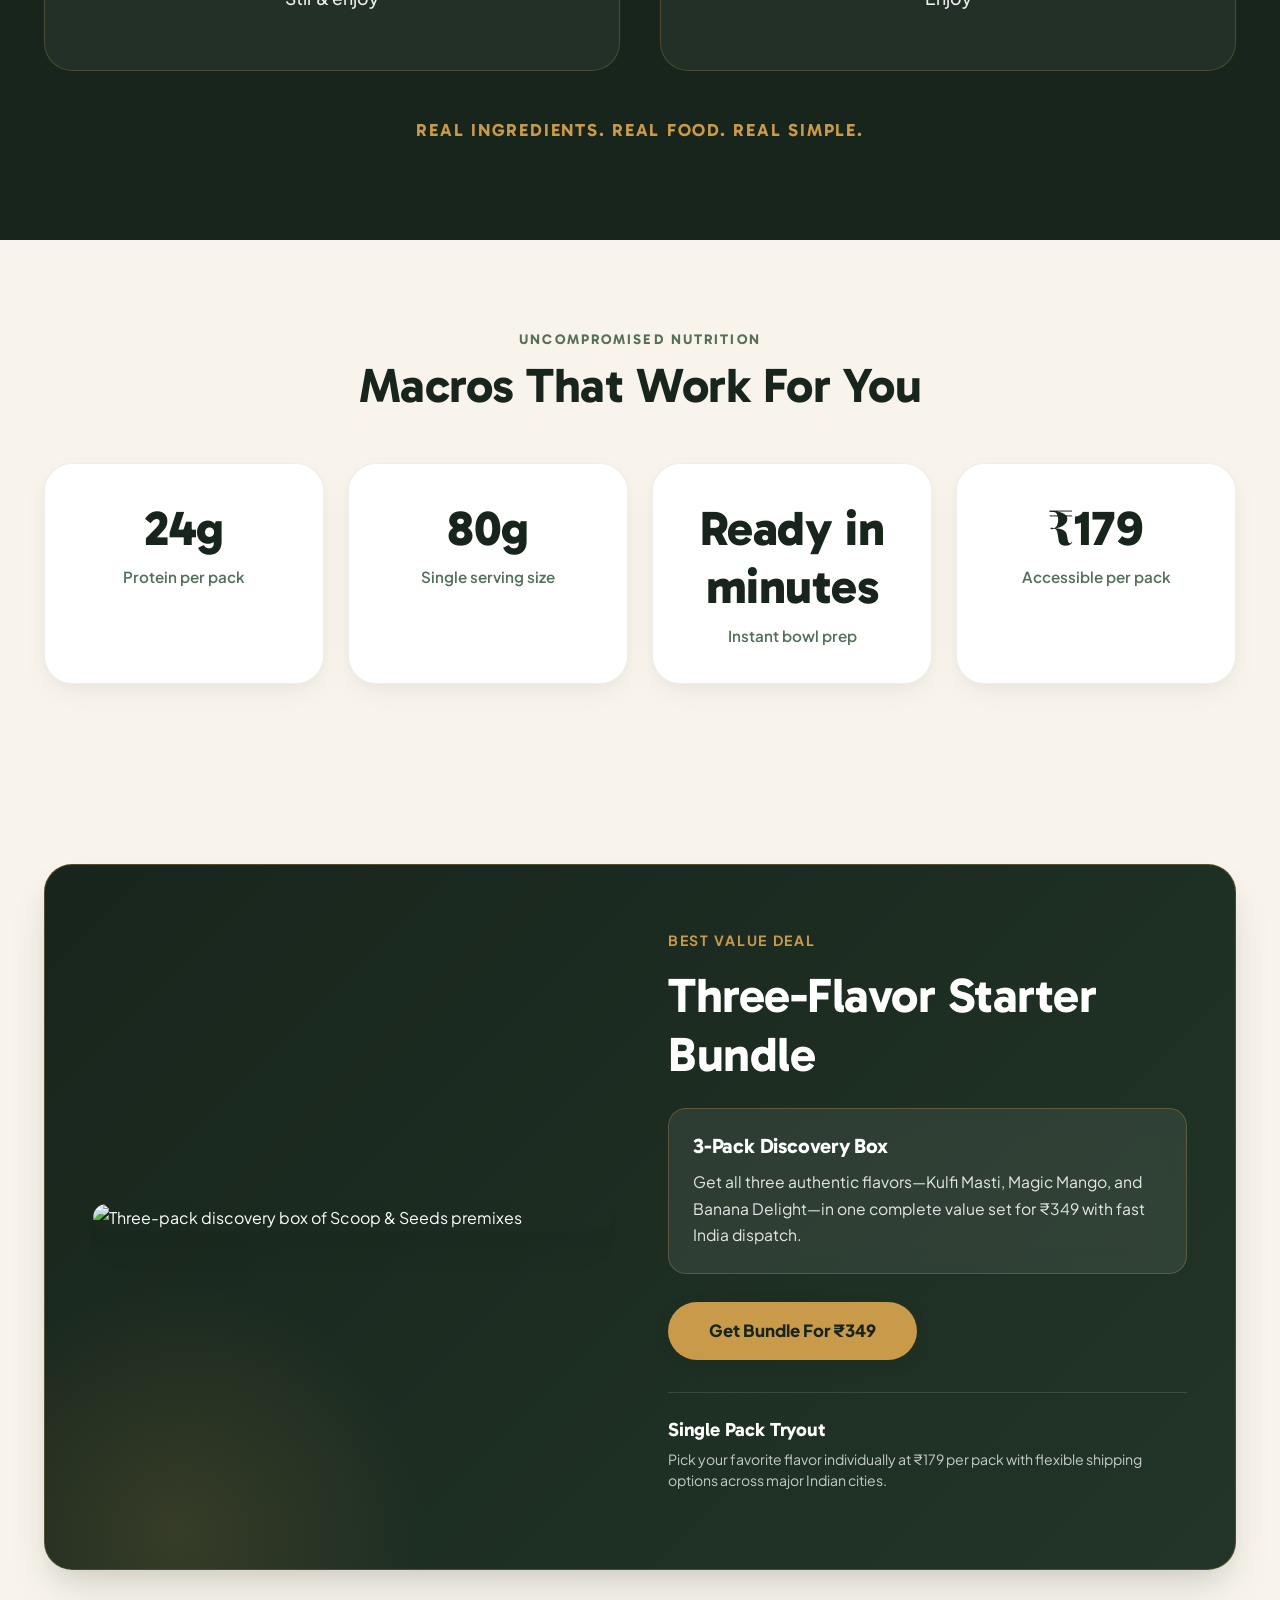
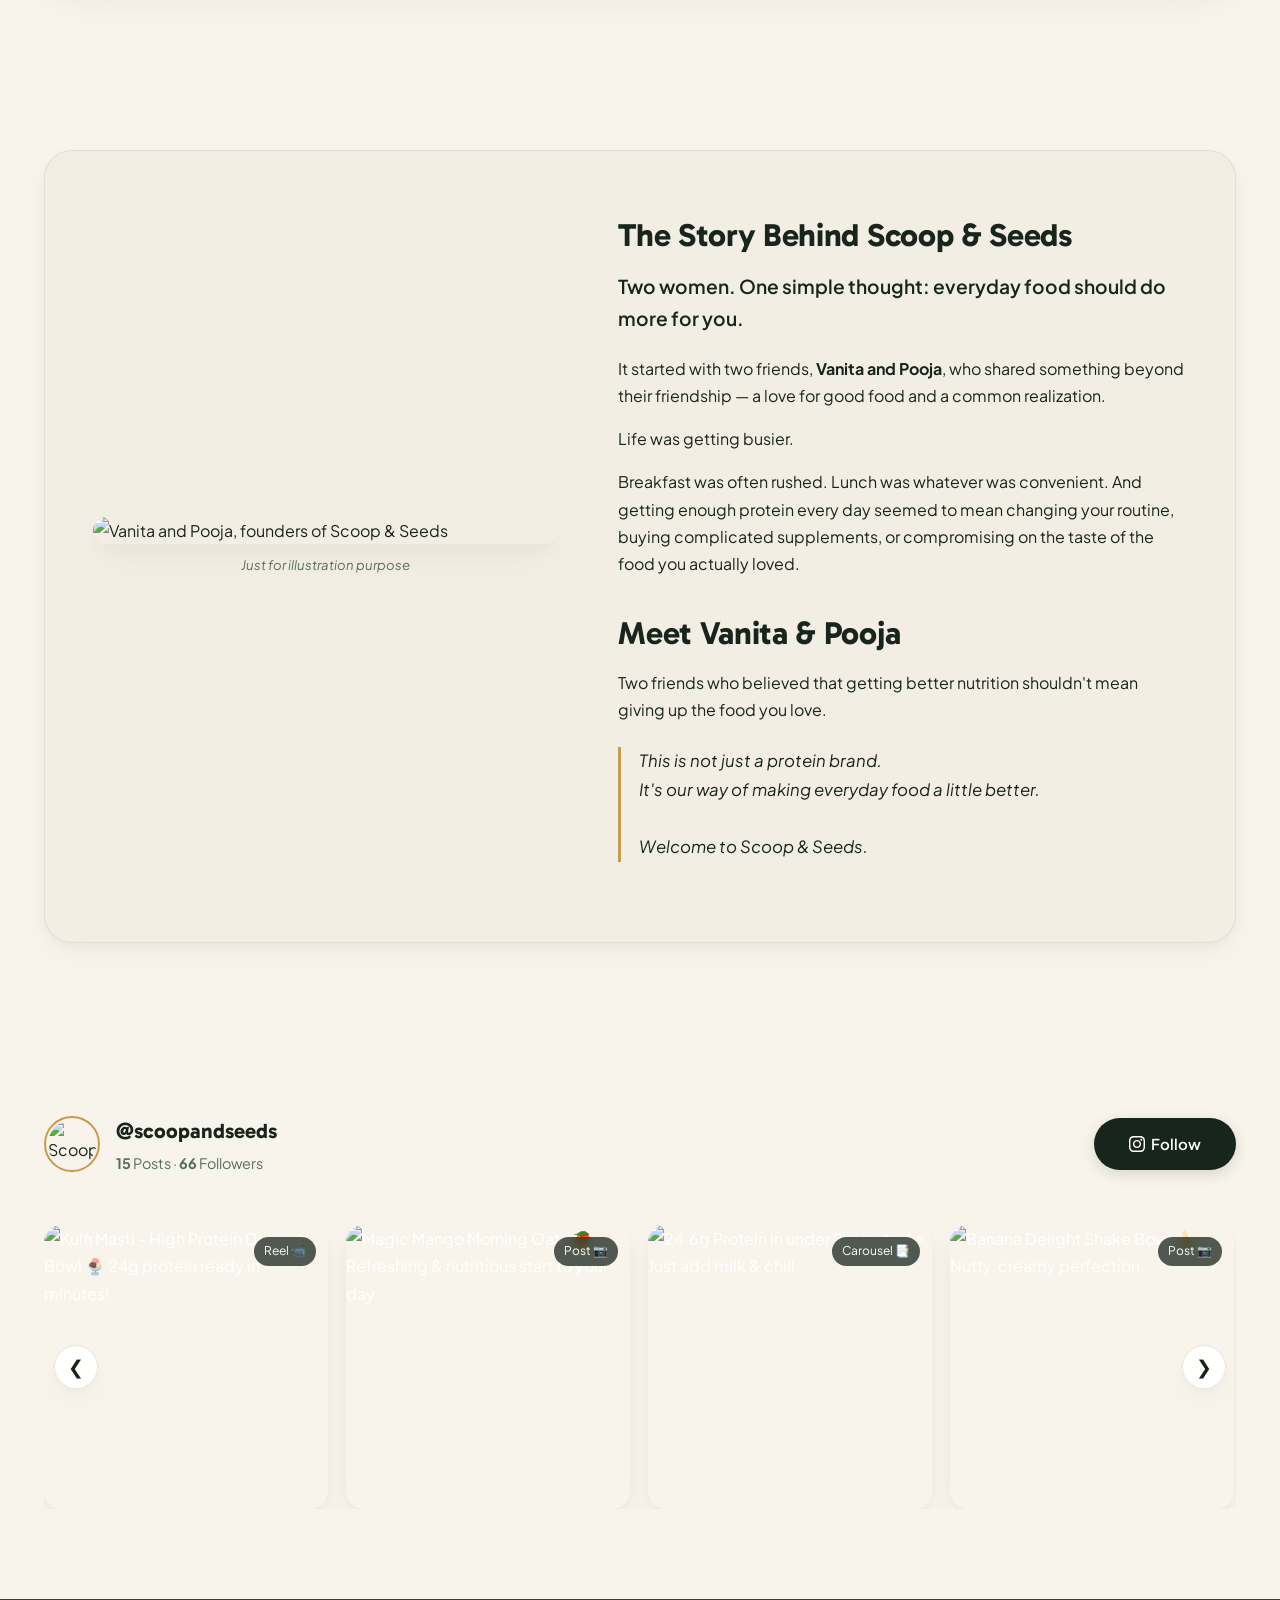
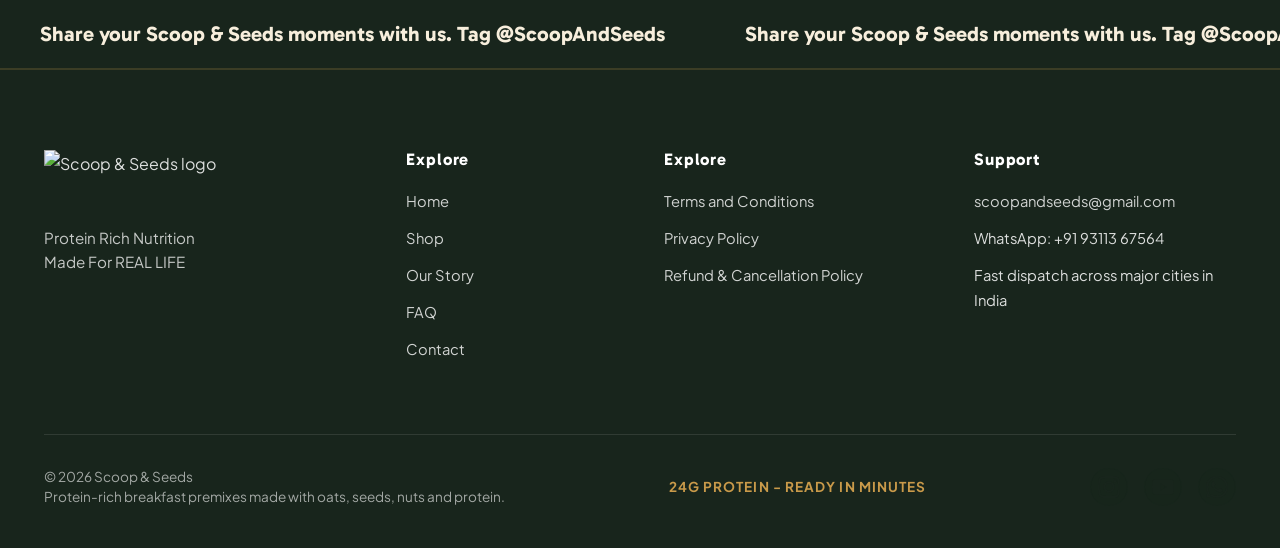
==== commit 24ad6f2d: "commit" ====
--- a/index.html
+++ b/index.html
@@ -24,6 +24,12 @@
 
     <!-- Icon sprite -->
     <svg width="0" height="0" style="position:absolute" aria-hidden="true">
+        <symbol id="i-home" viewBox="0 0 24 24">
+            <path d="M10 20v-6h4v6h5v-8h3L12 3 2 12h3v8z"/>
+        </symbol>
+        <symbol id="i-shop" viewBox="0 0 24 24">
+            <path d="M18.36 9l-1.62-4.86A2 2 0 0 0 14.84 3H9.16a2 2 0 0 0-1.9 1.14L5.64 9H2v2h2v9a1 1 0 0 0 1 1h14a1 1 0 0 0 1-1v-9h2V9h-3.64zM9.16 5h5.68l1.33 4H7.83l1.33-4zM18 19H6v-8h12v8z"/>
+        </symbol>
         <symbol id="i-instagram" viewBox="0 0 24 24">
             <path
                 d="M12.0027 5.84808C8.59743 5.84808 5.85075 8.59477 5.85075 12C5.85075 15.4053 8.59743 18.1519 12.0027 18.1519C15.4079 18.1519 18.1546 15.4053 18.1546 12C18.1546 8.59477 15.4079 5.84808 12.0027 5.84808ZM12.0027 15.9996C9.80212 15.9996 8.00312 14.2059 8.00312 12C8.00312 9.7941 9.79677 8.00046 12.0027 8.00046C14.2086 8.00046 16.0022 9.7941 16.0022 12C16.0022 14.2059 14.2032 15.9996 12.0027 15.9996ZM19.8412 5.59644C19.8412 6.39421 19.1987 7.03135 18.4062 7.03135C17.6085 7.03135 16.9713 6.38885 16.9713 5.59644C16.9713 4.80402 17.6138 4.16153 18.4062 4.16153C19.1987 4.16153 19.8412 4.80402 19.8412 5.59644ZM23.9157 7.05277C23.8247 5.13063 23.3856 3.42801 21.9775 2.02522C20.5747 0.622429 18.8721 0.183388 16.9499 0.0870135C14.9689 -0.0254238 9.03112 -0.0254238 7.05008 0.0870135C5.1333 0.178034 3.43068 0.617075 2.02253 2.01986C0.614389 3.42265 0.180703 5.12527 0.0843279 7.04742C-0.0281093 9.02845 -0.0281093 14.9662 0.0843279 16.9472C0.175349 18.8694 0.614389 20.572 2.02253 21.9748C3.43068 23.3776 5.12794 23.8166 7.05008 23.913C9.03112 24.0254 14.9689 24.0254 16.9499 23.913C18.8721 23.822 20.5747 23.829 21.9775 21.9748C23.3803 20.572 23.8193 18.8694 23.9157 16.9472C24.0281 14.9662 24.0281 9.03381 23.9157 7.05277ZM21.3564 19.0728C20.9388 20.1223 20.1303 20.9307 19.0755 21.3537C17.496 21.9802 13.7481 21.8356 12.0027 21.8356C10.2572 21.8356 6.50396 21.9748 4.92984 21.3537C3.88042 20.9361 3.07195 20.1276 2.64897 19.0728C2.02253 17.4934 2.16709 13.7455 2.16709 12C2.16709 10.2546 2.02789 6.50129 2.64897 4.92717C3.06659 3.87776 3.87507 3.06928 4.92984 2.6463C6.50931 2.01986 10.2572 2.16443 12.0027 2.16443C13.7481 2.16443 17.5014 2.02522 19.0755 2.6463C20.1249 3.06392 20.9334 3.8724 21.3564 4.92717C21.9828 6.50665 21.8383 10.2546 21.8383 12C21.8383 13.7455 21.9828 17.4987 21.3564 19.0728Z" />
@@ -63,6 +69,22 @@
                 <li><a href="pages/story.html">Our Story</a></li>
                 <li><a href="pages/faq.html">FAQ</a></li>
                 <li><a href="pages/contact.html">Contact</a></li>
+                <li class="mobile-socials-wrapper">
+                    <div class="socials mobile-menu-socials">
+                        <a href="https://instagram.com/scoopandseeds" target="_blank" rel="noopener"
+                            aria-label="Instagram"><svg class="icon">
+                                <use href="#i-instagram" />
+                            </svg></a>
+                        <a href="https://www.youtube.com/scoopandseeds" target="_blank" rel="noopener"
+                            aria-label="YouTube"><svg class="icon">
+                                <use href="#i-youtube" />
+                            </svg></a>
+                        <a href="https://wa.me/919311367564" target="_blank" rel="noopener" aria-label="WhatsApp"><svg
+                                class="icon">
+                                <use href="#i-whatsapp" />
+                            </svg></a>
+                    </div>
+                </li>
             </ul>
             <div class="spacer"></div>
             <div class="socials desktop">
@@ -92,8 +114,8 @@
 
     <main id="top">
 
-        <!-- Hero Section -->
-        <section class="hero dark">
+        <!-- 1. Hero Section -->
+        <section class="hero">
             <div class="marquee slim" aria-label="Made in India. Ships everywhere.">
                 <div class="marquee-track">
                     <span>Made in India · Ships Everywhere</span><span>Made in India · Ships Everywhere</span><span>Made
@@ -177,7 +199,7 @@
             </div>
         </section>
 
-        <!-- PRODUCTS FIRST: Main Shop Section -->
+        <!-- 2. Products Section -->
         <section class="home-shop-section" id="shop">
             <div class="wrap center">
                 <h2>Shop Scoop &amp; Seeds</h2>
@@ -197,139 +219,7 @@
             </div>
         </section>
 
-        <!-- Starter Bundle Section -->
-        <section class="light" id="bundle">
-            <div class="wrap">
-                <div class="bundle">
-                    <img src="https://assets.zyrosite.com/cdn-cgi/image/format=auto,w=1024,fit=crop/lCACfO20beddAweM/combo-of-3-pkt-DNfALjUrOCRAyvem.png"
-                        alt="Three-pack discovery box of Scoop &amp; Seeds premixes" loading="lazy">
-                    <div>
-                        <p>Best Value Deal</p>
-                        <h2>Three-Flavor Starter Bundle</h2>
-                        <div class="deal-card">
-                            <h3>3-Pack Discovery Box</h3>
-                            <p style="margin:0">Get all three authentic flavors—Kulfi Masti, Magic Mango, and Banana
-                                Delight—in one complete value set for ₹349 with fast India dispatch.</p>
-                        </div>
-                        <button class="btn" data-add="combo">Get Bundle For ₹349</button>
-                        <div class="single">
-                            <h4>Single Pack Tryout</h4>
-                            <p class="small">Pick your favorite flavor individually at ₹179 per pack with flexible shipping
-                                options across major Indian cities.</p>
-                        </div>
-                    </div>
-                </div>
-            </div>
-        </section>
-
-        <!-- Flavors Breakdown -->
-        <section class="light" id="flavors">
-            <div class="wrap center">
-                <p class="kicker">Authentic Tastes</p>
-                <h2>Three Nostalgic Dessert Flavors</h2>
-                <p class="lead">Each single pack delivers 24g of protein ready in minutes prep format.</p>
-                <div class="flavors">
-                    <article>
-                        <img src="https://assets.zyrosite.com/cdn-cgi/image/format=auto,w=768,fit=crop/lCACfO20beddAweM/c92inj-cZLiL1kPkdEP8l3Z.png"
-                            alt="Kulfi Masti flavour" loading="lazy">
-                        <p class="price">₹179 | 80g Pack</p>
-                        <h3>Kulfi Masti</h3>
-                        <p>Creamy, cardamom-inspired flavour with a rich kulfi twist.</p>
-                    </article>
-                    <article>
-                        <img src="https://assets.zyrosite.com/cdn-cgi/image/format=auto,w=768,fit=crop/lCACfO20beddAweM/nvdcz2-cVkvVt9CCpTK8JGu.png"
-                            alt="Magic Mango flavour" loading="lazy">
-                        <p class="price">₹179 | 80g Pack</p>
-                        <h3>Magic Mango</h3>
-                        <p>Mango-forward, refreshing and tropical.</p>
-                    </article>
-                    <article>
-                        <img src="https://assets.zyrosite.com/cdn-cgi/image/format=auto,w=768,fit=crop/lCACfO20beddAweM/vsqzdx-5EOt3WZMWpijMbM0.png"
-                            alt="Banana Delight flavour" loading="lazy">
-                        <p class="price">₹179 | 80g Pack</p>
-                        <h3>Banana Delight</h3>
-                        <p>Creamy banana flavour with a comforting, nutty finish.</p>
-                    </article>
-                </div>
-                <p class="center after">Make it your breakfast, snack or whenever you want something delicious with
-                    protein.</p>
-            </div>
-        </section>
-
-        <!-- High Protein Dessert Mixes Highlight -->
-        <section class="light">
-            <div class="wrap">
-                <div class="mixes">
-                    <img src="https://assets.zyrosite.com/cdn-cgi/image/format=auto,w=1024,fit=crop/lCACfO20beddAweM/8cthhy-9TvGrZn0m9gs69C6.png"
-                        alt="High protein dessert mix served in a bowl" loading="lazy">
-                    <div>
-                        <p class="kicker">Protein Sweets</p>
-                        <h1><strong>High Protein</strong> Dessert Mixes</h1>
-                        <p class="lead">Rich sweet-shop taste packed with 24g of protein per serving. Ready in minutes without cooking or
-                            prep hassle.</p>
-                        <div class="btns">
-                            <a class="btn primary" href="#shop">Shop Flavors</a>
-                            <a class="btn white" href="#bundle">View Starter Bundle</a>
-                        </div>
-                    </div>
-                </div>
-            </div>
-        </section>
-
-        <!-- Simple Preparation Steps -->
-        <section class="dark process" id="process">
-            <div class="wrap">
-                <h3>Simple Preparation</h3>
-                <h2>Ready In Quick Steps</h2>
-                <div class="steps">
-                    <div>
-                        <h3>BOWL</h3>
-                        <p class="line">80g premix<br>+<br>200ml milk</p>
-                        <span class="arrow" aria-hidden="true">↓</span>
-                        <p class="line">Refrigerate for a few hours</p>
-                        <span class="arrow" aria-hidden="true">↓</span>
-                        <p class="line">Stir &amp; enjoy</p>
-                    </div>
-                    <div>
-                        <h3>SMOOTHIE</h3>
-                        <p class="line">80g premix<br>+<br>200–250ml milk</p>
-                        <span class="arrow" aria-hidden="true">↓</span>
-                        <p class="line">Blend 30–40 seconds</p>
-                        <span class="arrow" aria-hidden="true">↓</span>
-                        <p class="line">Enjoy</p>
-                    </div>
-                </div>
-                <h3>Real ingredients. Real food. Real simple.</h3>
-            </div>
-        </section>
-
-        <!-- Nutritional Macro Benefits -->
-        <section class="benefits" id="benefits">
-            <div class="wrap center">
-                <h4>Uncompromised Nutrition</h4>
-                <h2>Macros That Work For You</h2>
-                <div class="stats">
-                    <div>
-                        <h2>24g</h2>
-                        <p class="small">Protein per pack</p>
-                    </div>
-                    <div>
-                        <h2>80g</h2>
-                        <p class="small">Single serving size</p>
-                    </div>
-                    <div>
-                        <h2>Ready in minutes</h2>
-                        <p class="small">Instant bowl prep</p>
-                    </div>
-                    <div>
-                        <h2>₹179</h2>
-                        <p class="small">Accessible per pack</p>
-                    </div>
-                </div>
-            </div>
-        </section>
-
-        <!-- Problem / Mission Statement -->
+        <!-- 3. Brand/Story: Problem / Mission Statement -->
         <section class="problem">
             <video autoplay muted loop playsinline
                 poster="https://images.pexels.com/videos/3571264/free-video-3571264.jpg?auto=compress&cs=tinysrgb&fit=crop&h=630&w=1200"
@@ -346,6 +236,175 @@
             </div>
         </section>
 
+        <!-- 4. Product Information: High Protein Dessert Mixes Highlight -->
+        <section class="light">
+            <div class="wrap">
+                <div class="mixes">
+                    <img src="https://assets.zyrosite.com/cdn-cgi/image/format=auto,w=1024,fit=crop/lCACfO20beddAweM/8cthhy-9TvGrZn0m9gs69C6.png"
+                        alt="High protein dessert mix served in a bowl" loading="lazy">
+                    <div>
+                        <p class="kicker">Protein Sweets</p>
+                        <h1><strong>High Protein</strong> Dessert Mixes</h1>
+                        <p class="lead">Rich sweet-shop taste packed with 24g of protein per serving. Ready in minutes without cooking or
+                            prep hassle.</p>
+                        <div class="btns">
+                            <a class="btn primary" href="#shop">Shop Flavors</a>
+                            <a class="btn white" href="#bundle">View Starter Bundle</a>
+                        </div>
+                    </div>
+                </div>
+            </div>
+        </section>
+
+        <!-- 5. Flavors Breakdown -->
+        <section class="light" id="flavors">
+            <div class="wrap center">
+                <p class="kicker">Authentic Tastes</p>
+                <h2>Three Nostalgic Dessert Flavors</h2>
+                <p class="lead">Each single pack delivers 24g of protein ready in minutes prep format.</p>
+                <div class="flavors">
+                    <article data-add="kulfi">
+                        <img src="https://assets.zyrosite.com/cdn-cgi/image/format=auto,w=768,fit=crop/lCACfO20beddAweM/c92inj-cZLiL1kPkdEP8l3Z.png"
+                            alt="Kulfi Masti flavour" loading="lazy">
+                        <div>
+                            <p class="price">₹179 | 80g Pack</p>
+                            <h3>Kulfi Masti</h3>
+                            <p>Creamy, cardamom-inspired flavour with a rich kulfi twist.</p>
+                        </div>
+                        <button class="btn primary pill" data-add="kulfi" style="margin-top:20px;width:100%">Add to bag</button>
+                    </article>
+                    <article data-add="mango">
+                        <img src="https://assets.zyrosite.com/cdn-cgi/image/format=auto,w=768,fit=crop/lCACfO20beddAweM/nvdcz2-cVkvVt9CCpTK8JGu.png"
+                            alt="Magic Mango flavour" loading="lazy">
+                        <div>
+                            <p class="price">₹179 | 80g Pack</p>
+                            <h3>Magic Mango</h3>
+                            <p>Mango-forward, refreshing and tropical.</p>
+                        </div>
+                        <button class="btn primary pill" data-add="mango" style="margin-top:20px;width:100%">Add to bag</button>
+                    </article>
+                    <article data-add="banana">
+                        <img src="https://assets.zyrosite.com/cdn-cgi/image/format=auto,w=768,fit=crop/lCACfO20beddAweM/vsqzdx-5EOt3WZMWpijMbM0.png"
+                            alt="Banana Delight flavour" loading="lazy">
+                        <div>
+                            <p class="price">₹179 | 80g Pack</p>
+                            <h3>Banana Delight</h3>
+                            <p>Creamy banana flavour with a comforting, nutty finish.</p>
+                        </div>
+                        <button class="btn primary pill" data-add="banana" style="margin-top:20px;width:100%">Add to bag</button>
+                    </article>
+                </div>
+                <p class="center after">Make it your breakfast, snack or whenever you want something delicious with
+                    protein.</p>
+            </div>
+        </section>
+
+        <!-- 6. Simple Preparation Steps -->
+        <section class="dark process" id="process">
+            <div class="wrap">
+                <h3>Simple Preparation</h3>
+                <h2>Ready In Quick Steps</h2>
+                <div class="steps">
+                    <div>
+                        <h3>BOWL</h3>
+                        <p class="line">80g premix<br>+<br>200ml milk</p>
+                        <span class="arrow" aria-hidden="true">↓</span>
+                        <p class="line">Refrigerate for a few hours</p>
+                        <span class="arrow" aria-hidden="true">↓</span>
+                        <p class="line">Stir &amp; enjoy</p>
+                    </div>
+                    <div>
+                        <h3>SMOOTHIE</h3>
+                        <p class="line">80g premix<br>+<br>200–250ml milk</p>
+                        <span class="arrow" aria-hidden="true">↓</span>
+                        <p class="line">Blend 30–40 seconds</p>
+                        <span class="arrow" aria-hidden="true">↓</span>
+                        <p class="line">Enjoy</p>
+                    </div>
+                </div>
+                <h3>Real ingredients. Real food. Real simple.</h3>
+            </div>
+        </section>
+
+        <!-- 7. Nutritional Macro Benefits -->
+        <section class="benefits" id="benefits">
+            <div class="wrap center">
+                <h4>Uncompromised Nutrition</h4>
+                <h2>Macros That Work For You</h2>
+                <div class="stats">
+                    <div>
+                        <h2>24g</h2>
+                        <p class="small">Protein per pack</p>
+                    </div>
+                    <div>
+                        <h2>80g</h2>
+                        <p class="small">Single serving size</p>
+                    </div>
+                    <div>
+                        <h2>Ready in minutes</h2>
+                        <p class="small">Instant bowl prep</p>
+                    </div>
+                    <div>
+                        <h2>₹179</h2>
+                        <p class="small">Accessible per pack</p>
+                    </div>
+                </div>
+            </div>
+        </section>
+
+        <!-- 8. Starter Bundle Section -->
+        <section class="light" id="bundle">
+            <div class="wrap">
+                <div class="bundle">
+                    <img src="https://assets.zyrosite.com/cdn-cgi/image/format=auto,w=1024,fit=crop/lCACfO20beddAweM/combo-of-3-pkt-DNfALjUrOCRAyvem.png"
+                        alt="Three-pack discovery box of Scoop &amp; Seeds premixes" loading="lazy">
+                    <div>
+                        <p>Best Value Deal</p>
+                        <h2>Three-Flavor Starter Bundle</h2>
+                        <div class="deal-card">
+                            <h3>3-Pack Discovery Box</h3>
+                            <p style="margin:0">Get all three authentic flavors—Kulfi Masti, Magic Mango, and Banana
+                                Delight—in one complete value set for ₹349 with fast India dispatch.</p>
+                        </div>
+                        <button class="btn" data-add="combo">Get Bundle For ₹349</button>
+                        <div class="single">
+                            <h4>Single Pack Tryout</h4>
+                            <p class="small">Pick your favorite flavor individually at ₹179 per pack with flexible shipping
+                                options across major Indian cities.</p>
+                        </div>
+                    </div>
+                </div>
+            </div>
+        </section>
+
+        <!-- 9. Founder / Story & Social Media Content -->
+        <section class="light" id="story">
+            <div class="wrap">
+                <div class="story">
+                    <figure>
+                        <img src="https://assets.zyrosite.com/cdn-cgi/image/format=auto,w=1024,fit=crop/lCACfO20beddAweM/1000176363-p31gWfteTJ7EB0k4.png"
+                            alt="Vanita and Pooja, founders of Scoop &amp; Seeds" loading="lazy">
+                        <figcaption>Just for illustration purpose</figcaption>
+                    </figure>
+                    <div>
+                        <h3>The Story Behind Scoop &amp; Seeds</h3>
+                        <p class="lead">Two women. One simple thought: everyday food should do more for you.</p>
+                        <p>It started with two friends, <strong>Vanita and Pooja</strong>, who shared something beyond their
+                            friendship — a love for good food and a common realization.</p>
+                        <p>Life was getting busier.</p>
+                        <p>Breakfast was often rushed. Lunch was whatever was convenient. And getting enough protein every
+                            day seemed to mean changing your routine, buying complicated supplements, or compromising on the
+                            taste of the food you actually loved.</p>
+                        <h3 style="margin-top:36px">Meet Vanita &amp; Pooja</h3>
+                        <p>Two friends who believed that getting better nutrition shouldn't mean giving up the food you
+                            love.</p>
+                        <p class="close">This is not just a protein brand.<br>It's our way of making everyday food a little
+                            better.<br><br>Welcome to Scoop &amp; Seeds.</p>
+                    </div>
+                </div>
+            </div>
+        </section>
+
         <!-- Instagram Feed -->
         <section class="insta" id="instagram">
             <div class="wrap">
@@ -391,36 +450,6 @@
             </div>
         </div>
 
-
-        <!-- OWNER DETAILS: Move to the last section before Contact & Footer -->
-        <section class="light" id="story">
-            <div class="wrap">
-                <div class="story">
-                    <figure>
-                        <img src="https://assets.zyrosite.com/cdn-cgi/image/format=auto,w=1024,fit=crop/lCACfO20beddAweM/1000176363-p31gWfteTJ7EB0k4.png"
-                            alt="Vanita and Pooja, founders of Scoop &amp; Seeds" loading="lazy">
-                        <figcaption>Just for illustration purpose</figcaption>
-                    </figure>
-                    <div>
-                        <h3>The Story Behind Scoop &amp; Seeds</h3>
-                        <p class="lead">Two women. One simple thought: everyday food should do more for you.</p>
-                        <p>It started with two friends, <strong>Vanita and Pooja</strong>, who shared something beyond their
-                            friendship — a love for good food and a common realization.</p>
-                        <p>Life was getting busier.</p>
-                        <p>Breakfast was often rushed. Lunch was whatever was convenient. And getting enough protein every
-                            day seemed to mean changing your routine, buying complicated supplements, or compromising on the
-                            taste of the food you actually loved.</p>
-                        <h3 style="margin-top:36px">Meet Vanita &amp; Pooja</h3>
-                        <p>Two friends who believed that getting better nutrition shouldn't mean giving up the food you
-                            love.</p>
-                        <p class="close">This is not just a protein brand.<br>It's our way of making everyday food a little
-                            better.<br><br>Welcome to Scoop &amp; Seeds.</p>
-                    </div>
-                </div>
-            </div>
-        </section>
-
-
     </main>
 
     <!-- Footer -->
@@ -445,7 +474,6 @@
                 <div>
                     <h5>Explore</h5>
                     <ul>
-                        <!-- Replace # with your real policy pages -->
                         <li><a href="#">Terms and Conditions</a></li>
                         <li><a href="#">Privacy Policy</a></li>
                         <li><a href="#">Refund &amp; Cancellation Policy</a></li>
@@ -495,11 +523,30 @@
         <footer>
             <div class="subtotal"><span>Subtotal</span><span id="subtotal">₹0</span></div>
             <p class="note">Shipping is confirmed on WhatsApp when you place your order.</p>
-            <button class="btn leaf full" id="checkout">Order on WhatsApp</button>
+            <button class="btn leaf full" id="checkout">Buy Now</button>
         </footer>
     </aside>
     <div class="toast" id="toast" role="status" aria-live="polite"></div>
 
+    <!-- Mobile Sticky Bottom Navigation Bar -->
+    <nav class="mobile-bottom-bar" aria-label="Mobile navigation">
+        <a href="index.html" class="mobile-nav-item">
+            <svg class="icon"><use href="#i-home" /></svg>
+            <span>Home</span>
+        </a>
+        <button class="mobile-nav-item mobile-cart-highlight" id="openCartMobile" aria-label="Open shopping bag">
+            <div class="cart-icon-wrap">
+                <svg class="icon"><use href="#i-bag" /></svg>
+                <span class="cart-count" id="cartCountMobile">0</span>
+            </div>
+            <span>Cart</span>
+        </button>
+        <a href="pages/shop.html" class="mobile-nav-item">
+            <svg class="icon"><use href="#i-shop" /></svg>
+            <span>Shop</span>
+        </a>
+    </nav>
+
     <script src="script.js"></script>
 </body>
 
--- a/style.css
+++ b/style.css
@@ -1,33 +1,37 @@
 @import url('https://fonts.googleapis.com/css2?family=Gabarito:wght@400;600;700;800&family=Playfair+Display:ital,wght@0,500;0,600;0,700;1,400;1,600&family=Plus+Jakarta+Sans:wght@400;500;600;700&family=Work+Sans:wght@400;500;600;700&display=swap');
 
 :root {
-    /* HERO EXCLUSIVE COLOR TOKENS - STRICTLY USED ONLY IN HERO SECTIONS */
-    --hero-bg: #0A1C11;
-    --hero-bg-gradient: linear-gradient(180deg, #0F2617 0%, #07150C 100%);
-
-    /* OTHER NON-HERO SECTION COLORS - DISTINCT FROM HERO COLOR */
-    --topbar-bg: #2A201A;
-    --section-dark: #19271D;
-    --section-dark-2: #213527;
-    --problem-dark: #1D1512;
-    --footer-bg: #241A16;
-
-    --leaf: #3E6B48;
-    --cream: #FAF6F0;
-    --ivory: #F3ECE1;
-    --cream-card: #F8F3EC;
-    --sand: #E7D7C3;
-    --sand-light: #F4ECE1;
-    --cocoa: #2C1D17;
-    --cocoa-hover: #453028;
-    --cocoa-muted: #695850;
-    --gold: #D4A359;
-    --gold-light: #F7EDD8;
-    --blue: #176BE0;
-    --blue-dark: #1255B3;
-    --red: #D02749;
-    --red-soft: #FDE8EC;
-    --lime: #809623;
+    /* PRIMARY COLOR PALETTE */
+    --cream: #F8F4EC;
+    --beige: #F3EEE4;
+    --beige-dark: #E5DDD0;
+    --dark-green: #18251C;
+    --dark-green-surface: #223528;
+    --secondary-green: #55705A;
+    --muted-gold: #C99A4A;
+    --gold-light: #F7EEDC;
+    --white: #FFFFFF;
+
+    --cocoa: #18251C;
+    --cocoa-hover: #293E30;
+    --cocoa-muted: #55705A;
+    --gold: #C99A4A;
+    --leaf: #55705A;
+    --ivory: #F3EEE4;
+    --cream-card: #F3EEE4;
+    --sand: #E5DDD0;
+    --sand-light: #F8F4EC;
+    --blue: #18251C;
+    --blue-dark: #293E30;
+    --red: #C99A4A;
+    --red-soft: #F7EEDC;
+
+    --hero-bg: #F8F4EC;
+    --topbar-bg: #18251C;
+    --section-dark: #18251C;
+    --section-dark-2: #223528;
+    --problem-dark: #18251C;
+    --footer-bg: #18251C;
 
     --font-serif: 'Playfair Display', Georgia, serif;
     --font-head: 'Gabarito', 'Playfair Display', sans-serif;
@@ -39,10 +43,10 @@
     --radius-lg: 28px;
     --radius-pill: 999px;
 
-    --shadow-sm: 0 4px 16px rgba(44, 29, 23, 0.04);
-    --shadow-md: 0 10px 30px -5px rgba(44, 29, 23, 0.06), 0 4px 12px -2px rgba(44, 29, 23, 0.03);
-    --shadow-lg: 0 20px 40px -10px rgba(44, 29, 23, 0.1), 0 8px 20px -4px rgba(44, 29, 23, 0.05);
-    --shadow-hover: 0 24px 48px -12px rgba(44, 29, 23, 0.15), 0 12px 24px -6px rgba(44, 29, 23, 0.08);
+    --shadow-sm: 0 4px 16px rgba(24, 37, 28, 0.04);
+    --shadow-md: 0 10px 30px -5px rgba(24, 37, 28, 0.06), 0 4px 12px -2px rgba(24, 37, 28, 0.03);
+    --shadow-lg: 0 20px 40px -10px rgba(24, 37, 28, 0.1), 0 8px 20px -4px rgba(24, 37, 28, 0.05);
+    --shadow-hover: 0 24px 48px -12px rgba(24, 37, 28, 0.15), 0 12px 24px -6px rgba(24, 37, 28, 0.08);
 }
 
 *,
@@ -61,9 +65,9 @@
     font-family: var(--font-body);
     font-size: 16px;
     line-height: 1.7;
-    color: var(--cocoa);
+    color: var(--dark-green);
     background-color: var(--cream);
-    background-image: radial-gradient(rgba(212, 163, 89, 0.04) 1px, transparent 0);
+    background-image: radial-gradient(rgba(201, 154, 74, 0.06) 1px, transparent 0);
     background-size: 32px 32px;
     -webkit-font-smoothing: antialiased;
     -moz-osx-font-smoothing: grayscale;
@@ -84,7 +88,7 @@
 h1, h2, h3, h4, h5, h6 {
     font-family: var(--font-head);
     font-weight: 700;
-    color: var(--cocoa);
+    color: var(--dark-green);
     margin: 0 0 0.5em;
     line-height: 1.15;
     letter-spacing: -0.01em;
@@ -116,12 +120,12 @@
 
 p.lead {
     font-size: 1.15rem;
-    color: var(--cocoa-muted);
+    color: var(--secondary-green);
     line-height: 1.65;
 }
 
 :focus-visible {
-    outline: 3px solid var(--gold);
+    outline: 3px solid var(--muted-gold);
     outline-offset: 3px;
 }
 
@@ -133,14 +137,14 @@
 }
 
 section {
-    padding: 100px 0;
+    padding: 90px 0;
     position: relative;
 }
 
 /* Section Colors */
 .dark {
-    background: var(--section-dark);
-    color: #F7FAF7;
+    background: var(--dark-green);
+    color: #F8F4EC;
 }
 
 .dark h1, .dark h2, .dark h3, .dark h4, .dark h5 {
@@ -148,7 +152,7 @@
 }
 
 .dark p.lead {
-    color: rgba(247, 250, 247, 0.82);
+    color: rgba(248, 244, 236, 0.85);
 }
 
 .light {
@@ -156,7 +160,7 @@
 }
 
 .bg-ivory {
-    background: var(--ivory);
+    background: var(--beige);
 }
 
 .small {
@@ -174,13 +178,13 @@
     font-size: 0.85rem;
     text-transform: uppercase;
     letter-spacing: 0.15em;
-    color: var(--leaf);
+    color: var(--secondary-green);
     margin-bottom: 12px;
     display: inline-block;
 }
 
 .dark .kicker {
-    color: var(--gold);
+    color: var(--muted-gold);
 }
 
 .icon {
@@ -196,24 +200,24 @@
     display: inline-flex;
     align-items: center;
     justify-content: center;
-    padding: 16px 32px;
+    padding: 16px 34px;
     border-radius: var(--radius-pill);
-    background: var(--cocoa);
+    background: var(--dark-green);
     color: #FFFFFF;
     border: 1px solid transparent;
     font: 600 15px/1.2 var(--font-body);
     text-decoration: none;
     cursor: pointer;
     transition: all 0.3s cubic-bezier(0.16, 1, 0.3, 1);
-    box-shadow: var(--shadow-sm);
+    box-shadow: 0 4px 14px rgba(24, 37, 28, 0.15);
     position: relative;
     overflow: hidden;
 }
 
 .btn:hover {
-    background: var(--cocoa-hover);
+    background: var(--dark-green-surface);
     transform: translateY(-3px);
-    box-shadow: var(--shadow-md);
+    box-shadow: 0 10px 24px rgba(24, 37, 28, 0.25);
     color: #FFFFFF;
 }
 
@@ -226,45 +230,47 @@
 }
 
 .btn.blue {
-    background: var(--blue);
-    color: #FFFFFF;
-    border: 1px solid rgba(255, 255, 255, 0.2);
+    background: var(--dark-green);
+    color: #FFFFFF;
+    border: 1px solid rgba(201, 154, 74, 0.4);
 }
 
 .btn.blue:hover {
-    background: var(--blue-dark);
-    box-shadow: 0 10px 24px rgba(23, 107, 224, 0.35);
+    background: var(--dark-green-surface);
+    border-color: var(--muted-gold);
+    box-shadow: 0 10px 24px rgba(24, 37, 28, 0.3);
 }
 
 .btn.white {
     background: #FFFFFF;
-    color: var(--cocoa);
-    border: 1px solid rgba(44, 29, 23, 0.12);
+    color: var(--dark-green);
+    border: 1px solid rgba(24, 37, 28, 0.15);
 }
 
 .btn.white:hover {
-    background: var(--sand-light);
-    border-color: rgba(44, 29, 23, 0.25);
+    background: var(--beige);
+    border-color: var(--muted-gold);
+    color: var(--dark-green);
 }
 
 .btn.leaf {
-    background: var(--leaf);
+    background: var(--dark-green);
     color: #FFFFFF;
 }
 
 .btn.leaf:hover {
-    background: var(--section-dark-2);
-    box-shadow: 0 10px 24px rgba(62, 107, 72, 0.3);
+    background: var(--dark-green-surface);
+    box-shadow: 0 10px 24px rgba(24, 37, 28, 0.3);
 }
 
 .btn.primary {
-    background: var(--footer-bg);
+    background: var(--dark-green);
     color: #FFFFFF;
 }
 
 .btn.primary:hover {
-    background: var(--cocoa-hover);
-    box-shadow: 0 10px 24px rgba(36, 26, 22, 0.3);
+    background: var(--dark-green-surface);
+    box-shadow: 0 10px 24px rgba(24, 37, 28, 0.3);
 }
 
 .btn.full {
@@ -275,14 +281,14 @@
    TOP ANNOUNCEMENT BAR & MARQUEE
    ========================================================================== */
 .topbar {
-    background: var(--topbar-bg);
-    color: #E2EBE5;
+    background: var(--dark-green);
+    color: var(--gold-light);
     text-align: center;
     font: 600 14px/40px var(--font-body);
     height: 40px;
     letter-spacing: 0.05em;
     overflow: hidden;
-    border-bottom: 1px solid rgba(255, 255, 255, 0.08);
+    border-bottom: 1px solid rgba(201, 154, 74, 0.2);
 }
 
 .marquee {
@@ -306,19 +312,22 @@
 }
 
 .marquee.big {
-    background: var(--section-dark-2);
+    background: var(--dark-green);
+    color: var(--gold-light);
     font-size: 1.3rem;
     padding: 16px 0;
-    border-top: 1px solid rgba(255, 255, 255, 0.1);
-    border-bottom: 1px solid rgba(255, 255, 255, 0.1);
+    border-top: 1px solid rgba(201, 154, 74, 0.2);
+    border-bottom: 1px solid rgba(201, 154, 74, 0.2);
 }
 
 .marquee.slim {
-    background: rgba(0, 0, 0, 0.25);
-    font-size: 0.95rem;
+    background: rgba(24, 37, 28, 0.06);
+    color: var(--dark-green);
+    font-size: 0.88rem;
     padding: 10px 0;
     letter-spacing: 0.08em;
     text-transform: uppercase;
+    border-bottom: 1px solid rgba(24, 37, 28, 0.08);
 }
 
 @keyframes scroll {
@@ -333,10 +342,10 @@
     position: sticky;
     top: 0;
     z-index: 100;
-    background: rgba(250, 246, 240, 0.88);
+    background: rgba(248, 244, 236, 0.92);
     backdrop-filter: blur(16px);
     -webkit-backdrop-filter: blur(16px);
-    border-bottom: 1px solid rgba(44, 29, 23, 0.08);
+    border-bottom: 1px solid rgba(24, 37, 28, 0.08);
     transition: all 0.3s ease;
 }
 
@@ -355,7 +364,7 @@
 }
 
 .logo img {
-    height: 64px;
+    height: 60px;
     width: auto;
     object-fit: contain;
     transition: transform 0.3s ease;
@@ -374,11 +383,15 @@
     padding: 0;
 }
 
+.mobile-socials-wrapper {
+    display: none;
+}
+
 .nav a {
     text-decoration: none;
     font-size: 15px;
     font-weight: 600;
-    color: var(--cocoa);
+    color: var(--dark-green);
     position: relative;
     padding: 6px 0;
 }
@@ -390,7 +403,7 @@
     left: 0;
     width: 0%;
     height: 2px;
-    background: var(--leaf);
+    background: var(--muted-gold);
     transition: width 0.3s ease;
     border-radius: 2px;
 }
@@ -413,29 +426,30 @@
     display: inline-flex;
     align-items: center;
     justify-content: center;
-    color: var(--cocoa);
-    opacity: 0.8;
-    width: 36px;
-    height: 36px;
+    color: var(--dark-green);
+    opacity: 0.85;
+    width: 38px;
+    height: 38px;
     border-radius: 50%;
-    background: rgba(44, 29, 23, 0.04);
+    background: rgba(24, 37, 28, 0.05);
+    border: 1px solid rgba(24, 37, 28, 0.08);
     transition: all 0.25s ease;
 }
 
 .socials a:hover {
     opacity: 1;
-    color: var(--leaf);
-    background: rgba(62, 107, 72, 0.1);
+    color: var(--muted-gold);
+    background: var(--dark-green);
     transform: translateY(-2px);
 }
 
 .cart-btn {
     position: relative;
-    background: rgba(44, 29, 23, 0.05);
-    border: 1px solid rgba(44, 29, 23, 0.08);
+    background: rgba(24, 37, 28, 0.05);
+    border: 1px solid rgba(24, 37, 28, 0.1);
     border-radius: var(--radius-pill);
     cursor: pointer;
-    color: var(--cocoa);
+    color: var(--dark-green);
     padding: 10px 18px;
     display: flex;
     align-items: center;
@@ -444,7 +458,7 @@
 }
 
 .cart-btn:hover {
-    background: var(--cocoa);
+    background: var(--dark-green);
     color: #FFFFFF;
     transform: translateY(-2px);
 }
@@ -458,10 +472,10 @@
     min-width: 20px;
     height: 20px;
     border-radius: 10px;
-    background: var(--red);
+    background: var(--muted-gold);
     color: #FFFFFF;
     font-size: 11px;
-    font-weight: 700;
+    font-weight: 800;
     display: inline-flex;
     align-items: center;
     justify-content: center;
@@ -483,7 +497,7 @@
     display: block;
     width: 24px;
     height: 2px;
-    background: var(--cocoa);
+    background: var(--dark-green);
     margin: 5px 0;
     transition: all 0.3s ease;
     border-radius: 2px;
@@ -493,15 +507,17 @@
    HERO SECTIONS (SHARED & EXCLUSIVE TO HEROES ACROSS ALL PAGES)
    ========================================================================== */
 .hero, .page-hero {
-    padding: 0 0 60px 0;
-    background: var(--hero-bg-gradient);
-    color: #FFFFFF;
+    padding: 40px 0 60px 0;
+    background: var(--cream);
+    color: var(--dark-green);
     position: relative;
     overflow: hidden;
 }
 
 .page-hero {
-    padding: 64px 0;
+    padding: 56px 0 48px 0;
+    background: var(--beige);
+    border-bottom: 1px solid rgba(24, 37, 28, 0.08);
 }
 
 .hero::before, .page-hero::before {
@@ -511,7 +527,7 @@
     right: -10%;
     width: 600px;
     height: 600px;
-    background: radial-gradient(circle, rgba(212, 163, 89, 0.15) 0%, rgba(10, 28, 17, 0) 70%);
+    background: radial-gradient(circle, rgba(201, 154, 74, 0.12) 0%, rgba(248, 244, 236, 0) 70%);
     pointer-events: none;
     border-radius: 50%;
 }
@@ -521,7 +537,7 @@
     grid-template-columns: 1.1fr 0.9fr;
     gap: 60px;
     align-items: center;
-    padding: 70px 24px 60px 24px;
+    padding: 40px 24px 40px 24px;
 }
 
 .hero-text-col {
@@ -554,45 +570,45 @@
 }
 
 .hero-chip.gold {
-    background: rgba(212, 163, 89, 0.18);
-    color: #F7EDD8;
-    border: 1px solid rgba(212, 163, 89, 0.35);
+    background: rgba(201, 154, 74, 0.15);
+    color: var(--dark-green);
+    border: 1px solid rgba(201, 154, 74, 0.4);
 }
 
 .hero-chip.green {
-    background: rgba(62, 107, 72, 0.25);
-    color: #D2E8D7;
-    border: 1px solid rgba(62, 107, 72, 0.4);
+    background: rgba(85, 112, 90, 0.12);
+    color: var(--dark-green);
+    border: 1px solid rgba(85, 112, 90, 0.3);
 }
 
 .hero-chip.blue {
-    background: rgba(23, 107, 224, 0.2);
-    color: #D4E4FC;
-    border: 1px solid rgba(23, 107, 224, 0.35);
+    background: rgba(243, 238, 228, 0.9);
+    color: var(--dark-green);
+    border: 1px solid rgba(24, 37, 28, 0.15);
 }
 
 .hero h1, .page-hero h1 {
-    color: #FFFFFF;
+    color: var(--dark-green);
     font-weight: 700;
     margin-bottom: 20px;
     line-height: 1.1;
 }
 
 .hero h1 .b {
-    color: var(--gold);
+    color: var(--muted-gold);
     font-style: italic;
     font-family: var(--font-serif);
 }
 
 .hero h1 .r {
-    color: #6EE7B7;
+    color: var(--secondary-green);
     font-style: italic;
     font-family: var(--font-serif);
 }
 
 .hero-lead, .page-hero .lead {
     font-size: 1.25rem;
-    color: rgba(255, 255, 255, 0.88);
+    color: var(--secondary-green);
     margin-bottom: 28px;
     font-weight: 500;
 }
@@ -613,9 +629,9 @@
     display: flex;
     align-items: center;
     gap: 12px;
-    color: rgba(255, 255, 255, 0.92);
+    color: var(--dark-green);
     font-size: 1rem;
-    font-weight: 500;
+    font-weight: 600;
 }
 
 .perk-item .check {
@@ -625,8 +641,8 @@
     width: 22px;
     height: 22px;
     border-radius: 50%;
-    background: var(--gold);
-    color: var(--hero-bg);
+    background: var(--muted-gold);
+    color: #FFFFFF;
     font-weight: 800;
     font-size: 13px;
     flex-shrink: 0;
@@ -641,7 +657,7 @@
 }
 
 .hero-primary-btn {
-    box-shadow: 0 12px 28px rgba(23, 107, 224, 0.4);
+    box-shadow: 0 10px 24px rgba(24, 37, 28, 0.25);
     padding: 18px 36px;
     font-size: 16px;
 }
@@ -651,13 +667,13 @@
     align-items: center;
     gap: 12px;
     padding-top: 20px;
-    border-top: 1px solid rgba(255, 255, 255, 0.12);
+    border-top: 1px solid rgba(24, 37, 28, 0.1);
     font-size: 0.88rem;
-    color: rgba(255, 255, 255, 0.8);
+    color: var(--secondary-green);
 }
 
 .trust-stars {
-    color: #FBBF24;
+    color: var(--muted-gold);
     letter-spacing: 2px;
     font-size: 1.1rem;
 }
@@ -671,8 +687,8 @@
     position: relative;
     border-radius: var(--radius-lg);
     overflow: hidden;
-    box-shadow: var(--shadow-hover), 0 0 0 1px rgba(255, 255, 255, 0.15);
-    background: rgba(255, 255, 255, 0.05);
+    box-shadow: var(--shadow-lg), 0 0 0 1px rgba(201, 154, 74, 0.2);
+    background: #FFFFFF;
     transition: transform 0.4s ease;
 }
 
@@ -691,10 +707,10 @@
     position: absolute;
     bottom: 20px;
     right: 20px;
-    background: rgba(10, 28, 17, 0.88);
+    background: rgba(24, 37, 28, 0.92);
     backdrop-filter: blur(12px);
     -webkit-backdrop-filter: blur(12px);
-    border: 1px solid rgba(212, 163, 89, 0.4);
+    border: 1px solid var(--muted-gold);
     padding: 12px 20px;
     border-radius: var(--radius);
     text-align: right;
@@ -706,7 +722,7 @@
     font-size: 0.75rem;
     font-weight: 800;
     letter-spacing: 0.12em;
-    color: var(--gold);
+    color: var(--muted-gold);
 }
 
 .badge-sub {
@@ -720,7 +736,7 @@
     font-size: 0.85rem;
     text-transform: uppercase;
     letter-spacing: 0.1em;
-    color: rgba(255, 255, 255, 0.6);
+    color: var(--secondary-green);
     margin: 24px 0 12px 0;
     font-weight: 700;
 }
@@ -732,20 +748,22 @@
 }
 
 .hero-grid-item {
-    background: rgba(255, 255, 255, 0.06);
-    border: 1px solid rgba(255, 255, 255, 0.1);
+    background: #FFFFFF;
+    border: 1px solid rgba(24, 37, 28, 0.08);
     border-radius: var(--radius-sm);
     padding: 10px;
     text-align: center;
     text-decoration: none;
-    color: #FFFFFF;
+    color: var(--dark-green);
+    box-shadow: var(--shadow-sm);
     transition: all 0.3s ease;
 }
 
 .hero-grid-item:hover {
-    background: rgba(255, 255, 255, 0.15);
+    background: var(--beige);
     transform: translateY(-4px);
-    border-color: var(--gold);
+    border-color: var(--muted-gold);
+    box-shadow: var(--shadow-md);
 }
 
 .hero-grid-item img {
@@ -753,12 +771,12 @@
     height: 70px;
     object-fit: contain;
     margin-bottom: 6px;
-    filter: drop-shadow(0 4px 8px rgba(0,0,0,0.2));
+    filter: drop-shadow(0 4px 8px rgba(0,0,0,0.06));
 }
 
 .hero-grid-item span {
     font-size: 0.78rem;
-    font-weight: 600;
+    font-weight: 700;
     display: block;
     white-space: nowrap;
     overflow: hidden;
@@ -767,309 +785,171 @@
 
 .page-breadcrumb, .shop-breadcrumb {
     font-size: 0.88rem;
-    color: var(--gold);
+    color: var(--muted-gold);
     margin-bottom: 16px;
-    font-weight: 600;
+    font-weight: 700;
 }
 
 .page-breadcrumb a, .shop-breadcrumb a {
-    color: rgba(255, 255, 255, 0.8);
+    color: var(--secondary-green);
     text-decoration: none;
 }
 
 .page-breadcrumb a:hover, .shop-breadcrumb a:hover {
-    color: #FFFFFF;
+    color: var(--dark-green);
     text-decoration: underline;
 }
 
 /* ==========================================================================
    PRODUCT SECTION & CARDS
    ========================================================================== */
-
-/* ==========================================================================
-   HOME PAGE SHOP SECTION (WARM & PREMIUM RE-DESIGN)
-   ========================================================================== */
 .home-shop-section {
-    background-color: #F8F4EC;
-    color: #18251C;
-    padding: 100px 0;
+    background-color: var(--cream);
+    color: var(--dark-green);
+    padding: 90px 0;
 }
 
 .home-shop-section h2 {
-    color: #18251C;
+    color: var(--dark-green);
     font-size: clamp(2.2rem, 4vw, 3.4rem);
     font-weight: 700;
     margin-bottom: 12px;
 }
 
 .home-shop-section p {
-    color: #55705A;
+    color: var(--secondary-green);
     font-size: 1.15rem;
     font-weight: 500;
     max-width: 680px;
     margin: 0 auto 36px auto;
 }
 
-.home-shop-section .sort-wrap {
-    color: #55705A;
+.shop-toolbar {
+    display: flex;
+    justify-content: flex-end;
+    align-items: center;
+    margin-bottom: 36px;
+}
+
+.sort-wrap {
+    display: flex;
+    align-items: center;
+    gap: 10px;
+    font-size: 0.95rem;
     font-weight: 600;
-}
-
-.home-shop-section .sort-select {
-    background: #F3EEE4;
-    color: #18251C;
-    border: 1px solid #E4DDD0;
-    font-weight: 600;
+    color: var(--secondary-green);
+}
+
+.sort-select {
+    padding: 10px 20px;
     border-radius: var(--radius-pill);
-    padding: 10px 22px;
+    border: 1px solid rgba(24, 37, 28, 0.15);
+    background: var(--beige);
+    color: var(--dark-green);
+    font: 600 14px var(--font-body);
+    cursor: pointer;
     outline: none;
-    box-shadow: 0 2px 8px rgba(24, 37, 28, 0.04);
-}
-
-.home-shop-section .product {
-    background: #F3EEE4;
-    border: 1px solid #E4DDD0;
+    transition: border-color 0.2s;
+    box-shadow: var(--shadow-sm);
+}
+
+.sort-select:focus {
+    border-color: var(--muted-gold);
+}
+
+.products {
+    display: grid;
+    grid-template-columns: repeat(auto-fill, minmax(270px, 1fr));
+    gap: 32px;
+}
+
+.product {
+    background: var(--beige);
     border-radius: 24px;
     padding: 26px;
-    box-shadow: 0 10px 30px -5px rgba(24, 37, 28, 0.05);
+    border: 1px solid rgba(24, 37, 28, 0.08);
+    box-shadow: var(--shadow-md);
+    display: flex;
+    flex-direction: column;
     transition: all 0.35s cubic-bezier(0.16, 1, 0.3, 1);
-}
-
-.home-shop-section .product:hover {
+    position: relative;
+    text-align: left;
+}
+
+.product:hover {
     transform: translateY(-8px);
-    box-shadow: 0 24px 48px -10px rgba(24, 37, 28, 0.12);
-    border-color: #C99A4A;
-}
-
-.home-shop-section .product .pic {
+    box-shadow: var(--shadow-hover);
+    border-color: var(--muted-gold);
+}
+
+.product .pic {
+    position: relative;
     background: #FFFFFF;
-    border-radius: 16px;
+    border-radius: 18px;
     padding: 28px 16px;
     margin-bottom: 22px;
-    border: 1px solid rgba(228, 221, 208, 0.6);
-    box-shadow: inset 0 0 24px rgba(0, 0, 0, 0.015);
-}
-
-.home-shop-section .product .pic img {
+    overflow: hidden;
+    display: flex;
+    align-items: center;
+    justify-content: center;
+    border: 1px solid rgba(24, 37, 28, 0.06);
+    box-shadow: inset 0 0 20px rgba(0,0,0,0.015);
+}
+
+.product .pic img {
     height: 230px;
     width: auto;
     object-fit: contain;
     transition: transform 0.4s cubic-bezier(0.16, 1, 0.3, 1);
 }
 
-.home-shop-section .product:hover .pic img {
+.product:hover .pic img {
     transform: scale(1.08);
 }
 
-.home-shop-section .product-badge {
-    background-color: #C99A4A;
+.product-badge {
+    position: absolute;
+    top: 12px;
+    left: 12px;
+    background: var(--muted-gold);
     color: #FFFFFF;
     font-size: 0.75rem;
     font-weight: 700;
     padding: 6px 14px;
     border-radius: var(--radius-pill);
     letter-spacing: 0.05em;
-}
-
-.home-shop-section .product h4 {
-    color: #18251C;
+    z-index: 2;
+}
+
+.product h4 {
+    color: var(--dark-green);
     font-size: 1.25rem;
     font-weight: 700;
     margin-bottom: 10px;
     min-height: 2.6em;
 }
 
-.home-shop-section .product .price {
-    color: #18251C;
+.product .price {
     font-size: 1.2rem;
     font-weight: 700;
     margin-bottom: 22px;
-}
-
-.home-shop-section .old-price {
-    color: #55705A;
-    text-decoration: line-through;
-    opacity: 0.8;
-    font-weight: 500;
-}
-
-.home-shop-section .new-price {
-    color: #C99A4A;
-    font-weight: 800;
-}
-
-.home-shop-section .product .btn {
-    background-color: #182D20;
-    color: #FFFFFF;
-    border-radius: var(--radius-pill);
-    padding: 16px 32px;
-    font-weight: 600;
-    font-size: 0.98rem;
-    border: 0;
-    width: 100%;
-    box-shadow: 0 4px 14px rgba(24, 45, 32, 0.2);
-    transition: all 0.3s cubic-bezier(0.16, 1, 0.3, 1);
-}
-
-.home-shop-section .product .btn:hover {
-    background-color: #274733;
-    transform: translateY(-2px);
-    box-shadow: 0 10px 24px rgba(24, 45, 32, 0.35);
-}
-.shop-toolbar {
-    display: flex;
-    justify-content: flex-end;
-    align-items: center;
-    margin-bottom: 36px;
-}
-
-.sort-wrap {
+    color: var(--dark-green);
     display: flex;
     align-items: center;
     gap: 10px;
-    font-size: 0.95rem;
-    font-weight: 600;
-}
-
-.dark .sort-wrap {
-    color: rgba(255, 255, 255, 0.9);
-}
-
-.sort-select {
-    padding: 10px 18px;
-    border-radius: var(--radius-pill);
-    border: 1px solid rgba(44, 29, 23, 0.15);
-    background: var(--cream);
-    color: var(--cocoa);
-    font: 600 14px var(--font-body);
-    cursor: pointer;
-    outline: none;
-    transition: border-color 0.2s;
-}
-
-.dark .sort-select {
-    background: var(--section-dark-2);
-    color: #FFFFFF;
-    border-color: rgba(255, 255, 255, 0.2);
-}
-
-.products {
-    display: grid;
-    grid-template-columns: repeat(auto-fill, minmax(270px, 1fr));
-    gap: 32px;
-}
-
-.product {
-    background: var(--cream-card);
-    border-radius: var(--radius-lg);
-    padding: 24px;
-    border: 1px solid rgba(44, 29, 23, 0.06);
-    box-shadow: var(--shadow-md);
-    display: flex;
-    flex-direction: column;
-    transition: all 0.35s cubic-bezier(0.16, 1, 0.3, 1);
-    position: relative;
-    text-align: left;
-}
-
-.dark .product {
-    background: var(--section-dark-2);
-    border-color: rgba(255, 255, 255, 0.1);
-    color: #FFFFFF;
-}
-
-.product:hover {
-    transform: translateY(-8px);
-    box-shadow: var(--shadow-hover);
-    border-color: rgba(212, 163, 89, 0.4);
-}
-
-.product .pic {
-    position: relative;
-    background: #FFFFFF;
-    border-radius: var(--radius);
-    padding: 24px 16px;
-    margin-bottom: 20px;
-    overflow: hidden;
-    display: flex;
-    align-items: center;
-    justify-content: center;
-    box-shadow: inset 0 0 20px rgba(0,0,0,0.02);
-}
-
-.dark .product .pic {
-    background: rgba(255, 255, 255, 0.05);
-}
-
-.product .pic img {
-    height: 220px;
-    width: auto;
-    object-fit: contain;
-    transition: transform 0.4s cubic-bezier(0.16, 1, 0.3, 1);
-}
-
-.product:hover .pic img {
-    transform: scale(1.08);
-}
-
-.product-badge {
-    position: absolute;
-    top: 12px;
-    left: 12px;
-    background: var(--section-dark);
-    color: #FFFFFF;
-    font-size: 0.75rem;
-    font-weight: 700;
-    padding: 6px 12px;
-    border-radius: var(--radius-pill);
-    letter-spacing: 0.05em;
-    z-index: 2;
-}
-
-.dark .product-badge {
-    background: var(--gold);
-    color: var(--section-dark);
-}
-
-.product h4 {
-    font-size: 1.2rem;
-    margin-bottom: 8px;
-    font-weight: 700;
-    min-height: 2.7em;
-}
-
-.product .price {
-    font-size: 1.15rem;
-    font-weight: 700;
-    margin-bottom: 20px;
-    color: var(--cocoa);
-    display: flex;
-    align-items: center;
-    gap: 10px;
-}
-
-.dark .product .price {
-    color: #FFFFFF;
 }
 
 .old-price {
     text-decoration: line-through;
-    color: var(--cocoa-muted);
+    color: var(--secondary-green);
+    opacity: 0.8;
     font-size: 0.95rem;
     font-weight: 500;
 }
 
-.dark .old-price {
-    color: rgba(255, 255, 255, 0.5);
-}
-
 .new-price {
-    color: var(--red);
+    color: var(--muted-gold);
     font-weight: 800;
-}
-
-.dark .new-price {
-    color: #F87171;
 }
 
 .product .btn {
@@ -1086,13 +966,14 @@
     grid-template-columns: 1fr 1fr;
     gap: 56px;
     align-items: center;
-    background: linear-gradient(135deg, var(--section-dark) 0%, #203527 100%);
+    background: linear-gradient(135deg, var(--dark-green) 0%, var(--dark-green-surface) 100%);
     border-radius: var(--radius-lg);
     padding: 64px 48px;
     color: #FFFFFF;
     box-shadow: var(--shadow-hover);
     position: relative;
     overflow: hidden;
+    border: 1px solid rgba(201, 154, 74, 0.3);
 }
 
 .bundle::before {
@@ -1102,7 +983,7 @@
     left: -10%;
     width: 500px;
     height: 500px;
-    background: radial-gradient(circle, rgba(212, 163, 89, 0.12) 0%, rgba(0, 0, 0, 0) 70%);
+    background: radial-gradient(circle, rgba(201, 154, 74, 0.15) 0%, rgba(0, 0, 0, 0) 70%);
     pointer-events: none;
 }
 
@@ -1119,7 +1000,7 @@
 }
 
 .bundle p {
-    color: var(--gold);
+    color: var(--muted-gold);
     font-weight: 700;
     text-transform: uppercase;
     letter-spacing: 0.12em;
@@ -1135,7 +1016,7 @@
     background: rgba(255, 255, 255, 0.08);
     backdrop-filter: blur(12px);
     -webkit-backdrop-filter: blur(12px);
-    border: 1px solid rgba(255, 255, 255, 0.15);
+    border: 1px solid rgba(201, 154, 74, 0.3);
     border-radius: var(--radius);
     padding: 24px;
     margin-bottom: 28px;
@@ -1148,7 +1029,7 @@
 }
 
 .deal-card p {
-    color: rgba(255, 255, 255, 0.85);
+    color: rgba(255, 255, 255, 0.88);
     font-size: 0.98rem;
     text-transform: none;
     letter-spacing: normal;
@@ -1156,16 +1037,17 @@
 }
 
 .bundle .btn {
-    background: var(--gold);
-    color: var(--section-dark);
-    font-weight: 700;
+    background: var(--muted-gold);
+    color: var(--dark-green);
+    font-weight: 800;
     padding: 18px 40px;
     font-size: 1.05rem;
 }
 
 .bundle .btn:hover {
-    background: #E5B46A;
-    box-shadow: 0 12px 28px rgba(212, 163, 89, 0.4);
+    background: #D9A959;
+    color: var(--dark-green);
+    box-shadow: 0 12px 28px rgba(201, 154, 74, 0.4);
 }
 
 .bundle .single {
@@ -1180,7 +1062,7 @@
 }
 
 .bundle .single p {
-    color: rgba(255, 255, 255, 0.7);
+    color: rgba(255, 255, 255, 0.75);
     text-transform: none;
     font-weight: 400;
     letter-spacing: normal;
@@ -1197,19 +1079,23 @@
 }
 
 .flavors article {
-    background: var(--cream-card);
-    border-radius: var(--radius-lg);
+    background: var(--beige);
+    border-radius: 24px;
     padding: 32px 24px;
     text-align: center;
-    border: 1px solid rgba(44, 29, 23, 0.08);
+    border: 1px solid rgba(24, 37, 28, 0.08);
     box-shadow: var(--shadow-md);
     transition: all 0.35s ease;
+    display: flex;
+    flex-direction: column;
+    justify-content: space-between;
+    cursor: pointer;
 }
 
 .flavors article:hover {
     transform: translateY(-8px);
     box-shadow: var(--shadow-hover);
-    border-color: var(--gold);
+    border-color: var(--muted-gold);
 }
 
 .flavors img {
@@ -1217,7 +1103,7 @@
     width: auto;
     margin: 0 auto 24px auto;
     object-fit: contain;
-    filter: drop-shadow(0 10px 15px rgba(0,0,0,0.1));
+    filter: drop-shadow(0 10px 15px rgba(0,0,0,0.08));
     transition: transform 0.4s ease;
 }
 
@@ -1227,8 +1113,8 @@
 
 .flavors .price {
     display: inline-block;
-    background: rgba(62, 107, 72, 0.1);
-    color: var(--leaf);
+    background: rgba(85, 112, 90, 0.12);
+    color: var(--secondary-green);
     font-weight: 700;
     font-size: 0.85rem;
     padding: 6px 14px;
@@ -1242,7 +1128,7 @@
 }
 
 .flavors p {
-    color: var(--cocoa-muted);
+    color: var(--secondary-green);
     font-size: 0.98rem;
     margin-bottom: 0;
 }
@@ -1250,7 +1136,7 @@
 p.after {
     font-size: 1.15rem;
     font-weight: 600;
-    color: var(--section-dark-2);
+    color: var(--dark-green);
     margin-top: 40px;
 }
 
@@ -1262,10 +1148,10 @@
     grid-template-columns: 1fr 1fr;
     gap: 60px;
     align-items: center;
-    background: var(--ivory);
+    background: var(--beige);
     border-radius: var(--radius-lg);
     padding: 56px;
-    border: 1px solid rgba(44, 29, 23, 0.08);
+    border: 1px solid rgba(24, 37, 28, 0.08);
     box-shadow: var(--shadow-md);
 }
 
@@ -1292,13 +1178,13 @@
    PREPARATION STEPS (3-STEP VISUAL)
    ========================================================================== */
 .process {
-    background: var(--section-dark);
+    background: var(--dark-green);
     text-align: center;
     position: relative;
 }
 
 .process h3 {
-    color: var(--gold);
+    color: var(--muted-gold);
     font-size: 1.1rem;
     letter-spacing: 0.1em;
     text-transform: uppercase;
@@ -1318,7 +1204,7 @@
 
 .steps > div {
     background: rgba(255, 255, 255, 0.05);
-    border: 1px solid rgba(255, 255, 255, 0.12);
+    border: 1px solid rgba(201, 154, 74, 0.25);
     border-radius: var(--radius-lg);
     padding: 40px 32px;
     backdrop-filter: blur(10px);
@@ -1328,12 +1214,12 @@
 .steps > div:hover {
     transform: translateY(-6px);
     background: rgba(255, 255, 255, 0.08);
-    border-color: var(--gold);
+    border-color: var(--muted-gold);
 }
 
 .steps h3 {
-    background: var(--gold);
-    color: var(--section-dark);
+    background: var(--muted-gold);
+    color: var(--dark-green);
     display: inline-block;
     padding: 8px 24px;
     border-radius: var(--radius-pill);
@@ -1345,14 +1231,14 @@
 
 .line {
     font-size: 1.1rem;
-    color: rgba(255, 255, 255, 0.9);
+    color: rgba(255, 255, 255, 0.92);
     font-weight: 500;
     line-height: 1.6;
 }
 
 .arrow {
     display: block;
-    color: var(--gold);
+    color: var(--muted-gold);
     font-size: 1.6rem;
     margin: 16px 0;
     animation: float 2s ease-in-out infinite;
@@ -1372,7 +1258,7 @@
 }
 
 .benefits h4 {
-    color: var(--leaf);
+    color: var(--secondary-green);
     text-transform: uppercase;
     letter-spacing: 0.15em;
     font-size: 0.88rem;
@@ -1390,7 +1276,7 @@
     background: #FFFFFF;
     border-radius: var(--radius-lg);
     padding: 36px 20px;
-    border: 1px solid rgba(44, 29, 23, 0.08);
+    border: 1px solid rgba(24, 37, 28, 0.08);
     box-shadow: var(--shadow-md);
     transition: all 0.3s ease;
 }
@@ -1398,18 +1284,18 @@
 .stats > div:hover {
     transform: translateY(-6px);
     box-shadow: var(--shadow-hover);
-    border-color: var(--gold);
+    border-color: var(--muted-gold);
 }
 
 .stats h2 {
-    font-size: clamp(2.4rem, 4vw, 3.2rem);
-    color: var(--section-dark);
+    font-size: clamp(2.2rem, 3.8vw, 3.2rem);
+    color: var(--dark-green);
     font-weight: 800;
     margin-bottom: 8px;
 }
 
 .stats p.small {
-    color: var(--cocoa-muted);
+    color: var(--secondary-green);
     font-size: 0.95rem;
     font-weight: 600;
     margin: 0;
@@ -1420,11 +1306,11 @@
    ========================================================================== */
 .problem {
     position: relative;
-    padding: 140px 0;
+    padding: 130px 0;
     color: #FFFFFF;
     text-align: center;
     overflow: hidden;
-    background: var(--problem-dark);
+    background: var(--dark-green);
 }
 
 .problem video {
@@ -1437,14 +1323,14 @@
     height: auto;
     transform: translate(-50%, -50%);
     object-fit: cover;
-    opacity: 0.45;
+    opacity: 0.4;
     z-index: 1;
 }
 
 .veil {
     position: absolute;
     inset: 0;
-    background: linear-gradient(180deg, rgba(29, 21, 18, 0.75) 0%, rgba(29, 21, 18, 0.88) 100%);
+    background: linear-gradient(180deg, rgba(24, 37, 28, 0.78) 0%, rgba(18, 28, 21, 0.92) 100%);
     z-index: 2;
 }
 
@@ -1458,7 +1344,7 @@
     font-size: 0.88rem;
     font-weight: 800;
     letter-spacing: 0.2em;
-    color: var(--gold);
+    color: var(--muted-gold);
     text-transform: uppercase;
     margin-bottom: 16px;
 }
@@ -1486,10 +1372,10 @@
     grid-template-columns: 0.9fr 1.1fr;
     gap: 60px;
     align-items: center;
-    background: var(--ivory);
+    background: var(--beige);
     border-radius: var(--radius-lg);
     padding: 64px 48px;
-    border: 1px solid rgba(44, 29, 23, 0.08);
+    border: 1px solid rgba(24, 37, 28, 0.08);
     box-shadow: var(--shadow-md);
 }
 
@@ -1506,7 +1392,7 @@
 
 .story figcaption {
     font-size: 0.82rem;
-    color: var(--cocoa-muted);
+    color: var(--secondary-green);
     font-style: italic;
     margin-top: 10px;
     text-align: center;
@@ -1514,7 +1400,7 @@
 
 .story p.lead {
     font-size: 1.2rem;
-    color: var(--section-dark);
+    color: var(--dark-green);
     font-weight: 600;
     margin-bottom: 20px;
 }
@@ -1522,8 +1408,8 @@
 .story p.close {
     font-size: 1.05rem;
     font-style: italic;
-    color: var(--section-dark-2);
-    border-left: 3px solid var(--gold);
+    color: var(--dark-green);
+    border-left: 3px solid var(--muted-gold);
     padding-left: 18px;
     margin-top: 24px;
 }
@@ -1556,7 +1442,7 @@
     height: 56px;
     border-radius: 50%;
     object-fit: cover;
-    border: 2px solid var(--gold);
+    border: 2px solid var(--muted-gold);
     padding: 2px;
 }
 
@@ -1565,17 +1451,17 @@
     font-weight: 700;
     font-size: 1.3rem;
     text-decoration: none;
-    color: var(--cocoa);
+    color: var(--dark-green);
 }
 
 .insta-stats {
     font-size: 0.9rem;
-    color: var(--cocoa-muted);
+    color: var(--secondary-green);
     margin-top: 2px;
 }
 
 .insta-follow-btn {
-    background: var(--footer-bg);
+    background: var(--dark-green);
     color: #FFFFFF;
 }
 
@@ -1621,7 +1507,7 @@
     position: absolute;
     top: 12px;
     right: 12px;
-    background: rgba(0, 0, 0, 0.65);
+    background: rgba(24, 37, 28, 0.75);
     backdrop-filter: blur(4px);
     color: #FFFFFF;
     font-size: 0.75rem;
@@ -1633,7 +1519,7 @@
 .insta-card-overlay {
     position: absolute;
     inset: 0;
-    background: linear-gradient(180deg, rgba(0,0,0,0) 40%, rgba(0,0,0,0.85) 100%);
+    background: linear-gradient(180deg, rgba(0,0,0,0) 40%, rgba(24,37,28,0.9) 100%);
     opacity: 0;
     transition: opacity 0.3s ease;
     display: flex;
@@ -1670,9 +1556,9 @@
     top: 50%;
     transform: translateY(-50%);
     z-index: 10;
-    background: rgba(255, 255, 255, 0.9);
-    border: 1px solid rgba(0,0,0,0.1);
-    color: var(--cocoa);
+    background: rgba(255, 255, 255, 0.92);
+    border: 1px solid rgba(24, 37, 28, 0.1);
+    color: var(--dark-green);
     width: 44px;
     height: 44px;
     border-radius: 50%;
@@ -1685,7 +1571,7 @@
 }
 
 .insta-nav:hover {
-    background: var(--cocoa);
+    background: var(--dark-green);
     color: #FFFFFF;
 }
 
@@ -1725,14 +1611,14 @@
     background: #FFFFFF;
     border-radius: var(--radius);
     padding: 20px 24px;
-    border: 1px solid rgba(44, 29, 23, 0.08);
+    border: 1px solid rgba(24, 37, 28, 0.08);
     box-shadow: var(--shadow-sm);
     transition: all 0.25s ease;
 }
 
 .faq details[open] {
     box-shadow: var(--shadow-md);
-    border-color: var(--gold);
+    border-color: var(--muted-gold);
 }
 
 .faq summary {
@@ -1740,7 +1626,7 @@
     font-weight: 700;
     font-size: 1.15rem;
     cursor: pointer;
-    color: var(--cocoa);
+    color: var(--dark-green);
     outline: none;
     user-select: none;
 }
@@ -1748,7 +1634,7 @@
 .faq details p {
     margin-top: 14px;
     margin-bottom: 0;
-    color: var(--cocoa-muted);
+    color: var(--secondary-green);
     line-height: 1.7;
 }
 
@@ -1764,7 +1650,7 @@
     background: #FFFFFF;
     border-radius: var(--radius-lg);
     padding: 40px;
-    border: 1px solid rgba(44, 29, 23, 0.08);
+    border: 1px solid rgba(24, 37, 28, 0.08);
     box-shadow: var(--shadow-md);
 }
 
@@ -1778,8 +1664,8 @@
     width: 48px;
     height: 48px;
     border-radius: 50%;
-    background: rgba(62, 107, 72, 0.1);
-    color: var(--leaf);
+    background: rgba(201, 154, 74, 0.12);
+    color: var(--muted-gold);
     display: grid;
     place-items: center;
     font-size: 1.3rem;
@@ -1795,14 +1681,14 @@
     font-weight: 600;
     font-size: 0.9rem;
     margin-bottom: 6px;
-    color: var(--cocoa);
+    color: var(--dark-green);
 }
 
 .form-control {
     width: 100%;
     padding: 14px 18px;
     border-radius: var(--radius-sm);
-    border: 1px solid rgba(44, 29, 23, 0.15);
+    border: 1px solid rgba(24, 37, 28, 0.15);
     background: var(--cream);
     font: 500 15px var(--font-body);
     outline: none;
@@ -1810,8 +1696,8 @@
 }
 
 .form-control:focus {
-    border-color: var(--leaf);
-    box-shadow: 0 0 0 3px rgba(62, 107, 72, 0.15);
+    border-color: var(--muted-gold);
+    box-shadow: 0 0 0 3px rgba(201, 154, 74, 0.15);
 }
 
 textarea.form-control {
@@ -1831,22 +1717,22 @@
     font-weight: 800;
     font-size: 0.85rem;
     letter-spacing: 0.15em;
-    color: var(--gold);
+    color: var(--muted-gold);
     margin-bottom: 12px;
 }
 
 .about-hero-content p {
-    color: rgba(255, 255, 255, 0.88);
+    color: var(--dark-green);
     font-size: 1.1rem;
 }
 
 .about-hero-highlight {
-    background: rgba(255, 255, 255, 0.08);
-    border-left: 3px solid var(--gold);
+    background: var(--beige);
+    border-left: 3px solid var(--muted-gold);
     padding: 16px 20px;
     border-radius: 0 var(--radius-sm) var(--radius-sm) 0;
     margin: 20px 0;
-    color: #FFFFFF;
+    color: var(--dark-green);
     font-weight: 600;
 }
 
@@ -1856,12 +1742,13 @@
 }
 
 .about-promise-box, .about-cta-box {
-    background: var(--section-dark);
+    background: var(--dark-green);
     color: #FFFFFF;
     border-radius: var(--radius-lg);
     padding: 56px;
     text-align: center;
     box-shadow: var(--shadow-lg);
+    border: 1px solid rgba(201, 154, 74, 0.2);
 }
 
 .about-promise-box h2, .about-cta-box h3 {
@@ -1869,17 +1756,18 @@
 }
 
 .about-cta-box {
-    background: var(--ivory);
-    color: var(--cocoa);
+    background: var(--beige);
+    color: var(--dark-green);
     display: flex;
     justify-content: space-between;
     align-items: center;
     text-align: left;
     gap: 32px;
+    border: 1px solid rgba(24, 37, 28, 0.08);
 }
 
 .about-cta-box h3 {
-    color: var(--cocoa);
+    color: var(--dark-green);
 }
 
 /* ==========================================================================
@@ -1888,7 +1776,7 @@
 .overlay {
     position: fixed;
     inset: 0;
-    background: rgba(20, 40, 26, 0.6);
+    background: rgba(24, 37, 28, 0.6);
     backdrop-filter: blur(4px);
     z-index: 200;
     opacity: 0;
@@ -1923,7 +1811,7 @@
 
 .drawer header {
     padding: 24px;
-    border-bottom: 1px solid rgba(44, 29, 23, 0.08);
+    border-bottom: 1px solid rgba(24, 37, 28, 0.08);
     display: flex;
     justify-content: space-between;
     align-items: center;
@@ -1940,7 +1828,7 @@
     border: 0;
     font-size: 1.8rem;
     cursor: pointer;
-    color: var(--cocoa-muted);
+    color: var(--secondary-green);
     line-height: 1;
     padding: 4px;
 }
@@ -1954,7 +1842,7 @@
 .drawer .empty {
     text-align: center;
     padding: 60px 20px;
-    color: var(--cocoa-muted);
+    color: var(--secondary-green);
     font-size: 1.05rem;
 }
 
@@ -1964,7 +1852,7 @@
     align-items: center;
     padding-bottom: 20px;
     margin-bottom: 20px;
-    border-bottom: 1px solid rgba(44, 29, 23, 0.08);
+    border-bottom: 1px solid rgba(24, 37, 28, 0.08);
 }
 
 .drawer .item img {
@@ -1985,7 +1873,7 @@
 .drawer .qty {
     display: inline-flex;
     align-items: center;
-    border: 1px solid rgba(44, 29, 23, 0.15);
+    border: 1px solid rgba(24, 37, 28, 0.15);
     border-radius: var(--radius-pill);
     overflow: hidden;
 }
@@ -1997,7 +1885,7 @@
     height: 28px;
     cursor: pointer;
     font-weight: 700;
-    color: var(--cocoa);
+    color: var(--dark-green);
 }
 
 .drawer .qty span {
@@ -2009,13 +1897,13 @@
 .drawer .line-price {
     margin-left: auto;
     font-weight: 800;
-    color: var(--section-dark);
+    color: var(--dark-green);
 }
 
 .drawer footer {
     padding: 24px;
     background: #FFFFFF;
-    border-top: 1px solid rgba(44, 29, 23, 0.08);
+    border-top: 1px solid rgba(24, 37, 28, 0.08);
 }
 
 .drawer .subtotal {
@@ -2024,12 +1912,12 @@
     font-size: 1.2rem;
     font-weight: 800;
     margin-bottom: 8px;
-    color: var(--cocoa);
+    color: var(--dark-green);
 }
 
 .drawer .note {
     font-size: 0.82rem;
-    color: var(--cocoa-muted);
+    color: var(--secondary-green);
     margin-bottom: 16px;
 }
 
@@ -2038,7 +1926,7 @@
     bottom: 30px;
     left: 50%;
     transform: translateX(-50%) translateY(40px);
-    background: var(--footer-bg);
+    background: var(--dark-green);
     color: #FFFFFF;
     padding: 14px 28px;
     border-radius: var(--radius-pill);
@@ -2048,6 +1936,7 @@
     opacity: 0;
     pointer-events: none;
     transition: all 0.3s cubic-bezier(0.16, 1, 0.3, 1);
+    border: 1px solid var(--muted-gold);
 }
 
 .toast.show {
@@ -2059,10 +1948,10 @@
    FOOTER
    ========================================================================== */
 footer {
-    background: var(--footer-bg);
-    color: rgba(255, 255, 255, 0.8);
+    background: var(--dark-green);
+    color: rgba(255, 255, 255, 0.85);
     padding: 80px 0 40px 0;
-    border-top: 1px solid rgba(255, 255, 255, 0.08);
+    border-top: 1px solid rgba(201, 154, 74, 0.2);
 }
 
 .foot {
@@ -2080,7 +1969,7 @@
 
 .foot p {
     font-size: 0.95rem;
-    color: rgba(255, 255, 255, 0.7);
+    color: rgba(255, 255, 255, 0.75);
     line-height: 1.6;
 }
 
@@ -2103,12 +1992,12 @@
 }
 
 .foot a {
-    color: rgba(255, 255, 255, 0.75);
+    color: rgba(255, 255, 255, 0.8);
     text-decoration: none;
 }
 
 .foot a:hover {
-    color: var(--gold);
+    color: var(--muted-gold);
     text-decoration: underline;
 }
 
@@ -2123,11 +2012,11 @@
 }
 
 .foot-bottom .small {
-    color: rgba(255, 255, 255, 0.5);
+    color: rgba(255, 255, 255, 0.6);
 }
 
 .foot-bottom .strap {
-    color: var(--gold);
+    color: var(--muted-gold);
     font-weight: 700;
     letter-spacing: 0.08em;
     text-transform: uppercase;
@@ -2179,11 +2068,47 @@
         padding: 32px;
         gap: 24px;
         box-shadow: var(--shadow-lg);
-        border-bottom: 1px solid rgba(44, 29, 23, 0.08);
+        border-bottom: 1px solid rgba(24, 37, 28, 0.1);
+        z-index: 100;
     }
 
     .nav ul.open {
         display: flex;
+    }
+
+    .mobile-socials-wrapper {
+        display: flex;
+        justify-content: center;
+        margin-top: 12px;
+        padding-top: 18px;
+        border-top: 1px solid rgba(24, 37, 28, 0.1);
+        width: 100%;
+    }
+
+    .mobile-menu-socials {
+        display: flex;
+        gap: 20px;
+        align-items: center;
+        justify-content: center;
+    }
+
+    .mobile-menu-socials a {
+        display: inline-flex;
+        align-items: center;
+        justify-content: center;
+        color: var(--dark-green);
+        width: 44px;
+        height: 44px;
+        border-radius: 50%;
+        background: rgba(24, 37, 28, 0.06);
+        border: 1px solid rgba(24, 37, 28, 0.1);
+        transition: all 0.25s ease;
+    }
+
+    .mobile-menu-socials a:hover {
+        background: var(--dark-green);
+        color: #FFFFFF;
+        transform: translateY(-2px);
     }
 
     .burger {
@@ -2216,7 +2141,7 @@
     }
 
     .insta-card {
-        flex: 0 0 calc(80% - 10px);
+        flex: 0 0 calc(85% - 10px);
     }
 
     .foot {
@@ -2238,4 +2163,143 @@
     .foot-bottom .socials {
         justify-content: center;
     }
+}
+
+@media (max-width: 480px) {
+    .wrap {
+        padding: 0 16px;
+    }
+    .hero-ctas {
+        flex-direction: column;
+        align-items: stretch;
+    }
+    .hero-ctas .btn {
+        width: 100%;
+    }
+    .hero-grid {
+        grid-template-columns: repeat(2, 1fr);
+        gap: 8px;
+    }
+    .hero-grid-item img {
+        height: 56px;
+    }
+}
+
+/* ==========================================================================
+   MOBILE STICKY BOTTOM NAVIGATION BAR
+   ========================================================================== */
+.mobile-bottom-bar {
+    display: none;
+}
+
+@media (max-width: 768px) {
+    .mobile-bottom-bar {
+        display: flex;
+        align-items: center;
+        justify-content: space-around;
+        position: fixed;
+        bottom: 0;
+        left: 0;
+        right: 0;
+        height: 68px;
+        background: rgba(248, 244, 236, 0.96);
+        backdrop-filter: blur(16px);
+        -webkit-backdrop-filter: blur(16px);
+        border-top: 1px solid rgba(201, 154, 74, 0.35);
+        box-shadow: 0 -8px 24px rgba(24, 37, 28, 0.12);
+        z-index: 150;
+        padding: 4px 12px;
+        padding-bottom: max(4px, env(safe-area-inset-bottom));
+    }
+
+    body {
+        padding-bottom: 68px;
+    }
+
+    .mobile-nav-item {
+        display: flex;
+        flex-direction: column;
+        align-items: center;
+        justify-content: center;
+        gap: 3px;
+        color: var(--dark-green);
+        text-decoration: none;
+        background: none;
+        border: 0;
+        font-family: var(--font-body);
+        font-size: 0.72rem;
+        font-weight: 700;
+        cursor: pointer;
+        padding: 6px 12px;
+        flex: 1;
+        transition: all 0.25s ease;
+    }
+
+    .mobile-nav-item .icon {
+        width: 20px;
+        height: 20px;
+    }
+
+    .mobile-nav-item.mobile-cart-highlight {
+        transform: translateY(-14px);
+        background: linear-gradient(135deg, var(--dark-green) 0%, var(--dark-green-surface) 100%);
+        color: #FFFFFF;
+        border-radius: var(--radius-pill);
+        padding: 10px 20px;
+        border: 2px solid var(--muted-gold);
+        box-shadow: 0 8px 24px rgba(201, 154, 74, 0.45), 0 4px 12px rgba(24, 37, 28, 0.3);
+        flex: 0 0 auto;
+        min-width: 100px;
+        animation: subtlePulse 3s infinite ease-in-out;
+    }
+
+    .mobile-nav-item.mobile-cart-highlight:active {
+        transform: translateY(-10px) scale(0.96);
+    }
+
+    .mobile-nav-item.mobile-cart-highlight span {
+        color: var(--gold-light);
+        font-size: 0.75rem;
+        font-weight: 800;
+        letter-spacing: 0.04em;
+    }
+
+    .mobile-nav-item.mobile-cart-highlight .icon {
+        width: 22px;
+        height: 22px;
+        color: #FFFFFF;
+    }
+
+    .cart-icon-wrap {
+        position: relative;
+        display: inline-flex;
+        align-items: center;
+        justify-content: center;
+    }
+
+    .cart-icon-wrap .cart-count {
+        position: absolute;
+        top: -6px;
+        right: -10px;
+        background: var(--muted-gold);
+        color: #FFFFFF;
+        font-size: 10px;
+        font-weight: 800;
+        min-width: 18px;
+        height: 18px;
+        border-radius: 9px;
+        display: flex;
+        align-items: center;
+        justify-content: center;
+        border: 1px solid var(--dark-green);
+    }
+}
+
+@keyframes subtlePulse {
+    0%, 100% {
+        box-shadow: 0 8px 24px rgba(201, 154, 74, 0.45), 0 4px 12px rgba(24, 37, 28, 0.3);
+    }
+    50% {
+        box-shadow: 0 12px 28px rgba(201, 154, 74, 0.7), 0 6px 16px rgba(24, 37, 28, 0.4);
+    }
 }
